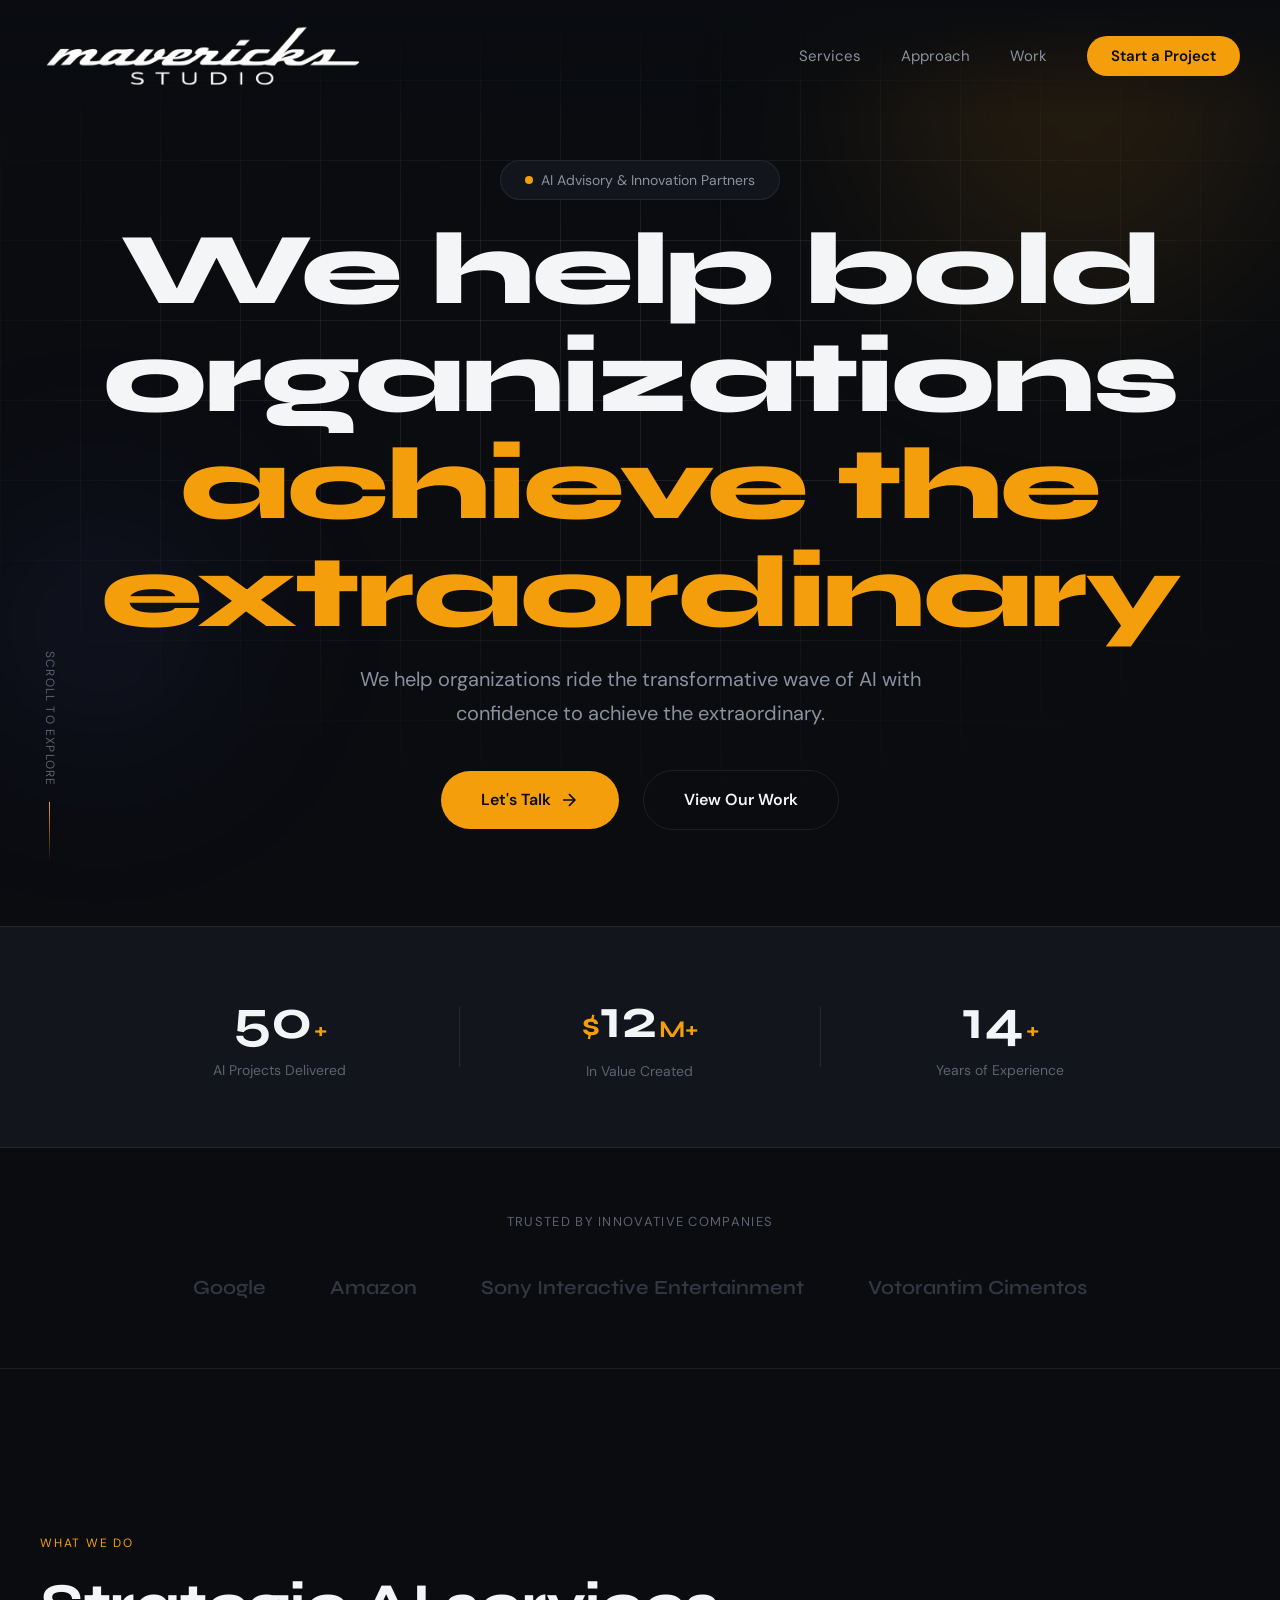
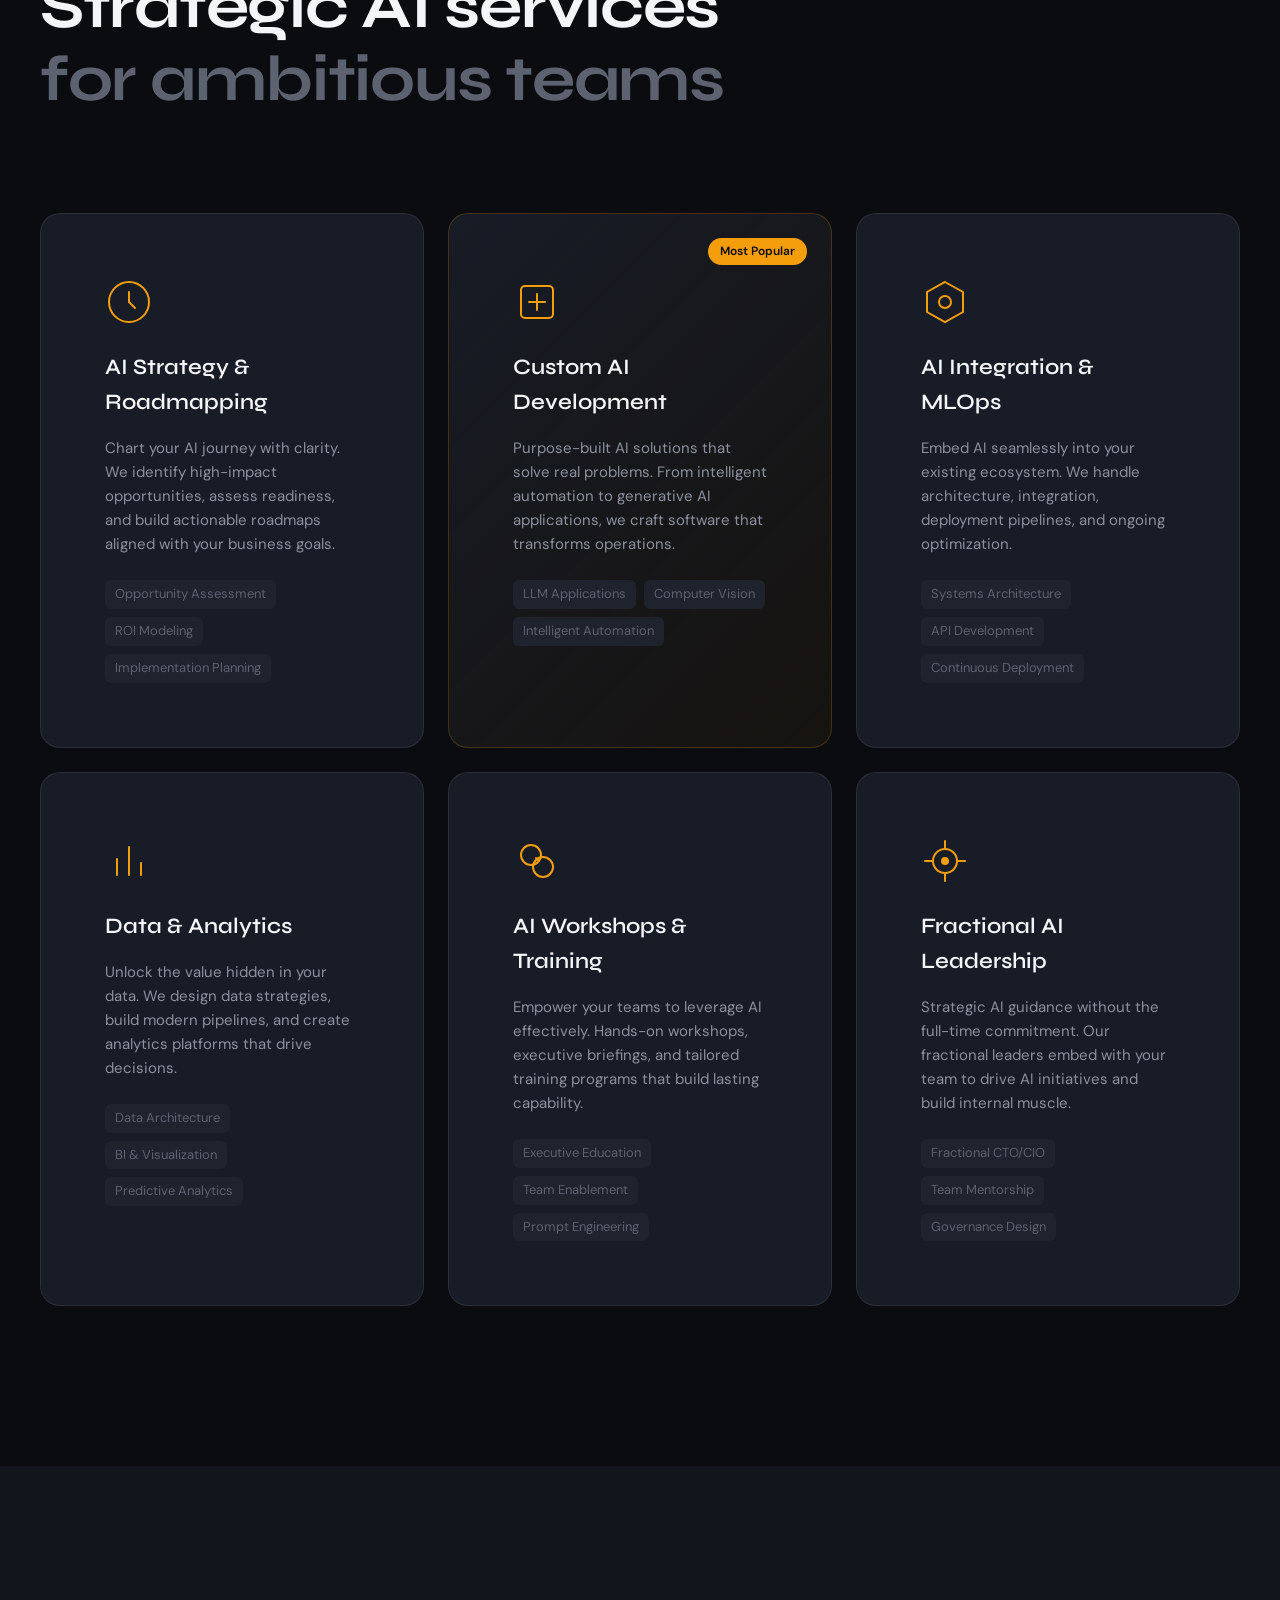
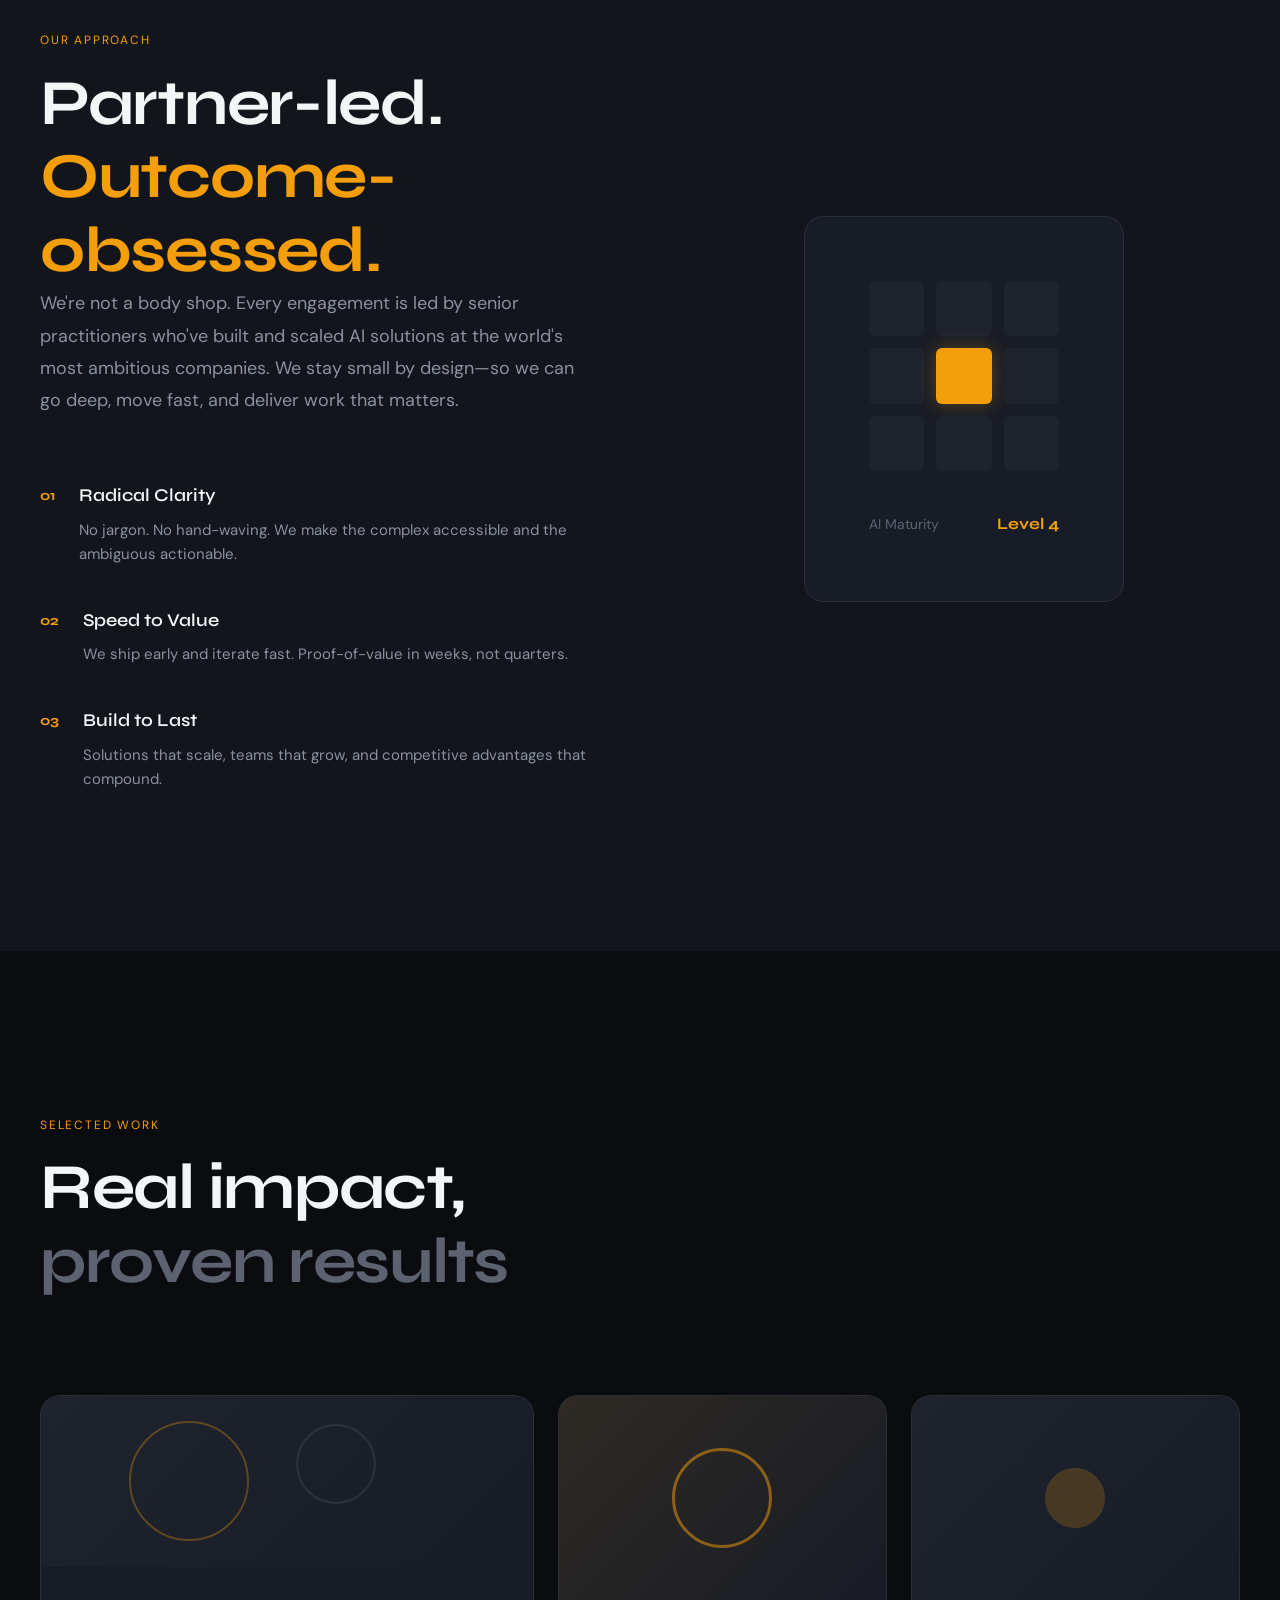
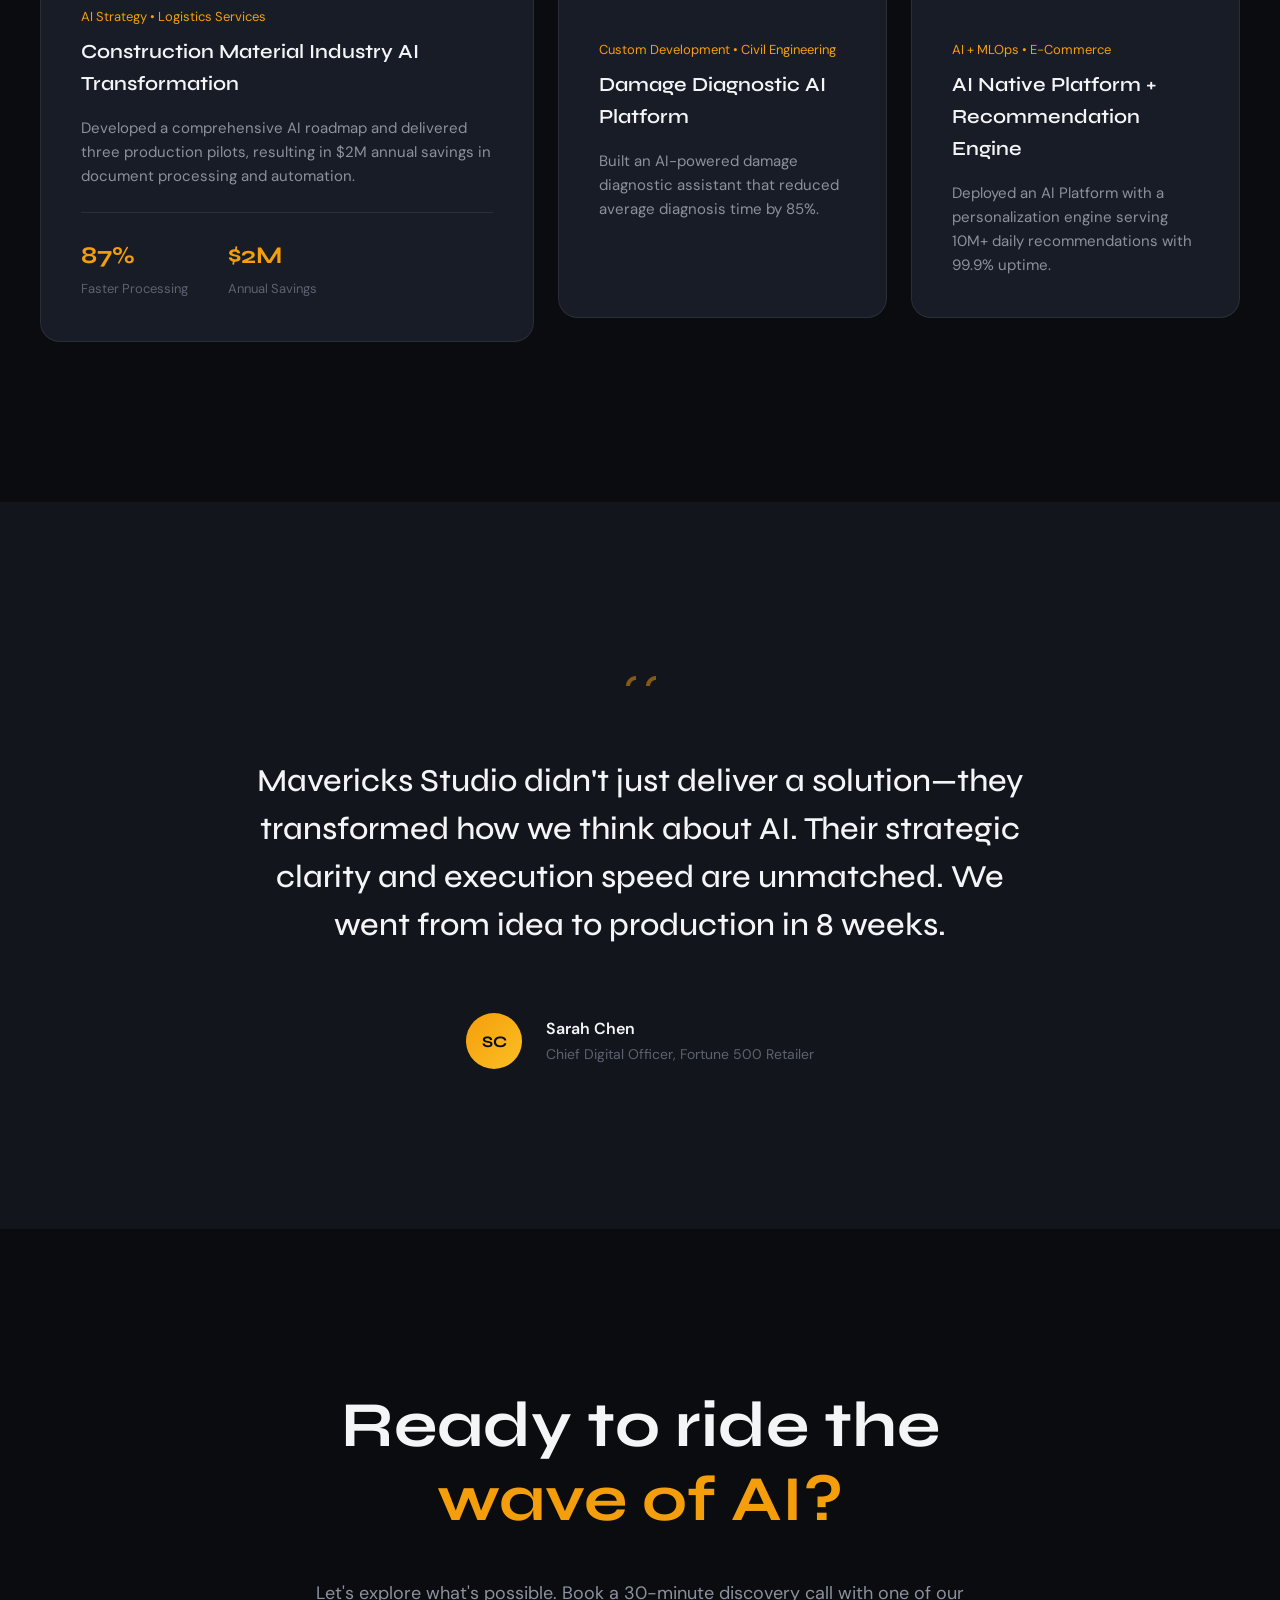
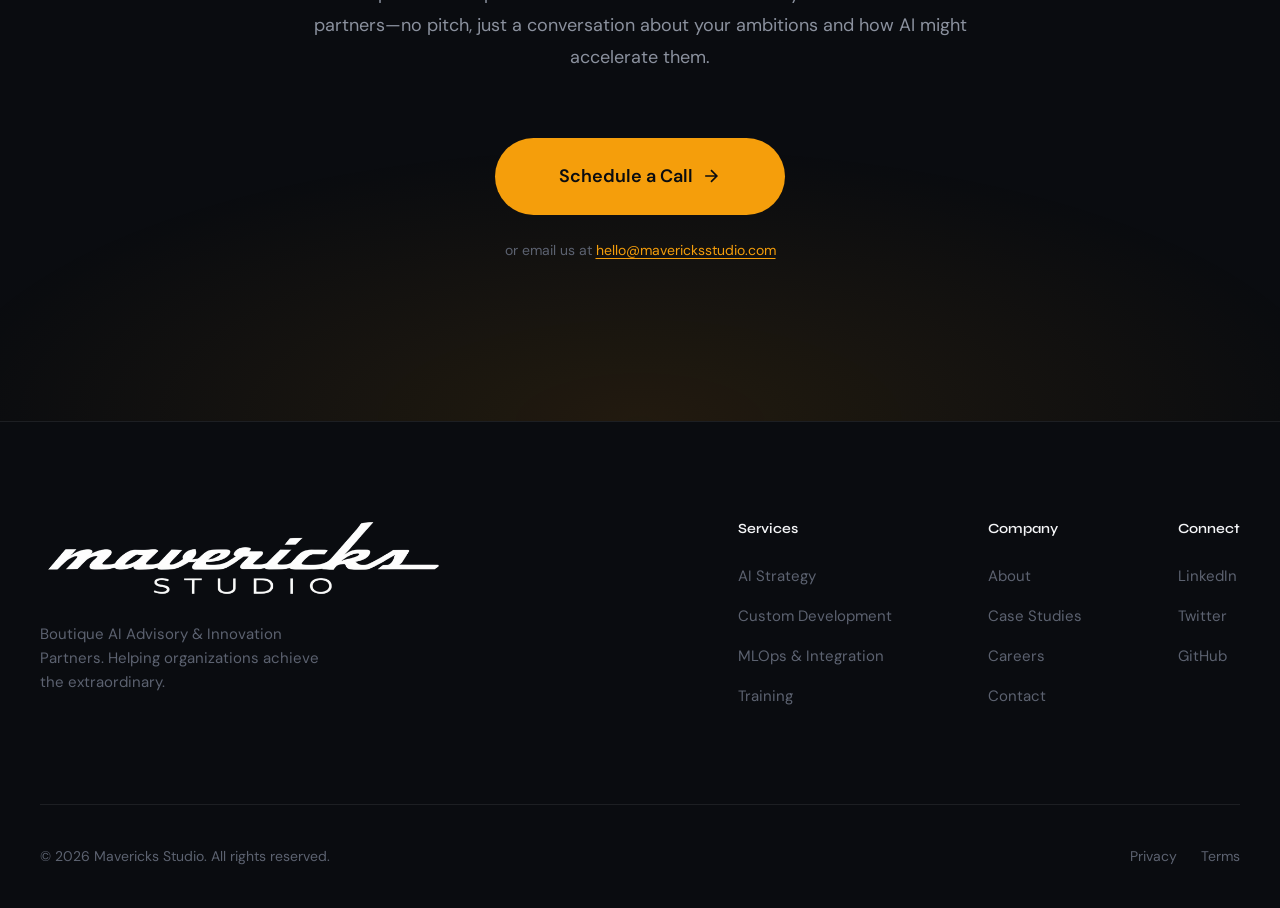
==== index.html @ 0a8742dc "Initial commit: Mavericks Studio landing page" ====
<!DOCTYPE html>
<html lang="en">
<head>
    <meta charset="UTF-8">
    <meta name="viewport" content="width=device-width, initial-scale=1.0">
    <title>Mavericks Studio | AI Advisory & Innovation Partners</title>
    <meta name="description" content="Boutique AI Advisory & Innovation Partners. We help organizations ride the transformative wave of AI with confidence to achieve the extraordinary.">
    <link rel="preconnect" href="https://fonts.googleapis.com">
    <link rel="preconnect" href="https://fonts.gstatic.com" crossorigin>
    <link href="https://fonts.googleapis.com/css2?family=Syne:wght@400;500;600;700;800&family=DM+Sans:ital,wght@0,400;0,500;0,600;1,400&display=swap" rel="stylesheet">
    <link rel="stylesheet" href="styles.css">
</head>
<body>
    <!-- Cursor follower -->
    <div class="cursor-glow" id="cursorGlow"></div>

    <!-- Navigation -->
    <nav class="nav">
        <div class="nav-container">
            <a href="#" class="logo">
                <img src="assets/logo.png" alt="Mavericks Studio" class="logo-img">
            </a>
            <div class="nav-links">
                <a href="#services">Services</a>
                <a href="#approach">Approach</a>
                <a href="#work">Work</a>
                <a href="#contact" class="nav-cta">Start a Project</a>
            </div>
            <button class="mobile-menu-btn" id="mobileMenuBtn" aria-label="Menu">
                <span></span>
                <span></span>
            </button>
        </div>
    </nav>

    <!-- Mobile Menu -->
    <div class="mobile-menu" id="mobileMenu">
        <div class="mobile-menu-links">
            <a href="#services">Services</a>
            <a href="#approach">Approach</a>
            <a href="#work">Work</a>
            <a href="#contact">Start a Project</a>
        </div>
    </div>

    <!-- Hero Section -->
    <section class="hero">
        <div class="hero-bg">
            <div class="grid-pattern"></div>
            <div class="gradient-orb orb-1"></div>
            <div class="gradient-orb orb-2"></div>
        </div>
        <div class="hero-content">
            <div class="hero-badge animate-in" style="--delay: 0">
                <span class="badge-dot"></span>
                AI Advisory & Innovation Partners
            </div>
            <h1 class="hero-title animate-in" style="--delay: 1">
                We help bold<br>
                organizations<br>
                <span class="title-accent">achieve the<br>extraordinary</span>
            </h1>
            <p class="hero-subtitle animate-in" style="--delay: 2">
                We help organizations ride the transformative wave of AI 
                with confidence to achieve the extraordinary.
            </p>
            <div class="hero-cta animate-in" style="--delay: 3">
                <a href="#contact" class="btn btn-primary">
                    <span>Let's Talk</span>
                    <svg width="20" height="20" viewBox="0 0 24 24" fill="none" stroke="currentColor" stroke-width="2">
                        <path d="M5 12h14M12 5l7 7-7 7"/>
                    </svg>
                </a>
                <a href="#work" class="btn btn-ghost">View Our Work</a>
            </div>
        </div>
        <div class="scroll-indicator animate-in" style="--delay: 4">
            <span>Scroll to explore</span>
            <div class="scroll-line"></div>
        </div>
    </section>

    <!-- Stats Bar -->
    <section class="stats-bar">
        <div class="stats-container">
            <div class="stat-item">
                <div class="stat-value">
                    <span class="stat-number" data-count="50">0</span><span class="stat-suffix">+</span>
                </div>
                <span class="stat-label">AI Projects Delivered</span>
            </div>
            <div class="stat-divider"></div>
            <div class="stat-item">
                <div class="stat-value">
                    <span class="stat-prefix">$</span><span class="stat-number" data-count="12">0</span><span class="stat-suffix">M+</span>
                </div>
                <span class="stat-label">In Value Created</span>
            </div>
            <div class="stat-divider"></div>
            <div class="stat-item">
                <div class="stat-value">
                    <span class="stat-number" data-count="14">0</span><span class="stat-suffix">+</span>
                </div>
                <span class="stat-label">Years of Experience</span>
            </div>
        </div>
    </section>

    <!-- Clients Bar -->
    <section class="clients-bar">
        <div class="clients-container">
            <span class="clients-label">Trusted by innovative companies</span>
            <div class="clients-logos">
                <div class="client-logo">Google</div>
                <div class="client-logo">Amazon</div>
                <div class="client-logo">Sony Interactive Entertainment</div>
                <div class="client-logo">Votorantim Cimentos</div>
            </div>
        </div>
    </section>

    <!-- Services Section -->
    <section class="services" id="services">
        <div class="section-container">
            <div class="section-header">
                <span class="section-tag">What We Do</span>
                <h2 class="section-title">
                    Strategic AI services<br>
                    <span class="text-muted">for ambitious teams</span>
                </h2>
            </div>
            <div class="services-grid">
                <article class="service-card">
                    <div class="service-icon">
                        <svg viewBox="0 0 48 48" fill="none">
                            <circle cx="24" cy="24" r="20" stroke="currentColor" stroke-width="2"/>
                            <path d="M24 14v10l6 6" stroke="currentColor" stroke-width="2" stroke-linecap="round"/>
                        </svg>
                    </div>
                    <h3>AI Strategy & Roadmapping</h3>
                    <p>Chart your AI journey with clarity. We identify high-impact opportunities, assess readiness, and build actionable roadmaps aligned with your business goals.</p>
                    <ul class="service-tags">
                        <li>Opportunity Assessment</li>
                        <li>ROI Modeling</li>
                        <li>Implementation Planning</li>
                    </ul>
                </article>
                <article class="service-card featured">
                    <div class="service-badge">Most Popular</div>
                    <div class="service-icon">
                        <svg viewBox="0 0 48 48" fill="none">
                            <rect x="8" y="8" width="32" height="32" rx="4" stroke="currentColor" stroke-width="2"/>
                            <path d="M16 24h16M24 16v16" stroke="currentColor" stroke-width="2" stroke-linecap="round"/>
                        </svg>
                    </div>
                    <h3>Custom AI Development</h3>
                    <p>Purpose-built AI solutions that solve real problems. From intelligent automation to generative AI applications, we craft software that transforms operations.</p>
                    <ul class="service-tags">
                        <li>LLM Applications</li>
                        <li>Computer Vision</li>
                        <li>Intelligent Automation</li>
                    </ul>
                </article>
                <article class="service-card">
                    <div class="service-icon">
                        <svg viewBox="0 0 48 48" fill="none">
                            <path d="M24 4l18 10v20L24 44 6 34V14L24 4z" stroke="currentColor" stroke-width="2"/>
                            <circle cx="24" cy="24" r="6" stroke="currentColor" stroke-width="2"/>
                        </svg>
                    </div>
                    <h3>AI Integration & MLOps</h3>
                    <p>Embed AI seamlessly into your existing ecosystem. We handle architecture, integration, deployment pipelines, and ongoing optimization.</p>
                    <ul class="service-tags">
                        <li>Systems Architecture</li>
                        <li>API Development</li>
                        <li>Continuous Deployment</li>
                    </ul>
                </article>
                <article class="service-card">
                    <div class="service-icon">
                        <svg viewBox="0 0 48 48" fill="none">
                            <path d="M12 38V22M24 38V10M36 38V26" stroke="currentColor" stroke-width="2" stroke-linecap="round"/>
                        </svg>
                    </div>
                    <h3>Data & Analytics</h3>
                    <p>Unlock the value hidden in your data. We design data strategies, build modern pipelines, and create analytics platforms that drive decisions.</p>
                    <ul class="service-tags">
                        <li>Data Architecture</li>
                        <li>BI & Visualization</li>
                        <li>Predictive Analytics</li>
                    </ul>
                </article>
                <article class="service-card">
                    <div class="service-icon">
                        <svg viewBox="0 0 48 48" fill="none">
                            <circle cx="18" cy="18" r="10" stroke="currentColor" stroke-width="2"/>
                            <circle cx="30" cy="30" r="10" stroke="currentColor" stroke-width="2"/>
                            <path d="M25 23l-2-2" stroke="currentColor" stroke-width="2" stroke-linecap="round"/>
                        </svg>
                    </div>
                    <h3>AI Workshops & Training</h3>
                    <p>Empower your teams to leverage AI effectively. Hands-on workshops, executive briefings, and tailored training programs that build lasting capability.</p>
                    <ul class="service-tags">
                        <li>Executive Education</li>
                        <li>Team Enablement</li>
                        <li>Prompt Engineering</li>
                    </ul>
                </article>
                <article class="service-card">
                    <div class="service-icon">
                        <svg viewBox="0 0 48 48" fill="none">
                            <path d="M24 4v8M24 36v8M44 24h-8M12 24H4" stroke="currentColor" stroke-width="2" stroke-linecap="round"/>
                            <circle cx="24" cy="24" r="12" stroke="currentColor" stroke-width="2"/>
                            <circle cx="24" cy="24" r="4" fill="currentColor"/>
                        </svg>
                    </div>
                    <h3>Fractional AI Leadership</h3>
                    <p>Strategic AI guidance without the full-time commitment. Our fractional leaders embed with your team to drive AI initiatives and build internal muscle.</p>
                    <ul class="service-tags">
                        <li>Fractional CTO/CIO</li>
                        <li>Team Mentorship</li>
                        <li>Governance Design</li>
                    </ul>
                </article>
            </div>
        </div>
    </section>

    <!-- Approach Section -->
    <section class="approach" id="approach">
        <div class="section-container">
            <div class="approach-grid">
                <div class="approach-content">
                    <span class="section-tag">Our Approach</span>
                    <h2 class="section-title">
                        Partner-led.<br>
                        <span class="text-accent">Outcome-obsessed.</span>
                    </h2>
                    <p class="approach-text">
                        We're not a body shop. Every engagement is led by senior practitioners who've 
                        built and scaled AI solutions at the world's most ambitious companies. We stay 
                        small by design—so we can go deep, move fast, and deliver work that matters.
                    </p>
                    <div class="approach-values">
                        <div class="value-item">
                            <div class="value-number">01</div>
                            <div class="value-content">
                                <h4>Radical Clarity</h4>
                                <p>No jargon. No hand-waving. We make the complex accessible and the ambiguous actionable.</p>
                            </div>
                        </div>
                        <div class="value-item">
                            <div class="value-number">02</div>
                            <div class="value-content">
                                <h4>Speed to Value</h4>
                                <p>We ship early and iterate fast. Proof-of-value in weeks, not quarters.</p>
                            </div>
                        </div>
                        <div class="value-item">
                            <div class="value-number">03</div>
                            <div class="value-content">
                                <h4>Build to Last</h4>
                                <p>Solutions that scale, teams that grow, and competitive advantages that compound.</p>
                            </div>
                        </div>
                    </div>
                </div>
                <div class="approach-visual">
                    <div class="visual-card">
                        <div class="visual-grid">
                            <div class="visual-block"></div>
                            <div class="visual-block"></div>
                            <div class="visual-block"></div>
                            <div class="visual-block"></div>
                            <div class="visual-block active"></div>
                            <div class="visual-block"></div>
                            <div class="visual-block"></div>
                            <div class="visual-block"></div>
                            <div class="visual-block"></div>
                        </div>
                        <div class="visual-overlay">
                            <span class="visual-label">AI Maturity</span>
                            <span class="visual-value">Level 4</span>
                        </div>
                    </div>
                </div>
            </div>
        </div>
    </section>

    <!-- Work Section -->
    <section class="work" id="work">
        <div class="section-container">
            <div class="section-header">
                <span class="section-tag">Selected Work</span>
                <h2 class="section-title">
                    Real impact,<br>
                    <span class="text-muted">proven results</span>
                </h2>
            </div>
            <div class="work-grid">
                <article class="work-card large">
                    <div class="work-image">
                        <div class="work-placeholder">
                            <div class="placeholder-shape shape-1"></div>
                            <div class="placeholder-shape shape-2"></div>
                        </div>
                    </div>
                    <div class="work-content">
                        <span class="work-category">AI Strategy • Logistics Services</span>
                        <h3>Construction Material Industry AI Transformation</h3>
                        <p>Developed a comprehensive AI roadmap and delivered three production pilots, resulting in $2M annual savings in document processing and automation.</p>
                        <div class="work-stats">
                            <div class="work-stat">
                                <span class="work-stat-value">87%</span>
                                <span class="work-stat-label">Faster Processing</span>
                            </div>
                            <div class="work-stat">
                                <span class="work-stat-value">$2M</span>
                                <span class="work-stat-label">Annual Savings</span>
                            </div>
                        </div>
                    </div>
                </article>
                <article class="work-card">
                    <div class="work-image">
                        <div class="work-placeholder alt">
                            <div class="placeholder-shape shape-3"></div>
                        </div>
                    </div>
                    <div class="work-content">
                        <span class="work-category">Custom Development • Civil Engineering</span>
                        <h3>Damage Diagnostic AI Platform</h3>
                        <p>Built an AI-powered damage diagnostic assistant that reduced average diagnosis time by 85%.</p>
                    </div>
                </article>
                <article class="work-card">
                    <div class="work-image">
                        <div class="work-placeholder">
                            <div class="placeholder-shape shape-4"></div>
                        </div>
                    </div>
                    <div class="work-content">
                        <span class="work-category">AI + MLOps • E-Commerce</span>
                        <h3>AI Native Platform + Recommendation Engine</h3>
                        <p>Deployed an AI Platform with a personalization engine serving 10M+ daily recommendations with 99.9% uptime.</p>
                    </div>
                </article>
            </div>
        </div>
    </section>

    <!-- Testimonial Section -->
    <section class="testimonial">
        <div class="section-container">
            <div class="testimonial-content">
                <svg class="quote-icon" viewBox="0 0 48 48" fill="currentColor">
                    <path d="M14 24h-4c0-5.5 4.5-10 10-10v4c-3.3 0-6 2.7-6 6zm20 0h-4c0-5.5 4.5-10 10-10v4c-3.3 0-6 2.7-6 6z"/>
                </svg>
                <blockquote>
                    Mavericks Studio didn't just deliver a solution—they transformed how we think about AI. 
                    Their strategic clarity and execution speed are unmatched. We went from idea to production 
                    in 8 weeks.
                </blockquote>
                <div class="testimonial-author">
                    <div class="author-avatar">SC</div>
                    <div class="author-info">
                        <span class="author-name">Sarah Chen</span>
                        <span class="author-role">Chief Digital Officer, Fortune 500 Retailer</span>
                    </div>
                </div>
            </div>
        </div>
    </section>

    <!-- CTA Section -->
    <section class="cta" id="contact">
        <div class="cta-bg">
            <div class="cta-gradient"></div>
        </div>
        <div class="section-container">
            <div class="cta-content">
                <h2 class="cta-title">
                    Ready to ride the<br>
                    <span class="text-accent">wave of AI?</span>
                </h2>
                <p class="cta-text">
                    Let's explore what's possible. Book a 30-minute discovery call with one of our partners—no pitch, just a conversation about your ambitions and how AI might accelerate them.
                </p>
                <div class="cta-actions">
                    <a href="mailto:hello@mavericksstudio.com" class="btn btn-primary btn-large">
                        <span>Schedule a Call</span>
                        <svg width="20" height="20" viewBox="0 0 24 24" fill="none" stroke="currentColor" stroke-width="2">
                            <path d="M5 12h14M12 5l7 7-7 7"/>
                        </svg>
                    </a>
                    <span class="cta-note">or email us at <a href="mailto:hello@mavericksstudio.com">hello@mavericksstudio.com</a></span>
                </div>
            </div>
        </div>
    </section>

    <!-- Footer -->
    <footer class="footer">
        <div class="section-container">
            <div class="footer-grid">
                <div class="footer-brand">
                    <a href="#" class="logo">
                        <img src="assets/logo.png" alt="Mavericks Studio" class="logo-img">
                    </a>
                    <p>Boutique AI Advisory & Innovation Partners. Helping organizations achieve the extraordinary.</p>
                </div>
                <div class="footer-links">
                    <div class="footer-col">
                        <h4>Services</h4>
                        <a href="#services">AI Strategy</a>
                        <a href="#services">Custom Development</a>
                        <a href="#services">MLOps & Integration</a>
                        <a href="#services">Training</a>
                    </div>
                    <div class="footer-col">
                        <h4>Company</h4>
                        <a href="about.html">About</a>
                        <a href="#work">Case Studies</a>
                        <a href="careers.html">Careers</a>
                        <a href="#contact">Contact</a>
                    </div>
                    <div class="footer-col">
                        <h4>Connect</h4>
                        <a href="#">LinkedIn</a>
                        <a href="#">Twitter</a>
                        <a href="#">GitHub</a>
                    </div>
                </div>
            </div>
            <div class="footer-bottom">
                <p>&copy; 2026 Mavericks Studio. All rights reserved.</p>
                <div class="footer-legal">
                    <a href="privacy.html">Privacy</a>
                    <a href="terms.html">Terms</a>
                </div>
            </div>
        </div>
    </footer>

    <script src="script.js"></script>
</body>
</html>
---- styles.css ----
/* =====================================================
   MAVERICKS STUDIO - LANDING PAGE STYLES
   A bold, premium design with deep contrast and warmth
   ===================================================== */

/* CSS Variables */
:root {
    /* Color Palette - Deep navy with warm amber accents */
    --color-bg: #0a0c10;
    --color-bg-elevated: #12151c;
    --color-bg-card: #181c26;
    --color-surface: #1e232e;
    
    --color-text: #f4f5f7;
    --color-text-secondary: #8b919e;
    --color-text-muted: #5c6270;
    
    --color-accent: #f59e0b;
    --color-accent-light: #fbbf24;
    --color-accent-glow: rgba(245, 158, 11, 0.3);
    
    --color-border: rgba(255, 255, 255, 0.08);
    --color-border-hover: rgba(255, 255, 255, 0.15);
    
    /* Typography */
    --font-display: 'Syne', sans-serif;
    --font-body: 'DM Sans', sans-serif;
    
    /* Spacing */
    --space-xs: 0.5rem;
    --space-sm: 1rem;
    --space-md: 1.5rem;
    --space-lg: 2.5rem;
    --space-xl: 4rem;
    --space-2xl: 6rem;
    --space-3xl: 10rem;
    
    /* Transitions */
    --transition-fast: 150ms ease;
    --transition-base: 250ms ease;
    --transition-slow: 400ms cubic-bezier(0.16, 1, 0.3, 1);
    
    /* Border Radius */
    --radius-sm: 6px;
    --radius-md: 12px;
    --radius-lg: 20px;
    --radius-full: 9999px;
}

/* Reset & Base */
*, *::before, *::after {
    margin: 0;
    padding: 0;
    box-sizing: border-box;
}

html {
    scroll-behavior: smooth;
    -webkit-font-smoothing: antialiased;
    -moz-osx-font-smoothing: grayscale;
}

body {
    font-family: var(--font-body);
    font-size: 16px;
    line-height: 1.6;
    color: var(--color-text);
    background: var(--color-bg);
    overflow-x: hidden;
}

a {
    color: inherit;
    text-decoration: none;
}

img {
    max-width: 100%;
    display: block;
}

button {
    font-family: inherit;
    cursor: pointer;
    border: none;
    background: none;
}

/* Cursor Glow Effect */
.cursor-glow {
    position: fixed;
    width: 400px;
    height: 400px;
    border-radius: 50%;
    background: radial-gradient(circle, var(--color-accent-glow) 0%, transparent 70%);
    pointer-events: none;
    z-index: 0;
    opacity: 0;
    transform: translate(-50%, -50%);
    transition: opacity 0.3s ease;
}

body:hover .cursor-glow {
    opacity: 0.4;
}

/* Navigation */
.nav {
    position: fixed;
    top: 0;
    left: 0;
    right: 0;
    z-index: 1000;
    padding: var(--space-md) var(--space-lg);
    background: linear-gradient(to bottom, var(--color-bg) 0%, transparent 100%);
}

.nav-container {
    max-width: 1400px;
    margin: 0 auto;
    display: flex;
    align-items: center;
    justify-content: space-between;
}

.logo {
    display: flex;
    align-items: center;
}

.logo-img {
    height: 64px;
    width: auto;
    transition: opacity var(--transition-fast);
}

.logo:hover .logo-img {
    opacity: 0.8;
}

.nav-links {
    display: flex;
    align-items: center;
    gap: var(--space-lg);
}

.nav-links a {
    font-size: 0.9375rem;
    color: var(--color-text-secondary);
    transition: color var(--transition-fast);
}

.nav-links a:hover {
    color: var(--color-text);
}

.nav-cta {
    padding: var(--space-xs) var(--space-md);
    background: var(--color-accent);
    color: var(--color-bg) !important;
    border-radius: var(--radius-full);
    font-weight: 600;
    transition: transform var(--transition-fast), box-shadow var(--transition-fast);
}

.nav-cta:hover {
    transform: translateY(-2px);
    box-shadow: 0 8px 30px var(--color-accent-glow);
}

.mobile-menu-btn {
    display: none;
    flex-direction: column;
    gap: 6px;
    padding: 8px;
}

.mobile-menu-btn span {
    display: block;
    width: 24px;
    height: 2px;
    background: var(--color-text);
    transition: var(--transition-fast);
}

.mobile-menu {
    display: none;
    position: fixed;
    top: 0;
    left: 0;
    right: 0;
    bottom: 0;
    background: var(--color-bg);
    z-index: 999;
    padding: 100px var(--space-lg);
    opacity: 0;
    visibility: hidden;
    transition: var(--transition-base);
}

.mobile-menu.active {
    opacity: 1;
    visibility: visible;
}

.mobile-menu-links {
    display: flex;
    flex-direction: column;
    gap: var(--space-lg);
}

.mobile-menu-links a {
    font-family: var(--font-display);
    font-size: 2rem;
    font-weight: 600;
}

/* Hero Section */
.hero {
    position: relative;
    min-height: 100vh;
    display: flex;
    align-items: center;
    padding: var(--space-3xl) var(--space-lg) var(--space-2xl);
    overflow: hidden;
}

.hero-bg {
    position: absolute;
    inset: 0;
    z-index: 0;
}

.grid-pattern {
    position: absolute;
    inset: 0;
    background-image: 
        linear-gradient(to right, var(--color-border) 1px, transparent 1px),
        linear-gradient(to bottom, var(--color-border) 1px, transparent 1px);
    background-size: 80px 80px;
    mask-image: radial-gradient(ellipse 80% 60% at 50% 40%, black 20%, transparent 80%);
}

.gradient-orb {
    position: absolute;
    border-radius: 50%;
    filter: blur(80px);
}

.orb-1 {
    width: 600px;
    height: 600px;
    top: -200px;
    right: -100px;
    background: radial-gradient(circle, rgba(245, 158, 11, 0.15) 0%, transparent 70%);
}

.orb-2 {
    width: 400px;
    height: 400px;
    bottom: 100px;
    left: -100px;
    background: radial-gradient(circle, rgba(99, 102, 241, 0.1) 0%, transparent 70%);
}

.hero-content {
    position: relative;
    z-index: 1;
    max-width: 1400px;
    margin: 0 auto;
    width: 100%;
    text-align: center;
}

.hero-badge {
    display: inline-flex;
    align-items: center;
    gap: var(--space-xs);
    padding: var(--space-xs) var(--space-md);
    background: var(--color-bg-elevated);
    border: 1px solid var(--color-border);
    border-radius: var(--radius-full);
    font-size: 0.875rem;
    color: var(--color-text-secondary);
    margin-bottom: var(--space-sm);
}

.hero-content .hero-cta {
    justify-content: center;
}

.badge-dot {
    width: 8px;
    height: 8px;
    background: var(--color-accent);
    border-radius: 50%;
    animation: pulse 2s infinite;
}

@keyframes pulse {
    0%, 100% { opacity: 1; }
    50% { opacity: 0.5; }
}

.hero-title {
    font-family: var(--font-display);
    font-size: clamp(3rem, 8vw, 6.5rem);
    font-weight: 800;
    line-height: 1.05;
    letter-spacing: -0.02em;
    margin-bottom: var(--space-sm);
}

.title-accent {
    color: var(--color-accent);
}

.hero-subtitle {
    max-width: 600px;
    margin-left: auto;
    margin-right: auto;
    font-size: 1.25rem;
    color: var(--color-text-secondary);
    margin-bottom: var(--space-lg);
    line-height: 1.7;
}

.hero-cta {
    display: flex;
    align-items: center;
    gap: var(--space-md);
    flex-wrap: wrap;
}

/* Buttons */
.btn {
    display: inline-flex;
    align-items: center;
    gap: var(--space-xs);
    padding: var(--space-sm) var(--space-lg);
    font-size: 1rem;
    font-weight: 600;
    border-radius: var(--radius-full);
    transition: all var(--transition-base);
}

.btn-primary {
    background: var(--color-accent);
    color: var(--color-bg);
}

.btn-primary:hover {
    transform: translateY(-2px);
    box-shadow: 0 12px 40px var(--color-accent-glow);
}

.btn-primary svg {
    transition: transform var(--transition-fast);
}

.btn-primary:hover svg {
    transform: translateX(4px);
}

.btn-ghost {
    background: transparent;
    border: 1px solid var(--color-border);
    color: var(--color-text);
}

.btn-ghost:hover {
    background: var(--color-bg-elevated);
    border-color: var(--color-border-hover);
}

.btn-large {
    padding: var(--space-md) var(--space-xl);
    font-size: 1.125rem;
}

/* Scroll Indicator */
.scroll-indicator {
    position: absolute;
    bottom: var(--space-xl);
    left: var(--space-lg);
    display: flex;
    flex-direction: column;
    align-items: center;
    gap: var(--space-sm);
}

.scroll-indicator span {
    font-size: 0.75rem;
    text-transform: uppercase;
    letter-spacing: 0.1em;
    color: var(--color-text-muted);
    writing-mode: vertical-rl;
}

.scroll-line {
    width: 1px;
    height: 60px;
    background: linear-gradient(to bottom, var(--color-accent), transparent);
    animation: scrollPulse 2s infinite;
}

@keyframes scrollPulse {
    0%, 100% { opacity: 1; transform: scaleY(1); }
    50% { opacity: 0.5; transform: scaleY(0.8); }
}

/* Animation Classes */
.animate-in {
    opacity: 0;
    transform: translateY(30px);
    animation: fadeInUp 0.8s cubic-bezier(0.16, 1, 0.3, 1) forwards;
    animation-delay: calc(var(--delay, 0) * 0.1s);
}

@keyframes fadeInUp {
    to {
        opacity: 1;
        transform: translateY(0);
    }
}

/* Stats Bar */
.stats-bar {
    background: var(--color-bg-elevated);
    border-top: 1px solid var(--color-border);
    border-bottom: 1px solid var(--color-border);
    padding: var(--space-xl) var(--space-lg);
}

.stats-container {
    max-width: 1000px;
    margin: 0 auto;
    display: flex;
    align-items: center;
    justify-content: space-between;
    flex-wrap: wrap;
    gap: var(--space-lg);
}

.stat-item {
    display: flex;
    flex-direction: column;
    align-items: center;
    text-align: center;
    flex: 1;
    min-width: 150px;
}

.stat-value {
    display: flex;
    align-items: baseline;
    justify-content: center;
}

.stat-prefix {
    font-family: var(--font-display);
    font-size: 2rem;
    font-weight: 700;
    color: var(--color-accent);
}

.stat-number {
    font-family: var(--font-display);
    font-size: 3.5rem;
    font-weight: 700;
    color: var(--color-text);
    line-height: 1;
}

.stat-suffix {
    font-family: var(--font-display);
    font-size: 1.5rem;
    font-weight: 700;
    color: var(--color-accent);
    margin-left: 2px;
}

.stat-label {
    font-size: 0.875rem;
    color: var(--color-text-muted);
    margin-top: var(--space-xs);
}

.stat-divider {
    width: 1px;
    height: 60px;
    background: var(--color-border);
}

/* Clients Bar */
.clients-bar {
    background: var(--color-bg);
    padding: var(--space-xl) var(--space-lg);
    border-bottom: 1px solid var(--color-border);
}

.clients-container {
    max-width: 1200px;
    margin: 0 auto;
    text-align: center;
}

.clients-label {
    display: block;
    font-size: 0.8125rem;
    text-transform: uppercase;
    letter-spacing: 0.1em;
    color: var(--color-text-muted);
    margin-bottom: var(--space-lg);
}

.clients-logos {
    display: flex;
    align-items: center;
    justify-content: center;
    flex-wrap: wrap;
    gap: var(--space-xl);
}

.client-logo {
    font-family: var(--font-display);
    font-size: 1.25rem;
    font-weight: 600;
    color: var(--color-text-muted);
    opacity: 0.5;
    transition: opacity var(--transition-fast);
}

.client-logo:hover {
    opacity: 0.8;
}

/* Section Styles */
.section-container {
    max-width: 1400px;
    margin: 0 auto;
    padding: 0 var(--space-lg);
}

.section-header {
    margin-bottom: var(--space-2xl);
}

.section-tag {
    display: inline-block;
    font-size: 0.75rem;
    text-transform: uppercase;
    letter-spacing: 0.15em;
    color: var(--color-accent);
    margin-bottom: var(--space-sm);
}

.section-title {
    font-family: var(--font-display);
    font-size: clamp(2.5rem, 5vw, 4rem);
    font-weight: 700;
    line-height: 1.15;
    letter-spacing: -0.02em;
}

.text-muted {
    color: var(--color-text-muted);
}

.text-accent {
    color: var(--color-accent);
}

.text-highlight {
    position: relative;
    color: var(--color-text);
    font-weight: 600;
    padding: 0 4px;
}

.text-highlight::before {
    content: '';
    position: absolute;
    left: 0;
    bottom: 2px;
    width: 100%;
    height: 40%;
    background: linear-gradient(90deg, var(--color-accent), var(--color-accent-light));
    opacity: 0.3;
    z-index: -1;
    border-radius: 2px;
}

/* Services Section */
.services {
    padding: var(--space-3xl) 0;
}

.services-grid {
    display: grid;
    grid-template-columns: repeat(3, 1fr);
    gap: var(--space-md);
}

.service-card {
    position: relative;
    padding: var(--space-xl);
    background: var(--color-bg-card);
    border: 1px solid var(--color-border);
    border-radius: var(--radius-lg);
    transition: all var(--transition-slow);
}

.service-card:hover {
    transform: translateY(-4px);
    border-color: var(--color-border-hover);
    box-shadow: 0 20px 60px rgba(0, 0, 0, 0.3);
}

.service-card.featured {
    background: linear-gradient(135deg, var(--color-bg-card) 0%, rgba(245, 158, 11, 0.05) 100%);
    border-color: rgba(245, 158, 11, 0.2);
}

.service-badge {
    position: absolute;
    top: var(--space-md);
    right: var(--space-md);
    padding: 4px 12px;
    background: var(--color-accent);
    color: var(--color-bg);
    font-size: 0.75rem;
    font-weight: 600;
    border-radius: var(--radius-full);
}

.service-icon {
    width: 48px;
    height: 48px;
    margin-bottom: var(--space-md);
    color: var(--color-accent);
}

.service-icon svg {
    width: 100%;
    height: 100%;
}

.service-card h3 {
    font-family: var(--font-display);
    font-size: 1.375rem;
    font-weight: 600;
    margin-bottom: var(--space-sm);
}

.service-card p {
    color: var(--color-text-secondary);
    font-size: 0.9375rem;
    margin-bottom: var(--space-md);
}

.service-tags {
    display: flex;
    flex-wrap: wrap;
    gap: var(--space-xs);
    list-style: none;
}

.service-tags li {
    padding: 4px 10px;
    background: var(--color-surface);
    border-radius: var(--radius-sm);
    font-size: 0.8125rem;
    color: var(--color-text-muted);
}

/* Approach Section */
.approach {
    padding: var(--space-3xl) 0;
    background: var(--color-bg-elevated);
}

.approach-grid {
    display: grid;
    grid-template-columns: 1fr 1fr;
    gap: var(--space-2xl);
    align-items: center;
}

.approach-text {
    font-size: 1.125rem;
    color: var(--color-text-secondary);
    margin-bottom: var(--space-xl);
    line-height: 1.8;
}

.approach-values {
    display: flex;
    flex-direction: column;
    gap: var(--space-lg);
}

.value-item {
    display: flex;
    gap: var(--space-md);
}

.value-number {
    font-family: var(--font-display);
    font-size: 0.875rem;
    font-weight: 700;
    color: var(--color-accent);
    padding-top: 4px;
}

.value-content h4 {
    font-family: var(--font-display);
    font-size: 1.125rem;
    font-weight: 600;
    margin-bottom: var(--space-xs);
}

.value-content p {
    color: var(--color-text-secondary);
    font-size: 0.9375rem;
}

.approach-visual {
    display: flex;
    justify-content: center;
}

.visual-card {
    position: relative;
    width: 320px;
    padding: var(--space-xl);
    background: var(--color-bg-card);
    border: 1px solid var(--color-border);
    border-radius: var(--radius-lg);
}

.visual-grid {
    display: grid;
    grid-template-columns: repeat(3, 1fr);
    gap: 12px;
    margin-bottom: var(--space-lg);
}

.visual-block {
    aspect-ratio: 1;
    background: var(--color-surface);
    border-radius: var(--radius-sm);
    transition: all var(--transition-slow);
}

.visual-block.active {
    background: var(--color-accent);
    box-shadow: 0 0 20px var(--color-accent-glow);
}

.visual-card:hover .visual-block:nth-child(2),
.visual-card:hover .visual-block:nth-child(4),
.visual-card:hover .visual-block:nth-child(6),
.visual-card:hover .visual-block:nth-child(8) {
    background: rgba(245, 158, 11, 0.3);
}

.visual-overlay {
    display: flex;
    justify-content: space-between;
    align-items: center;
}

.visual-label {
    font-size: 0.875rem;
    color: var(--color-text-muted);
}

.visual-value {
    font-family: var(--font-display);
    font-weight: 700;
    color: var(--color-accent);
}

/* Work Section */
.work {
    padding: var(--space-3xl) 0;
}

.work-grid {
    display: grid;
    grid-template-columns: 1.5fr 1fr 1fr;
    gap: var(--space-md);
}

.work-card {
    position: relative;
    background: var(--color-bg-card);
    border: 1px solid var(--color-border);
    border-radius: var(--radius-lg);
    overflow: hidden;
    transition: all var(--transition-slow);
}

.work-card:hover {
    transform: translateY(-4px);
    border-color: var(--color-border-hover);
}

.work-card.large {
    grid-row: span 2;
    display: flex;
    flex-direction: column;
}

.work-image {
    position: relative;
    aspect-ratio: 16/10;
    overflow: hidden;
}

.work-card.large .work-image {
    flex: 1;
    aspect-ratio: unset;
}

.work-placeholder {
    position: absolute;
    inset: 0;
    background: linear-gradient(135deg, var(--color-surface) 0%, var(--color-bg-card) 100%);
    display: flex;
    align-items: center;
    justify-content: center;
}

.work-placeholder.alt {
    background: linear-gradient(135deg, rgba(245, 158, 11, 0.1) 0%, var(--color-bg-card) 100%);
}

.placeholder-shape {
    position: absolute;
    border-radius: 50%;
    border: 2px solid var(--color-border);
}

.shape-1 {
    width: 120px;
    height: 120px;
    top: 50%;
    left: 30%;
    transform: translate(-50%, -50%);
    border-color: var(--color-accent);
    opacity: 0.3;
}

.shape-2 {
    width: 80px;
    height: 80px;
    top: 40%;
    left: 60%;
    transform: translate(-50%, -50%);
}

.shape-3 {
    width: 100px;
    height: 100px;
    top: 50%;
    left: 50%;
    transform: translate(-50%, -50%);
    border-width: 3px;
    border-color: var(--color-accent);
    opacity: 0.5;
}

.shape-4 {
    width: 60px;
    height: 60px;
    top: 50%;
    left: 50%;
    transform: translate(-50%, -50%);
    background: var(--color-accent);
    opacity: 0.2;
}

.work-content {
    padding: var(--space-lg);
}

.work-category {
    display: block;
    font-size: 0.8125rem;
    color: var(--color-accent);
    margin-bottom: var(--space-xs);
}

.work-content h3 {
    font-family: var(--font-display);
    font-size: 1.25rem;
    font-weight: 600;
    margin-bottom: var(--space-sm);
}

.work-content p {
    color: var(--color-text-secondary);
    font-size: 0.9375rem;
}

.work-stats {
    display: flex;
    gap: var(--space-lg);
    margin-top: var(--space-md);
    padding-top: var(--space-md);
    border-top: 1px solid var(--color-border);
}

.work-stat-value {
    display: block;
    font-family: var(--font-display);
    font-size: 1.5rem;
    font-weight: 700;
    color: var(--color-accent);
}

.work-stat-label {
    font-size: 0.8125rem;
    color: var(--color-text-muted);
}

/* Testimonial Section */
.testimonial {
    padding: var(--space-3xl) 0;
    background: var(--color-bg-elevated);
}

.testimonial-content {
    max-width: 800px;
    margin: 0 auto;
    text-align: center;
}

.quote-icon {
    width: 48px;
    height: 48px;
    color: var(--color-accent);
    opacity: 0.5;
    margin-bottom: var(--space-lg);
}

blockquote {
    font-family: var(--font-display);
    font-size: clamp(1.5rem, 3vw, 2rem);
    font-weight: 500;
    line-height: 1.5;
    margin-bottom: var(--space-xl);
}

.testimonial-author {
    display: flex;
    align-items: center;
    justify-content: center;
    gap: var(--space-md);
}

.author-avatar {
    width: 56px;
    height: 56px;
    background: linear-gradient(135deg, var(--color-accent) 0%, var(--color-accent-light) 100%);
    border-radius: 50%;
    display: flex;
    align-items: center;
    justify-content: center;
    font-family: var(--font-display);
    font-weight: 700;
    color: var(--color-bg);
}

.author-info {
    text-align: left;
}

.author-name {
    display: block;
    font-weight: 600;
}

.author-role {
    font-size: 0.875rem;
    color: var(--color-text-muted);
}

/* CTA Section */
.cta {
    position: relative;
    padding: var(--space-3xl) 0;
    overflow: hidden;
}

.cta-bg {
    position: absolute;
    inset: 0;
    z-index: 0;
}

.cta-gradient {
    position: absolute;
    inset: 0;
    background: radial-gradient(ellipse 80% 50% at 50% 100%, rgba(245, 158, 11, 0.1) 0%, transparent 70%);
}

.cta-content {
    position: relative;
    z-index: 1;
    max-width: 700px;
    margin: 0 auto;
    text-align: center;
}

.cta-title {
    font-family: var(--font-display);
    font-size: clamp(2.5rem, 5vw, 4rem);
    font-weight: 700;
    line-height: 1.15;
    margin-bottom: var(--space-lg);
}

.cta-text {
    font-size: 1.125rem;
    color: var(--color-text-secondary);
    margin-bottom: var(--space-xl);
    line-height: 1.8;
}

.cta-actions {
    display: flex;
    flex-direction: column;
    align-items: center;
    gap: var(--space-md);
}

.cta-note {
    font-size: 0.875rem;
    color: var(--color-text-muted);
}

.cta-note a {
    color: var(--color-accent);
    text-decoration: underline;
    text-underline-offset: 3px;
}

.cta-note a:hover {
    color: var(--color-accent-light);
}

/* Footer */
.footer {
    padding: var(--space-2xl) 0 var(--space-lg);
    border-top: 1px solid var(--color-border);
}

.footer-grid {
    display: grid;
    grid-template-columns: 1.5fr 2fr;
    gap: var(--space-2xl);
    margin-bottom: var(--space-2xl);
}

.footer-brand .logo-img {
    height: 80px;
}

.footer-brand p {
    color: var(--color-text-muted);
    margin-top: var(--space-md);
    max-width: 280px;
    font-size: 0.9375rem;
}

.footer-links {
    display: flex;
    justify-content: flex-end;
    gap: var(--space-2xl);
}

.footer-col {
    display: flex;
    flex-direction: column;
    gap: var(--space-sm);
}

.footer-col h4 {
    font-family: var(--font-display);
    font-size: 0.875rem;
    font-weight: 600;
    margin-bottom: var(--space-xs);
}

.footer-col a {
    font-size: 0.9375rem;
    color: var(--color-text-muted);
    transition: color var(--transition-fast);
}

.footer-col a:hover {
    color: var(--color-text);
}

.footer-bottom {
    display: flex;
    justify-content: space-between;
    align-items: center;
    padding-top: var(--space-lg);
    border-top: 1px solid var(--color-border);
}

.footer-bottom p {
    font-size: 0.875rem;
    color: var(--color-text-muted);
}

.footer-legal {
    display: flex;
    gap: var(--space-md);
}

.footer-legal a {
    font-size: 0.875rem;
    color: var(--color-text-muted);
    transition: color var(--transition-fast);
}

.footer-legal a:hover {
    color: var(--color-text);
}

/* Page Header (Child Pages) */
.page-header {
    padding: calc(var(--space-3xl) + 60px) var(--space-lg) var(--space-2xl);
    text-align: center;
}

.page-title {
    font-family: var(--font-display);
    font-size: clamp(2.5rem, 6vw, 4.5rem);
    font-weight: 800;
    line-height: 1.1;
    margin-bottom: var(--space-md);
}

.page-subtitle {
    font-size: 1.125rem;
    color: var(--color-text-secondary);
    max-width: 600px;
    margin: 0 auto;
}

/* Page Content */
.page-content {
    padding: var(--space-2xl) 0;
}

.content-grid {
    display: grid;
    grid-template-columns: 1fr 350px;
    gap: var(--space-2xl);
    align-items: start;
}

.content-main h2 {
    font-family: var(--font-display);
    font-size: 1.75rem;
    font-weight: 700;
    margin-top: var(--space-xl);
    margin-bottom: var(--space-md);
}

.content-main h2:first-child {
    margin-top: 0;
}

.content-main p {
    color: var(--color-text-secondary);
    line-height: 1.8;
    margin-bottom: var(--space-md);
}

.content-main ul {
    margin-bottom: var(--space-md);
    padding-left: var(--space-lg);
}

.content-main li {
    color: var(--color-text-secondary);
    line-height: 1.8;
    margin-bottom: var(--space-sm);
}

.about-list {
    list-style: none;
    padding-left: 0;
}

.about-list li {
    padding-left: var(--space-lg);
    position: relative;
    margin-bottom: var(--space-md);
}

.about-list li::before {
    content: '';
    position: absolute;
    left: 0;
    top: 10px;
    width: 8px;
    height: 8px;
    background: var(--color-accent);
    border-radius: 50%;
}

/* Sidebar */
.sidebar-card {
    background: var(--color-bg-card);
    border: 1px solid var(--color-border);
    border-radius: var(--radius-lg);
    padding: var(--space-lg);
    margin-bottom: var(--space-md);
}

.sidebar-card h3 {
    font-family: var(--font-display);
    font-size: 1.125rem;
    font-weight: 600;
    margin-bottom: var(--space-md);
}

.sidebar-card p {
    color: var(--color-text-secondary);
    font-size: 0.9375rem;
}

.fact-item {
    display: flex;
    flex-direction: column;
    padding: var(--space-sm) 0;
    border-bottom: 1px solid var(--color-border);
}

.fact-item:last-child {
    border-bottom: none;
}

.fact-value {
    font-family: var(--font-display);
    font-size: 1.5rem;
    font-weight: 700;
    color: var(--color-accent);
}

.fact-label {
    font-size: 0.875rem;
    color: var(--color-text-muted);
}

/* Benefits Grid (Careers) */
.content-full {
    max-width: 1000px;
    margin: 0 auto;
}

.content-full h2 {
    font-family: var(--font-display);
    font-size: 2rem;
    font-weight: 700;
    margin-bottom: var(--space-xl);
    text-align: center;
}

.benefits-grid {
    display: grid;
    grid-template-columns: repeat(2, 1fr);
    gap: var(--space-md);
}

.benefit-card {
    background: var(--color-bg-card);
    border: 1px solid var(--color-border);
    border-radius: var(--radius-lg);
    padding: var(--space-lg);
    transition: all var(--transition-slow);
}

.benefit-card:hover {
    border-color: var(--color-border-hover);
    transform: translateY(-4px);
}

.benefit-icon {
    width: 48px;
    height: 48px;
    color: var(--color-accent);
    margin-bottom: var(--space-md);
}

.benefit-icon svg {
    width: 100%;
    height: 100%;
}

.benefit-card h3 {
    font-family: var(--font-display);
    font-size: 1.25rem;
    font-weight: 600;
    margin-bottom: var(--space-sm);
}

.benefit-card p {
    color: var(--color-text-secondary);
    font-size: 0.9375rem;
}

/* Positions Section */
.positions-section {
    padding: var(--space-2xl) 0;
    background: var(--color-bg-elevated);
}

.positions-section h2 {
    font-family: var(--font-display);
    font-size: 2rem;
    font-weight: 700;
    margin-bottom: var(--space-xl);
}

.positions-list {
    display: flex;
    flex-direction: column;
    gap: var(--space-md);
    margin-bottom: var(--space-2xl);
}

.position-card {
    display: flex;
    justify-content: space-between;
    align-items: center;
    background: var(--color-bg-card);
    border: 1px solid var(--color-border);
    border-radius: var(--radius-lg);
    padding: var(--space-lg);
    transition: all var(--transition-base);
}

.position-card:hover {
    border-color: var(--color-border-hover);
}

.position-info h3 {
    font-family: var(--font-display);
    font-size: 1.25rem;
    font-weight: 600;
    margin-bottom: var(--space-xs);
}

.position-meta {
    display: flex;
    gap: var(--space-md);
    margin-bottom: var(--space-sm);
}

.position-meta span {
    font-size: 0.8125rem;
    color: var(--color-accent);
}

.position-info p {
    color: var(--color-text-secondary);
    font-size: 0.9375rem;
    max-width: 600px;
}

.open-application {
    text-align: center;
    padding: var(--space-xl);
    background: var(--color-bg-card);
    border: 1px solid var(--color-border);
    border-radius: var(--radius-lg);
}

.open-application h3 {
    font-family: var(--font-display);
    font-size: 1.5rem;
    font-weight: 600;
    margin-bottom: var(--space-sm);
}

.open-application p {
    color: var(--color-text-secondary);
    margin-bottom: var(--space-lg);
    max-width: 500px;
    margin-left: auto;
    margin-right: auto;
}

/* Legal Content */
.legal-content {
    padding: var(--space-xl) 0 var(--space-3xl);
}

.legal-text {
    max-width: 800px;
    margin: 0 auto;
}

.legal-text h2 {
    font-family: var(--font-display);
    font-size: 1.5rem;
    font-weight: 700;
    margin-top: var(--space-xl);
    margin-bottom: var(--space-md);
    color: var(--color-text);
}

.legal-text h3 {
    font-family: var(--font-display);
    font-size: 1.125rem;
    font-weight: 600;
    margin-top: var(--space-md);
    margin-bottom: var(--space-sm);
}

.legal-text p {
    color: var(--color-text-secondary);
    line-height: 1.8;
    margin-bottom: var(--space-md);
}

.legal-text ul {
    margin-bottom: var(--space-md);
    padding-left: var(--space-lg);
}

.legal-text li {
    color: var(--color-text-secondary);
    line-height: 1.8;
    margin-bottom: var(--space-xs);
}

.legal-text a {
    color: var(--color-accent);
}

.legal-text a:hover {
    text-decoration: underline;
}

/* Responsive Styles */
@media (max-width: 1200px) {
    .services-grid {
        grid-template-columns: repeat(2, 1fr);
    }
    
    .work-grid {
        grid-template-columns: 1fr 1fr;
    }
    
    .work-card.large {
        grid-column: span 2;
        grid-row: span 1;
    }
}

@media (max-width: 900px) {
    .nav-links {
        display: none;
    }
    
    .mobile-menu-btn {
        display: flex;
    }
    
    .mobile-menu {
        display: block;
    }
    
    .approach-grid {
        grid-template-columns: 1fr;
        gap: var(--space-xl);
    }
    
    .approach-visual {
        order: -1;
    }
    
    .footer-grid {
        grid-template-columns: 1fr;
        gap: var(--space-xl);
    }
    
    .footer-links {
        justify-content: flex-start;
        flex-wrap: wrap;
        gap: var(--space-xl);
    }
    
    .content-grid {
        grid-template-columns: 1fr;
    }
    
    .content-sidebar {
        order: -1;
    }
    
    .benefits-grid {
        grid-template-columns: 1fr;
    }
    
    .position-card {
        flex-direction: column;
        align-items: flex-start;
        gap: var(--space-md);
    }
}

@media (max-width: 768px) {
    :root {
        --space-lg: 1.5rem;
        --space-xl: 2.5rem;
        --space-2xl: 3.5rem;
        --space-3xl: 5rem;
    }
    
    .nav {
        padding: var(--space-sm) var(--space-md);
    }
    
    .logo-img {
        height: 48px;
    }
    
    .hero {
        padding: calc(var(--space-3xl) + 2rem) var(--space-md) var(--space-xl);
        min-height: auto;
    }
    
    .hero-badge {
        font-size: 0.75rem;
        padding: 6px 12px;
    }
    
    .hero-title {
        font-size: clamp(2.25rem, 10vw, 3.5rem);
        margin-bottom: var(--space-sm);
    }
    
    .hero-subtitle {
        font-size: 1rem;
        padding: 0 var(--space-sm);
    }
    
    .services-grid,
    .work-grid {
        grid-template-columns: 1fr;
        gap: var(--space-md);
    }
    
    .work-card.large {
        grid-column: span 1;
    }
    
    .stats-container {
        flex-direction: column;
        text-align: center;
        gap: var(--space-md);
    }
    
    .stat-item {
        min-width: auto;
        width: 100%;
        padding: var(--space-sm) 0;
    }
    
    .stat-number {
        font-size: 2.5rem;
    }
    
    .stat-prefix {
        font-size: 1.5rem;
    }
    
    .stat-suffix {
        font-size: 1.25rem;
    }
    
    .stat-divider {
        width: 60px;
        height: 1px;
    }
    
    .clients-logos {
        gap: var(--space-lg);
    }
    
    .client-logo {
        font-size: 1rem;
    }
    
    .hero-cta {
        flex-direction: column;
        align-items: center;
        width: 100%;
    }
    
    .hero-cta .btn {
        width: 100%;
        justify-content: center;
    }
    
    .section-container {
        padding: 0 var(--space-md);
    }
    
    .section-title {
        font-size: clamp(1.75rem, 7vw, 2.5rem);
    }
    
    .service-card {
        padding: var(--space-lg);
    }
    
    .approach-text {
        font-size: 1rem;
    }
    
    .cta-title {
        font-size: clamp(2rem, 8vw, 3rem);
    }
    
    .footer-brand .logo-img {
        height: 56px;
    }
    
    .scroll-indicator {
        display: none;
    }
    
    .footer-bottom {
        flex-direction: column;
        gap: var(--space-sm);
        text-align: center;
    }
}

@media (max-width: 480px) {
    :root {
        --space-md: 1rem;
        --space-lg: 1.25rem;
        --space-xl: 2rem;
        --space-2xl: 3rem;
        --space-3xl: 4rem;
    }
    
    .logo-img {
        height: 40px;
    }
    
    .hero {
        padding-top: 100px;
    }
    
    .hero-badge {
        font-size: 0.6875rem;
    }
    
    .hero-title {
        font-size: 2rem;
        line-height: 1.1;
    }
    
    .title-accent {
        display: block;
    }
    
    .hero-subtitle {
        font-size: 0.9375rem;
        line-height: 1.6;
    }
    
    .btn {
        padding: var(--space-sm) var(--space-md);
        font-size: 0.9375rem;
    }
    
    .btn-large {
        padding: var(--space-sm) var(--space-lg);
        font-size: 1rem;
    }
    
    .stats-bar {
        padding: var(--space-lg) var(--space-md);
    }
    
    .stat-number {
        font-size: 2rem;
    }
    
    .stat-prefix {
        font-size: 1.25rem;
    }
    
    .stat-suffix {
        font-size: 1rem;
    }
    
    .stat-label {
        font-size: 0.75rem;
    }
    
    .clients-bar {
        padding: var(--space-lg) var(--space-md);
    }
    
    .clients-logos {
        gap: var(--space-md);
    }
    
    .client-logo {
        font-size: 0.875rem;
    }
    
    .section-header {
        margin-bottom: var(--space-xl);
    }
    
    .section-title {
        font-size: 1.75rem;
    }
    
    .service-card {
        padding: var(--space-md);
    }
    
    .service-card h3 {
        font-size: 1.125rem;
    }
    
    .service-card p {
        font-size: 0.875rem;
    }
    
    .service-tags li {
        font-size: 0.75rem;
    }
    
    .value-item {
        flex-direction: column;
        gap: var(--space-sm);
    }
    
    .value-number {
        font-size: 0.75rem;
    }
    
    .work-content {
        padding: var(--space-md);
    }
    
    .work-content h3 {
        font-size: 1.125rem;
    }
    
    .work-stats {
        flex-direction: column;
        gap: var(--space-sm);
    }
    
    blockquote {
        font-size: 1.125rem;
        padding: 0 var(--space-sm);
    }
    
    .testimonial-author {
        flex-direction: column;
        text-align: center;
    }
    
    .author-info {
        text-align: center;
    }
    
    .cta-title {
        font-size: 1.75rem;
    }
    
    .cta-text {
        font-size: 1rem;
    }
    
    .footer-brand .logo-img {
        height: 48px;
    }
    
    .footer-col h4 {
        font-size: 0.8125rem;
    }
    
    .footer-col a {
        font-size: 0.875rem;
    }
    
    .footer-bottom {
        flex-direction: column;
        gap: var(--space-sm);
        text-align: center;
    }
    
    .mobile-menu-links a {
        font-size: 1.5rem;
    }
}

/* Extra small devices (iPhone SE, Galaxy S8) */
@media (max-width: 375px) {
    .hero-title {
        font-size: 1.75rem;
    }
    
    .hero-badge {
        font-size: 0.625rem;
        padding: 5px 10px;
    }
    
    .section-title {
        font-size: 1.5rem;
    }
    
    .stat-number {
        font-size: 1.75rem;
    }
}
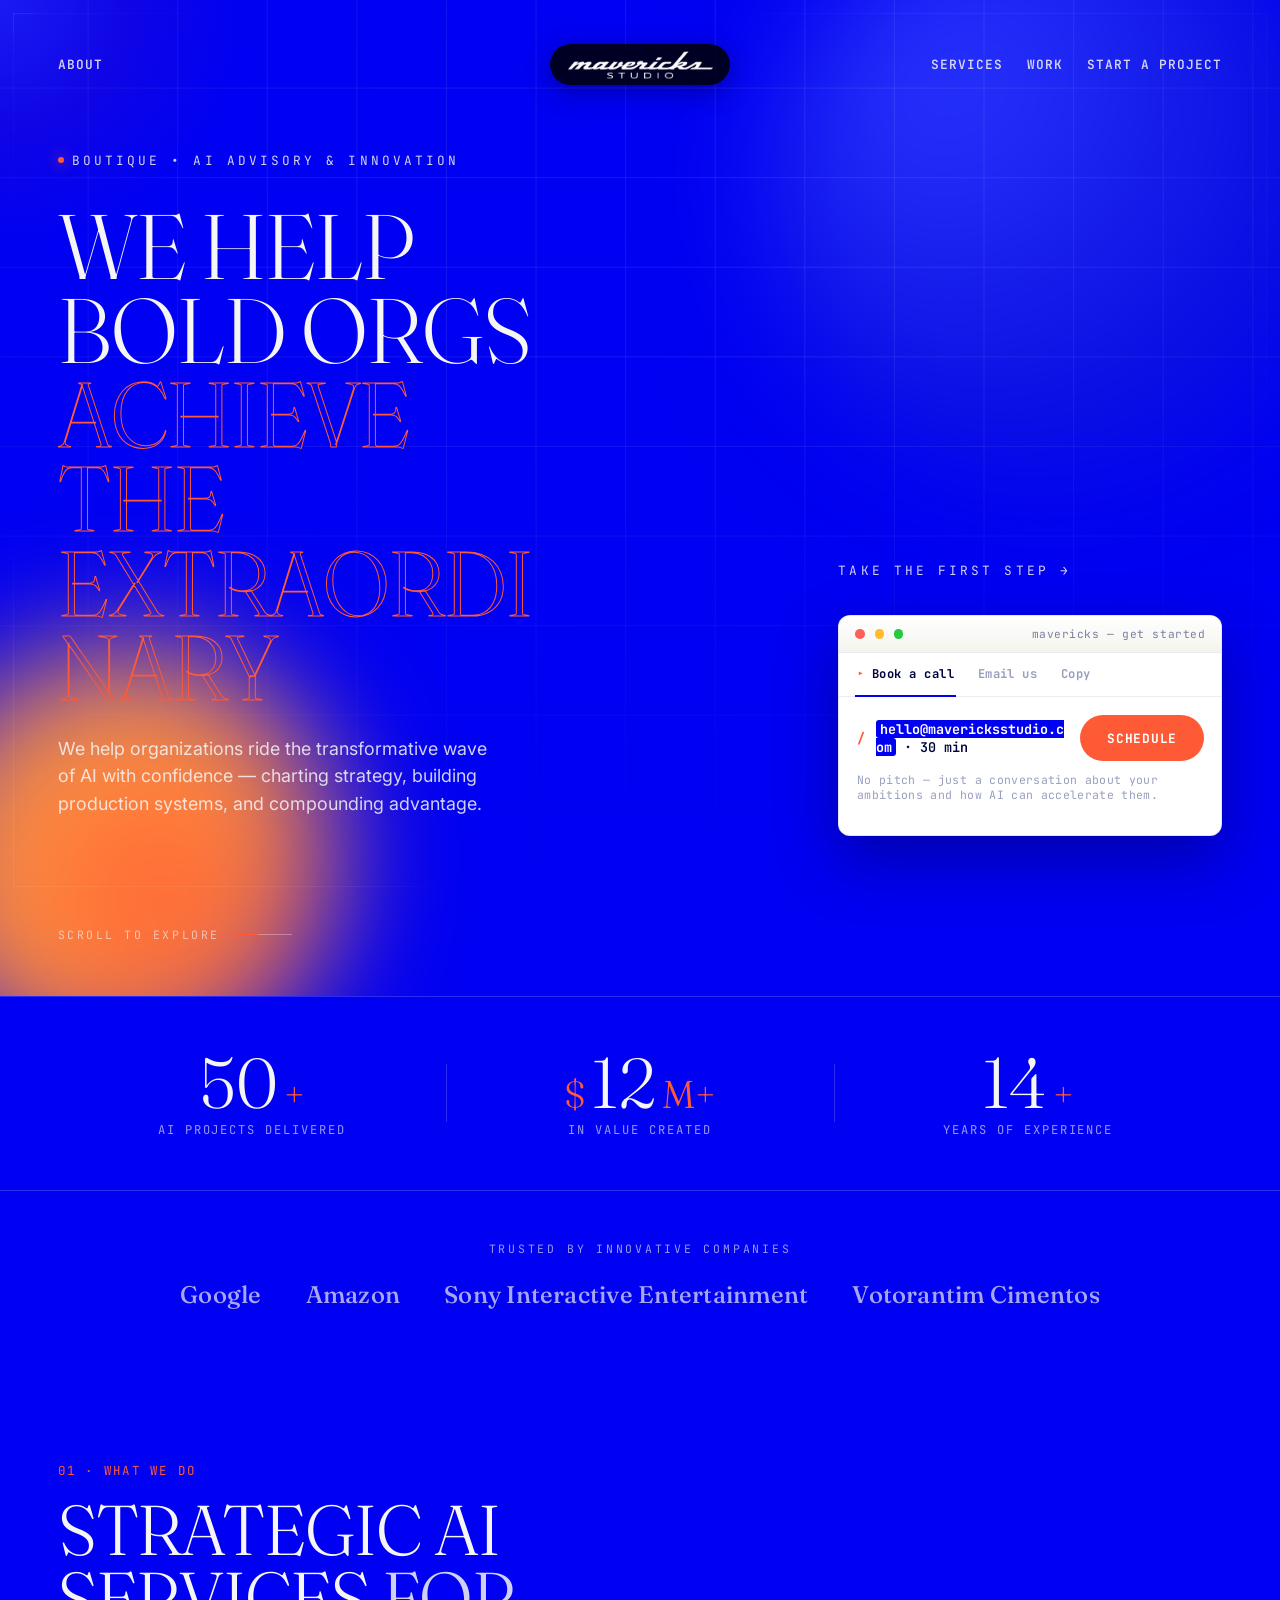
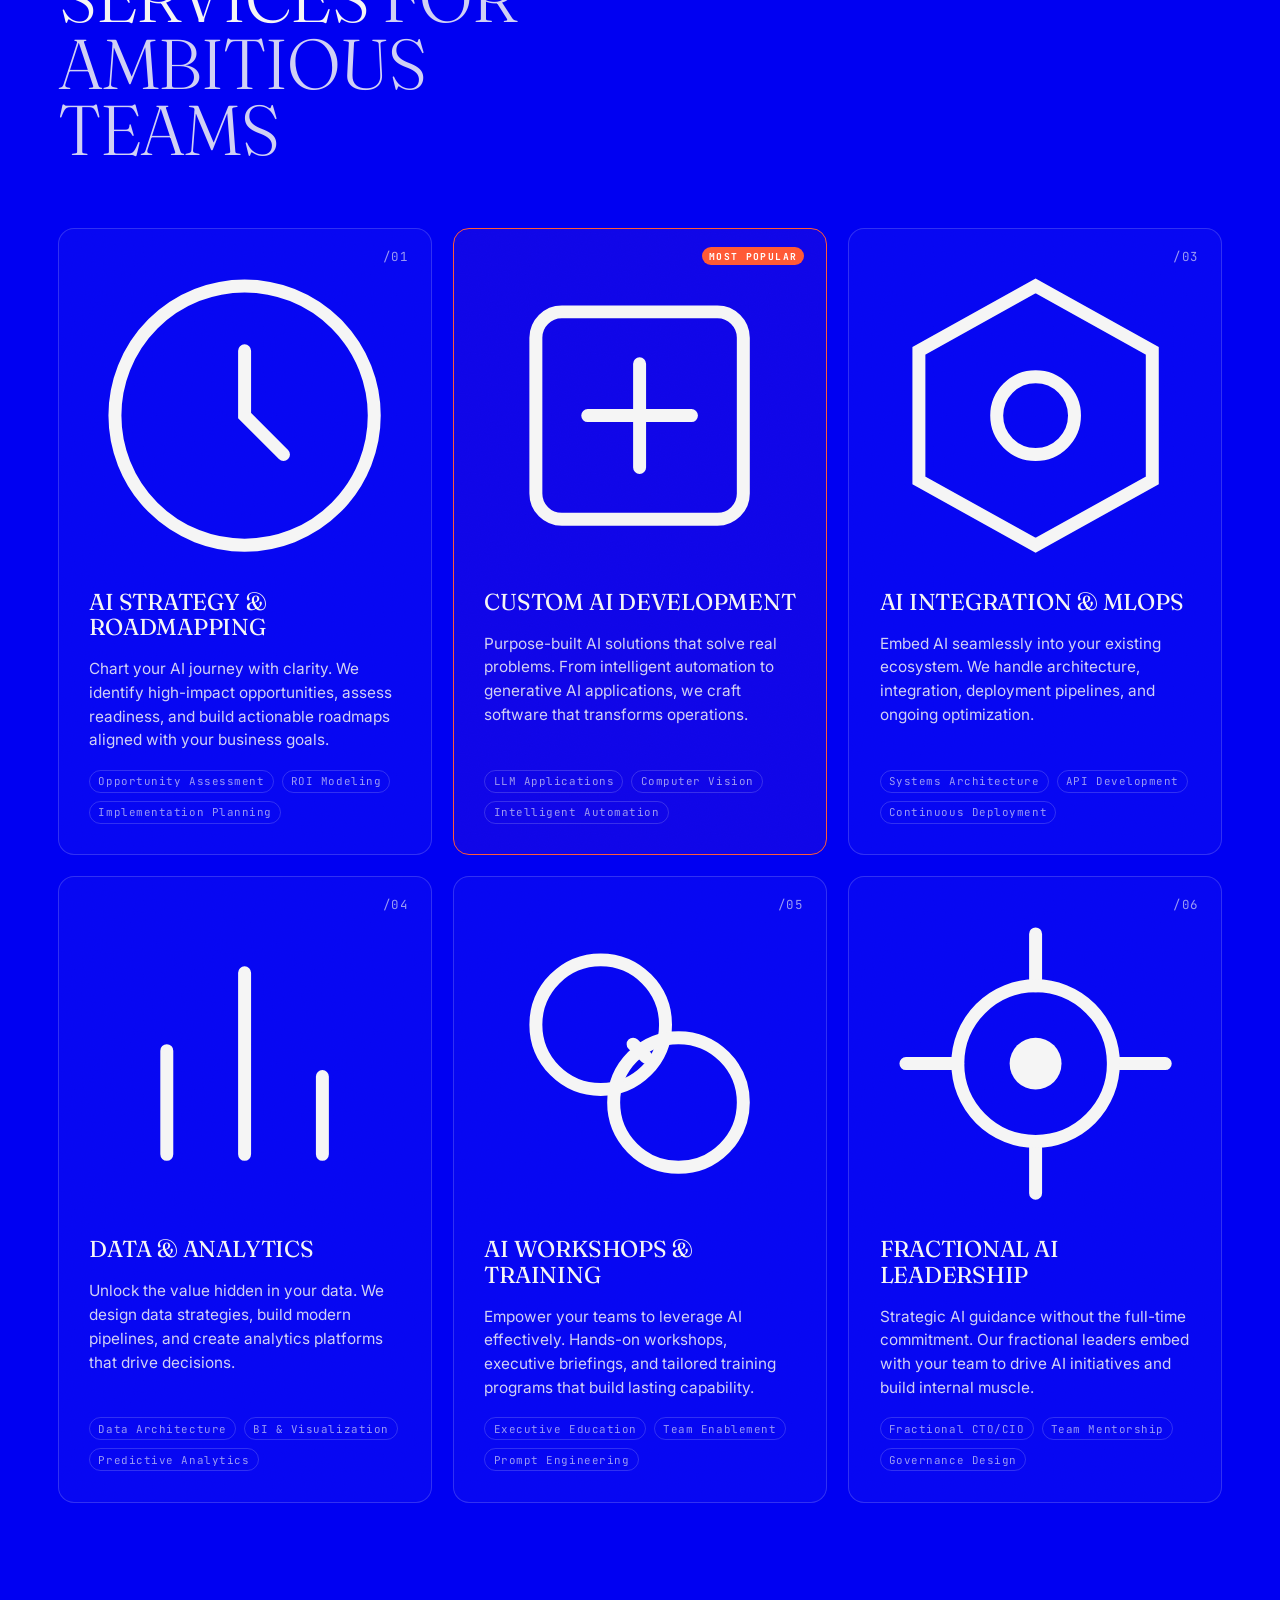
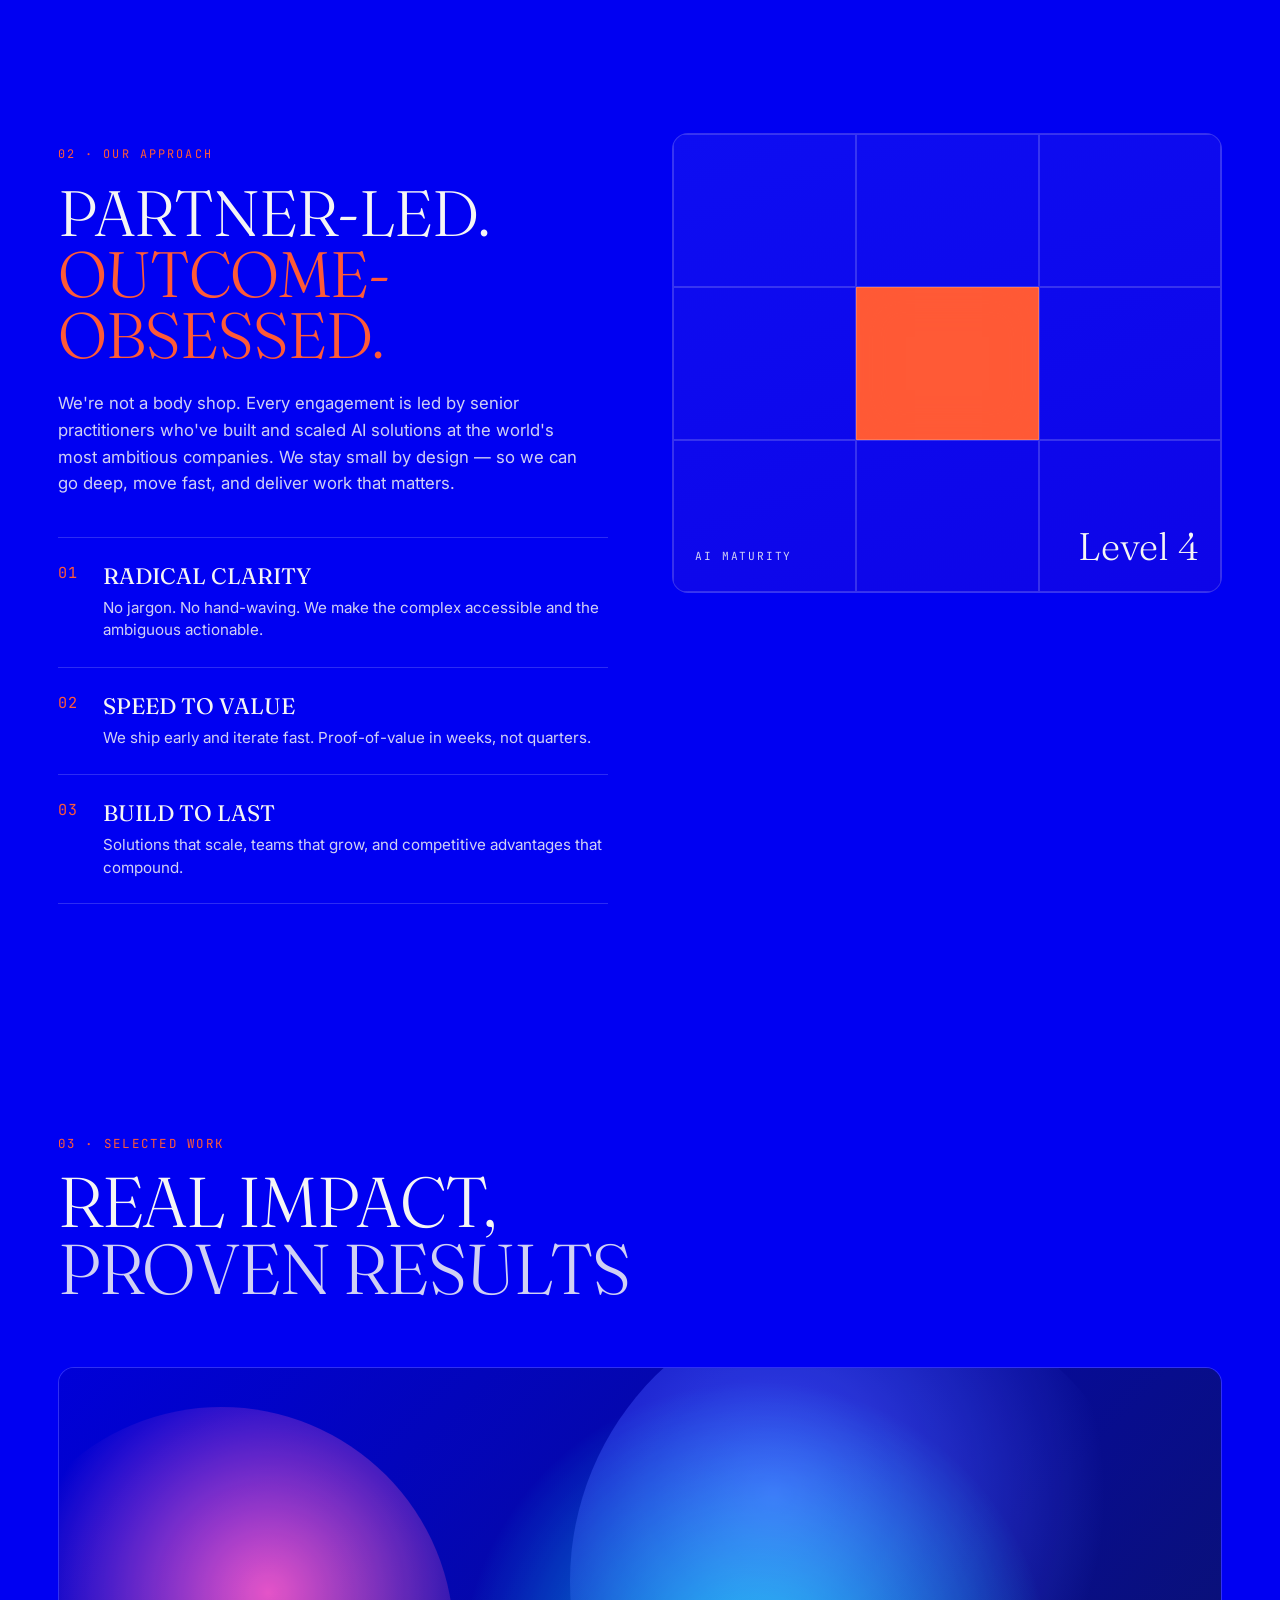
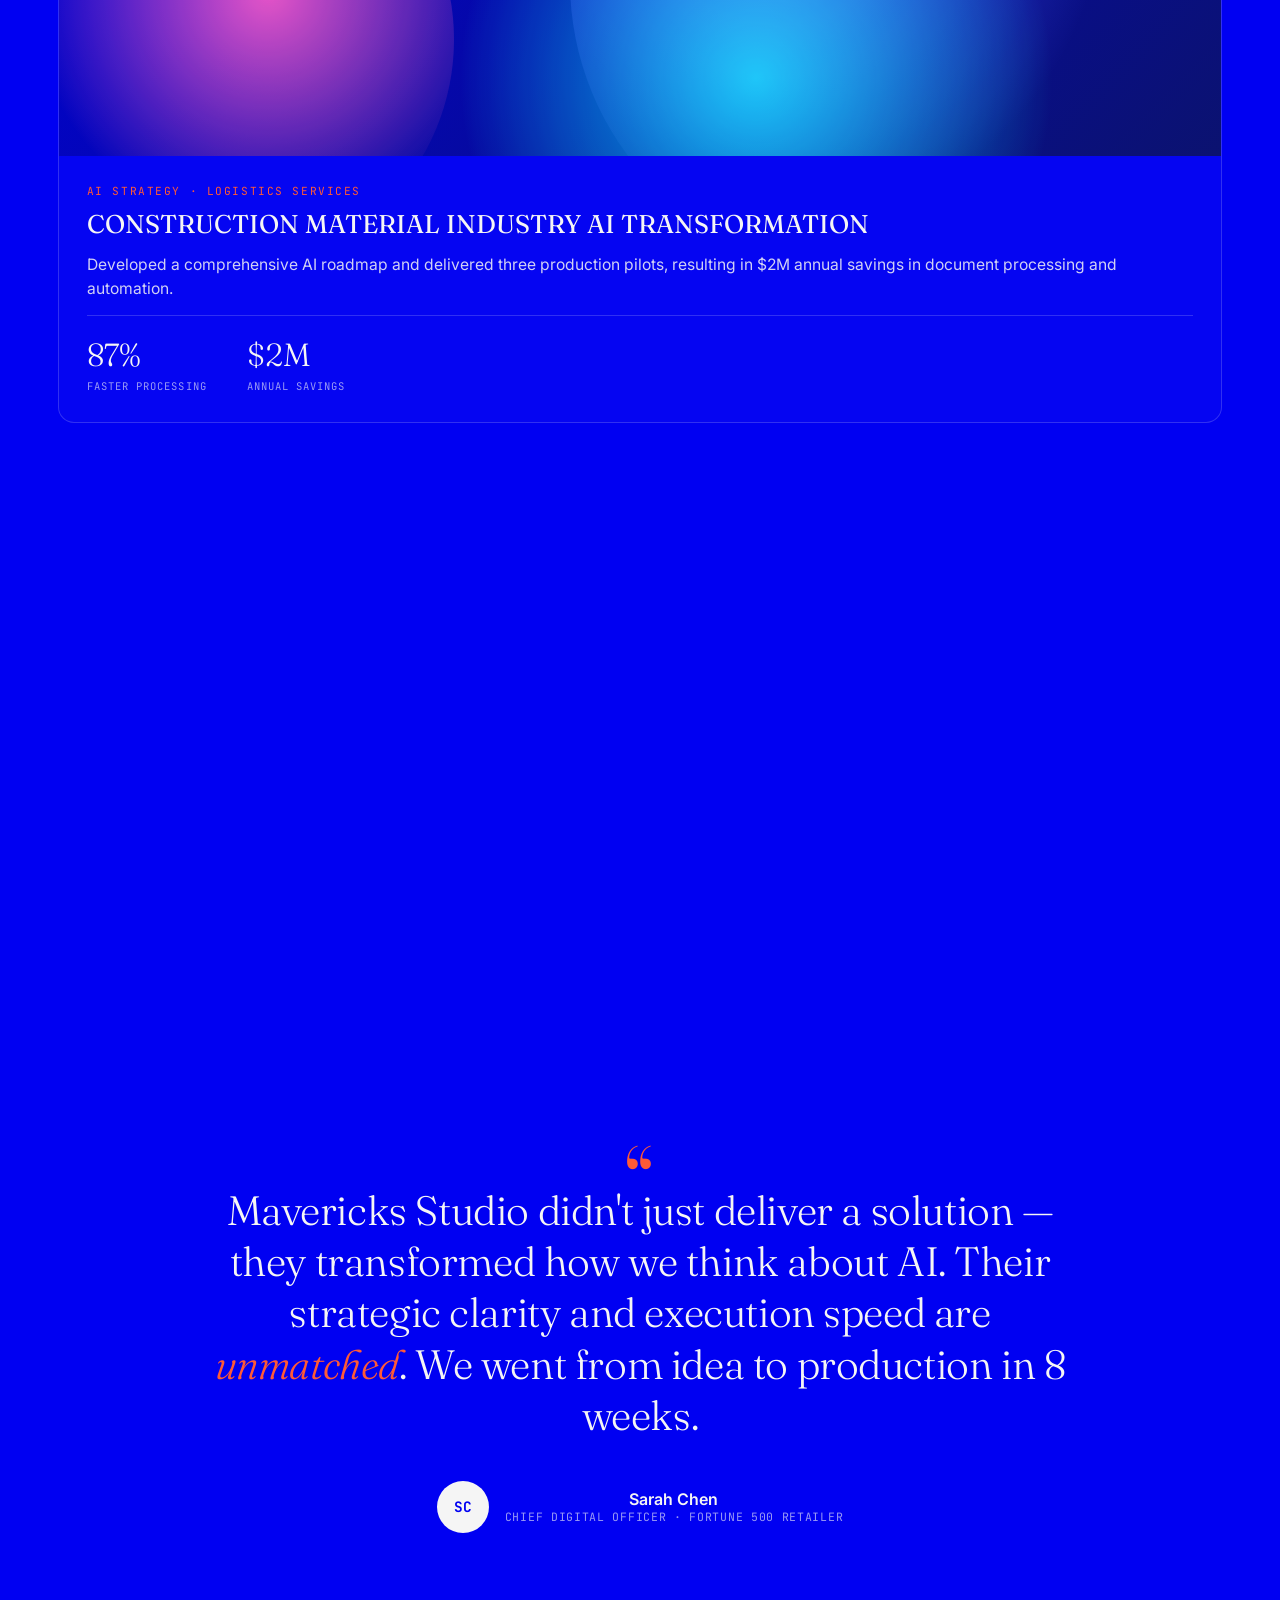
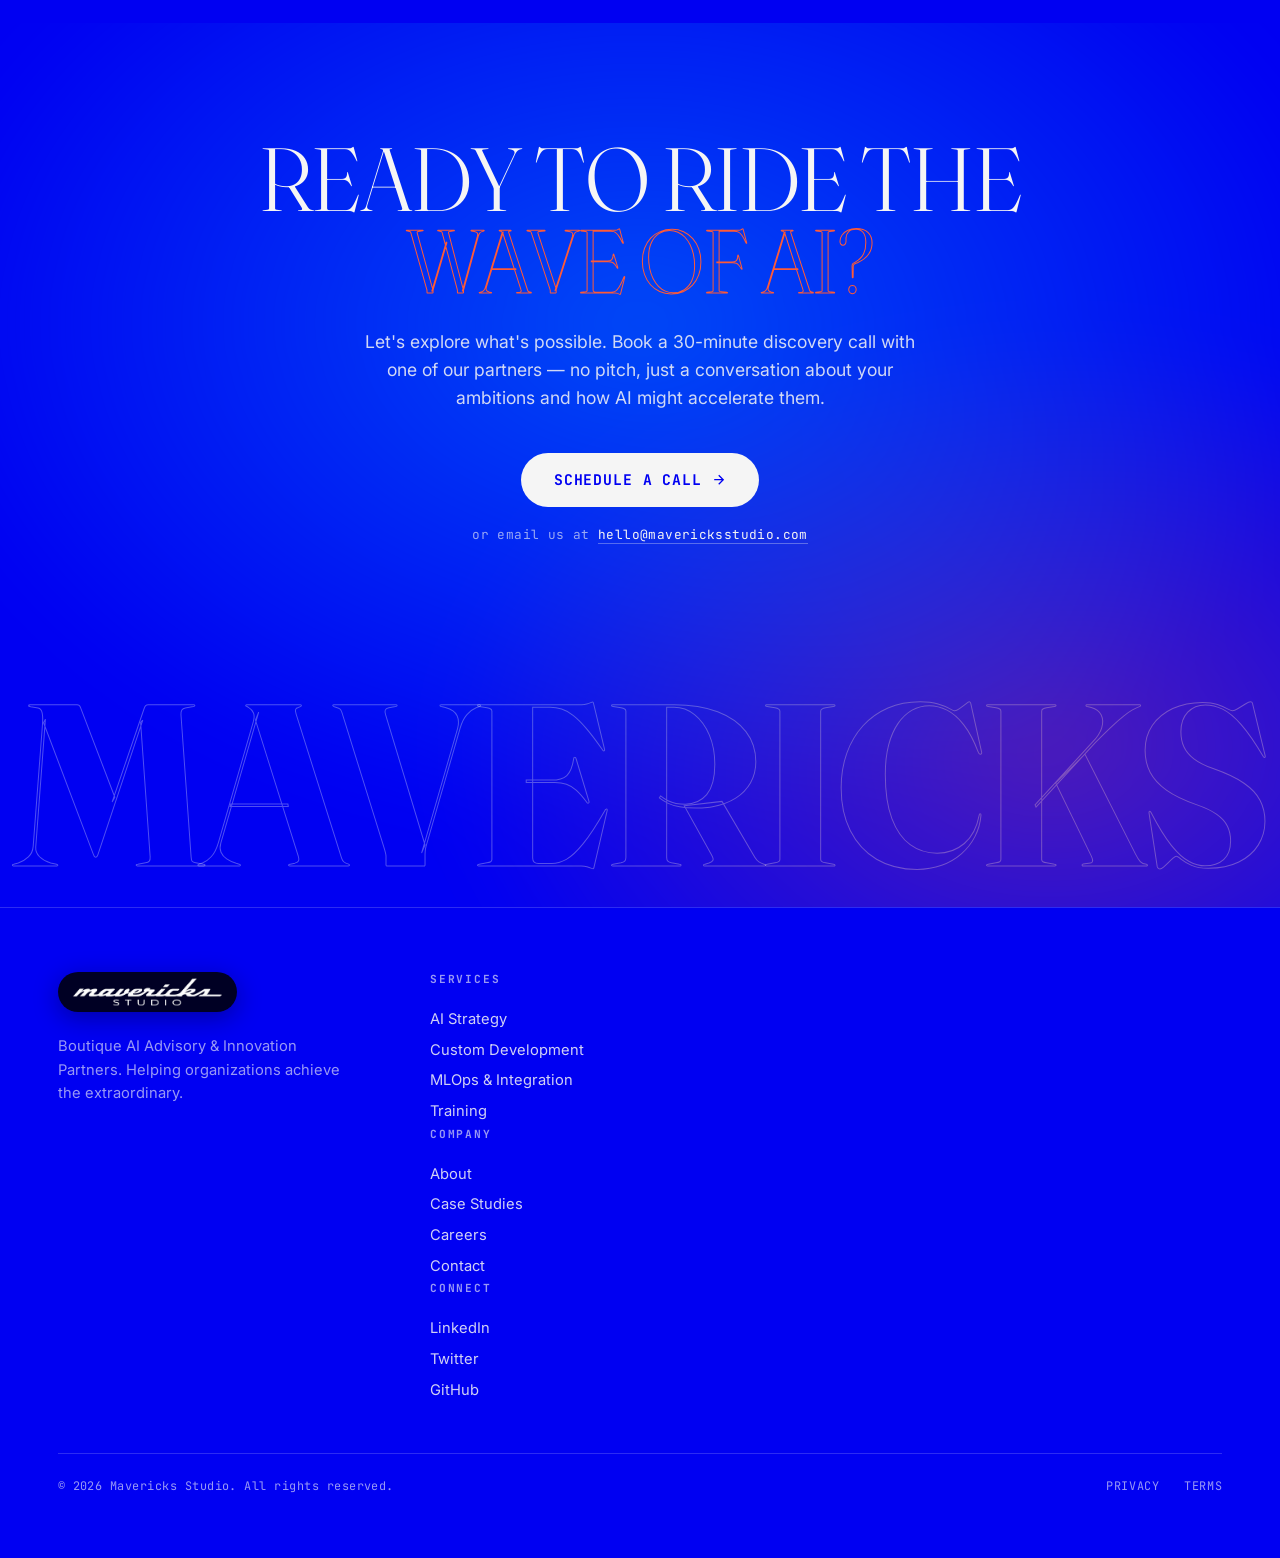
==== commit c628c2dd: "Redesign site with Hermes-inspired UI" ====
--- a/index.html
+++ b/index.html
@@ -1,421 +1,385 @@
 <!DOCTYPE html>
 <html lang="en">
 <head>
-    <meta charset="UTF-8">
-    <meta name="viewport" content="width=device-width, initial-scale=1.0">
-    <title>Mavericks Studio | AI Advisory & Innovation Partners</title>
-    <meta name="description" content="Boutique AI Advisory & Innovation Partners. We help organizations ride the transformative wave of AI with confidence to achieve the extraordinary.">
-    <link rel="preconnect" href="https://fonts.googleapis.com">
-    <link rel="preconnect" href="https://fonts.gstatic.com" crossorigin>
-    <link href="https://fonts.googleapis.com/css2?family=Syne:wght@400;500;600;700;800&family=DM+Sans:ital,wght@0,400;0,500;0,600;1,400&display=swap" rel="stylesheet">
-    <link rel="stylesheet" href="styles.css">
+   <meta charset="UTF-8">
+   <meta name="viewport" content="width=device-width, initial-scale=1.0, viewport-fit=cover">
+   <title>Mavericks Studio — AI Advisory &amp; Innovation Partners</title>
+   <meta name="description" content="Boutique AI Advisory & Innovation Partners. We help organizations ride the transformative wave of AI with confidence to achieve the extraordinary.">
+   <meta name="theme-color" content="#0000f2">
+   <link rel="preconnect" href="https://fonts.googleapis.com">
+   <link rel="preconnect" href="https://fonts.gstatic.com" crossorigin>
+   <link href="https://fonts.googleapis.com/css2?family=Fraunces:ital,opsz,wght@0,9..144,300;0,9..144,400;0,9..144,500;0,9..144,700;1,9..144,400&family=JetBrains+Mono:wght@400;500;700&family=Inter:wght@400;500;600&display=swap" rel="stylesheet">
+   <link rel="stylesheet" href="styles.css">
 </head>
 <body>
-    <!-- Cursor follower -->
-    <div class="cursor-glow" id="cursorGlow"></div>
-
-    <!-- Navigation -->
-    <nav class="nav">
-        <div class="nav-container">
-            <a href="#" class="logo">
-                <img src="assets/logo.png" alt="Mavericks Studio" class="logo-img">
-            </a>
-            <div class="nav-links">
-                <a href="#services">Services</a>
-                <a href="#approach">Approach</a>
-                <a href="#work">Work</a>
-                <a href="#contact" class="nav-cta">Start a Project</a>
-            </div>
-            <button class="mobile-menu-btn" id="mobileMenuBtn" aria-label="Menu">
-                <span></span>
-                <span></span>
-            </button>
-        </div>
-    </nav>
-
-    <!-- Mobile Menu -->
-    <div class="mobile-menu" id="mobileMenu">
-        <div class="mobile-menu-links">
-            <a href="#services">Services</a>
-            <a href="#approach">Approach</a>
-            <a href="#work">Work</a>
-            <a href="#contact">Start a Project</a>
-        </div>
-    </div>
-
-    <!-- Hero Section -->
-    <section class="hero">
+   <!-- Cursor follower + hairline frame -->
+   <div class="cursor-glow" id="cursorGlow"></div>
+   <div class="frame" aria-hidden="true"></div>
+
+   <!-- Navigation -->
+   <nav class="nav" id="nav">
+        <div class="nav-left">
+            <a href="about.html" class="navlink">About</a>
+        </div>
+        <a href="index.html" class="logo nav-center">
+            <img src="assets/logo.png" alt="Mavericks Studio" class="logo-img">
+        </a>
+        <div class="nav-right">
+            <a href="#services" class="navlink">Services</a>
+            <a href="#work" class="navlink">Work</a>
+            <a href="#contact" class="navlink nav-cta">Start a Project</a>
+        </div>
+        <button class="menu-btn" id="mobileMenuBtn" aria-label="Menu" aria-expanded="false">
+            <span></span><span></span>
+        </button>
+   </nav>
+
+   <!-- Mobile Menu -->
+   <div class="mobile-menu" id="mobileMenu">
+        <a href="#services">Services</a>
+        <a href="#approach">Approach</a>
+        <a href="#work">Work</a>
+        <a href="about.html">About</a>
+        <a href="#contact">Start a Project</a>
+   </div>
+
+   <!-- HERO -->
+   <section class="hero">
         <div class="hero-bg">
             <div class="grid-pattern"></div>
-            <div class="gradient-orb orb-1"></div>
-            <div class="gradient-orb orb-2"></div>
-        </div>
-        <div class="hero-content">
-            <div class="hero-badge animate-in" style="--delay: 0">
-                <span class="badge-dot"></span>
-                AI Advisory & Innovation Partners
-            </div>
-            <h1 class="hero-title animate-in" style="--delay: 1">
-                We help bold<br>
-                organizations<br>
-                <span class="title-accent">achieve the<br>extraordinary</span>
-            </h1>
-            <p class="hero-subtitle animate-in" style="--delay: 2">
-                We help organizations ride the transformative wave of AI 
-                with confidence to achieve the extraordinary.
-            </p>
-            <div class="hero-cta animate-in" style="--delay: 3">
-                <a href="#contact" class="btn btn-primary">
-                    <span>Let's Talk</span>
-                    <svg width="20" height="20" viewBox="0 0 24 24" fill="none" stroke="currentColor" stroke-width="2">
-                        <path d="M5 12h14M12 5l7 7-7 7"/>
-                    </svg>
-                </a>
-                <a href="#work" class="btn btn-ghost">View Our Work</a>
-            </div>
-        </div>
-        <div class="scroll-indicator animate-in" style="--delay: 4">
-            <span>Scroll to explore</span>
-            <div class="scroll-line"></div>
+            <div class="orb orb-1"></div>
+            <div class="orb orb-2"></div>
+        </div>
+
+        <div class="section-container hero-inner">
+            <div class="hero-left">
+                <p class="eyebrow" data-reveal><span class="dot"></span>Boutique • AI Advisory &amp; Innovation</p>
+                <h1 class="display" data-reveal>
+                    <span class="line">We help</span>
+                    <span class="line">bold orgs</span>
+                    <span class="line accent">Achieve the</span>
+                    <span class="line accent">extraordinary</span>
+                </h1>
+                <p class="lead hero-sub" data-reveal>
+                    We help organizations ride the transformative wave of AI with confidence —
+                    charting strategy, building production systems, and compounding advantage.
+                </p>
+            </div>
+
+            <!-- Terminal-style action block (Hermes motif) -->
+            <div class="hero-right" data-reveal>
+                <p class="eyebrow">Take the first step →</p>
+                <div class="terminal" data-terminal>
+                    <div class="terminal-bar">
+                        <span class="tl r"></span><span class="tl y"></span><span class="tl g"></span>
+                        <span class="tl-name">mavericks — get started</span>
+                    </div>
+                    <div class="terminal-tabs" role="tablist">
+                        <button class="terminal-tab" data-tab="call" aria-selected="true" role="tab">Book a call</button>
+                        <button class="terminal-tab" data-tab="email" aria-selected="false" role="tab">Email us</button>
+                        <button class="terminal-tab" data-tab="copy" aria-selected="false" role="tab">Copy</button>
+                    </div>
+                    <div class="terminal-body">
+                        <!-- Book a call -->
+                        <div data-terminal-panel="call" data-reveal>
+                            <div class="terminal-line">
+                                <span class="prompt">/</span>
+                                <span class="cmd"><b>hello@mavericksstudio.com</b> · 30 min</span>
+                                <a class="btn btn-accent" href="mailto:hello@mavericksstudio.com">Schedule</a>
+                            </div>
+                            <p class="terminal-hint">No pitch — just a conversation about your ambitions and how AI can accelerate them.</p>
+                        </div>
+                        <!-- Email -->
+                        <div data-terminal-panel="email" hidden>
+                            <div class="terminal-line">
+                                <span class="prompt">$</span>
+                                <span class="cmd">mail —to <b>hello@mavericksstudio.com</b></span>
+                                <button class="terminal-copy" data-copy="hello@mavericksstudio.com" aria-label="Copy email address">
+                                    <svg viewBox="0 0 24 24" fill="none" stroke="currentColor" stroke-width="1.75"><rect x="8" y="8" width="13" height="13" rx="2"/><path d="M5 15H4a2 2 0 0 1-2-2V4a2 2 0 0 1 2-2h9a2 2 0 0 1 2 2v1"/></svg>
+                                </button>
+                            </div>
+                            <p class="terminal-hint">Tap the icon to copy <span class="copy-label">hello@mavericksstudio.com</span></p>
+                        </div>
+                        <!-- Copy -->
+                        <div data-terminal-panel="copy" hidden>
+                            <div class="terminal-line">
+                                <span class="prompt">$</span>
+                                <span class="cmd">curl —L <b>getmavericks.ai</b> · start</span>
+                                <button class="terminal-copy" data-copy="curl -L getmavericks.ai/start | bash" aria-label="Copy command">
+                                    <svg viewBox="0 0 24 24" fill="none" stroke="currentColor" stroke-width="1.75"><rect x="8" y="8" width="13" height="13" rx="2"/><path d="M5 15H4a2 2 0 0 1-2-2V4a2 2 0 0 1 2-2h9a2 2 0 0 1 2 2v1"/></svg>
+                                </button>
+                            </div>
+                            <p class="terminal-hint">Copy <span class="copy-label">the discovery-curl</span> to spin up a call.</p>
+                        </div>
+                    </div>
+                </div>
+            </div>
+
+            <div class="scroll-cue" data-reveal>
+                <span>Scroll to explore</span>
+                <span class="rail"></span>
+            </div>
+        </div>
+   </section>
+
+   <!-- STATS -->
+   <section class="stats">
+        <div class="section-container stats-row">
+            <div class="stat" data-reveal>
+                <div class="stat-value"><span class="num" data-count="50">0</span><span class="suf">+</span></div>
+                <span class="stat-label">AI Projects Delivered</span>
+            </div>
+            <div class="stat" data-reveal>
+                <div class="stat-value"><span class="pre">$</span><span class="num" data-count="12">0</span><span class="suf">M+</span></div>
+                <span class="stat-label">In Value Created</span>
+            </div>
+            <div class="stat" data-reveal>
+                <div class="stat-value"><span class="num" data-count="14">0</span><span class="suf">+</span></div>
+                <span class="stat-label">Years of Experience</span>
+            </div>
         </div>
     </section>
 
-    <!-- Stats Bar -->
-    <section class="stats-bar">
-        <div class="stats-container">
-            <div class="stat-item">
-                <div class="stat-value">
-                    <span class="stat-number" data-count="50">0</span><span class="stat-suffix">+</span>
-                </div>
-                <span class="stat-label">AI Projects Delivered</span>
-            </div>
-            <div class="stat-divider"></div>
-            <div class="stat-item">
-                <div class="stat-value">
-                    <span class="stat-prefix">$</span><span class="stat-number" data-count="12">0</span><span class="stat-suffix">M+</span>
-                </div>
-                <span class="stat-label">In Value Created</span>
-            </div>
-            <div class="stat-divider"></div>
-            <div class="stat-item">
-                <div class="stat-value">
-                    <span class="stat-number" data-count="14">0</span><span class="stat-suffix">+</span>
-                </div>
-                <span class="stat-label">Years of Experience</span>
-            </div>
-        </div>
-    </section>
-
-    <!-- Clients Bar -->
-    <section class="clients-bar">
-        <div class="clients-container">
-            <span class="clients-label">Trusted by innovative companies</span>
-            <div class="clients-logos">
-                <div class="client-logo">Google</div>
-                <div class="client-logo">Amazon</div>
-                <div class="client-logo">Sony Interactive Entertainment</div>
-                <div class="client-logo">Votorantim Cimentos</div>
-            </div>
-        </div>
-    </section>
-
-    <!-- Services Section -->
-    <section class="services" id="services">
-        <div class="section-container">
-            <div class="section-header">
-                <span class="section-tag">What We Do</span>
-                <h2 class="section-title">
-                    Strategic AI services<br>
-                    <span class="text-muted">for ambitious teams</span>
-                </h2>
-            </div>
+   <!-- CLIENTS -->
+   <section class="clients">
+        <div class="section-container">
+            <p class="clients-label" data-reveal>Trusted by innovative companies</p>
+            <div class="clients-row" data-reveal>
+                <span class="client-logo">Google</span>
+                <span class="client-logo">Amazon</span>
+                <span class="client-logo">Sony Interactive Entertainment</span>
+                <span class="client-logo">Votorantim Cimentos</span>
+            </div>
+        </div>
+   </section>
+
+   <!-- SERVICES -->
+   <section class="section services" id="services">
+        <div class="section-container">
+            <header class="section-head" data-reveal>
+                <span class="count">01 · What We Do</span>
+                <h2>Strategic AI services<span class="muted"> for ambitious teams</span></h2>
+            </header>
+
             <div class="services-grid">
-                <article class="service-card">
-                    <div class="service-icon">
-                        <svg viewBox="0 0 48 48" fill="none">
-                            <circle cx="24" cy="24" r="20" stroke="currentColor" stroke-width="2"/>
-                            <path d="M24 14v10l6 6" stroke="currentColor" stroke-width="2" stroke-linecap="round"/>
-                        </svg>
-                    </div>
-                    <h3>AI Strategy & Roadmapping</h3>
+                <article class="service" data-reveal>
+                    <span class="no">/01</span>
+                    <div class="service-icon">
+                        <svg viewBox="0 0 48 48" fill="none"><circle cx="24" cy="24" r="20" stroke="currentColor" stroke-width="2"/><path d="M24 14v10l6 6" stroke="currentColor" stroke-width="2" stroke-linecap="round"/></svg>
+                    </div>
+                    <h3>AI Strategy &amp; Roadmapping</h3>
                     <p>Chart your AI journey with clarity. We identify high-impact opportunities, assess readiness, and build actionable roadmaps aligned with your business goals.</p>
-                    <ul class="service-tags">
-                        <li>Opportunity Assessment</li>
-                        <li>ROI Modeling</li>
-                        <li>Implementation Planning</li>
-                    </ul>
-                </article>
-                <article class="service-card featured">
-                    <div class="service-badge">Most Popular</div>
-                    <div class="service-icon">
-                        <svg viewBox="0 0 48 48" fill="none">
-                            <rect x="8" y="8" width="32" height="32" rx="4" stroke="currentColor" stroke-width="2"/>
-                            <path d="M16 24h16M24 16v16" stroke="currentColor" stroke-width="2" stroke-linecap="round"/>
-                        </svg>
+                    <ul class="tags"><li>Opportunity Assessment</li><li>ROI Modeling</li><li>Implementation Planning</li></ul>
+                </article>
+
+                <article class="service featured" data-reveal>
+                    <span class="badge">Most Popular</span>
+                    <div class="service-icon">
+                        <svg viewBox="0 0 48 48" fill="none"><rect x="8" y="8" width="32" height="32" rx="4" stroke="currentColor" stroke-width="2"/><path d="M16 24h16M24 16v16" stroke="currentColor" stroke-width="2" stroke-linecap="round"/></svg>
                     </div>
                     <h3>Custom AI Development</h3>
                     <p>Purpose-built AI solutions that solve real problems. From intelligent automation to generative AI applications, we craft software that transforms operations.</p>
-                    <ul class="service-tags">
-                        <li>LLM Applications</li>
-                        <li>Computer Vision</li>
-                        <li>Intelligent Automation</li>
-                    </ul>
-                </article>
-                <article class="service-card">
-                    <div class="service-icon">
-                        <svg viewBox="0 0 48 48" fill="none">
-                            <path d="M24 4l18 10v20L24 44 6 34V14L24 4z" stroke="currentColor" stroke-width="2"/>
-                            <circle cx="24" cy="24" r="6" stroke="currentColor" stroke-width="2"/>
-                        </svg>
-                    </div>
-                    <h3>AI Integration & MLOps</h3>
+                    <ul class="tags"><li>LLM Applications</li><li>Computer Vision</li><li>Intelligent Automation</li></ul>
+                </article>
+
+                <article class="service" data-reveal>
+                    <span class="no">/03</span>
+                    <div class="service-icon">
+                        <svg viewBox="0 0 48 48" fill="none"><path d="M24 4l18 10v20L24 44 6 34V14L24 4z" stroke="currentColor" stroke-width="2"/><circle cx="24" cy="24" r="6" stroke="currentColor" stroke-width="2"/></svg>
+                    </div>
+                    <h3>AI Integration &amp; MLOps</h3>
                     <p>Embed AI seamlessly into your existing ecosystem. We handle architecture, integration, deployment pipelines, and ongoing optimization.</p>
-                    <ul class="service-tags">
-                        <li>Systems Architecture</li>
-                        <li>API Development</li>
-                        <li>Continuous Deployment</li>
-                    </ul>
-                </article>
-                <article class="service-card">
-                    <div class="service-icon">
-                        <svg viewBox="0 0 48 48" fill="none">
-                            <path d="M12 38V22M24 38V10M36 38V26" stroke="currentColor" stroke-width="2" stroke-linecap="round"/>
-                        </svg>
-                    </div>
-                    <h3>Data & Analytics</h3>
+                    <ul class="tags"><li>Systems Architecture</li><li>API Development</li><li>Continuous Deployment</li></ul>
+                </article>
+
+                <article class="service" data-reveal>
+                    <span class="no">/04</span>
+                    <div class="service-icon">
+                        <svg viewBox="0 0 48 48" fill="none"><path d="M12 38V22M24 38V10M36 38V26" stroke="currentColor" stroke-width="2" stroke-linecap="round"/></svg>
+                    </div>
+                    <h3>Data &amp; Analytics</h3>
                     <p>Unlock the value hidden in your data. We design data strategies, build modern pipelines, and create analytics platforms that drive decisions.</p>
-                    <ul class="service-tags">
-                        <li>Data Architecture</li>
-                        <li>BI & Visualization</li>
-                        <li>Predictive Analytics</li>
-                    </ul>
-                </article>
-                <article class="service-card">
-                    <div class="service-icon">
-                        <svg viewBox="0 0 48 48" fill="none">
-                            <circle cx="18" cy="18" r="10" stroke="currentColor" stroke-width="2"/>
-                            <circle cx="30" cy="30" r="10" stroke="currentColor" stroke-width="2"/>
-                            <path d="M25 23l-2-2" stroke="currentColor" stroke-width="2" stroke-linecap="round"/>
-                        </svg>
-                    </div>
-                    <h3>AI Workshops & Training</h3>
+                    <ul class="tags"><li>Data Architecture</li><li>BI &amp; Visualization</li><li>Predictive Analytics</li></ul>
+                </article>
+
+                <article class="service" data-reveal>
+                    <span class="no">/05</span>
+                    <div class="service-icon">
+                        <svg viewBox="0 0 48 48" fill="none"><circle cx="18" cy="18" r="10" stroke="currentColor" stroke-width="2"/><circle cx="30" cy="30" r="10" stroke="currentColor" stroke-width="2"/><path d="M25 23l-2-2" stroke="currentColor" stroke-width="2" stroke-linecap="round"/></svg>
+                    </div>
+                    <h3>AI Workshops &amp; Training</h3>
                     <p>Empower your teams to leverage AI effectively. Hands-on workshops, executive briefings, and tailored training programs that build lasting capability.</p>
-                    <ul class="service-tags">
-                        <li>Executive Education</li>
-                        <li>Team Enablement</li>
-                        <li>Prompt Engineering</li>
-                    </ul>
-                </article>
-                <article class="service-card">
-                    <div class="service-icon">
-                        <svg viewBox="0 0 48 48" fill="none">
-                            <path d="M24 4v8M24 36v8M44 24h-8M12 24H4" stroke="currentColor" stroke-width="2" stroke-linecap="round"/>
-                            <circle cx="24" cy="24" r="12" stroke="currentColor" stroke-width="2"/>
-                            <circle cx="24" cy="24" r="4" fill="currentColor"/>
-                        </svg>
+                    <ul class="tags"><li>Executive Education</li><li>Team Enablement</li><li>Prompt Engineering</li></ul>
+                </article>
+
+                <article class="service" data-reveal>
+                    <span class="no">/06</span>
+                    <div class="service-icon">
+                        <svg viewBox="0 0 48 48" fill="none"><path d="M24 4v8M24 36v8M44 24h-8M12 24H4" stroke="currentColor" stroke-width="2" stroke-linecap="round"/><circle cx="24" cy="24" r="12" stroke="currentColor" stroke-width="2"/><circle cx="24" cy="24" r="4" fill="currentColor"/></svg>
                     </div>
                     <h3>Fractional AI Leadership</h3>
                     <p>Strategic AI guidance without the full-time commitment. Our fractional leaders embed with your team to drive AI initiatives and build internal muscle.</p>
-                    <ul class="service-tags">
-                        <li>Fractional CTO/CIO</li>
-                        <li>Team Mentorship</li>
-                        <li>Governance Design</li>
-                    </ul>
-                </article>
-            </div>
-        </div>
-    </section>
-
-    <!-- Approach Section -->
-    <section class="approach" id="approach">
-        <div class="section-container">
-            <div class="approach-grid">
-                <div class="approach-content">
-                    <span class="section-tag">Our Approach</span>
-                    <h2 class="section-title">
-                        Partner-led.<br>
-                        <span class="text-accent">Outcome-obsessed.</span>
-                    </h2>
-                    <p class="approach-text">
-                        We're not a body shop. Every engagement is led by senior practitioners who've 
-                        built and scaled AI solutions at the world's most ambitious companies. We stay 
-                        small by design—so we can go deep, move fast, and deliver work that matters.
-                    </p>
-                    <div class="approach-values">
-                        <div class="value-item">
-                            <div class="value-number">01</div>
-                            <div class="value-content">
-                                <h4>Radical Clarity</h4>
-                                <p>No jargon. No hand-waving. We make the complex accessible and the ambiguous actionable.</p>
-                            </div>
-                        </div>
-                        <div class="value-item">
-                            <div class="value-number">02</div>
-                            <div class="value-content">
-                                <h4>Speed to Value</h4>
-                                <p>We ship early and iterate fast. Proof-of-value in weeks, not quarters.</p>
-                            </div>
-                        </div>
-                        <div class="value-item">
-                            <div class="value-number">03</div>
-                            <div class="value-content">
-                                <h4>Build to Last</h4>
-                                <p>Solutions that scale, teams that grow, and competitive advantages that compound.</p>
-                            </div>
-                        </div>
-                    </div>
-                </div>
-                <div class="approach-visual">
-                    <div class="visual-card">
-                        <div class="visual-grid">
-                            <div class="visual-block"></div>
-                            <div class="visual-block"></div>
-                            <div class="visual-block"></div>
-                            <div class="visual-block"></div>
-                            <div class="visual-block active"></div>
-                            <div class="visual-block"></div>
-                            <div class="visual-block"></div>
-                            <div class="visual-block"></div>
-                            <div class="visual-block"></div>
-                        </div>
-                        <div class="visual-overlay">
-                            <span class="visual-label">AI Maturity</span>
-                            <span class="visual-value">Level 4</span>
-                        </div>
-                    </div>
-                </div>
-            </div>
-        </div>
-    </section>
-
-    <!-- Work Section -->
-    <section class="work" id="work">
-        <div class="section-container">
-            <div class="section-header">
-                <span class="section-tag">Selected Work</span>
-                <h2 class="section-title">
-                    Real impact,<br>
-                    <span class="text-muted">proven results</span>
-                </h2>
-            </div>
+                    <ul class="tags"><li>Fractional CTO/CIO</li><li>Team Mentorship</li><li>Governance Design</li></ul>
+                </article>
+            </div>
+        </div>
+   </section>
+
+   <!-- APPROACH -->
+   <section class="section approach" id="approach">
+        <div class="section-container approach-grid">
+            <div class="approach-text" data-reveal>
+                <p class="kicker">02 · Our Approach</p>
+                <h2>Partner-led.<br><span class="accent">Outcome-obsessed.</span></h2>
+                <p>We're not a body shop. Every engagement is led by senior practitioners who've built and scaled AI solutions at the world's most ambitious companies. We stay small by design — so we can go deep, move fast, and deliver work that matters.</p>
+
+                <div class="values">
+                    <div class="value">
+                        <div class="v-no">01</div>
+                        <div>
+                            <h4>Radical Clarity</h4>
+                            <p>No jargon. No hand-waving. We make the complex accessible and the ambiguous actionable.</p>
+                        </div>
+                    </div>
+                    <div class="value">
+                        <div class="v-no">02</div>
+                        <div>
+                            <h4>Speed to Value</h4>
+                            <p>We ship early and iterate fast. Proof-of-value in weeks, not quarters.</p>
+                        </div>
+                    </div>
+                    <div class="value">
+                        <div class="v-no">03</div>
+                        <div>
+                            <h4>Build to Last</h4>
+                            <p>Solutions that scale, teams that grow, and competitive advantages that compound.</p>
+                        </div>
+                    </div>
+                </div>
+            </div>
+
+            <div class="approach-visual" data-reveal>
+                <div class="visual-grid">
+                    <div class="visual-block"></div><div class="visual-block"></div><div class="visual-block"></div>
+                    <div class="visual-block"></div><div class="visual-block active"></div><div class="visual-block"></div>
+                    <div class="visual-block"></div><div class="visual-block"></div><div class="visual-block"></div>
+                </div>
+                <div class="visual-overlay">
+                    <span class="visual-label">AI Maturity</span>
+                    <span class="visual-val">Level 4</span>
+                </div>
+            </div>
+        </div>
+   </section>
+
+   <!-- WORK -->
+   <section class="section work" id="work">
+        <div class="section-container">
+            <header class="section-head" data-reveal>
+                <span class="count">03 · Selected Work</span>
+                <h2>Real impact,<br><span class="muted">proven results</span></h2>
+            </header>
+
             <div class="work-grid">
-                <article class="work-card large">
-                    <div class="work-image">
-                        <div class="work-placeholder">
-                            <div class="placeholder-shape shape-1"></div>
-                            <div class="placeholder-shape shape-2"></div>
-                        </div>
-                    </div>
-                    <div class="work-content">
-                        <span class="work-category">AI Strategy • Logistics Services</span>
+                <article class="work-card large" data-reveal>
+                    <div class="work-media">
+                        <span class="wave w1"></span><span class="wave w2"></span><span class="wave w3"></span>
+                    </div>
+                    <div class="work-body">
+                        <span class="work-cat">AI Strategy · Logistics Services</span>
                         <h3>Construction Material Industry AI Transformation</h3>
                         <p>Developed a comprehensive AI roadmap and delivered three production pilots, resulting in $2M annual savings in document processing and automation.</p>
                         <div class="work-stats">
-                            <div class="work-stat">
-                                <span class="work-stat-value">87%</span>
-                                <span class="work-stat-label">Faster Processing</span>
-                            </div>
-                            <div class="work-stat">
-                                <span class="work-stat-value">$2M</span>
-                                <span class="work-stat-label">Annual Savings</span>
-                            </div>
-                        </div>
-                    </div>
-                </article>
-                <article class="work-card">
-                    <div class="work-image">
-                        <div class="work-placeholder alt">
-                            <div class="placeholder-shape shape-3"></div>
-                        </div>
-                    </div>
-                    <div class="work-content">
-                        <span class="work-category">Custom Development • Civil Engineering</span>
+                            <div class="work-stat"><span class="v">87%</span><span class="l">Faster Processing</span></div>
+                            <div class="work-stat"><span class="v">$2M</span><span class="l">Annual Savings</span></div>
+                        </div>
+                    </div>
+                </article>
+
+                <article class="work-card" data-reveal>
+                    <div class="work-media">
+                        <span class="wave w2"></span><span class="wave w1"></span>
+                    </div>
+                    <div class="work-body">
+                        <span class="work-cat">Custom Development · Civil Engineering</span>
                         <h3>Damage Diagnostic AI Platform</h3>
                         <p>Built an AI-powered damage diagnostic assistant that reduced average diagnosis time by 85%.</p>
                     </div>
                 </article>
-                <article class="work-card">
-                    <div class="work-image">
-                        <div class="work-placeholder">
-                            <div class="placeholder-shape shape-4"></div>
-                        </div>
-                    </div>
-                    <div class="work-content">
-                        <span class="work-category">AI + MLOps • E-Commerce</span>
+
+                <article class="work-card" data-reveal>
+                    <div class="work-media">
+                        <span class="wave w3"></span><span class="wave w2"></span>
+                    </div>
+                    <div class="work-body">
+                        <span class="work-cat">AI + MLOps · E-Commerce</span>
                         <h3>AI Native Platform + Recommendation Engine</h3>
                         <p>Deployed an AI Platform with a personalization engine serving 10M+ daily recommendations with 99.9% uptime.</p>
                     </div>
                 </article>
             </div>
         </div>
-    </section>
-
-    <!-- Testimonial Section -->
-    <section class="testimonial">
-        <div class="section-container">
-            <div class="testimonial-content">
-                <svg class="quote-icon" viewBox="0 0 48 48" fill="currentColor">
-                    <path d="M14 24h-4c0-5.5 4.5-10 10-10v4c-3.3 0-6 2.7-6 6zm20 0h-4c0-5.5 4.5-10 10-10v4c-3.3 0-6 2.7-6 6z"/>
-                </svg>
+   </section>
+
+   <!-- TESTIMONIAL -->
+   <section class="section testimonial">
+        <div class="section-container">
+            <div class="testimonial-inner" data-reveal>
+                <div class="quote-mark" aria-hidden="true">“</div>
                 <blockquote>
-                    Mavericks Studio didn't just deliver a solution—they transformed how we think about AI. 
-                    Their strategic clarity and execution speed are unmatched. We went from idea to production 
-                    in 8 weeks.
+                    Mavericks Studio didn't just deliver a solution — they transformed how we think about AI.
+                    Their strategic clarity and execution speed are <span class="accent">unmatched</span>. We went
+                    from idea to production in 8 weeks.
                 </blockquote>
-                <div class="testimonial-author">
-                    <div class="author-avatar">SC</div>
-                    <div class="author-info">
-                        <span class="author-name">Sarah Chen</span>
-                        <span class="author-role">Chief Digital Officer, Fortune 500 Retailer</span>
-                    </div>
-                </div>
-            </div>
-        </div>
-    </section>
-
-    <!-- CTA Section -->
-    <section class="cta" id="contact">
-        <div class="cta-bg">
-            <div class="cta-gradient"></div>
-        </div>
-        <div class="section-container">
-            <div class="cta-content">
-                <h2 class="cta-title">
-                    Ready to ride the<br>
-                    <span class="text-accent">wave of AI?</span>
-                </h2>
-                <p class="cta-text">
-                    Let's explore what's possible. Book a 30-minute discovery call with one of our partners—no pitch, just a conversation about your ambitions and how AI might accelerate them.
+                <div class="t-author">
+                    <div class="t-avatar">SC</div>
+                    <div class="t-info">
+                        <div class="n">Sarah Chen</div>
+                        <div class="r">Chief Digital Officer · Fortune 500 Retailer</div>
+                    </div>
+                </div>
+            </div>
+        </div>
+   </section>
+
+   <!-- CTA -->
+   <section class="cta" id="contact">
+        <div class="cta-bg"></div>
+        <div class="section-container">
+            <div class="cta-inner" data-reveal>
+                <h2>Ready to ride the<br><span class="accent">wave of AI?</span></h2>
+                <p>
+                    Let's explore what's possible. Book a 30-minute discovery call with one of our partners —
+                    no pitch, just a conversation about your ambitions and how AI might accelerate them.
                 </p>
                 <div class="cta-actions">
-                    <a href="mailto:hello@mavericksstudio.com" class="btn btn-primary btn-large">
+                    <a href="mailto:hello@mavericksstudio.com" class="btn btn-primary btn-lg">
                         <span>Schedule a Call</span>
-                        <svg width="20" height="20" viewBox="0 0 24 24" fill="none" stroke="currentColor" stroke-width="2">
-                            <path d="M5 12h14M12 5l7 7-7 7"/>
-                        </svg>
+                        <svg width="18" height="18" viewBox="0 0 24 24" fill="none" stroke="currentColor" stroke-width="2"><path d="M5 12h14M12 5l7 7-7 7"/></svg>
                     </a>
                     <span class="cta-note">or email us at <a href="mailto:hello@mavericksstudio.com">hello@mavericksstudio.com</a></span>
                 </div>
             </div>
         </div>
-    </section>
-
-    <!-- Footer -->
-    <footer class="footer">
+        <div class="ghost" aria-hidden="true">Mavericks</div>
+   </section>
+
+   <!-- FOOTER -->
+   <footer class="footer">
         <div class="section-container">
             <div class="footer-grid">
                 <div class="footer-brand">
-                    <a href="#" class="logo">
+                    <a href="index.html" class="logo">
                         <img src="assets/logo.png" alt="Mavericks Studio" class="logo-img">
                     </a>
-                    <p>Boutique AI Advisory & Innovation Partners. Helping organizations achieve the extraordinary.</p>
+                    <p>Boutique AI Advisory &amp; Innovation Partners. Helping organizations achieve the extraordinary.</p>
                 </div>
                 <div class="footer-links">
                     <div class="footer-col">
                         <h4>Services</h4>
                         <a href="#services">AI Strategy</a>
                         <a href="#services">Custom Development</a>
-                        <a href="#services">MLOps & Integration</a>
+                        <a href="#services">MLOps &amp; Integration</a>
                         <a href="#services">Training</a>
                     </div>
                     <div class="footer-col">
@@ -434,15 +398,15 @@
                 </div>
             </div>
             <div class="footer-bottom">
-                <p>&copy; 2026 Mavericks Studio. All rights reserved.</p>
+                <p>© 2026 Mavericks Studio. All rights reserved.</p>
                 <div class="footer-legal">
                     <a href="privacy.html">Privacy</a>
                     <a href="terms.html">Terms</a>
                 </div>
             </div>
         </div>
-    </footer>
-
-    <script src="script.js"></script>
+   </footer>
+
+   <script src="script.js"></script>
 </body>
 </html>
--- a/styles.css
+++ b/styles.css
@@ -1,1838 +1,837 @@
-/* =====================================================
-   MAVERICKS STUDIO - LANDING PAGE STYLES
-   A bold, premium design with deep contrast and warmth
-   ===================================================== */
-
-/* CSS Variables */
-:root {
-    /* Color Palette - Deep navy with warm amber accents */
-    --color-bg: #0a0c10;
-    --color-bg-elevated: #12151c;
-    --color-bg-card: #181c26;
-    --color-surface: #1e232e;
-    
-    --color-text: #f4f5f7;
-    --color-text-secondary: #8b919e;
-    --color-text-muted: #5c6270;
-    
-    --color-accent: #f59e0b;
-    --color-accent-light: #fbbf24;
-    --color-accent-glow: rgba(245, 158, 11, 0.3);
-    
-    --color-border: rgba(255, 255, 255, 0.08);
-    --color-border-hover: rgba(255, 255, 255, 0.15);
-    
-    /* Typography */
-    --font-display: 'Syne', sans-serif;
-    --font-body: 'DM Sans', sans-serif;
-    
-    /* Spacing */
-    --space-xs: 0.5rem;
-    --space-sm: 1rem;
-    --space-md: 1.5rem;
-    --space-lg: 2.5rem;
-    --space-xl: 4rem;
-    --space-2xl: 6rem;
-    --space-3xl: 10rem;
-    
-    /* Transitions */
-    --transition-fast: 150ms ease;
-    --transition-base: 250ms ease;
-    --transition-slow: 400ms cubic-bezier(0.16, 1, 0.3, 1);
-    
-    /* Border Radius */
-    --radius-sm: 6px;
-    --radius-md: 12px;
-    --radius-lg: 20px;
-    --radius-full: 9999px;
-}
-
-/* Reset & Base */
-*, *::before, *::after {
-    margin: 0;
-    padding: 0;
-    box-sizing: border-box;
-}
-
-html {
-    scroll-behavior: smooth;
-    -webkit-font-smoothing: antialiased;
-    -moz-osx-font-smoothing: grayscale;
-}
-
-body {
-    font-family: var(--font-body);
-    font-size: 16px;
-    line-height: 1.6;
-    color: var(--color-text);
-    background: var(--color-bg);
-    overflow-x: hidden;
-}
-
-a {
-    color: inherit;
-    text-decoration: none;
-}
-
-img {
-    max-width: 100%;
-    display: block;
-}
-
-button {
-    font-family: inherit;
-    cursor: pointer;
-    border: none;
-    background: none;
-}
-
-/* Cursor Glow Effect */
-.cursor-glow {
-    position: fixed;
-    width: 400px;
-    height: 400px;
-    border-radius: 50%;
-    background: radial-gradient(circle, var(--color-accent-glow) 0%, transparent 70%);
-    pointer-events: none;
-    z-index: 0;
-    opacity: 0;
-    transform: translate(-50%, -50%);
-    transition: opacity 0.3s ease;
-}
-
-body:hover .cursor-glow {
-    opacity: 0.4;
-}
-
-/* Navigation */
-.nav {
-    position: fixed;
-    top: 0;
-    left: 0;
-    right: 0;
-    z-index: 1000;
-    padding: var(--space-md) var(--space-lg);
-    background: linear-gradient(to bottom, var(--color-bg) 0%, transparent 100%);
-}
-
-.nav-container {
-    max-width: 1400px;
-    margin: 0 auto;
-    display: flex;
-    align-items: center;
-    justify-content: space-between;
-}
-
-.logo {
-    display: flex;
-    align-items: center;
-}
-
-.logo-img {
-    height: 64px;
-    width: auto;
-    transition: opacity var(--transition-fast);
-}
-
-.logo:hover .logo-img {
-    opacity: 0.8;
-}
-
-.nav-links {
-    display: flex;
-    align-items: center;
-    gap: var(--space-lg);
-}
-
-.nav-links a {
-    font-size: 0.9375rem;
-    color: var(--color-text-secondary);
-    transition: color var(--transition-fast);
-}
-
-.nav-links a:hover {
-    color: var(--color-text);
-}
-
-.nav-cta {
-    padding: var(--space-xs) var(--space-md);
-    background: var(--color-accent);
-    color: var(--color-bg) !important;
-    border-radius: var(--radius-full);
-    font-weight: 600;
-    transition: transform var(--transition-fast), box-shadow var(--transition-fast);
-}
-
-.nav-cta:hover {
-    transform: translateY(-2px);
-    box-shadow: 0 8px 30px var(--color-accent-glow);
-}
-
-.mobile-menu-btn {
-    display: none;
-    flex-direction: column;
-    gap: 6px;
-    padding: 8px;
-}
-
-.mobile-menu-btn span {
-    display: block;
-    width: 24px;
-    height: 2px;
-    background: var(--color-text);
-    transition: var(--transition-fast);
-}
-
-.mobile-menu {
-    display: none;
-    position: fixed;
-    top: 0;
-    left: 0;
-    right: 0;
-    bottom: 0;
-    background: var(--color-bg);
-    z-index: 999;
-    padding: 100px var(--space-lg);
-    opacity: 0;
-    visibility: hidden;
-    transition: var(--transition-base);
-}
-
-.mobile-menu.active {
-    opacity: 1;
-    visibility: visible;
-}
-
-.mobile-menu-links {
-    display: flex;
-    flex-direction: column;
-    gap: var(--space-lg);
-}
-
-.mobile-menu-links a {
-    font-family: var(--font-display);
-    font-size: 2rem;
-    font-weight: 600;
-}
-
-/* Hero Section */
-.hero {
-    position: relative;
-    min-height: 100vh;
-    display: flex;
-    align-items: center;
-    padding: var(--space-3xl) var(--space-lg) var(--space-2xl);
-    overflow: hidden;
-}
-
-.hero-bg {
-    position: absolute;
-    inset: 0;
-    z-index: 0;
-}
-
-.grid-pattern {
-    position: absolute;
-    inset: 0;
-    background-image: 
-        linear-gradient(to right, var(--color-border) 1px, transparent 1px),
-        linear-gradient(to bottom, var(--color-border) 1px, transparent 1px);
-    background-size: 80px 80px;
-    mask-image: radial-gradient(ellipse 80% 60% at 50% 40%, black 20%, transparent 80%);
-}
-
-.gradient-orb {
-    position: absolute;
-    border-radius: 50%;
-    filter: blur(80px);
-}
-
-.orb-1 {
-    width: 600px;
-    height: 600px;
-    top: -200px;
-    right: -100px;
-    background: radial-gradient(circle, rgba(245, 158, 11, 0.15) 0%, transparent 70%);
-}
-
-.orb-2 {
-    width: 400px;
-    height: 400px;
-    bottom: 100px;
-    left: -100px;
-    background: radial-gradient(circle, rgba(99, 102, 241, 0.1) 0%, transparent 70%);
-}
-
-.hero-content {
-    position: relative;
-    z-index: 1;
-    max-width: 1400px;
-    margin: 0 auto;
-    width: 100%;
-    text-align: center;
-}
-
-.hero-badge {
-    display: inline-flex;
-    align-items: center;
-    gap: var(--space-xs);
-    padding: var(--space-xs) var(--space-md);
-    background: var(--color-bg-elevated);
-    border: 1px solid var(--color-border);
-    border-radius: var(--radius-full);
-    font-size: 0.875rem;
-    color: var(--color-text-secondary);
-    margin-bottom: var(--space-sm);
-}
-
-.hero-content .hero-cta {
-    justify-content: center;
-}
-
-.badge-dot {
-    width: 8px;
-    height: 8px;
-    background: var(--color-accent);
-    border-radius: 50%;
-    animation: pulse 2s infinite;
-}
-
-@keyframes pulse {
-    0%, 100% { opacity: 1; }
-    50% { opacity: 0.5; }
-}
-
-.hero-title {
-    font-family: var(--font-display);
-    font-size: clamp(3rem, 8vw, 6.5rem);
-    font-weight: 800;
-    line-height: 1.05;
-    letter-spacing: -0.02em;
-    margin-bottom: var(--space-sm);
-}
-
-.title-accent {
-    color: var(--color-accent);
-}
-
-.hero-subtitle {
-    max-width: 600px;
-    margin-left: auto;
-    margin-right: auto;
-    font-size: 1.25rem;
-    color: var(--color-text-secondary);
-    margin-bottom: var(--space-lg);
-    line-height: 1.7;
-}
-
-.hero-cta {
-    display: flex;
-    align-items: center;
-    gap: var(--space-md);
-    flex-wrap: wrap;
-}
-
-/* Buttons */
-.btn {
-    display: inline-flex;
-    align-items: center;
-    gap: var(--space-xs);
-    padding: var(--space-sm) var(--space-lg);
-    font-size: 1rem;
-    font-weight: 600;
-    border-radius: var(--radius-full);
-    transition: all var(--transition-base);
-}
-
-.btn-primary {
-    background: var(--color-accent);
-    color: var(--color-bg);
-}
-
-.btn-primary:hover {
-    transform: translateY(-2px);
-    box-shadow: 0 12px 40px var(--color-accent-glow);
-}
-
-.btn-primary svg {
-    transition: transform var(--transition-fast);
-}
-
-.btn-primary:hover svg {
-    transform: translateX(4px);
-}
-
-.btn-ghost {
-    background: transparent;
-    border: 1px solid var(--color-border);
-    color: var(--color-text);
-}
-
-.btn-ghost:hover {
-    background: var(--color-bg-elevated);
-    border-color: var(--color-border-hover);
-}
-
-.btn-large {
-    padding: var(--space-md) var(--space-xl);
-    font-size: 1.125rem;
-}
-
-/* Scroll Indicator */
-.scroll-indicator {
-    position: absolute;
-    bottom: var(--space-xl);
-    left: var(--space-lg);
-    display: flex;
-    flex-direction: column;
-    align-items: center;
-    gap: var(--space-sm);
-}
-
-.scroll-indicator span {
-    font-size: 0.75rem;
-    text-transform: uppercase;
-    letter-spacing: 0.1em;
-    color: var(--color-text-muted);
-    writing-mode: vertical-rl;
-}
-
-.scroll-line {
-    width: 1px;
-    height: 60px;
-    background: linear-gradient(to bottom, var(--color-accent), transparent);
-    animation: scrollPulse 2s infinite;
-}
-
-@keyframes scrollPulse {
-    0%, 100% { opacity: 1; transform: scaleY(1); }
-    50% { opacity: 0.5; transform: scaleY(0.8); }
-}
-
-/* Animation Classes */
-.animate-in {
-    opacity: 0;
-    transform: translateY(30px);
-    animation: fadeInUp 0.8s cubic-bezier(0.16, 1, 0.3, 1) forwards;
-    animation-delay: calc(var(--delay, 0) * 0.1s);
-}
-
-@keyframes fadeInUp {
-    to {
-        opacity: 1;
-        transform: translateY(0);
-    }
-}
-
-/* Stats Bar */
-.stats-bar {
-    background: var(--color-bg-elevated);
-    border-top: 1px solid var(--color-border);
-    border-bottom: 1px solid var(--color-border);
-    padding: var(--space-xl) var(--space-lg);
-}
-
-.stats-container {
-    max-width: 1000px;
-    margin: 0 auto;
-    display: flex;
-    align-items: center;
-    justify-content: space-between;
-    flex-wrap: wrap;
-    gap: var(--space-lg);
-}
-
-.stat-item {
-    display: flex;
-    flex-direction: column;
-    align-items: center;
-    text-align: center;
-    flex: 1;
-    min-width: 150px;
-}
-
-.stat-value {
-    display: flex;
-    align-items: baseline;
-    justify-content: center;
-}
-
-.stat-prefix {
-    font-family: var(--font-display);
-    font-size: 2rem;
-    font-weight: 700;
-    color: var(--color-accent);
-}
-
-.stat-number {
-    font-family: var(--font-display);
-    font-size: 3.5rem;
-    font-weight: 700;
-    color: var(--color-text);
-    line-height: 1;
-}
-
-.stat-suffix {
-    font-family: var(--font-display);
-    font-size: 1.5rem;
-    font-weight: 700;
-    color: var(--color-accent);
-    margin-left: 2px;
-}
-
-.stat-label {
-    font-size: 0.875rem;
-    color: var(--color-text-muted);
-    margin-top: var(--space-xs);
-}
-
-.stat-divider {
-    width: 1px;
-    height: 60px;
-    background: var(--color-border);
-}
-
-/* Clients Bar */
-.clients-bar {
-    background: var(--color-bg);
-    padding: var(--space-xl) var(--space-lg);
-    border-bottom: 1px solid var(--color-border);
-}
-
-.clients-container {
-    max-width: 1200px;
-    margin: 0 auto;
-    text-align: center;
-}
-
-.clients-label {
-    display: block;
-    font-size: 0.8125rem;
-    text-transform: uppercase;
-    letter-spacing: 0.1em;
-    color: var(--color-text-muted);
-    margin-bottom: var(--space-lg);
-}
-
-.clients-logos {
-    display: flex;
-    align-items: center;
-    justify-content: center;
-    flex-wrap: wrap;
-    gap: var(--space-xl);
-}
-
-.client-logo {
-    font-family: var(--font-display);
-    font-size: 1.25rem;
-    font-weight: 600;
-    color: var(--color-text-muted);
-    opacity: 0.5;
-    transition: opacity var(--transition-fast);
-}
-
-.client-logo:hover {
-    opacity: 0.8;
-}
-
-/* Section Styles */
-.section-container {
-    max-width: 1400px;
-    margin: 0 auto;
-    padding: 0 var(--space-lg);
-}
-
-.section-header {
-    margin-bottom: var(--space-2xl);
-}
-
-.section-tag {
-    display: inline-block;
-    font-size: 0.75rem;
-    text-transform: uppercase;
-    letter-spacing: 0.15em;
-    color: var(--color-accent);
-    margin-bottom: var(--space-sm);
-}
-
-.section-title {
-    font-family: var(--font-display);
-    font-size: clamp(2.5rem, 5vw, 4rem);
-    font-weight: 700;
-    line-height: 1.15;
-    letter-spacing: -0.02em;
-}
-
-.text-muted {
-    color: var(--color-text-muted);
-}
-
-.text-accent {
-    color: var(--color-accent);
-}
-
-.text-highlight {
-    position: relative;
-    color: var(--color-text);
-    font-weight: 600;
-    padding: 0 4px;
-}
-
-.text-highlight::before {
-    content: '';
-    position: absolute;
-    left: 0;
-    bottom: 2px;
-    width: 100%;
-    height: 40%;
-    background: linear-gradient(90deg, var(--color-accent), var(--color-accent-light));
-    opacity: 0.3;
-    z-index: -1;
-    border-radius: 2px;
-}
-
-/* Services Section */
-.services {
-    padding: var(--space-3xl) 0;
-}
-
-.services-grid {
-    display: grid;
-    grid-template-columns: repeat(3, 1fr);
-    gap: var(--space-md);
-}
-
-.service-card {
-    position: relative;
-    padding: var(--space-xl);
-    background: var(--color-bg-card);
-    border: 1px solid var(--color-border);
-    border-radius: var(--radius-lg);
-    transition: all var(--transition-slow);
-}
-
-.service-card:hover {
-    transform: translateY(-4px);
-    border-color: var(--color-border-hover);
-    box-shadow: 0 20px 60px rgba(0, 0, 0, 0.3);
-}
-
-.service-card.featured {
-    background: linear-gradient(135deg, var(--color-bg-card) 0%, rgba(245, 158, 11, 0.05) 100%);
-    border-color: rgba(245, 158, 11, 0.2);
-}
-
-.service-badge {
-    position: absolute;
-    top: var(--space-md);
-    right: var(--space-md);
-    padding: 4px 12px;
-    background: var(--color-accent);
-    color: var(--color-bg);
-    font-size: 0.75rem;
-    font-weight: 600;
-    border-radius: var(--radius-full);
-}
-
-.service-icon {
-    width: 48px;
-    height: 48px;
-    margin-bottom: var(--space-md);
-    color: var(--color-accent);
-}
-
-.service-icon svg {
-    width: 100%;
-    height: 100%;
-}
-
-.service-card h3 {
-    font-family: var(--font-display);
-    font-size: 1.375rem;
-    font-weight: 600;
-    margin-bottom: var(--space-sm);
-}
-
-.service-card p {
-    color: var(--color-text-secondary);
-    font-size: 0.9375rem;
-    margin-bottom: var(--space-md);
-}
-
-.service-tags {
-    display: flex;
-    flex-wrap: wrap;
-    gap: var(--space-xs);
-    list-style: none;
-}
-
-.service-tags li {
-    padding: 4px 10px;
-    background: var(--color-surface);
-    border-radius: var(--radius-sm);
-    font-size: 0.8125rem;
-    color: var(--color-text-muted);
-}
-
-/* Approach Section */
-.approach {
-    padding: var(--space-3xl) 0;
-    background: var(--color-bg-elevated);
-}
-
-.approach-grid {
-    display: grid;
-    grid-template-columns: 1fr 1fr;
-    gap: var(--space-2xl);
-    align-items: center;
-}
-
-.approach-text {
-    font-size: 1.125rem;
-    color: var(--color-text-secondary);
-    margin-bottom: var(--space-xl);
-    line-height: 1.8;
-}
-
-.approach-values {
-    display: flex;
-    flex-direction: column;
-    gap: var(--space-lg);
-}
-
-.value-item {
-    display: flex;
-    gap: var(--space-md);
-}
-
-.value-number {
-    font-family: var(--font-display);
-    font-size: 0.875rem;
-    font-weight: 700;
-    color: var(--color-accent);
-    padding-top: 4px;
-}
-
-.value-content h4 {
-    font-family: var(--font-display);
-    font-size: 1.125rem;
-    font-weight: 600;
-    margin-bottom: var(--space-xs);
-}
-
-.value-content p {
-    color: var(--color-text-secondary);
-    font-size: 0.9375rem;
-}
-
-.approach-visual {
-    display: flex;
-    justify-content: center;
-}
-
-.visual-card {
-    position: relative;
-    width: 320px;
-    padding: var(--space-xl);
-    background: var(--color-bg-card);
-    border: 1px solid var(--color-border);
-    border-radius: var(--radius-lg);
-}
-
-.visual-grid {
-    display: grid;
-    grid-template-columns: repeat(3, 1fr);
-    gap: 12px;
-    margin-bottom: var(--space-lg);
-}
-
-.visual-block {
-    aspect-ratio: 1;
-    background: var(--color-surface);
-    border-radius: var(--radius-sm);
-    transition: all var(--transition-slow);
-}
-
-.visual-block.active {
-    background: var(--color-accent);
-    box-shadow: 0 0 20px var(--color-accent-glow);
-}
-
-.visual-card:hover .visual-block:nth-child(2),
-.visual-card:hover .visual-block:nth-child(4),
-.visual-card:hover .visual-block:nth-child(6),
-.visual-card:hover .visual-block:nth-child(8) {
-    background: rgba(245, 158, 11, 0.3);
-}
-
-.visual-overlay {
-    display: flex;
-    justify-content: space-between;
-    align-items: center;
-}
-
-.visual-label {
-    font-size: 0.875rem;
-    color: var(--color-text-muted);
-}
-
-.visual-value {
-    font-family: var(--font-display);
-    font-weight: 700;
-    color: var(--color-accent);
-}
-
-/* Work Section */
-.work {
-    padding: var(--space-3xl) 0;
-}
-
-.work-grid {
-    display: grid;
-    grid-template-columns: 1.5fr 1fr 1fr;
-    gap: var(--space-md);
-}
-
-.work-card {
-    position: relative;
-    background: var(--color-bg-card);
-    border: 1px solid var(--color-border);
-    border-radius: var(--radius-lg);
-    overflow: hidden;
-    transition: all var(--transition-slow);
-}
-
-.work-card:hover {
-    transform: translateY(-4px);
-    border-color: var(--color-border-hover);
-}
-
-.work-card.large {
-    grid-row: span 2;
-    display: flex;
-    flex-direction: column;
-}
-
-.work-image {
-    position: relative;
-    aspect-ratio: 16/10;
-    overflow: hidden;
-}
-
-.work-card.large .work-image {
-    flex: 1;
-    aspect-ratio: unset;
-}
-
-.work-placeholder {
-    position: absolute;
-    inset: 0;
-    background: linear-gradient(135deg, var(--color-surface) 0%, var(--color-bg-card) 100%);
-    display: flex;
-    align-items: center;
-    justify-content: center;
-}
-
-.work-placeholder.alt {
-    background: linear-gradient(135deg, rgba(245, 158, 11, 0.1) 0%, var(--color-bg-card) 100%);
-}
-
-.placeholder-shape {
-    position: absolute;
-    border-radius: 50%;
-    border: 2px solid var(--color-border);
-}
-
-.shape-1 {
-    width: 120px;
-    height: 120px;
-    top: 50%;
-    left: 30%;
-    transform: translate(-50%, -50%);
-    border-color: var(--color-accent);
-    opacity: 0.3;
-}
-
-.shape-2 {
-    width: 80px;
-    height: 80px;
-    top: 40%;
-    left: 60%;
-    transform: translate(-50%, -50%);
-}
-
-.shape-3 {
-    width: 100px;
-    height: 100px;
-    top: 50%;
-    left: 50%;
-    transform: translate(-50%, -50%);
-    border-width: 3px;
-    border-color: var(--color-accent);
-    opacity: 0.5;
-}
-
-.shape-4 {
-    width: 60px;
-    height: 60px;
-    top: 50%;
-    left: 50%;
-    transform: translate(-50%, -50%);
-    background: var(--color-accent);
-    opacity: 0.2;
-}
-
-.work-content {
-    padding: var(--space-lg);
-}
-
-.work-category {
-    display: block;
-    font-size: 0.8125rem;
-    color: var(--color-accent);
-    margin-bottom: var(--space-xs);
-}
-
-.work-content h3 {
-    font-family: var(--font-display);
-    font-size: 1.25rem;
-    font-weight: 600;
-    margin-bottom: var(--space-sm);
-}
-
-.work-content p {
-    color: var(--color-text-secondary);
-    font-size: 0.9375rem;
-}
-
-.work-stats {
-    display: flex;
-    gap: var(--space-lg);
-    margin-top: var(--space-md);
-    padding-top: var(--space-md);
-    border-top: 1px solid var(--color-border);
-}
-
-.work-stat-value {
-    display: block;
-    font-family: var(--font-display);
-    font-size: 1.5rem;
-    font-weight: 700;
-    color: var(--color-accent);
-}
-
-.work-stat-label {
-    font-size: 0.8125rem;
-    color: var(--color-text-muted);
-}
-
-/* Testimonial Section */
-.testimonial {
-    padding: var(--space-3xl) 0;
-    background: var(--color-bg-elevated);
-}
-
-.testimonial-content {
-    max-width: 800px;
-    margin: 0 auto;
-    text-align: center;
-}
-
-.quote-icon {
-    width: 48px;
-    height: 48px;
-    color: var(--color-accent);
-    opacity: 0.5;
-    margin-bottom: var(--space-lg);
-}
-
-blockquote {
-    font-family: var(--font-display);
-    font-size: clamp(1.5rem, 3vw, 2rem);
-    font-weight: 500;
-    line-height: 1.5;
-    margin-bottom: var(--space-xl);
-}
-
-.testimonial-author {
-    display: flex;
-    align-items: center;
-    justify-content: center;
-    gap: var(--space-md);
-}
-
-.author-avatar {
-    width: 56px;
-    height: 56px;
-    background: linear-gradient(135deg, var(--color-accent) 0%, var(--color-accent-light) 100%);
-    border-radius: 50%;
-    display: flex;
-    align-items: center;
-    justify-content: center;
-    font-family: var(--font-display);
-    font-weight: 700;
-    color: var(--color-bg);
-}
-
-.author-info {
-    text-align: left;
-}
-
-.author-name {
-    display: block;
-    font-weight: 600;
-}
-
-.author-role {
-    font-size: 0.875rem;
-    color: var(--color-text-muted);
-}
-
-/* CTA Section */
-.cta {
-    position: relative;
-    padding: var(--space-3xl) 0;
-    overflow: hidden;
-}
-
-.cta-bg {
-    position: absolute;
-    inset: 0;
-    z-index: 0;
-}
-
-.cta-gradient {
-    position: absolute;
-    inset: 0;
-    background: radial-gradient(ellipse 80% 50% at 50% 100%, rgba(245, 158, 11, 0.1) 0%, transparent 70%);
-}
-
-.cta-content {
-    position: relative;
-    z-index: 1;
-    max-width: 700px;
-    margin: 0 auto;
-    text-align: center;
-}
-
-.cta-title {
-    font-family: var(--font-display);
-    font-size: clamp(2.5rem, 5vw, 4rem);
-    font-weight: 700;
-    line-height: 1.15;
-    margin-bottom: var(--space-lg);
-}
-
-.cta-text {
-    font-size: 1.125rem;
-    color: var(--color-text-secondary);
-    margin-bottom: var(--space-xl);
-    line-height: 1.8;
-}
-
-.cta-actions {
-    display: flex;
-    flex-direction: column;
-    align-items: center;
-    gap: var(--space-md);
-}
-
-.cta-note {
-    font-size: 0.875rem;
-    color: var(--color-text-muted);
-}
-
-.cta-note a {
-    color: var(--color-accent);
-    text-decoration: underline;
-    text-underline-offset: 3px;
-}
-
-.cta-note a:hover {
-    color: var(--color-accent-light);
-}
-
-/* Footer */
-.footer {
-    padding: var(--space-2xl) 0 var(--space-lg);
-    border-top: 1px solid var(--color-border);
-}
-
-.footer-grid {
-    display: grid;
-    grid-template-columns: 1.5fr 2fr;
-    gap: var(--space-2xl);
-    margin-bottom: var(--space-2xl);
-}
-
-.footer-brand .logo-img {
-    height: 80px;
-}
-
-.footer-brand p {
-    color: var(--color-text-muted);
-    margin-top: var(--space-md);
-    max-width: 280px;
-    font-size: 0.9375rem;
-}
-
-.footer-links {
-    display: flex;
-    justify-content: flex-end;
-    gap: var(--space-2xl);
-}
-
-.footer-col {
-    display: flex;
-    flex-direction: column;
-    gap: var(--space-sm);
-}
-
-.footer-col h4 {
-    font-family: var(--font-display);
-    font-size: 0.875rem;
-    font-weight: 600;
-    margin-bottom: var(--space-xs);
-}
-
-.footer-col a {
-    font-size: 0.9375rem;
-    color: var(--color-text-muted);
-    transition: color var(--transition-fast);
-}
-
-.footer-col a:hover {
-    color: var(--color-text);
-}
-
-.footer-bottom {
-    display: flex;
-    justify-content: space-between;
-    align-items: center;
-    padding-top: var(--space-lg);
-    border-top: 1px solid var(--color-border);
-}
-
-.footer-bottom p {
-    font-size: 0.875rem;
-    color: var(--color-text-muted);
-}
-
-.footer-legal {
-    display: flex;
-    gap: var(--space-md);
-}
-
-.footer-legal a {
-    font-size: 0.875rem;
-    color: var(--color-text-muted);
-    transition: color var(--transition-fast);
-}
-
-.footer-legal a:hover {
-    color: var(--color-text);
-}
-
-/* Page Header (Child Pages) */
-.page-header {
-    padding: calc(var(--space-3xl) + 60px) var(--space-lg) var(--space-2xl);
-    text-align: center;
-}
-
-.page-title {
-    font-family: var(--font-display);
-    font-size: clamp(2.5rem, 6vw, 4.5rem);
-    font-weight: 800;
-    line-height: 1.1;
-    margin-bottom: var(--space-md);
-}
-
-.page-subtitle {
-    font-size: 1.125rem;
-    color: var(--color-text-secondary);
-    max-width: 600px;
-    margin: 0 auto;
-}
-
-/* Page Content */
-.page-content {
-    padding: var(--space-2xl) 0;
-}
-
-.content-grid {
-    display: grid;
-    grid-template-columns: 1fr 350px;
-    gap: var(--space-2xl);
-    align-items: start;
-}
-
-.content-main h2 {
-    font-family: var(--font-display);
-    font-size: 1.75rem;
-    font-weight: 700;
-    margin-top: var(--space-xl);
-    margin-bottom: var(--space-md);
-}
-
-.content-main h2:first-child {
-    margin-top: 0;
-}
-
-.content-main p {
-    color: var(--color-text-secondary);
-    line-height: 1.8;
-    margin-bottom: var(--space-md);
-}
-
-.content-main ul {
-    margin-bottom: var(--space-md);
-    padding-left: var(--space-lg);
-}
-
-.content-main li {
-    color: var(--color-text-secondary);
-    line-height: 1.8;
-    margin-bottom: var(--space-sm);
-}
-
-.about-list {
-    list-style: none;
-    padding-left: 0;
-}
-
-.about-list li {
-    padding-left: var(--space-lg);
-    position: relative;
-    margin-bottom: var(--space-md);
-}
-
-.about-list li::before {
-    content: '';
-    position: absolute;
-    left: 0;
-    top: 10px;
-    width: 8px;
-    height: 8px;
-    background: var(--color-accent);
-    border-radius: 50%;
-}
-
-/* Sidebar */
-.sidebar-card {
-    background: var(--color-bg-card);
-    border: 1px solid var(--color-border);
-    border-radius: var(--radius-lg);
-    padding: var(--space-lg);
-    margin-bottom: var(--space-md);
-}
-
-.sidebar-card h3 {
-    font-family: var(--font-display);
-    font-size: 1.125rem;
-    font-weight: 600;
-    margin-bottom: var(--space-md);
-}
-
-.sidebar-card p {
-    color: var(--color-text-secondary);
-    font-size: 0.9375rem;
-}
-
-.fact-item {
-    display: flex;
-    flex-direction: column;
-    padding: var(--space-sm) 0;
-    border-bottom: 1px solid var(--color-border);
-}
-
-.fact-item:last-child {
-    border-bottom: none;
-}
-
-.fact-value {
-    font-family: var(--font-display);
-    font-size: 1.5rem;
-    font-weight: 700;
-    color: var(--color-accent);
-}
-
-.fact-label {
-    font-size: 0.875rem;
-    color: var(--color-text-muted);
-}
-
-/* Benefits Grid (Careers) */
-.content-full {
-    max-width: 1000px;
-    margin: 0 auto;
-}
-
-.content-full h2 {
-    font-family: var(--font-display);
-    font-size: 2rem;
-    font-weight: 700;
-    margin-bottom: var(--space-xl);
-    text-align: center;
-}
-
-.benefits-grid {
-    display: grid;
-    grid-template-columns: repeat(2, 1fr);
-    gap: var(--space-md);
-}
-
-.benefit-card {
-    background: var(--color-bg-card);
-    border: 1px solid var(--color-border);
-    border-radius: var(--radius-lg);
-    padding: var(--space-lg);
-    transition: all var(--transition-slow);
-}
-
-.benefit-card:hover {
-    border-color: var(--color-border-hover);
-    transform: translateY(-4px);
-}
-
-.benefit-icon {
-    width: 48px;
-    height: 48px;
-    color: var(--color-accent);
-    margin-bottom: var(--space-md);
-}
-
-.benefit-icon svg {
-    width: 100%;
-    height: 100%;
-}
-
-.benefit-card h3 {
-    font-family: var(--font-display);
-    font-size: 1.25rem;
-    font-weight: 600;
-    margin-bottom: var(--space-sm);
-}
-
-.benefit-card p {
-    color: var(--color-text-secondary);
-    font-size: 0.9375rem;
-}
-
-/* Positions Section */
-.positions-section {
-    padding: var(--space-2xl) 0;
-    background: var(--color-bg-elevated);
-}
-
-.positions-section h2 {
-    font-family: var(--font-display);
-    font-size: 2rem;
-    font-weight: 700;
-    margin-bottom: var(--space-xl);
-}
-
-.positions-list {
-    display: flex;
-    flex-direction: column;
-    gap: var(--space-md);
-    margin-bottom: var(--space-2xl);
-}
-
-.position-card {
-    display: flex;
-    justify-content: space-between;
-    align-items: center;
-    background: var(--color-bg-card);
-    border: 1px solid var(--color-border);
-    border-radius: var(--radius-lg);
-    padding: var(--space-lg);
-    transition: all var(--transition-base);
-}
-
-.position-card:hover {
-    border-color: var(--color-border-hover);
-}
-
-.position-info h3 {
-    font-family: var(--font-display);
-    font-size: 1.25rem;
-    font-weight: 600;
-    margin-bottom: var(--space-xs);
-}
-
-.position-meta {
-    display: flex;
-    gap: var(--space-md);
-    margin-bottom: var(--space-sm);
-}
-
-.position-meta span {
-    font-size: 0.8125rem;
-    color: var(--color-accent);
-}
-
-.position-info p {
-    color: var(--color-text-secondary);
-    font-size: 0.9375rem;
-    max-width: 600px;
-}
-
-.open-application {
-    text-align: center;
-    padding: var(--space-xl);
-    background: var(--color-bg-card);
-    border: 1px solid var(--color-border);
-    border-radius: var(--radius-lg);
-}
-
-.open-application h3 {
-    font-family: var(--font-display);
-    font-size: 1.5rem;
-    font-weight: 600;
-    margin-bottom: var(--space-sm);
-}
-
-.open-application p {
-    color: var(--color-text-secondary);
-    margin-bottom: var(--space-lg);
-    max-width: 500px;
-    margin-left: auto;
-    margin-right: auto;
-}
-
-/* Legal Content */
-.legal-content {
-    padding: var(--space-xl) 0 var(--space-3xl);
-}
-
-.legal-text {
-    max-width: 800px;
-    margin: 0 auto;
-}
-
-.legal-text h2 {
-    font-family: var(--font-display);
-    font-size: 1.5rem;
-    font-weight: 700;
-    margin-top: var(--space-xl);
-    margin-bottom: var(--space-md);
-    color: var(--color-text);
-}
-
-.legal-text h3 {
-    font-family: var(--font-display);
-    font-size: 1.125rem;
-    font-weight: 600;
-    margin-top: var(--space-md);
-    margin-bottom: var(--space-sm);
-}
-
-.legal-text p {
-    color: var(--color-text-secondary);
-    line-height: 1.8;
-    margin-bottom: var(--space-md);
-}
-
-.legal-text ul {
-    margin-bottom: var(--space-md);
-    padding-left: var(--space-lg);
-}
-
-.legal-text li {
-    color: var(--color-text-secondary);
-    line-height: 1.8;
-    margin-bottom: var(--space-xs);
-}
-
-.legal-text a {
-    color: var(--color-accent);
-}
-
-.legal-text a:hover {
-    text-decoration: underline;
-}
-
-/* Responsive Styles */
-@media (max-width: 1200px) {
-    .services-grid {
-        grid-template-columns: repeat(2, 1fr);
-    }
-    
-    .work-grid {
-        grid-template-columns: 1fr 1fr;
-    }
-    
-    .work-card.large {
-        grid-column: span 2;
-        grid-row: span 1;
-    }
-}
-
-@media (max-width: 900px) {
-    .nav-links {
-        display: none;
-    }
-    
-    .mobile-menu-btn {
-        display: flex;
-    }
-    
-    .mobile-menu {
-        display: block;
-    }
-    
-    .approach-grid {
-        grid-template-columns: 1fr;
-        gap: var(--space-xl);
-    }
-    
-    .approach-visual {
-        order: -1;
-    }
-    
-    .footer-grid {
-        grid-template-columns: 1fr;
-        gap: var(--space-xl);
-    }
-    
-    .footer-links {
-        justify-content: flex-start;
-        flex-wrap: wrap;
-        gap: var(--space-xl);
-    }
-    
-    .content-grid {
-        grid-template-columns: 1fr;
-    }
-    
-    .content-sidebar {
-        order: -1;
-    }
-    
-    .benefits-grid {
-        grid-template-columns: 1fr;
-    }
-    
-    .position-card {
-        flex-direction: column;
-        align-items: flex-start;
-        gap: var(--space-md);
-    }
-}
-
-@media (max-width: 768px) {
-    :root {
-        --space-lg: 1.5rem;
-        --space-xl: 2.5rem;
-        --space-2xl: 3.5rem;
-        --space-3xl: 5rem;
-    }
-    
-    .nav {
-        padding: var(--space-sm) var(--space-md);
-    }
-    
-    .logo-img {
-        height: 48px;
-    }
-    
-    .hero {
-        padding: calc(var(--space-3xl) + 2rem) var(--space-md) var(--space-xl);
-        min-height: auto;
-    }
-    
-    .hero-badge {
-        font-size: 0.75rem;
-        padding: 6px 12px;
-    }
-    
-    .hero-title {
-        font-size: clamp(2.25rem, 10vw, 3.5rem);
-        margin-bottom: var(--space-sm);
-    }
-    
-    .hero-subtitle {
-        font-size: 1rem;
-        padding: 0 var(--space-sm);
-    }
-    
-    .services-grid,
-    .work-grid {
-        grid-template-columns: 1fr;
-        gap: var(--space-md);
-    }
-    
-    .work-card.large {
-        grid-column: span 1;
-    }
-    
-    .stats-container {
-        flex-direction: column;
-        text-align: center;
-        gap: var(--space-md);
-    }
-    
-    .stat-item {
-        min-width: auto;
-        width: 100%;
-        padding: var(--space-sm) 0;
-    }
-    
-    .stat-number {
-        font-size: 2.5rem;
-    }
-    
-    .stat-prefix {
-        font-size: 1.5rem;
-    }
-    
-    .stat-suffix {
-        font-size: 1.25rem;
-    }
-    
-    .stat-divider {
-        width: 60px;
-        height: 1px;
-    }
-    
-    .clients-logos {
-        gap: var(--space-lg);
-    }
-    
-    .client-logo {
-        font-size: 1rem;
-    }
-    
-    .hero-cta {
-        flex-direction: column;
-        align-items: center;
-        width: 100%;
-    }
-    
-    .hero-cta .btn {
-        width: 100%;
-        justify-content: center;
-    }
-    
-    .section-container {
-        padding: 0 var(--space-md);
-    }
-    
-    .section-title {
-        font-size: clamp(1.75rem, 7vw, 2.5rem);
-    }
-    
-    .service-card {
-        padding: var(--space-lg);
-    }
-    
-    .approach-text {
-        font-size: 1rem;
-    }
-    
-    .cta-title {
-        font-size: clamp(2rem, 8vw, 3rem);
-    }
-    
-    .footer-brand .logo-img {
-        height: 56px;
-    }
-    
-    .scroll-indicator {
-        display: none;
-    }
-    
-    .footer-bottom {
-        flex-direction: column;
-        gap: var(--space-sm);
-        text-align: center;
-    }
-}
-
-@media (max-width: 480px) {
-    :root {
-        --space-md: 1rem;
-        --space-lg: 1.25rem;
-        --space-xl: 2rem;
-        --space-2xl: 3rem;
-        --space-3xl: 4rem;
-    }
-    
-    .logo-img {
-        height: 40px;
-    }
-    
-    .hero {
-        padding-top: 100px;
-    }
-    
-    .hero-badge {
-        font-size: 0.6875rem;
-    }
-    
-    .hero-title {
-        font-size: 2rem;
-        line-height: 1.1;
-    }
-    
-    .title-accent {
-        display: block;
-    }
-    
-    .hero-subtitle {
-        font-size: 0.9375rem;
-        line-height: 1.6;
-    }
-    
-    .btn {
-        padding: var(--space-sm) var(--space-md);
-        font-size: 0.9375rem;
-    }
-    
-    .btn-large {
-        padding: var(--space-sm) var(--space-lg);
-        font-size: 1rem;
-    }
-    
-    .stats-bar {
-        padding: var(--space-lg) var(--space-md);
-    }
-    
-    .stat-number {
-        font-size: 2rem;
-    }
-    
-    .stat-prefix {
-        font-size: 1.25rem;
-    }
-    
-    .stat-suffix {
-        font-size: 1rem;
-    }
-    
-    .stat-label {
-        font-size: 0.75rem;
-    }
-    
-    .clients-bar {
-        padding: var(--space-lg) var(--space-md);
-    }
-    
-    .clients-logos {
-        gap: var(--space-md);
-    }
-    
-    .client-logo {
-        font-size: 0.875rem;
-    }
-    
-    .section-header {
-        margin-bottom: var(--space-xl);
-    }
-    
-    .section-title {
-        font-size: 1.75rem;
-    }
-    
-    .service-card {
-        padding: var(--space-md);
-    }
-    
-    .service-card h3 {
-        font-size: 1.125rem;
-    }
-    
-    .service-card p {
-        font-size: 0.875rem;
-    }
-    
-    .service-tags li {
-        font-size: 0.75rem;
-    }
-    
-    .value-item {
-        flex-direction: column;
-        gap: var(--space-sm);
-    }
-    
-    .value-number {
-        font-size: 0.75rem;
-    }
-    
-    .work-content {
-        padding: var(--space-md);
-    }
-    
-    .work-content h3 {
-        font-size: 1.125rem;
-    }
-    
-    .work-stats {
-        flex-direction: column;
-        gap: var(--space-sm);
-    }
-    
-    blockquote {
-        font-size: 1.125rem;
-        padding: 0 var(--space-sm);
-    }
-    
-    .testimonial-author {
-        flex-direction: column;
-        text-align: center;
-    }
-    
-    .author-info {
-        text-align: center;
-    }
-    
-    .cta-title {
-        font-size: 1.75rem;
-    }
-    
-    .cta-text {
-        font-size: 1rem;
-    }
-    
-    .footer-brand .logo-img {
-        height: 48px;
-    }
-    
-    .footer-col h4 {
-        font-size: 0.8125rem;
-    }
-    
-    .footer-col a {
-        font-size: 0.875rem;
-    }
-    
-    .footer-bottom {
-        flex-direction: column;
-        gap: var(--space-sm);
-        text-align: center;
-    }
-    
-    .mobile-menu-links a {
-        font-size: 1.5rem;
-    }
-}
-
-/* Extra small devices (iPhone SE, Galaxy S8) */
-@media (max-width: 375px) {
-    .hero-title {
-        font-size: 1.75rem;
-    }
-    
-    .hero-badge {
-        font-size: 0.625rem;
-        padding: 5px 10px;
-    }
-    
-    .section-title {
-        font-size: 1.5rem;
-    }
-    
-    .stat-number {
-        font-size: 1.75rem;
-    }
-}
+/* ==========================================================================
+   MAVERICKS STUDIO — "Hermitage" edition
+   Design inspired by hermes-agent.nousresearch.com
+   Electric-blue field, light serif display, tracked mono labels, a tabbed
+   terminal-style action block, numbered feature sections, ghost outline
+   wordmarks and hairline frame borders — re-skin of the same content.
+   ========================================================================== */
+
+/* ---- Tokens ------------------------------------------------------------- */
+:root{
+  --bg: #0000f2;          /* maverick electric blue   */
+  --bg-deep: #0000d8;    /* slightly darker blue       */
+  --fg: #f5f5f5;         /* off-white foreground       */
+  --paper: #fbfbf7;      /* inverted panel           */
+  --ink: #00063d;        /* near-black ink on paper   */
+  --ink-soft: #2a2f66;
+  --accent: #ff5a36;     /* maverick "wave" accent    */
+  --muted: rgba(245,245,245,.62);
+  --muted-strong: rgba(245,245,245,.85);
+  --line: rgba(245,245,245,.18);
+  --line-strong: rgba(245,245,245,.32);
+
+  --font-display: "Fraunces", "Times New Roman", Georgia, serif;
+  --font-mono: "JetBrains Mono", ui-monospace, "SF Mono", monospace;
+  --font-body: "Inter", system-ui, -apple-system, sans-serif;
+
+  --gutter: clamp(1.25rem, 4.5vw, 6rem);
+  --frame: clamp(6px, 1vw, 16px); /* hairline frame inset */
+
+  --shell-max: 1600px;
+}
+
+/* ---- Reset -------------------------------------------------------------- */
+*,*::before,*::after{ box-sizing:border-box; }
+html{ -webkit-text-size-adjust:100%; }
+body{ margin:0; }
+img,svg,video{ display:block; max-width:100%; }
+a{ color:inherit; text-decoration:none; }
+button{ font:inherit; color:inherit; }
+ul{ margin:0; padding:0; list-style:none; }
+
+/* ---- Base --------------------------------------------------------------- */
+html{ background:var(--bg); }
+body{
+  background:var(--bg);
+  color:var(--fg);
+  font-family:var(--font-body);
+  font-synthesis:none;
+  -webkit-font-smoothing:antialiased;
+  text-rendering:optimizeLegibility;
+  overflow-x:hidden;
+  /* cursor glow + noise are layered on top of shell */
+}
+::selection{ background:var(--fg); color:var(--bg); }
+
+.shell{
+  min-height:100dvh;
+  width:100%;
+  position:relative;
+  isolation:isolate;
+}
+.shell::after{ /* subtle film grain over the whole page */
+  content:"";
+  position:fixed;
+  inset:0;
+  z-index:60;
+  pointer-events:none;
+  opacity:.05;
+  mix-blend-mode:overlay;
+  background-image:url("data:image/svg+xml,%3Csvg xmlns='http://www.w3.org/2000/svg' width='140' height='140'%3E%3Cfilter id='n'%3E%3CfeTurbulence type='fractalNoise' baseFrequency='0.85' numOctaves='2' stitchTiles='stitch'/%3E%3C/filter%3E%3Crect width='100%25' height='100%25' filter='url(%23n)'/%3E%3C/svg%3E");
+}
+
+/* Cursor glow (kept from original, subtle) */
+.cursor-glow{
+  position:fixed;
+  top:0; left:0;
+  width:520px; height:520px;
+  margin:-260px 0 0 -260px;
+  border-radius:50%;
+  background:radial-gradient(circle, rgba(255,255,255,.10) 0%, rgba(255,90,54,.06) 35%, transparent 68%);
+  pointer-events:none;
+  z-index:1;
+  transition:opacity .4s ease;
+}
+
+/* ---- Container ---------------------------------------------------------- */
+.section-container{
+  width:100%;
+  max-width:var(--shell-max);
+  margin-inline:auto;
+  padding-inline:var(--gutter);
+}
+.section{
+  padding-block:clamp(4.5rem, 9vw, 9rem);
+  position:relative;
+}
+
+/* ---- Typography helpers ------------------------------------------------- */
+.eyebrow{
+  font-family:var(--font-mono);
+  font-size:clamp(.66rem, 1.1vw, .8rem);
+  letter-spacing:.24em;
+  text-transform:uppercase;
+  color:var(--muted-strong);
+  display:inline-flex;
+  align-items:center;
+  gap:.6em;
+}
+.eyebrow .dot{
+  width:.5em; height:.5em; border-radius:50%;
+  background:var(--accent);
+  box-shadow:0 0 14px var(--accent);
+}
+.display{
+  font-family:var(--font-display);
+  font-weight:300;
+  line-height:.92;
+  letter-spacing:-.01em;
+  text-transform:uppercase;
+}
+.lead{
+  font-family:var(--font-body);
+  font-weight:400;
+  color:var(--muted-strong);
+  font-size:clamp(1rem, 1.4vw, 1.18rem);
+  line-height:1.55;
+  max-width:46ch;
+}
+.accent{ color:var(--accent); }
+.muted{ color:var(--muted); }
+.mono{ font-family:var(--font-mono); }
+
+/* ---- Hairline viewport frame ------------------------------------------- */
+.frame{
+  position:fixed;
+  inset:var(--frame);
+  border:1px solid var(--line);
+  z-index:55;
+  pointer-events:none;
+  mix-blend-mode:soft-light;
+}
+.frame::before,.frame::after{
+  content:"";
+  position:absolute;
+  width:1.3rem; height:1.3rem;
+  border:1px solid var(--line-strong);
+}
+.frame::before{ top:-1px; left:-1px; border-right:0; border-bottom:0; }
+.frame::after{ bottom:-1px; right:-1px; border-left:0; border-top:0; }
+
+/* ---- Navigation --------------------------------------------------------- */
+.nav{
+  position:absolute;
+  top:calc(var(--frame) + var(--gutter) * .55);
+  left:0; right:0;
+  z-index:40;
+  padding-inline:var(--gutter);
+  display:grid;
+  grid-template-columns:1fr auto 1fr;
+  align-items:center;
+  gap:1rem;
+  transition:transform .35s cubic-bezier(.4,0,.2,1), background .35s, backdrop-filter .35s;
+}
+.nav.scrolled{
+  position:fixed;
+  top:0; left:0; right:0;
+  background:rgba(0,0,242,.82);
+  backdrop-filter:blur(18px) saturate(1.4);
+  border-bottom:1px solid var(--line);
+  z-index:50;
+}
+.nav-left{ display:flex; gap:1.5rem; justify-self:start; }
+.nav-center{ justify-self:center; }
+.nav-right{ display:flex; gap:1.5rem; align-items:center; justify-self:end; }
+
+.nav a.navlink{
+  font-family:var(--font-mono);
+  font-size:clamp(.72rem,1vw,.9rem);
+  font-weight:600;
+  letter-spacing:.08em;
+  text-transform:uppercase;
+  padding:.45rem 0;
+  position:relative;
+  opacity:.85;
+  transition:opacity .2s;
+}
+.nav a.navlink::after{
+  content:"";
+  position:absolute; left:0; right:0; bottom:-.05rem;
+  height:1px; background:currentColor;
+  transform:scaleX(0); transform-origin:left;
+  transition:transform .25s ease;
+}
+.nav a.navlink:hover{ opacity:1; }
+.nav a.navlink:hover::after{ transform:scaleX(1); }
+
+.logo{ display:inline-flex; align-items:center; }
+.logo img{
+  height:clamp(30px,3.2vw,46px);
+  width:auto;
+  border-radius:999px;
+  background:rgba(0,0,0,.85);
+  padding:.35em .9em;
+  box-shadow:0 6px 24px rgba(0,0,30,.35);
+}
+
+/* pill cta */
+.btn{
+  --pad-x:1.6rem; --pad-y:.85rem;
+  display:inline-flex; align-items:center; gap:.6em;
+  padding:var(--pad-y) var(--pad-x);
+  font-family:var(--font-mono);
+  font-size:clamp(.74rem,1vw,.86rem);
+  font-weight:700;
+  letter-spacing:.06em;
+  text-transform:uppercase;
+  border-radius:999px;
+  border:1px solid transparent;
+  transition:transform .2s ease, background .2s, color .2s, border-color .2s;
+  white-space:nowrap;
+}
+.btn svg{ width:1.05em; height:1.05em; }
+.btn-primary{ background:var(--fg); color:var(--bg); }
+.btn-primary:hover{ transform:translateY(-2px); box-shadow:0 10px 30px rgba(255,90,54,.28); }
+.btn-primary:active{ transform:translateY(0); }
+.btn-ghost{ border-color:var(--line-strong); color:var(--fg); }
+.btn-ghost:hover{ background:rgba(255,255,255,.08); border-color:var(--fg); }
+.btn-accent{ background:var(--accent); color:#fff; }
+.btn-accent:hover{ transform:translateY(-2px); box-shadow:0 10px 30px rgba(255,90,54,.45); }
+.btn-lg{ --pad-x:2rem; --pad-y:1.05rem; font-size:.92rem; }
+
+/* mobile menu */
+.menu-btn{
+  display:none;
+  width:46px; height:46px;
+  border:1px solid var(--line-strong);
+  border-radius:12px;
+  background:transparent;
+  position:relative;
+  cursor:pointer;
+}
+.menu-btn span{
+  position:absolute; left:12px; right:12px;
+  height:1.5px; background:var(--fg);
+  transition:transform .25s, opacity .2s;
+}
+.menu-btn span:nth-child(1){ top:18px; }
+.menu-btn span:nth-child(2){ bottom:18px; }
+.menu-btn.active span:nth-child(1){ transform:translateY(5px) rotate(45deg); }
+.menu-btn.active span:nth-child(2){ transform:translateY(-5px) rotate(-45deg); }
+
+.mobile-menu{
+  position:fixed; inset:0;
+  background:var(--bg-deep);
+  z-index:45;
+  display:none;
+  flex-direction:column;
+  justify-content:center;
+  padding:2rem var(--gutter);
+  gap:.25rem;
+}
+.mobile-menu.active{ display:flex; }
+.mobile-menu a{
+  font-family:var(--font-display);
+  font-weight:300;
+  font-size:2.2rem;
+  text-transform:uppercase;
+  letter-spacing:-.01em;
+  padding:.5rem 0;
+  border-bottom:1px solid var(--line);
+}
+
+/* ---- Hero --------------------------------------------------------------- */
+.hero{
+  position:relative;
+  min-height:100dvh;
+  padding-top:calc(var(--frame) + clamp(6rem, 14vh, 11rem));
+  padding-bottom:clamp(2.5rem, 6vh, 5rem);
+  overflow:hidden;
+  display:flex;
+  flex-direction:column;
+  justify-content:space-between;
+}
+.hero-bg{ position:absolute; inset:0; z-index:0; overflow:hidden; }
+.grid-pattern{
+  position:absolute; inset:-2px;
+  background-image:
+    linear-gradient(var(--line) 1px, transparent 1px),
+    linear-gradient(90deg, var(--line) 1px, transparent 1px);
+  background-size:clamp(60px,7vw,120px) clamp(60px,7vw,120px);
+  mask-image:radial-gradient(120% 90% at 50% 20%, #000 20%, transparent 78%);
+  opacity:.5;
+}
+.orb{
+  position:absolute; border-radius:50%;
+  filter:blur(60px); mix-blend-mode:screen;
+  animation:drift 14s ease-in-out infinite alternate;
+}
+.orb-1{ width:46vw; height:46vw; top:-8vw; right:-6vw;
+  background:radial-gradient(circle at 30% 30%, #2a35ff, #0a10e0 60%, transparent); }
+.orb-2{ width:34vw; height:34vw; bottom:-6vw; left:-8vw; animation-delay:-6s;
+  background:radial-gradient(circle at 60% 60%, #ff5a36, #ff9a3e 55%, transparent); }
+@keyframes drift{ to{ transform:translate3d(0,3vw,0) scale(1.06); } }
+
+.hero-inner{
+  position:relative; z-index:3;
+  display:grid;
+  grid-template-columns:minmax(0,1fr) auto;
+  gap:clamp(2rem,4vw,4rem);
+  align-items:end;
+}
+.hero-left{ max-width:min(58ch, 100%); }
+.hero h1{
+  margin:1.4rem 0 0;
+  font-size:clamp(3rem, 7.15vw, 6.45rem);
+  max-width:9.5ch;
+  overflow-wrap:anywhere;
+}
+.hero h1 .line{ display:block; }
+.hero h1 .line.accent{ color:transparent; -webkit-text-stroke:1px var(--accent); text-stroke:1px var(--accent); }
+.hero-sub{ margin-top:1.6rem; max-width:40ch; }
+
+.hero-right{
+  width:clamp(280px, 30vw, 430px);
+  display:flex; flex-direction:column; gap:1.4rem;
+}
+.scroll-cue{
+  grid-column:1/-1;
+  display:flex; align-items:center; gap:1rem;
+  color:var(--muted);
+  font-family:var(--font-mono);
+  font-size:.72rem; letter-spacing:.22em; text-transform:uppercase;
+  margin-top:2.5rem;
+}
+.scroll-cue .rail{ width:3.5rem; height:1px; background:var(--line-strong); position:relative; overflow:hidden; }
+.scroll-cue .rail::after{ content:""; position:absolute; inset:0; width:40%; background:var(--accent);
+  animation:rail 2.2s ease-in-out infinite; }
+@keyframes rail{ 0%{ transform:translateX(-100%);} 100%{ transform:translateX(300%);} }
+
+/* ---- Terminal-style action block --------------------------------------- */
+.terminal{
+  background:#fff;
+  color:var(--ink);
+  border-radius:12px;
+  border:1px solid rgba(0,6,61,.10);
+  box-shadow:0 24px 60px rgba(0,0,40,.35);
+  overflow:hidden;
+  font-family:var(--font-mono);
+}
+.terminal-bar{
+  display:flex; align-items:center; gap:.6rem;
+  padding:.7rem 1rem;
+  border-bottom:1px solid rgba(0,6,61,.08);
+  background:linear-gradient(180deg,#fff, #f4f4ee);
+}
+.terminal-bar .tl{ width:.6rem; height:.6rem; border-radius:50%; }
+.terminal-bar .tl.r{ background:#ff5f57; } .terminal-bar .tl.y{ background:#febc2e; } .terminal-bar .tl.g{ background:#28c840; }
+.terminal-bar .tl-name{ margin-left:auto; font-size:.7rem; color:#7a7f9e; letter-spacing:.05em; }
+.terminal-tabs{
+  display:flex; gap:1.25rem;
+  border-bottom:1px solid rgba(0,6,61,.08);
+  padding-inline:1rem;
+}
+.terminal-tab{
+  background:none; border:0; cursor:pointer;
+  font-family:var(--font-mono);
+  font-size:.76rem; font-weight:700; letter-spacing:.04em;
+  color:#9a9fbd;
+  padding:.8rem .1rem;
+  border-bottom:2px solid transparent;
+  margin-bottom:-1px;
+  transition:color .2s, border-color .2s;
+}
+.terminal-tab[aria-selected="true"]{ color:var(--ink); border-color:var(--bg); }
+.terminal-tab[aria-selected="true"]::before{ content:"▸ "; color:var(--accent); }
+.terminal-body{ padding:1.15rem 1.1rem 1.35rem; min-height:5.2rem; display:flex; flex-direction:column; justify-content:center; }
+.terminal-line{
+  display:flex; align-items:center; gap:.7rem;
+  font-size:clamp(.82rem,1.05vw,.96rem);
+}
+.terminal-line .prompt{ color:var(--accent); font-weight:700; user-select:none; }
+.terminal-line .cmd{ flex:1; min-width:0; word-break:break-word; color:var(--ink); font-weight:600; }
+.terminal-line .cmd b{ color:#fff; background:var(--bg); padding:0 .3em; border-radius:3px; }
+.terminal-copy{
+  border:0; background:none; cursor:pointer;
+  width:2rem; height:2rem; display:grid; place-items:center;
+  border-radius:6px; color:#7a7f9e; transition:background .2s, color .2s, transform .1s;
+}
+.terminal-copy:hover{ background:rgba(0,6,61,.06); color:var(--ink); }
+.terminal-copy:active{ transform:scale(.92); }
+.terminal-copy svg{ width:15px; height:15px; }
+.terminal-hint{ font-size:.72rem; color:#9a9fbd; margin-top:.65rem; letter-spacing:.03em; }
+
+/* ---- Stats bar ---------------------------------------------------------- */
+.stats{
+  border-top:1px solid var(--line);
+  border-bottom:1px solid var(--line);
+}
+.stats-row{
+  display:grid;
+  grid-template-columns:repeat(3,1fr);
+  padding-block:clamp(2rem,4vw,3.5rem);
+  position:relative;
+}
+.stat{ padding-inline:1.5rem; text-align:center; position:relative; }
+.stat + .stat::before{
+  content:""; position:absolute; left:0; top:18%; bottom:18%; width:1px; background:var(--line);
+}
+.stat-value{
+  font-family:var(--font-display);
+  font-weight:300;
+  font-size:clamp(2.4rem,5.5vw,4.6rem);
+  line-height:1;
+  display:flex; align-items:baseline; justify-content:center; gap:.08em;
+}
+.stat-value .num{ font-variant-numeric:tabular-nums; }
+.stat-value .pre,.stat-value .suf{ color:var(--accent); font-size:.55em; }
+.stat-label{
+  margin-top:.9rem;
+  font-family:var(--font-mono);
+  font-size:clamp(.66rem,.95vw,.8rem);
+  letter-spacing:.16em; text-transform:uppercase; color:var(--muted);
+}
+
+/* ---- Clients ----------------------------------------------------------- */
+.clients{ padding-block:clamp(1.75rem,3vw,2.75rem); }
+.clients-label{
+  text-align:center;
+  font-family:var(--font-mono);
+  font-size:clamp(.64rem,.9vw,.75rem);
+  letter-spacing:.24em; text-transform:uppercase; color:var(--muted);
+  margin-bottom:1.5rem;
+}
+.clients-row{
+  display:flex; flex-wrap:wrap; justify-content:center; align-items:center;
+  gap:1rem 2.75rem;
+}
+.client-logo{
+  font-family:var(--font-display);
+  font-weight:500;
+  font-size:clamp(1rem,2vw,1.5rem);
+  letter-spacing:.01em;
+  color:var(--muted-strong);
+  opacity:.8;
+  transition:opacity .2s, color .2s;
+}
+.client-logo:hover{ opacity:1; color:var(--fg); }
+
+/* ---- Section headers ---------------------------------------------------- */
+.section-head{
+  display:flex; flex-direction:column; gap:1.1rem;
+  max-width:60ch; margin-bottom:clamp(2.5rem,5vw,4.5rem);
+}
+.section-head .count{
+  font-family:var(--font-mono);
+  font-size:.78rem; letter-spacing:.18em; text-transform:uppercase;
+  color:var(--accent);
+}
+.section-head h2{
+  font-family:var(--font-display);
+  font-weight:300;
+  font-size:clamp(2rem,5.5vw,4.4rem);
+  line-height:.95; letter-spacing:-.015em;
+  text-transform:uppercase; margin:0;
+}
+.section-head h2 .muted{ color:var(--muted-strong); }
+.section-head p{ margin:0; }
+
+/* ---- Services grid ------------------------------------------------------ */
+.services-grid{
+  display:grid;
+  grid-template-columns:repeat(3,1fr);
+  gap:clamp(1rem,1.6vw,1.75rem);
+}
+.service{
+  position:relative;
+  padding:clamp(1.6rem,2.4vw,2.4rem);
+  border:1px solid var(--line);
+  border-radius:16px;
+  background:rgba(255,255,255,.025);
+  overflow:hidden;
+  transition:transform .35s cubic-bezier(.4,0,.2,1), border-color .35s, background .35s;
+  display:flex; flex-direction:column; gap:1.1rem;
+}
+.service::before{ /* noise */
+  content:""; position:absolute; inset:0; opacity:.5; mix-blend-mode:overlay; z-index:0;
+  background-image:url("data:image/svg+xml,%3Csvg xmlns='http://www.w3.org/2000/svg' width='120' height='120'%3E%3Cfilter id='n'%3E%3CfeTurbulence type='fractalNoise' baseFrequency='0.9' numOctaves='2'/%3E%3C/filter%3E%3Crect width='100%25' height='100%25' filter='url(%23n)' opacity='0.5'/%3E%3C/svg%3E");
+}
+.service > *{ position:relative; z-index:1; }
+.service:hover{ transform:translateY(-6px); border-color:var(--line-strong); background:rgba(255,255,255,.05); }
+.service.featured{ border-color:var(--accent); background:rgba(255,90,54,.06); }
+.service .no{
+  font-family:var(--font-mono); font-size:.78rem; letter-spacing:.14em;
+  color:var(--muted); position:absolute; top:1.2rem; right:1.4rem;
+}
+.service .badge{
+  position:absolute; top:1.1rem; right:1.4rem;
+  font-family:var(--font-mono); font-size:.6rem; letter-spacing:.14em; text-transform:uppercase;
+  background:var(--accent); color:#fff; padding:.28em .7em; border-radius:999px; font-weight:700;
+}
+.service-ico{
+  width:54px; height:54px; color:var(--fg);
+  border:1px solid var(--line-strong); border-radius:14px;
+  display:grid; place-items:center;
+  background:rgba(255,255,255,.03);
+}
+.service.featured .service-ico{ color:var(--accent); border-color:var(--accent); }
+.service-ico svg{ width:26px; height:26px; }
+.service h3{
+  font-family:var(--font-display); font-weight:400;
+  font-size:clamp(1.25rem,1.8vw,1.6rem); line-height:1.1; margin:0;
+  text-transform:uppercase; letter-spacing:-.01em;
+}
+.service p{ margin:0; color:var(--muted-strong); font-size:.96rem; line-height:1.55; }
+.service .tags{
+  display:flex; flex-wrap:wrap; gap:.5rem; margin-top:auto;
+}
+.service .tags li{
+  font-family:var(--font-mono); font-size:.68rem; letter-spacing:.05em;
+  color:var(--muted); border:1px solid var(--line); border-radius:999px;
+  padding:.32em .75em;
+}
+
+/* ---- Approach ---------------------------------------------------------- */
+.approach{ position:relative; }
+.approach-grid{
+  display:grid; grid-template-columns:1fr 1fr; gap:clamp(2.5rem,5vw,6rem);
+  align-items:start;
+}
+.approach-text .kicker{
+  font-family:var(--font-mono); font-size:.74rem; letter-spacing:.18em;
+  text-transform:uppercase; color:var(--accent); margin-bottom:1.2rem;
+}
+.approach-text h2{
+  font-family:var(--font-display); font-weight:300;
+  font-size:clamp(2.2rem,5vw,4rem); line-height:.95; letter-spacing:-.015em;
+  text-transform:uppercase; margin:0 0 1.5rem;
+}
+.approach-text > p{ color:var(--muted-strong); font-size:1.05rem; line-height:1.6; max-width:48ch; }
+
+.values{ display:flex; flex-direction:column; gap:1px; margin-top:2.5rem; }
+.value{
+  display:grid; grid-template-columns:auto 1fr; gap:1.5rem;
+  padding:1.5rem 0; border-top:1px solid var(--line);
+  transition:padding-left .3s;
+}
+.value:hover{ padding-left:.6rem; }
+.value:last-child{ border-bottom:1px solid var(--line); }
+.value .v-no{ font-family:var(--font-mono); color:var(--accent); font-size:.95rem; letter-spacing:.1em; }
+.value h4{ font-family:var(--font-display); font-weight:400; font-size:1.4rem; margin:0 0 .4rem; text-transform:uppercase; }
+.value p{ margin:0; color:var(--muted-strong); font-size:.95rem; line-height:1.5; }
+
+/* approach visual */
+.approach-visual{ position:relative; min-height:460px; border:1px solid var(--line); border-radius:16px;
+  background:linear-gradient(160deg, rgba(255,255,255,.05), rgba(255,90,54,.05)); overflow:hidden; }
+.visual-grid{
+  position:absolute; inset:0;
+  display:grid; grid-template-columns:repeat(3,1fr); grid-template-rows:repeat(3,1fr);
+  gap:0;
+}
+.visual-block{ border:1px solid var(--line); position:relative; }
+.visual-block.active{ background:var(--accent); box-shadow:0 0 40px rgba(255,90,54,.5) inset; }
+.visual-overlay{
+  position:absolute; bottom:1.4rem; left:1.4rem; right:1.4rem;
+  display:flex; justify-content:space-between; align-items:baseline;
+  font-family:var(--font-mono);
+}
+.visual-label{ font-size:.7rem; letter-spacing:.16em; text-transform:uppercase; color:var(--muted-strong); }
+.visual-val{ font-family:var(--font-display); font-size:2.4rem; font-weight:300; }
+
+/* ---- Work / case studies ---------------------------------------------- */
+.work-grid{
+  display:grid; grid-template-columns:repeat(2,1fr); gap:clamp(1rem,1.6vw,1.75rem);
+}
+.work-card{
+  position:relative; border:1px solid var(--line); border-radius:16px; overflow:hidden;
+  display:flex; flex-direction:column; transition:transform .35s, border-color .35s;
+  background:rgba(255,255,255,.02);
+}
+.work-card:hover{ transform:translateY(-6px); border-color:var(--line-strong); }
+.work-card.large{ grid-column:1/-1; }
+.work-media{
+  position:relative; aspect-ratio:16/8; overflow:hidden;
+  background:linear-gradient(135deg, var(--bg-deep), #0b1270);
+}
+.work-card.large .work-media{ aspect-ratio:21/7; }
+.wave{
+  position:absolute; border-radius:50%; filter:blur(0px); mix-blend-mode:screen; opacity:.9;
+}
+.wave.w1{ width:50%; aspect-ratio:1; right:6%; top:-20%; background:radial-gradient(circle at 35% 35%,#3d4cff, transparent 62%); }
+.wave.w2{ width:40%; aspect-ratio:1; left:-6%; bottom:-30%; background:radial-gradient(circle at 60% 40%,#ff5a36, transparent 60%); }
+.wave.w3{ width:60%; aspect-ratio:1; left:30%; top:-10%; background:radial-gradient(circle at 50% 50%,#00d0ff, transparent 60%); }
+.work-body{ padding:clamp(1.4rem,2.2vw,2.2rem); display:flex; flex-direction:column; gap:.85rem; flex:1; }
+.work-cat{
+  font-family:var(--font-mono); font-size:.7rem; letter-spacing:.14em; text-transform:uppercase; color:var(--accent);
+}
+.work-body h3{ font-family:var(--font-display); font-weight:400; font-size:clamp(1.3rem,2vw,1.85rem); line-height:1.08; margin:0; text-transform:uppercase; }
+.work-body p{ margin:0; color:var(--muted-strong); line-height:1.55; font-size:.98rem; }
+.work-stats{ display:flex; gap:2.5rem; margin-top:auto; padding-top:1.2rem; border-top:1px solid var(--line); }
+.work-stat .v{ font-family:var(--font-display); font-weight:300; font-size:2rem; display:block; }
+.work-stat .l{ font-family:var(--font-mono); font-size:.66rem; letter-spacing:.1em; text-transform:uppercase; color:var(--muted); }
+
+/* ---- Testimonial ------------------------------------------------------- */
+.testimonial{ padding-block:clamp(4rem,7vw,7rem); }
+.testimonial-inner{ max-width:900px; margin-inline:auto; text-align:center; }
+.quote-mark{
+  font-family:var(--font-display); font-size:6rem; line-height:1; color:var(--accent);
+  height:3rem; overflow:hidden;
+}
+.testimonial blockquote{
+  margin:0; font-family:var(--font-display); font-weight:300;
+  font-size:clamp(1.4rem,3.2vw,2.6rem); line-height:1.25; letter-spacing:-.01em;
+}
+.testimonial blockquote .accent{ font-style:italic; }
+.t-author{ display:flex; align-items:center; justify-content:center; gap:1rem; margin-top:2.5rem; }
+.t-avatar{
+  width:52px; height:52px; border-radius:50%;
+  display:grid; place-items:center;
+  font-family:var(--font-mono); font-weight:700; font-size:.9rem;
+  background:var(--fg); color:var(--bg);
+}
+.t-info .n{ font-weight:600; font-size:1rem; }
+.t-info .r{ font-family:var(--font-mono); font-size:.72rem; letter-spacing:.06em; color:var(--muted); text-transform:uppercase; }
+
+/* ---- CTA ================================================== */
+.cta{ position:relative; overflow:hidden; }
+.cta-bg{ position:absolute; inset:0; z-index:0; }
+.cta-bg::before{
+  content:""; position:absolute; inset:-30%;
+  background:radial-gradient(60% 60% at 50% 40%, rgba(0,208,255,.35), transparent 60%),
+             radial-gradient(50% 50% at 70% 70%, rgba(255,90,54,.30), transparent 60%);
+  filter:blur(30px);
+  animation:drift 16s ease-in-out infinite alternate;
+}
+.cta-inner{ position:relative; z-index:2; text-align:center; padding-block:clamp(4.5rem,9vw,8rem); }
+.cta h2{
+  font-family:var(--font-display); font-weight:300;
+  font-size:clamp(2.6rem,7vw,6rem); line-height:.92; letter-spacing:-.02em;
+  text-transform:uppercase; margin:0;
+}
+.cta h2 .accent{ color:transparent; -webkit-text-stroke:1px var(--accent); text-stroke:1px var(--accent); }
+.cta p{ max-width:52ch; margin:1.6rem auto 2.5rem; color:var(--muted-strong); font-size:1.1rem; line-height:1.6; }
+.cta-actions{ display:flex; flex-direction:column; align-items:center; gap:1.2rem; }
+.cta-note{ font-family:var(--font-mono); font-size:.8rem; color:var(--muted); letter-spacing:.03em; }
+.cta-note a{ border-bottom:1px solid var(--line-strong); color:var(--fg); }
+
+/* ---- Ghost wordmark ---------------------------------------------------- */
+.ghost{
+  font-family:var(--font-display); font-weight:700;
+  font-size:clamp(4rem, 18vw, 15rem); line-height:.8;
+  text-transform:uppercase; letter-spacing:-.03em;
+  color:transparent; -webkit-text-stroke:1px var(--line-strong); text-stroke:1px var(--line-strong);
+  text-align:center; user-select:none; pointer-events:none;
+  padding-block:clamp(1rem,3vw,2rem);
+}
+
+/* ---- Footer =================================================== */
+.footer{
+  position:relative; overflow:hidden;
+  border-top:1px solid var(--line);
+  padding-block:clamp(3rem,5vw,4.5rem);
+}
+.footer-grid{
+  display:grid; grid-template-columns:1.4fr repeat(3,1fr); gap:2.5rem;
+  position:relative; z-index:2;
+}
+.footer-brand img{ height:40px; width:auto; border-radius:999px; background:rgba(0,0,0,.85); padding:.3em .8em; }
+.footer-brand p{ margin-top:1.2rem; color:var(--muted); font-size:.92rem; line-height:1.6; max-width:34ch; }
+.footer-col h4{
+  font-family:var(--font-mono); font-size:.7rem; letter-spacing:.16em; text-transform:uppercase;
+  color:var(--muted); margin:0 0 1.1rem;
+}
+.footer-col a{
+  display:block; padding:.4rem 0; color:var(--muted-strong); font-size:.92rem;
+  transition:color .2s, padding-left .2s;
+}
+.footer-col a:hover{ color:var(--fg); padding-left:.4rem; }
+.footer-bottom{
+  display:flex; justify-content:space-between; align-items:center;
+  margin-top:3rem; padding-top:1.5rem; border-top:1px solid var(--line);
+  position:relative; z-index:2;
+}
+.footer-bottom p{ margin:0; font-family:var(--font-mono); font-size:.74rem; color:var(--muted); letter-spacing:.04em; }
+.footer-legal{ display:flex; gap:1.5rem; }
+.footer-legal a{ font-family:var(--font-mono); font-size:.74rem; color:var(--muted); letter-spacing:.06em; text-transform:uppercase; }
+.footer-legal a:hover{ color:var(--fg); }
+
+/* ---- Reveal (JS adds .visible) ---------------------------------------- */
+[data-reveal]{
+  opacity:0; transform:translateY(34px);
+  transition:opacity .8s cubic-bezier(.2,.7,.2,1), transform .8s cubic-bezier(.2,.7,.2,1);
+}
+[data-reveal].visible{ opacity:1; transform:none; }
+
+/* ---- Sub-pages (about / careers / legal) ------------------------------- */
+.page-hero{
+  padding-top:calc(var(--frame) + clamp(7rem,16vh,13rem));
+  padding-bottom:clamp(2rem,5vw,4rem);
+  position:relative; overflow:hidden;
+}
+.page-hero .display{ font-size:clamp(2.6rem,7.5vw,6.5rem); }
+.page-hero .eyebrow{ margin-bottom:1.4rem; }
+.page-hero .lead{ margin-top:1.6rem; }
+
+.sub-nav-spacer{ height:8rem; }
+
+.content{ padding-block:clamp(3rem,6vw,5.5rem); position:relative; }
+.content-grid{ display:grid; grid-template-columns:1fr 360px; gap:clamp(2rem,4vw,4rem); align-items:start; }
+.prose{ max-width:none; }
+.prose h2{
+  font-family:var(--font-display); font-weight:400; font-size:1.75rem; text-transform:uppercase;
+  letter-spacing:-.01em; margin:2.5rem 0 1rem; line-height:1.1;
+}
+.prose h2:first-child{ margin-top:0; }
+.prose p{ margin:0 0 1.1rem; color:var(--muted-strong); line-height:1.7; font-size:1.02rem; }
+.prose .hl{ color:var(--fg); }
+.prose ul.about-list{ display:flex; flex-direction:column; gap:.9rem; }
+.prose ul.about-list li{
+  position:relative; padding-left:1.75rem; color:var(--muted-strong); line-height:1.55;
+}
+.prose ul.about-list li::before{
+  content:"▸"; position:absolute; left:0; top:.15em; color:var(--accent); font-family:var(--font-mono);
+}
+.prose ul.about-list li strong{ color:var(--fg); }
+
+.sidebar{ display:flex; flex-direction:column; gap:1.25rem; position:sticky; top:6rem; }
+.card{
+  border:1px solid var(--line); border-radius:16px; padding:1.6rem;
+  background:rgba(255,255,255,.03);
+}
+.card h3{ font-family:var(--font-mono); font-size:.74rem; letter-spacing:.14em; text-transform:uppercase; color:var(--accent); margin:0 0 1.2rem; }
+.fact{ display:flex; justify-content:space-between; align-items:baseline; padding:.7rem 0; border-top:1px solid var(--line); }
+.fact:first-of-type{ border-top:0; }
+.fact .fv{ font-family:var(--font-display); font-size:1.9rem; font-weight:300; }
+.fact .fl{ font-family:var(--font-mono); font-size:.68rem; letter-spacing:.08em; text-transform:uppercase; color:var(--muted); }
+.card p{ margin:0; color:var(--muted-strong); line-height:1.6; font-size:.92rem; }
+
+/* careers */
+.full{ padding-block:clamp(3rem,6vw,5rem); position:relative; }
+.benefits{ display:grid; grid-template-columns:repeat(4,1fr); gap:clamp(1rem,1.6vw,1.75rem); margin-top:2.5rem; }
+.benefit{
+  border:1px solid var(--line); border-radius:16px; padding:1.6rem;
+  background:rgba(255,255,255,.03); transition:transform .3s, border-color .3s;
+}
+.benefit:hover{ transform:translateY(-5px); border-color:var(--line-strong); }
+.benefit .ic{ width:48px; height:48px; color:var(--accent); margin-bottom:1.2rem; }
+.benefit .ic svg{ width:48px; height:48px; }
+.benefit h3{ font-family:var(--font-display); font-weight:400; font-size:1.35rem; text-transform:uppercase; margin:0 0 .6rem; }
+.benefit p{ margin:0; color:var(--muted-strong); font-size:.92rem; line-height:1.55; }
+
+.positions{ border-top:1px solid var(--line); }
+.position{
+  display:grid; grid-template-columns:1fr auto; gap:2rem; align-items:center;
+  padding:1.8rem 0; border-bottom:1px solid var(--line);
+  transition:padding-left .3s;
+}
+.position:hover{ padding-left:.6rem; }
+.position h3{ font-family:var(--font-display); font-weight:400; font-size:clamp(1.3rem,2.4vw,2rem); text-transform:uppercase; margin:0 0 .6rem; }
+.position-meta{ display:flex; gap:1.2rem; margin-bottom:.7rem; }
+.position-meta span{
+  font-family:var(--font-mono); font-size:.68rem; letter-spacing:.1em; text-transform:uppercase;
+  color:var(--muted); border:1px solid var(--line); border-radius:999px; padding:.3em .8em;
+}
+.position p{ margin:0; color:var(--muted-strong); max-width:60ch; line-height:1.55; font-size:.95rem; }
+.position .btn{ align-self:center; }
+
+.apply{
+  margin-top:2.5rem; border:1px solid var(--line-strong); border-radius:16px;
+  padding:clamp(1.6rem,3vw,2.5rem); display:flex; flex-wrap:wrap; gap:1.5rem;
+  justify-content:space-between; align-items:center; background:rgba(255,255,255,.03);
+}
+.apply h3{ font-family:var(--font-display); font-weight:400; font-size:1.5rem; text-transform:uppercase; margin:0 0 .5rem; }
+.apply p{ margin:0; color:var(--muted-strong); max-width:46ch; line-height:1.55; }
+
+/* legal */
+.legal{ max-width:800px; }
+.legal h2{
+  font-family:var(--font-display); font-weight:400; font-size:1.5rem; text-transform:uppercase;
+  letter-spacing:-.01em; margin:2.5rem 0 1rem; color:var(--fg);
+  padding-top:1rem; border-top:1px solid var(--line);
+}
+.legal h2:first-child{ border-top:0; padding-top:0; margin-top:0; }
+.legal h3{ font-family:var(--font-mono); font-size:.86rem; letter-spacing:.1em; text-transform:uppercase; color:var(--accent); margin:1.6rem 0 .8rem; }
+.legal p{ margin:0 0 1.1rem; color:var(--muted-strong); line-height:1.7; font-size:1rem; }
+.legal ul{ display:flex; flex-direction:column; gap:.6rem; margin:.8rem 0 1.3rem; padding-left:1.2rem; }
+.legal ul li{ position:relative; padding-left:1.2rem; color:var(--muted-strong); line-height:1.6; }
+.legal ul li::before{ content:"—"; position:absolute; left:0; color:var(--accent); }
+.legal a{ color:var(--fg); border-bottom:1px solid var(--line-strong); }
+
+/* ---- Responsive --------------------------------------------------------- */
+@media (max-width:1024px){
+  .nav-left,.nav-right{ display:none; }
+  .nav{ grid-template-columns:1fr auto; }
+  .nav .nav-center{ justify-self:start; }
+  .menu-btn{ display:grid; place-items:center; justify-self:end; }
+  .hero-inner{ grid-template-columns:1fr; }
+  .hero-right{ width:100%; max-width:460px; }
+  .services-grid{ grid-template-columns:repeat(2,1fr); }
+  .approach-grid{ grid-template-columns:1fr; }
+  .content-grid{ grid-template-columns:1fr; }
+  .sidebar{ position:static; }
+  .benefits{ grid-template-columns:repeat(2,1fr); }
+  .footer-grid{ grid-template-columns:1fr 1fr; }
+  .work-grid{ grid-template-columns:1fr; }
+}
+@media (max-width:640px){
+  .nav{ display:flex; justify-content:space-between; align-items:center; }
+  .nav .nav-center{ justify-self:auto; }
+  .menu-btn{ display:grid; place-items:center; flex:0 0 auto; }
+  .hero{ min-height:auto; padding-bottom:3.5rem; overflow:hidden; }
+  .hero-inner{ min-width:0; }
+  .hero h1{ font-size:clamp(2.45rem,8vw,3.05rem); max-width:100%; letter-spacing:-.025em; }
+  .hero-left,.hero-right{ min-width:0; width:100%; max-width:100%; }
+  .terminal{ width:100%; max-width:100%; min-width:0; }
+  .terminal-bar{ min-width:0; }
+  .terminal-bar .tl-name{ min-width:0; overflow:hidden; text-overflow:ellipsis; white-space:nowrap; }
+  .terminal-tabs{ gap:.8rem; padding-inline:.8rem; overflow:hidden; }
+  .terminal-tab{ font-size:.67rem; padding-block:.7rem; white-space:nowrap; }
+  .terminal-body{ padding:.95rem .9rem 1.1rem; min-width:0; }
+  .terminal-line{ width:100%; min-width:0; gap:.5rem; flex-wrap:wrap; align-items:center; }
+  .terminal-line .cmd{ min-width:0; flex:1 1 100%; font-size:.78rem; overflow-wrap:anywhere; }
+  .terminal-line .btn{ --pad-x:.85rem; --pad-y:.7rem; font-size:.68rem; margin-left:0; }
+  .terminal-hint{ font-size:.66rem; line-height:1.45; overflow-wrap:anywhere; }
+  .stats-row{ grid-template-columns:1fr; }
+  .stat + .stat::before{ left:18%; right:18%; top:0; bottom:auto; width:auto; height:1px; }
+  .services-grid{ grid-template-columns:1fr; }
+  .benefits{ grid-template-columns:1fr; }
+  .footer-grid{ grid-template-columns:1fr; }
+  .position{ grid-template-columns:1fr; }
+  .footer-bottom{ flex-direction:column; gap:1rem; }
+  .frame{ inset:4px; }
+}
+
+@media (prefers-reduced-motion:reduce){
+  *{ animation:none !important; scroll-behavior:auto; }
+  [data-reveal]{ opacity:1; transform:none; }
+}
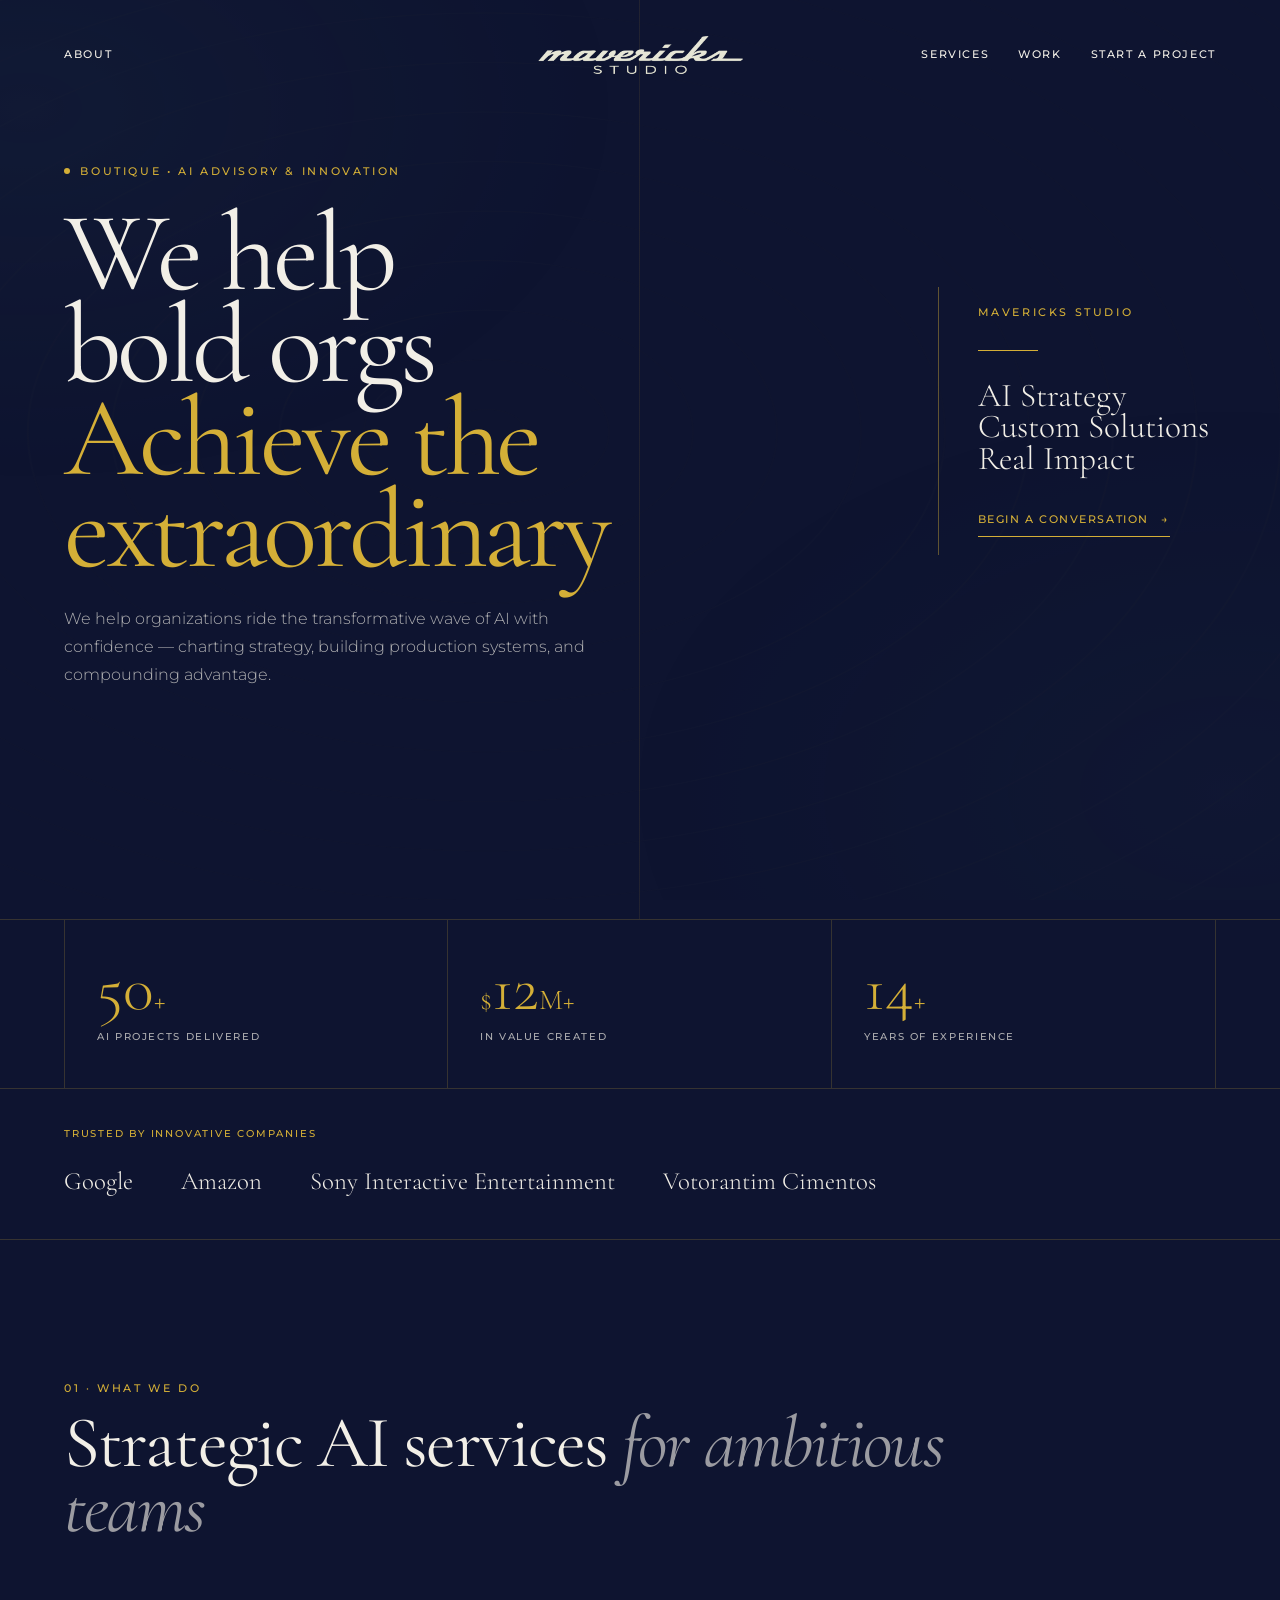
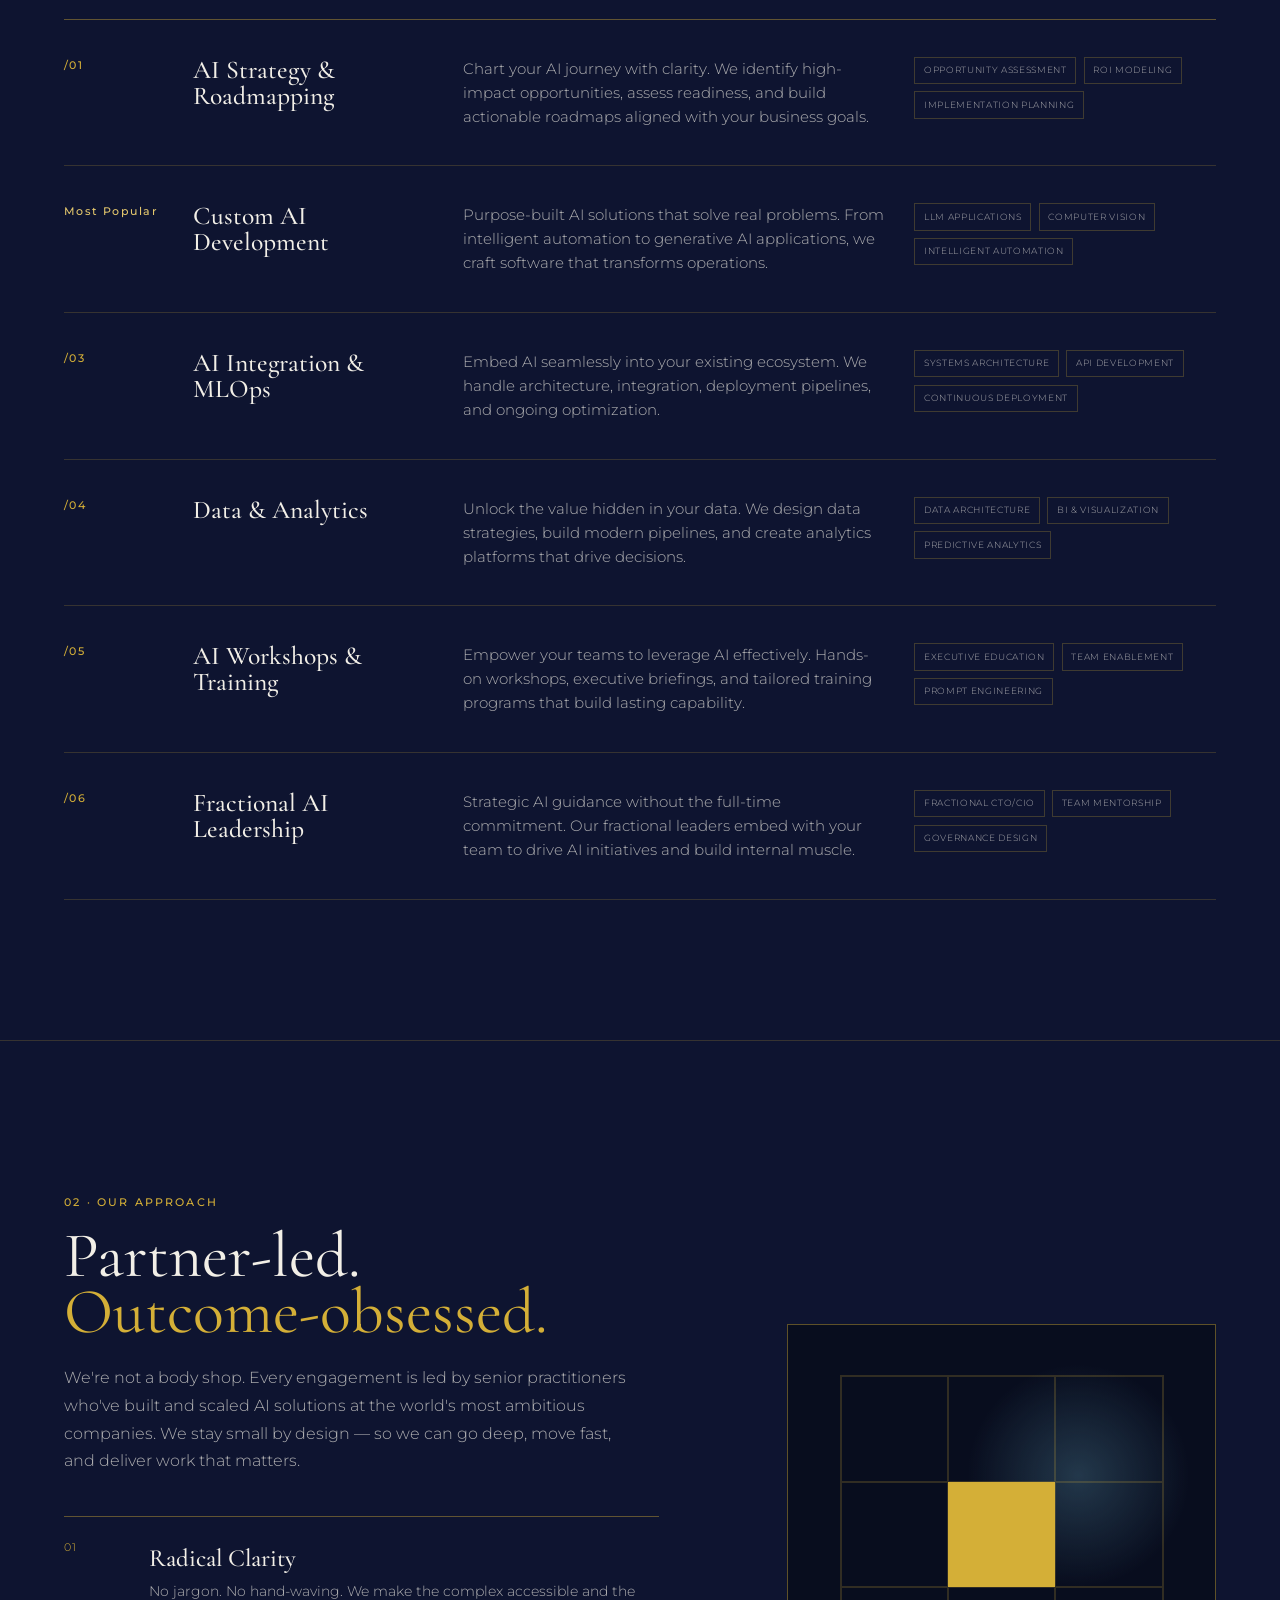
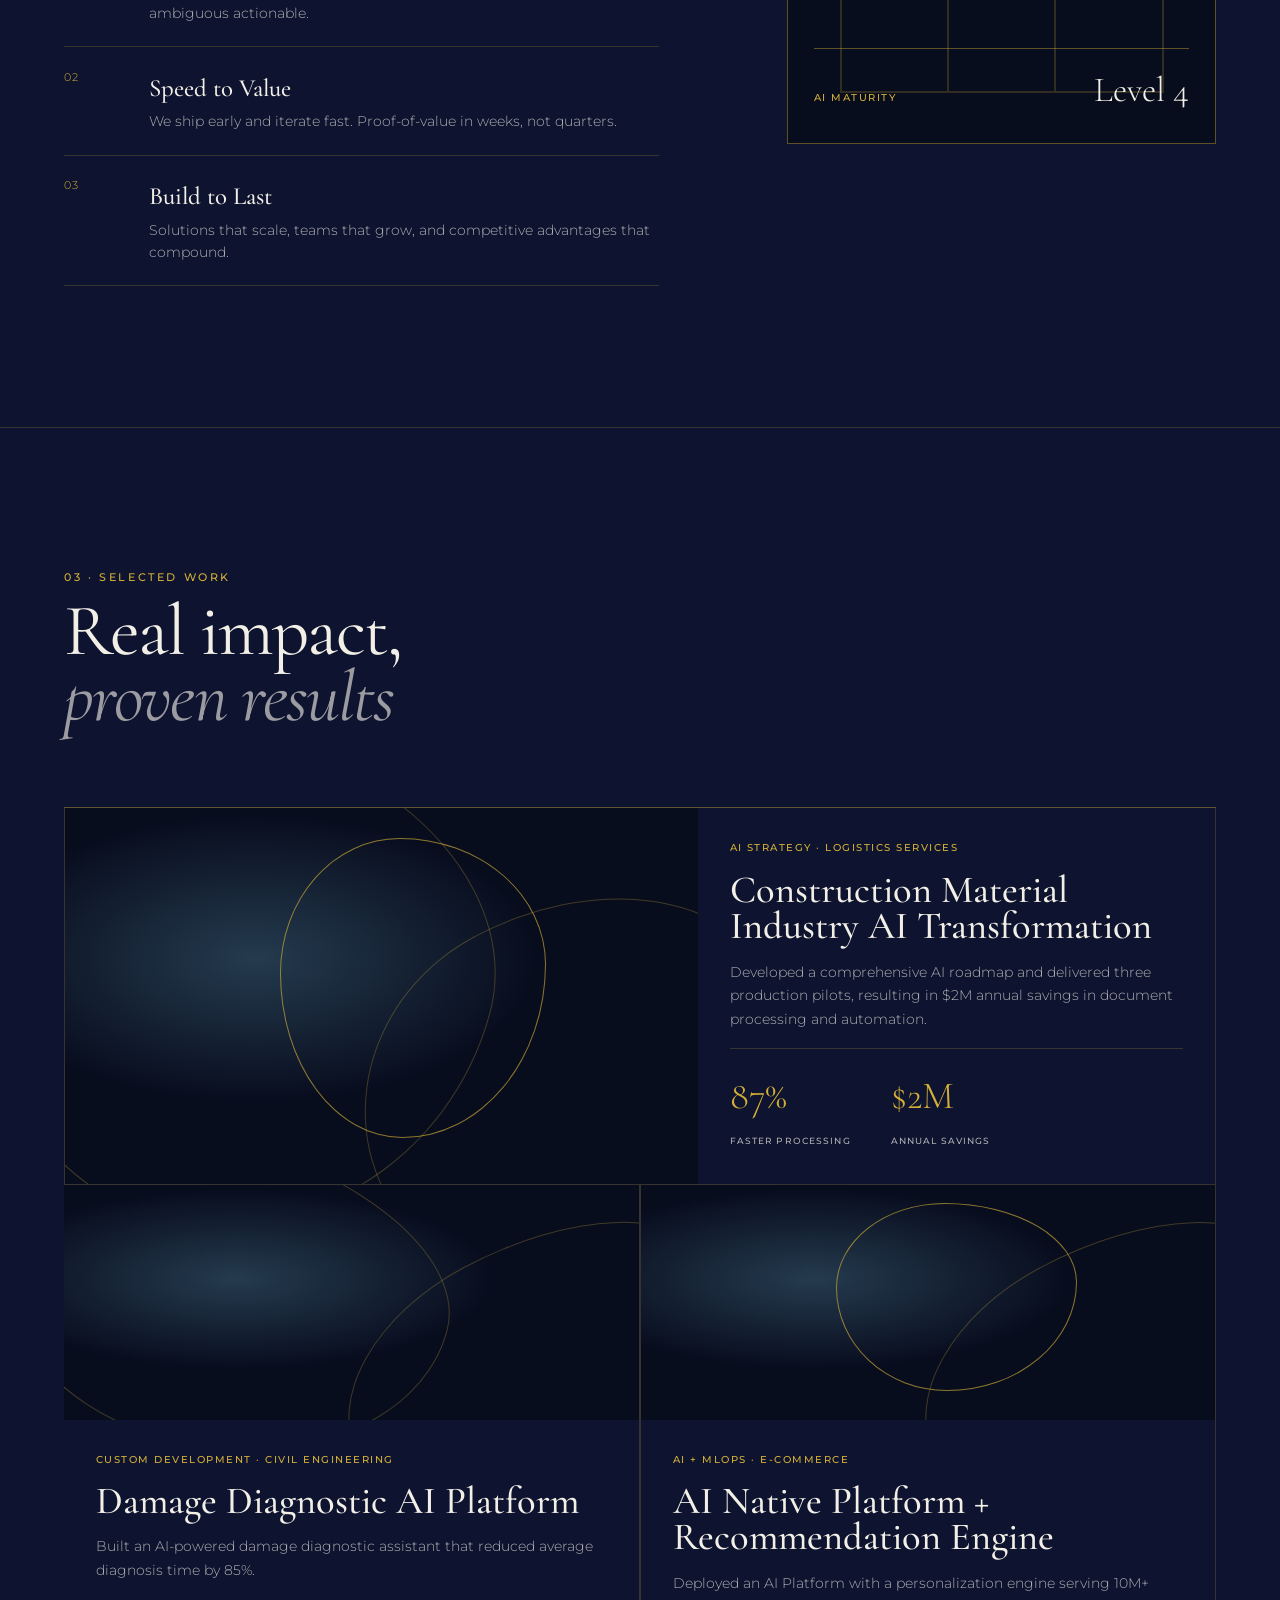
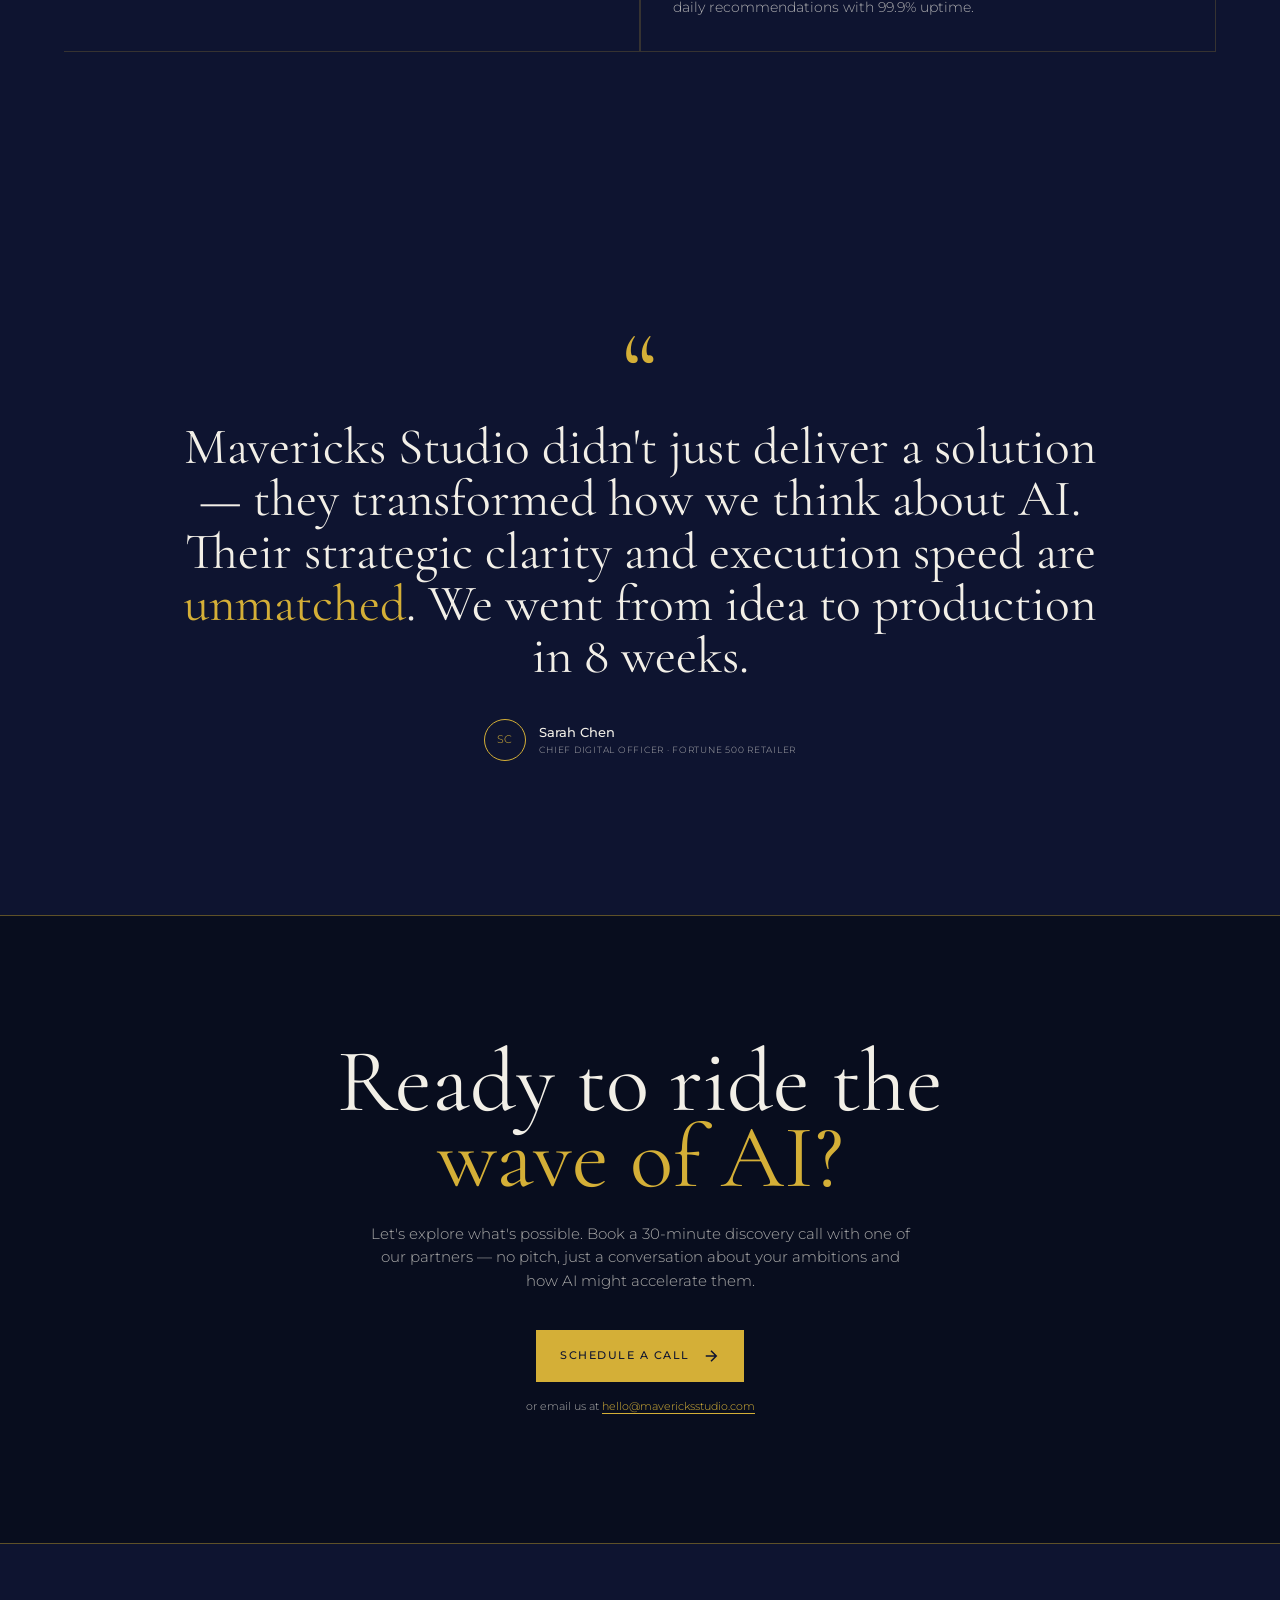
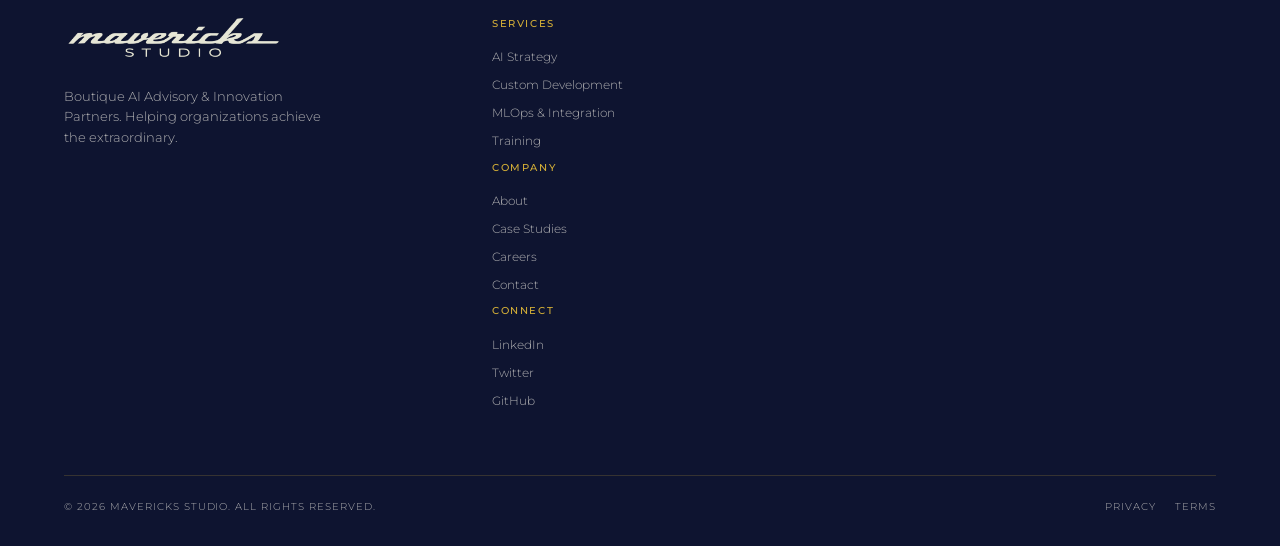
==== commit c31c6e43: "Align site with Mavericks brand guidelines" ====
--- a/index.html
+++ b/index.html
@@ -5,10 +5,7 @@
    <meta name="viewport" content="width=device-width, initial-scale=1.0, viewport-fit=cover">
    <title>Mavericks Studio — AI Advisory &amp; Innovation Partners</title>
    <meta name="description" content="Boutique AI Advisory & Innovation Partners. We help organizations ride the transformative wave of AI with confidence to achieve the extraordinary.">
-   <meta name="theme-color" content="#0000f2">
-   <link rel="preconnect" href="https://fonts.googleapis.com">
-   <link rel="preconnect" href="https://fonts.gstatic.com" crossorigin>
-   <link href="https://fonts.googleapis.com/css2?family=Fraunces:ital,opsz,wght@0,9..144,300;0,9..144,400;0,9..144,500;0,9..144,700;1,9..144,400&family=JetBrains+Mono:wght@400;500;700&family=Inter:wght@400;500;600&display=swap" rel="stylesheet">
+   <meta name="theme-color" content="#0e1430">
    <link rel="stylesheet" href="styles.css">
 </head>
 <body>
@@ -66,54 +63,12 @@
                 </p>
             </div>
 
-            <!-- Terminal-style action block (Hermes motif) -->
-            <div class="hero-right" data-reveal>
-                <p class="eyebrow">Take the first step →</p>
-                <div class="terminal" data-terminal>
-                    <div class="terminal-bar">
-                        <span class="tl r"></span><span class="tl y"></span><span class="tl g"></span>
-                        <span class="tl-name">mavericks — get started</span>
-                    </div>
-                    <div class="terminal-tabs" role="tablist">
-                        <button class="terminal-tab" data-tab="call" aria-selected="true" role="tab">Book a call</button>
-                        <button class="terminal-tab" data-tab="email" aria-selected="false" role="tab">Email us</button>
-                        <button class="terminal-tab" data-tab="copy" aria-selected="false" role="tab">Copy</button>
-                    </div>
-                    <div class="terminal-body">
-                        <!-- Book a call -->
-                        <div data-terminal-panel="call" data-reveal>
-                            <div class="terminal-line">
-                                <span class="prompt">/</span>
-                                <span class="cmd"><b>hello@mavericksstudio.com</b> · 30 min</span>
-                                <a class="btn btn-accent" href="mailto:hello@mavericksstudio.com">Schedule</a>
-                            </div>
-                            <p class="terminal-hint">No pitch — just a conversation about your ambitions and how AI can accelerate them.</p>
-                        </div>
-                        <!-- Email -->
-                        <div data-terminal-panel="email" hidden>
-                            <div class="terminal-line">
-                                <span class="prompt">$</span>
-                                <span class="cmd">mail —to <b>hello@mavericksstudio.com</b></span>
-                                <button class="terminal-copy" data-copy="hello@mavericksstudio.com" aria-label="Copy email address">
-                                    <svg viewBox="0 0 24 24" fill="none" stroke="currentColor" stroke-width="1.75"><rect x="8" y="8" width="13" height="13" rx="2"/><path d="M5 15H4a2 2 0 0 1-2-2V4a2 2 0 0 1 2-2h9a2 2 0 0 1 2 2v1"/></svg>
-                                </button>
-                            </div>
-                            <p class="terminal-hint">Tap the icon to copy <span class="copy-label">hello@mavericksstudio.com</span></p>
-                        </div>
-                        <!-- Copy -->
-                        <div data-terminal-panel="copy" hidden>
-                            <div class="terminal-line">
-                                <span class="prompt">$</span>
-                                <span class="cmd">curl —L <b>getmavericks.ai</b> · start</span>
-                                <button class="terminal-copy" data-copy="curl -L getmavericks.ai/start | bash" aria-label="Copy command">
-                                    <svg viewBox="0 0 24 24" fill="none" stroke="currentColor" stroke-width="1.75"><rect x="8" y="8" width="13" height="13" rx="2"/><path d="M5 15H4a2 2 0 0 1-2-2V4a2 2 0 0 1 2-2h9a2 2 0 0 1 2 2v1"/></svg>
-                                </button>
-                            </div>
-                            <p class="terminal-hint">Copy <span class="copy-label">the discovery-curl</span> to spin up a call.</p>
-                        </div>
-                    </div>
-                </div>
-            </div>
+            <aside class="hero-right" data-reveal>
+                <p class="hero-side-label">Mavericks Studio</p>
+                <div class="hero-side-rule"></div>
+                <p class="hero-side-copy">AI Strategy<br>Custom Solutions<br>Real Impact</p>
+                <a href="#contact" class="text-link">Begin a conversation <span aria-hidden="true">→</span></a>
+            </aside>
 
             <div class="scroll-cue" data-reveal>
                 <span>Scroll to explore</span>
--- a/styles.css
+++ b/styles.css
@@ -1,837 +1,81 @@
 /* ==========================================================================
-   MAVERICKS STUDIO — "Hermitage" edition
-   Design inspired by hermes-agent.nousresearch.com
-   Electric-blue field, light serif display, tracked mono labels, a tabbed
-   terminal-style action block, numbered feature sections, ghost outline
-   wordmarks and hairline frame borders — re-skin of the same content.
+   MAVERICKS STUDIO
+   Brand system applied from Mavericks Studio guidelines
+   Gold #D4AF37 · Ivory #F2EFE7 · Midnight #0E1430 · Slate #2E4A5E · Black #0A0A0A
+   Display: Cormorant Garamond · Interface/body: Montserrat
    ========================================================================== */
+@import url('https://fonts.googleapis.com/css2?family=Cormorant+Garamond:ital,wght@0,400;0,500;0,600;1,400;1,500&family=Montserrat:wght@300;400;500;600&display=swap');
 
-/* ---- Tokens ------------------------------------------------------------- */
 :root{
-  --bg: #0000f2;          /* maverick electric blue   */
-  --bg-deep: #0000d8;    /* slightly darker blue       */
-  --fg: #f5f5f5;         /* off-white foreground       */
-  --paper: #fbfbf7;      /* inverted panel           */
-  --ink: #00063d;        /* near-black ink on paper   */
-  --ink-soft: #2a2f66;
-  --accent: #ff5a36;     /* maverick "wave" accent    */
-  --muted: rgba(245,245,245,.62);
-  --muted-strong: rgba(245,245,245,.85);
-  --line: rgba(245,245,245,.18);
-  --line-strong: rgba(245,245,245,.32);
-
-  --font-display: "Fraunces", "Times New Roman", Georgia, serif;
-  --font-mono: "JetBrains Mono", ui-monospace, "SF Mono", monospace;
-  --font-body: "Inter", system-ui, -apple-system, sans-serif;
-
-  --gutter: clamp(1.25rem, 4.5vw, 6rem);
-  --frame: clamp(6px, 1vw, 16px); /* hairline frame inset */
-
-  --shell-max: 1600px;
+  --midnight:#0e1430;
+  --midnight-deep:#080d1e;
+  --slate:#2e4a5e;
+  --gold:#d4af37;
+  --gold-soft:#e2c66c;
+  --ivory:#f2efe7;
+  --black:#0a0a0a;
+  --ink:#11182e;
+  --ink-muted:#5e6370;
+  --paper-line:rgba(14,20,48,.16);
+  --line:rgba(212,175,55,.42);
+  --line-soft:rgba(212,175,55,.20);
+  --text-muted:rgba(242,239,231,.70);
+  --font-display:'Cormorant Garamond', Georgia, serif;
+  --font-sans:'Montserrat', Arial, sans-serif;
+  --gutter:clamp(1.25rem,5vw,6.5rem);
+  --content:1400px;
 }
 
-/* ---- Reset -------------------------------------------------------------- */
-*,*::before,*::after{ box-sizing:border-box; }
-html{ -webkit-text-size-adjust:100%; }
-body{ margin:0; }
-img,svg,video{ display:block; max-width:100%; }
-a{ color:inherit; text-decoration:none; }
-button{ font:inherit; color:inherit; }
-ul{ margin:0; padding:0; list-style:none; }
+*{box-sizing:border-box} html{background:var(--midnight)} body{margin:0;min-width:0;background:var(--midnight);color:var(--ivory);font-family:var(--font-sans);font-weight:300;line-height:1.55;overflow-x:hidden;-webkit-font-smoothing:antialiased} img,svg{display:block;max-width:100%} a{color:inherit;text-decoration:none} button{font:inherit} ul{list-style:none;margin:0;padding:0} ::selection{color:var(--midnight);background:var(--gold)}
 
-/* ---- Base --------------------------------------------------------------- */
-html{ background:var(--bg); }
-body{
-  background:var(--bg);
-  color:var(--fg);
-  font-family:var(--font-body);
-  font-synthesis:none;
-  -webkit-font-smoothing:antialiased;
-  text-rendering:optimizeLegibility;
-  overflow-x:hidden;
-  /* cursor glow + noise are layered on top of shell */
-}
-::selection{ background:var(--fg); color:var(--bg); }
+/* Deep, restrained mineral texture; it is deliberately not a blue gradient. */
+body::before{content:"";position:fixed;inset:0;z-index:0;pointer-events:none;opacity:.28;background:radial-gradient(ellipse at 2% 12%,rgba(46,74,94,.40),transparent 34%),radial-gradient(ellipse at 96% 88%,rgba(46,74,94,.24),transparent 36%),repeating-radial-gradient(ellipse at 38% 48%,transparent 0 37px,rgba(212,175,55,.045) 38px 39px,transparent 40px 84px)}
+body>*{position:relative;z-index:1}.cursor-glow,.frame{display:none}.section-container{width:min(100%,var(--content));margin-inline:auto;padding-inline:var(--gutter)}
 
-.shell{
-  min-height:100dvh;
-  width:100%;
-  position:relative;
-  isolation:isolate;
-}
-.shell::after{ /* subtle film grain over the whole page */
-  content:"";
-  position:fixed;
-  inset:0;
-  z-index:60;
-  pointer-events:none;
-  opacity:.05;
-  mix-blend-mode:overlay;
-  background-image:url("data:image/svg+xml,%3Csvg xmlns='http://www.w3.org/2000/svg' width='140' height='140'%3E%3Cfilter id='n'%3E%3CfeTurbulence type='fractalNoise' baseFrequency='0.85' numOctaves='2' stitchTiles='stitch'/%3E%3C/filter%3E%3Crect width='100%25' height='100%25' filter='url(%23n)'/%3E%3C/svg%3E");
-}
+/* Type */
+.display{font-family:var(--font-display);font-weight:400;line-height:.82;letter-spacing:-.036em;text-transform:none}.eyebrow,.count,.hero-side-label{font-family:var(--font-sans);font-size:.68rem;font-weight:500;letter-spacing:.24em;text-transform:uppercase;color:var(--gold)}.eyebrow{display:flex;align-items:center;gap:.65rem}.eyebrow .dot{height:6px;width:6px;border-radius:50%;background:var(--gold)}.lead{max-width:52ch;font-size:1rem;line-height:1.75;color:var(--text-muted)}.accent{color:var(--gold)}.muted{color:rgba(242,239,231,.62)}
 
-/* Cursor glow (kept from original, subtle) */
-.cursor-glow{
-  position:fixed;
-  top:0; left:0;
-  width:520px; height:520px;
-  margin:-260px 0 0 -260px;
-  border-radius:50%;
-  background:radial-gradient(circle, rgba(255,255,255,.10) 0%, rgba(255,90,54,.06) 35%, transparent 68%);
-  pointer-events:none;
-  z-index:1;
-  transition:opacity .4s ease;
-}
+/* Navigation */
+.nav{position:absolute;inset:0 0 auto;z-index:20;width:min(100%,var(--content));margin:auto;padding:2.1rem var(--gutter);display:grid;grid-template-columns:1fr auto 1fr;align-items:center}.nav.scrolled{position:fixed;width:100%;background:rgba(8,13,30,.95);border-bottom:1px solid var(--line-soft);backdrop-filter:blur(12px)}.nav-left,.nav-right{display:flex;align-items:center;gap:1.8rem}.nav-left{justify-self:start}.nav-right{justify-self:end}.nav a.navlink{font-family:var(--font-sans);font-size:.68rem;font-weight:500;letter-spacing:.15em;text-transform:uppercase;color:var(--ivory);transition:color .2s}.nav a.navlink:hover{color:var(--gold)}.logo{display:inline-flex;justify-self:center}.logo img{height:42px;width:auto;filter:sepia(1) saturate(.95) hue-rotate(358deg) brightness(.86) contrast(1.12)}.menu-btn{display:none;background:transparent;border:1px solid var(--line);height:44px;width:44px;padding:0;position:relative}.menu-btn span{position:absolute;left:11px;right:11px;height:1px;background:var(--gold);transition:transform .2s}.menu-btn span:first-child{top:17px}.menu-btn span:last-child{bottom:17px}.menu-btn.active span:first-child{transform:translateY(4px) rotate(45deg)}.menu-btn.active span:last-child{transform:translateY(-4px) rotate(-45deg)}.mobile-menu{display:none}
 
-/* ---- Container ---------------------------------------------------------- */
-.section-container{
-  width:100%;
-  max-width:var(--shell-max);
-  margin-inline:auto;
-  padding-inline:var(--gutter);
-}
-.section{
-  padding-block:clamp(4.5rem, 9vw, 9rem);
-  position:relative;
-}
+/* Buttons, text actions */
+.btn{display:inline-flex;align-items:center;gap:.75rem;padding:.8rem 1.15rem;border:1px solid var(--gold);font-family:var(--font-sans);font-size:.68rem;font-weight:500;letter-spacing:.14em;text-transform:uppercase;transition:background .2s,color .2s,transform .2s}.btn:hover{transform:translateY(-2px)}.btn-primary{background:var(--gold);color:var(--midnight)}.btn-primary:hover{background:var(--ivory);border-color:var(--ivory)}.btn-ghost{color:var(--gold);background:transparent}.btn-ghost:hover{background:var(--gold);color:var(--midnight)}.btn-accent{background:var(--gold);color:var(--midnight)}.btn-lg{padding:1rem 1.45rem}.text-link{display:inline-flex;align-items:center;gap:.75rem;border-bottom:1px solid var(--gold);padding-bottom:.45rem;font-family:var(--font-sans);font-size:.7rem;font-weight:500;letter-spacing:.14em;text-transform:uppercase;color:var(--gold);transition:gap .2s}.text-link:hover{gap:1.2rem}
 
-/* ---- Typography helpers ------------------------------------------------- */
-.eyebrow{
-  font-family:var(--font-mono);
-  font-size:clamp(.66rem, 1.1vw, .8rem);
-  letter-spacing:.24em;
-  text-transform:uppercase;
-  color:var(--muted-strong);
-  display:inline-flex;
-  align-items:center;
-  gap:.6em;
-}
-.eyebrow .dot{
-  width:.5em; height:.5em; border-radius:50%;
-  background:var(--accent);
-  box-shadow:0 0 14px var(--accent);
-}
-.display{
-  font-family:var(--font-display);
-  font-weight:300;
-  line-height:.92;
-  letter-spacing:-.01em;
-  text-transform:uppercase;
-}
-.lead{
-  font-family:var(--font-body);
-  font-weight:400;
-  color:var(--muted-strong);
-  font-size:clamp(1rem, 1.4vw, 1.18rem);
-  line-height:1.55;
-  max-width:46ch;
-}
-.accent{ color:var(--accent); }
-.muted{ color:var(--muted); }
-.mono{ font-family:var(--font-mono); }
+/* Hero */
+.hero{min-height:100dvh;padding:9.5rem 0 3rem;position:relative;display:flex;align-items:center;overflow:hidden;border-bottom:1px solid var(--line-soft)}.hero-bg{position:absolute;inset:0;pointer-events:none;opacity:.5}.grid-pattern{position:absolute;inset:0;background:linear-gradient(90deg,transparent calc(50% - .5px),var(--line-soft) calc(50% - .5px),var(--line-soft) calc(50% + .5px),transparent calc(50% + .5px))}.orb{display:none}.hero-inner{display:grid;grid-template-columns:minmax(0,1fr) minmax(220px,.36fr);gap:clamp(2.5rem,8vw,11rem);align-items:end}.hero-left{min-width:0}.hero h1{max-width:9.8ch;margin:1.7rem 0 1.8rem;font-size:clamp(4rem,8.8vw,9.1rem)}.hero h1 .line{display:block}.hero h1 .accent{color:var(--gold)}.hero-sub{margin:0}.hero-right{align-self:center;border-left:1px solid var(--line);padding:1.1rem 0 1.1rem clamp(1.4rem,3vw,3rem)}.hero-side-label{margin:0 0 1.8rem}.hero-side-rule{height:1px;width:60px;background:var(--gold);margin-bottom:1.8rem}.hero-side-copy{margin:0 0 2rem;font-family:var(--font-display);font-size:clamp(1.7rem,2.6vw,2.65rem);line-height:.95;color:var(--ivory)}.scroll-cue{grid-column:1/-1;margin-top:4rem;display:flex;align-items:center;gap:.85rem;font-family:var(--font-sans);font-size:.62rem;font-weight:500;letter-spacing:.22em;text-transform:uppercase;color:var(--gold)}.scroll-cue .rail{height:1px;width:52px;background:var(--gold)}
 
-/* ---- Hairline viewport frame ------------------------------------------- */
-.frame{
-  position:fixed;
-  inset:var(--frame);
-  border:1px solid var(--line);
-  z-index:55;
-  pointer-events:none;
-  mix-blend-mode:soft-light;
-}
-.frame::before,.frame::after{
-  content:"";
-  position:absolute;
-  width:1.3rem; height:1.3rem;
-  border:1px solid var(--line-strong);
-}
-.frame::before{ top:-1px; left:-1px; border-right:0; border-bottom:0; }
-.frame::after{ bottom:-1px; right:-1px; border-left:0; border-top:0; }
+/* Sections */
+.section,.content,.full{padding-block:clamp(5.5rem,11vw,10rem)}.section-head{max-width:58rem;margin-bottom:clamp(3rem,6vw,5.5rem)}.section-head h2{margin:.85rem 0 0;font-family:var(--font-display);font-size:clamp(3rem,5.7vw,5.8rem);font-weight:400;line-height:.9;letter-spacing:-.026em}.section-head p{margin:1rem 0 0}.section-head .count{display:block}.section-head h2 .muted{font-style:italic}
 
-/* ---- Navigation --------------------------------------------------------- */
-.nav{
-  position:absolute;
-  top:calc(var(--frame) + var(--gutter) * .55);
-  left:0; right:0;
-  z-index:40;
-  padding-inline:var(--gutter);
-  display:grid;
-  grid-template-columns:1fr auto 1fr;
-  align-items:center;
-  gap:1rem;
-  transition:transform .35s cubic-bezier(.4,0,.2,1), background .35s, backdrop-filter .35s;
-}
-.nav.scrolled{
-  position:fixed;
-  top:0; left:0; right:0;
-  background:rgba(0,0,242,.82);
-  backdrop-filter:blur(18px) saturate(1.4);
-  border-bottom:1px solid var(--line);
-  z-index:50;
-}
-.nav-left{ display:flex; gap:1.5rem; justify-self:start; }
-.nav-center{ justify-self:center; }
-.nav-right{ display:flex; gap:1.5rem; align-items:center; justify-self:end; }
+/* Evidence band */
+.stats{border-bottom:1px solid var(--line-soft)}.stats-row{display:grid;grid-template-columns:repeat(3,1fr)}.stat{padding:2.7rem 2rem;border-right:1px solid var(--line-soft)}.stat:first-child{border-left:1px solid var(--line-soft)}.stat-value{font-family:var(--font-display);font-size:clamp(3.4rem,5vw,5.6rem);line-height:.8;color:var(--gold)}.stat-value .pre,.stat-value .suf{font-size:.45em}.stat-label{display:block;margin-top:.9rem;font-size:.64rem;font-weight:500;letter-spacing:.16em;text-transform:uppercase;color:var(--text-muted)}.clients{padding:2.35rem 0;border-bottom:1px solid var(--line-soft)}.clients-label{margin:0 0 1.3rem;font-size:.62rem;font-weight:500;letter-spacing:.18em;text-transform:uppercase;color:var(--gold)}.clients-row{display:flex;flex-wrap:wrap;gap:1rem 3rem;align-items:center}.client-logo{font-family:var(--font-display);font-size:1.55rem;color:var(--ivory)}
 
-.nav a.navlink{
-  font-family:var(--font-mono);
-  font-size:clamp(.72rem,1vw,.9rem);
-  font-weight:600;
-  letter-spacing:.08em;
-  text-transform:uppercase;
-  padding:.45rem 0;
-  position:relative;
-  opacity:.85;
-  transition:opacity .2s;
-}
-.nav a.navlink::after{
-  content:"";
-  position:absolute; left:0; right:0; bottom:-.05rem;
-  height:1px; background:currentColor;
-  transform:scaleX(0); transform-origin:left;
-  transition:transform .25s ease;
-}
-.nav a.navlink:hover{ opacity:1; }
-.nav a.navlink:hover::after{ transform:scaleX(1); }
+/* Services: a considered indexed list, not a tile grid */
+.services-grid{border-top:1px solid var(--line)}.service{position:relative;display:grid;grid-template-columns:100px minmax(220px,.8fr) minmax(320px,1.4fr) minmax(240px,1fr);align-items:start;gap:1.8rem;padding:2.3rem 0;border-bottom:1px solid var(--line-soft);background:transparent;transition:padding .3s}.service:hover{padding-left:.8rem}.service .no,.service .badge{font-family:var(--font-sans);font-size:.68rem;font-weight:500;letter-spacing:.13em;color:var(--gold)}.service .badge{color:var(--gold-soft)}.service-icon{display:none}.service h3{margin:0;font-family:var(--font-display);font-weight:500;font-size:clamp(1.45rem,2vw,2rem);line-height:1.02}.service p{margin:0;color:var(--text-muted);font-size:.91rem;line-height:1.65}.service .tags{display:flex;flex-wrap:wrap;gap:.45rem}.service .tags li{font-size:.59rem;letter-spacing:.07em;text-transform:uppercase;color:rgba(242,239,231,.68);padding:.34rem .55rem;border:1px solid rgba(212,175,55,.25)}
 
-.logo{ display:inline-flex; align-items:center; }
-.logo img{
-  height:clamp(30px,3.2vw,46px);
-  width:auto;
-  border-radius:999px;
-  background:rgba(0,0,0,.85);
-  padding:.35em .9em;
-  box-shadow:0 6px 24px rgba(0,0,30,.35);
-}
+/* Approach */
+.approach{border-top:1px solid var(--line-soft)}.approach-grid{display:grid;grid-template-columns:1fr .72fr;gap:clamp(3rem,10vw,12rem);align-items:center}.approach-text .kicker{font-size:.68rem;font-weight:500;letter-spacing:.2em;text-transform:uppercase;color:var(--gold)}.approach-text h2{margin:1rem 0 1.5rem;font-family:var(--font-display);font-size:clamp(3.2rem,5vw,5rem);font-weight:400;line-height:.88}.approach-text>p{max-width:52ch;color:var(--text-muted);line-height:1.72}.values{margin-top:2.6rem;border-top:1px solid var(--line)}.value{display:grid;grid-template-columns:64px 1fr;gap:1.3rem;padding:1.35rem 0;border-bottom:1px solid var(--line-soft)}.value .v-no{font-family:var(--font-sans);font-size:.7rem;letter-spacing:.1em;color:var(--gold)}.value h4{margin:0 0 .25rem;font-family:var(--font-display);font-weight:500;font-size:1.55rem}.value p{margin:0;color:var(--text-muted);font-size:.88rem}.approach-visual{min-height:420px;position:relative;border:1px solid var(--line);background:radial-gradient(circle at 68% 36%,rgba(46,74,94,.70),transparent 28%),var(--midnight-deep);overflow:hidden}.visual-grid{position:absolute;inset:12%;display:grid;grid-template-columns:repeat(3,1fr);grid-template-rows:repeat(3,1fr);border:1px solid var(--line-soft)}.visual-block{border:1px solid var(--line-soft)}.visual-block.active{background:var(--gold)}.visual-overlay{position:absolute;inset:auto 1.6rem 1.6rem;display:flex;justify-content:space-between;align-items:baseline;border-top:1px solid var(--line);padding-top:.85rem}.visual-label{font-size:.62rem;font-weight:500;letter-spacing:.15em;text-transform:uppercase;color:var(--gold)}.visual-val{font-family:var(--font-display);font-size:2.2rem}
 
-/* pill cta */
-.btn{
-  --pad-x:1.6rem; --pad-y:.85rem;
-  display:inline-flex; align-items:center; gap:.6em;
-  padding:var(--pad-y) var(--pad-x);
-  font-family:var(--font-mono);
-  font-size:clamp(.74rem,1vw,.86rem);
-  font-weight:700;
-  letter-spacing:.06em;
-  text-transform:uppercase;
-  border-radius:999px;
-  border:1px solid transparent;
-  transition:transform .2s ease, background .2s, color .2s, border-color .2s;
-  white-space:nowrap;
-}
-.btn svg{ width:1.05em; height:1.05em; }
-.btn-primary{ background:var(--fg); color:var(--bg); }
-.btn-primary:hover{ transform:translateY(-2px); box-shadow:0 10px 30px rgba(255,90,54,.28); }
-.btn-primary:active{ transform:translateY(0); }
-.btn-ghost{ border-color:var(--line-strong); color:var(--fg); }
-.btn-ghost:hover{ background:rgba(255,255,255,.08); border-color:var(--fg); }
-.btn-accent{ background:var(--accent); color:#fff; }
-.btn-accent:hover{ transform:translateY(-2px); box-shadow:0 10px 30px rgba(255,90,54,.45); }
-.btn-lg{ --pad-x:2rem; --pad-y:1.05rem; font-size:.92rem; }
+/* Work */
+.work{border-top:1px solid var(--line-soft)}.work-grid{display:grid;grid-template-columns:repeat(2,1fr);gap:0;border-top:1px solid var(--line)}.work-card{border-right:1px solid var(--line-soft);border-bottom:1px solid var(--line-soft);background:transparent}.work-card:nth-child(odd){border-left:1px solid var(--line-soft)}.work-card.large{grid-column:1/-1;display:grid;grid-template-columns:1.1fr .9fr}.work-media{min-height:235px;position:relative;background:radial-gradient(ellipse at 30% 40%,rgba(46,74,94,.75),transparent 45%),var(--midnight-deep);overflow:hidden}.work-card.large .work-media{min-height:340px}.wave{position:absolute;border:1px solid var(--line);border-radius:45% 55% 54% 46% / 45% 42% 58% 55%;opacity:.65}.wave.w1{width:80%;height:130%;top:-18%;left:-13%;transform:rotate(15deg)}.wave.w2{width:70%;height:110%;bottom:-35%;right:-18%;transform:rotate(-28deg)}.wave.w3{width:42%;height:80%;top:8%;right:24%;border-color:var(--gold)}.work-body{padding:2rem;display:flex;flex-direction:column;gap:1rem}.work-cat{font-size:.62rem;font-weight:500;letter-spacing:.15em;text-transform:uppercase;color:var(--gold)}.work-body h3{margin:0;font-family:var(--font-display);font-size:clamp(1.75rem,3vw,3rem);font-weight:500;line-height:.95}.work-body p{margin:0;color:var(--text-muted);font-size:.9rem;line-height:1.65}.work-stats{display:flex;gap:2.5rem;margin-top:auto;padding-top:1.15rem;border-top:1px solid var(--line-soft)}.work-stat .v{display:block;font-family:var(--font-display);font-size:2.4rem;color:var(--gold)}.work-stat .l{font-size:.59rem;font-weight:500;letter-spacing:.12em;text-transform:uppercase;color:var(--text-muted)}
 
-/* mobile menu */
-.menu-btn{
-  display:none;
-  width:46px; height:46px;
-  border:1px solid var(--line-strong);
-  border-radius:12px;
-  background:transparent;
-  position:relative;
-  cursor:pointer;
-}
-.menu-btn span{
-  position:absolute; left:12px; right:12px;
-  height:1.5px; background:var(--fg);
-  transition:transform .25s, opacity .2s;
-}
-.menu-btn span:nth-child(1){ top:18px; }
-.menu-btn span:nth-child(2){ bottom:18px; }
-.menu-btn.active span:nth-child(1){ transform:translateY(5px) rotate(45deg); }
-.menu-btn.active span:nth-child(2){ transform:translateY(-5px) rotate(-45deg); }
+/* Quote and contact */
+.testimonial{padding-block:clamp(6rem,12vw,12rem);text-align:center}.testimonial-inner{max-width:920px;margin:auto}.quote-mark{font-family:var(--font-display);font-size:7rem;line-height:.45;color:var(--gold)}.testimonial blockquote{margin:1.5rem 0 0;font-family:var(--font-display);font-size:clamp(2rem,4vw,4.1rem);font-weight:400;line-height:1.02}.t-author{display:flex;justify-content:center;align-items:center;gap:.85rem;margin-top:2.3rem}.t-avatar{display:grid;place-items:center;width:42px;height:42px;border:1px solid var(--gold);border-radius:50%;font-size:.7rem;letter-spacing:.06em;color:var(--gold)}.t-info{text-align:left}.t-info .n{font-size:.8rem;font-weight:500}.t-info .r{font-size:.58rem;letter-spacing:.08em;text-transform:uppercase;color:var(--text-muted)}.cta{border-top:1px solid var(--line);border-bottom:1px solid var(--line);background:var(--midnight-deep)}.cta-bg{display:none}.cta-inner{padding:clamp(5rem,10vw,9rem) 0;text-align:center}.cta h2{margin:0;font-family:var(--font-display);font-size:clamp(3.5rem,7vw,7rem);font-weight:400;line-height:.85}.cta h2 .accent{color:var(--gold)}.cta p{max-width:55ch;margin:1.6rem auto 2.3rem;color:var(--text-muted);font-size:.96rem}.cta-actions{display:flex;flex-direction:column;align-items:center;gap:1rem}.cta-note{font-size:.68rem;color:var(--text-muted)}.cta-note a{color:var(--gold);border-bottom:1px solid var(--gold)}.ghost{display:none}
 
-.mobile-menu{
-  position:fixed; inset:0;
-  background:var(--bg-deep);
-  z-index:45;
-  display:none;
-  flex-direction:column;
-  justify-content:center;
-  padding:2rem var(--gutter);
-  gap:.25rem;
-}
-.mobile-menu.active{ display:flex; }
-.mobile-menu a{
-  font-family:var(--font-display);
-  font-weight:300;
-  font-size:2.2rem;
-  text-transform:uppercase;
-  letter-spacing:-.01em;
-  padding:.5rem 0;
-  border-bottom:1px solid var(--line);
-}
+/* Footer */
+.footer{padding:4.5rem 0 2rem}.footer-grid{display:grid;grid-template-columns:1.8fr repeat(3,1fr);gap:2rem}.footer-brand img{height:43px;filter:sepia(1) saturate(.95) hue-rotate(358deg) brightness(.86) contrast(1.12)}.footer-brand p{max-width:31ch;margin:1.2rem 0 0;color:var(--text-muted);font-size:.83rem}.footer-col h4{margin:0 0 1rem;font-size:.62rem;font-weight:500;letter-spacing:.16em;text-transform:uppercase;color:var(--gold)}.footer-col a{display:block;margin:.55rem 0;font-size:.78rem;color:var(--text-muted)}.footer-col a:hover{color:var(--gold)}.footer-bottom{display:flex;justify-content:space-between;margin-top:3.5rem;padding-top:1.4rem;border-top:1px solid var(--line-soft)}.footer-bottom p,.footer-legal a{margin:0;font-size:.61rem;letter-spacing:.1em;text-transform:uppercase;color:var(--text-muted)}.footer-legal{display:flex;gap:1.2rem}.footer-legal a:hover{color:var(--gold)}
 
-/* ---- Hero --------------------------------------------------------------- */
-.hero{
-  position:relative;
-  min-height:100dvh;
-  padding-top:calc(var(--frame) + clamp(6rem, 14vh, 11rem));
-  padding-bottom:clamp(2.5rem, 6vh, 5rem);
-  overflow:hidden;
-  display:flex;
-  flex-direction:column;
-  justify-content:space-between;
-}
-.hero-bg{ position:absolute; inset:0; z-index:0; overflow:hidden; }
-.grid-pattern{
-  position:absolute; inset:-2px;
-  background-image:
-    linear-gradient(var(--line) 1px, transparent 1px),
-    linear-gradient(90deg, var(--line) 1px, transparent 1px);
-  background-size:clamp(60px,7vw,120px) clamp(60px,7vw,120px);
-  mask-image:radial-gradient(120% 90% at 50% 20%, #000 20%, transparent 78%);
-  opacity:.5;
-}
-.orb{
-  position:absolute; border-radius:50%;
-  filter:blur(60px); mix-blend-mode:screen;
-  animation:drift 14s ease-in-out infinite alternate;
-}
-.orb-1{ width:46vw; height:46vw; top:-8vw; right:-6vw;
-  background:radial-gradient(circle at 30% 30%, #2a35ff, #0a10e0 60%, transparent); }
-.orb-2{ width:34vw; height:34vw; bottom:-6vw; left:-8vw; animation-delay:-6s;
-  background:radial-gradient(circle at 60% 60%, #ff5a36, #ff9a3e 55%, transparent); }
-@keyframes drift{ to{ transform:translate3d(0,3vw,0) scale(1.06); } }
+/* Inner pages */
+.page-hero{padding:12rem 0 5rem;min-height:56vh;display:flex;align-items:end;border-bottom:1px solid var(--line-soft);position:relative;overflow:hidden}.page-hero .hero-bg{position:absolute;inset:0;opacity:.38}.page-hero .display{margin:1rem 0 0;font-size:clamp(4rem,7.5vw,8rem);line-height:.86}.page-hero .lead{margin:1.2rem 0 0}.content-grid{display:grid;grid-template-columns:minmax(0,1fr) 300px;gap:clamp(3rem,9vw,10rem)}.prose h2,.legal h2{margin:3rem 0 1rem;font-family:var(--font-display);font-size:2.7rem;font-weight:500;line-height:.95}.prose h2:first-child,.legal h2:first-child{margin-top:0}.prose p,.legal p{max-width:67ch;margin:0 0 1rem;color:var(--text-muted);font-size:.95rem;line-height:1.78}.prose .hl{color:var(--gold)}.about-list{border-top:1px solid var(--line);margin-top:1.5rem}.about-list li{padding:1rem 0;border-bottom:1px solid var(--line-soft);color:var(--text-muted);font-size:.9rem}.about-list li::before{content:'—';padding-right:.7rem;color:var(--gold)}.about-list strong{color:var(--ivory)}.sidebar{align-self:start;border-top:1px solid var(--line)}.card{padding:1.4rem 0;border-bottom:1px solid var(--line-soft)}.card h3{margin:0 0 1rem;font-size:.65rem;font-weight:500;letter-spacing:.15em;text-transform:uppercase;color:var(--gold)}.card p{margin:0;color:var(--text-muted);font-size:.84rem}.fact{display:flex;justify-content:space-between;gap:1rem;padding:.55rem 0}.fact .fv{font-family:var(--font-display);font-size:2rem;color:var(--gold)}.fact .fl{align-self:center;font-size:.59rem;letter-spacing:.08em;text-transform:uppercase;color:var(--text-muted)}
 
-.hero-inner{
-  position:relative; z-index:3;
-  display:grid;
-  grid-template-columns:minmax(0,1fr) auto;
-  gap:clamp(2rem,4vw,4rem);
-  align-items:end;
-}
-.hero-left{ max-width:min(58ch, 100%); }
-.hero h1{
-  margin:1.4rem 0 0;
-  font-size:clamp(3rem, 7.15vw, 6.45rem);
-  max-width:9.5ch;
-  overflow-wrap:anywhere;
-}
-.hero h1 .line{ display:block; }
-.hero h1 .line.accent{ color:transparent; -webkit-text-stroke:1px var(--accent); text-stroke:1px var(--accent); }
-.hero-sub{ margin-top:1.6rem; max-width:40ch; }
+/* Careers */
+.benefits{display:grid;grid-template-columns:repeat(4,1fr);border-top:1px solid var(--line)}.benefit{padding:1.7rem;border-right:1px solid var(--line-soft);border-bottom:1px solid var(--line-soft)}.benefit:first-child{border-left:1px solid var(--line-soft)}.benefit .ic{height:46px;width:46px;color:var(--gold)}.benefit h3{margin:1.6rem 0 .6rem;font-family:var(--font-display);font-size:1.7rem;font-weight:500;line-height:1}.benefit p{margin:0;color:var(--text-muted);font-size:.84rem}.positions{border-top:1px solid var(--line)}.position{display:grid;grid-template-columns:1fr auto;gap:2rem;align-items:center;padding:1.8rem 0;border-bottom:1px solid var(--line-soft)}.position h3{margin:0 0 .6rem;font-family:var(--font-display);font-size:2.1rem;font-weight:500;line-height:1}.position-meta{display:flex;gap:.55rem;margin-bottom:.8rem}.position-meta span{padding:.25rem .45rem;border:1px solid var(--line-soft);color:var(--gold);font-size:.57rem;letter-spacing:.09em;text-transform:uppercase}.position p{margin:0;max-width:58ch;color:var(--text-muted);font-size:.86rem}.apply{display:flex;justify-content:space-between;align-items:center;gap:2rem;margin-top:3rem;padding-top:2rem;border-top:1px solid var(--line)}.apply h3{margin:0 0 .45rem;font-family:var(--font-display);font-size:2.2rem;font-weight:500}.apply p{max-width:54ch;margin:0;color:var(--text-muted);font-size:.86rem}
 
-.hero-right{
-  width:clamp(280px, 30vw, 430px);
-  display:flex; flex-direction:column; gap:1.4rem;
-}
-.scroll-cue{
-  grid-column:1/-1;
-  display:flex; align-items:center; gap:1rem;
-  color:var(--muted);
-  font-family:var(--font-mono);
-  font-size:.72rem; letter-spacing:.22em; text-transform:uppercase;
-  margin-top:2.5rem;
-}
-.scroll-cue .rail{ width:3.5rem; height:1px; background:var(--line-strong); position:relative; overflow:hidden; }
-.scroll-cue .rail::after{ content:""; position:absolute; inset:0; width:40%; background:var(--accent);
-  animation:rail 2.2s ease-in-out infinite; }
-@keyframes rail{ 0%{ transform:translateX(-100%);} 100%{ transform:translateX(300%);} }
+/* Legal */
+.legal{max-width:780px}.legal h2{padding-top:2rem;border-top:1px solid var(--line-soft);font-size:2.25rem}.legal h3{margin:1.7rem 0 .7rem;font-size:.68rem;font-weight:500;letter-spacing:.14em;text-transform:uppercase;color:var(--gold)}.legal ul{margin:0 0 1.4rem}.legal li{padding:.35rem 0;color:var(--text-muted);font-size:.9rem}.legal li::before{content:'—';padding-right:.65rem;color:var(--gold)}.legal a{color:var(--gold);border-bottom:1px solid var(--gold)}
 
-/* ---- Terminal-style action block --------------------------------------- */
-.terminal{
-  background:#fff;
-  color:var(--ink);
-  border-radius:12px;
-  border:1px solid rgba(0,6,61,.10);
-  box-shadow:0 24px 60px rgba(0,0,40,.35);
-  overflow:hidden;
-  font-family:var(--font-mono);
-}
-.terminal-bar{
-  display:flex; align-items:center; gap:.6rem;
-  padding:.7rem 1rem;
-  border-bottom:1px solid rgba(0,6,61,.08);
-  background:linear-gradient(180deg,#fff, #f4f4ee);
-}
-.terminal-bar .tl{ width:.6rem; height:.6rem; border-radius:50%; }
-.terminal-bar .tl.r{ background:#ff5f57; } .terminal-bar .tl.y{ background:#febc2e; } .terminal-bar .tl.g{ background:#28c840; }
-.terminal-bar .tl-name{ margin-left:auto; font-size:.7rem; color:#7a7f9e; letter-spacing:.05em; }
-.terminal-tabs{
-  display:flex; gap:1.25rem;
-  border-bottom:1px solid rgba(0,6,61,.08);
-  padding-inline:1rem;
-}
-.terminal-tab{
-  background:none; border:0; cursor:pointer;
-  font-family:var(--font-mono);
-  font-size:.76rem; font-weight:700; letter-spacing:.04em;
-  color:#9a9fbd;
-  padding:.8rem .1rem;
-  border-bottom:2px solid transparent;
-  margin-bottom:-1px;
-  transition:color .2s, border-color .2s;
-}
-.terminal-tab[aria-selected="true"]{ color:var(--ink); border-color:var(--bg); }
-.terminal-tab[aria-selected="true"]::before{ content:"▸ "; color:var(--accent); }
-.terminal-body{ padding:1.15rem 1.1rem 1.35rem; min-height:5.2rem; display:flex; flex-direction:column; justify-content:center; }
-.terminal-line{
-  display:flex; align-items:center; gap:.7rem;
-  font-size:clamp(.82rem,1.05vw,.96rem);
-}
-.terminal-line .prompt{ color:var(--accent); font-weight:700; user-select:none; }
-.terminal-line .cmd{ flex:1; min-width:0; word-break:break-word; color:var(--ink); font-weight:600; }
-.terminal-line .cmd b{ color:#fff; background:var(--bg); padding:0 .3em; border-radius:3px; }
-.terminal-copy{
-  border:0; background:none; cursor:pointer;
-  width:2rem; height:2rem; display:grid; place-items:center;
-  border-radius:6px; color:#7a7f9e; transition:background .2s, color .2s, transform .1s;
-}
-.terminal-copy:hover{ background:rgba(0,6,61,.06); color:var(--ink); }
-.terminal-copy:active{ transform:scale(.92); }
-.terminal-copy svg{ width:15px; height:15px; }
-.terminal-hint{ font-size:.72rem; color:#9a9fbd; margin-top:.65rem; letter-spacing:.03em; }
+[data-reveal]{opacity:0;transform:translateY(18px);transition:opacity .65s ease,transform .65s ease}[data-reveal].visible{opacity:1;transform:none}
 
-/* ---- Stats bar ---------------------------------------------------------- */
-.stats{
-  border-top:1px solid var(--line);
-  border-bottom:1px solid var(--line);
-}
-.stats-row{
-  display:grid;
-  grid-template-columns:repeat(3,1fr);
-  padding-block:clamp(2rem,4vw,3.5rem);
-  position:relative;
-}
-.stat{ padding-inline:1.5rem; text-align:center; position:relative; }
-.stat + .stat::before{
-  content:""; position:absolute; left:0; top:18%; bottom:18%; width:1px; background:var(--line);
-}
-.stat-value{
-  font-family:var(--font-display);
-  font-weight:300;
-  font-size:clamp(2.4rem,5.5vw,4.6rem);
-  line-height:1;
-  display:flex; align-items:baseline; justify-content:center; gap:.08em;
-}
-.stat-value .num{ font-variant-numeric:tabular-nums; }
-.stat-value .pre,.stat-value .suf{ color:var(--accent); font-size:.55em; }
-.stat-label{
-  margin-top:.9rem;
-  font-family:var(--font-mono);
-  font-size:clamp(.66rem,.95vw,.8rem);
-  letter-spacing:.16em; text-transform:uppercase; color:var(--muted);
-}
-
-/* ---- Clients ----------------------------------------------------------- */
-.clients{ padding-block:clamp(1.75rem,3vw,2.75rem); }
-.clients-label{
-  text-align:center;
-  font-family:var(--font-mono);
-  font-size:clamp(.64rem,.9vw,.75rem);
-  letter-spacing:.24em; text-transform:uppercase; color:var(--muted);
-  margin-bottom:1.5rem;
-}
-.clients-row{
-  display:flex; flex-wrap:wrap; justify-content:center; align-items:center;
-  gap:1rem 2.75rem;
-}
-.client-logo{
-  font-family:var(--font-display);
-  font-weight:500;
-  font-size:clamp(1rem,2vw,1.5rem);
-  letter-spacing:.01em;
-  color:var(--muted-strong);
-  opacity:.8;
-  transition:opacity .2s, color .2s;
-}
-.client-logo:hover{ opacity:1; color:var(--fg); }
-
-/* ---- Section headers ---------------------------------------------------- */
-.section-head{
-  display:flex; flex-direction:column; gap:1.1rem;
-  max-width:60ch; margin-bottom:clamp(2.5rem,5vw,4.5rem);
-}
-.section-head .count{
-  font-family:var(--font-mono);
-  font-size:.78rem; letter-spacing:.18em; text-transform:uppercase;
-  color:var(--accent);
-}
-.section-head h2{
-  font-family:var(--font-display);
-  font-weight:300;
-  font-size:clamp(2rem,5.5vw,4.4rem);
-  line-height:.95; letter-spacing:-.015em;
-  text-transform:uppercase; margin:0;
-}
-.section-head h2 .muted{ color:var(--muted-strong); }
-.section-head p{ margin:0; }
-
-/* ---- Services grid ------------------------------------------------------ */
-.services-grid{
-  display:grid;
-  grid-template-columns:repeat(3,1fr);
-  gap:clamp(1rem,1.6vw,1.75rem);
-}
-.service{
-  position:relative;
-  padding:clamp(1.6rem,2.4vw,2.4rem);
-  border:1px solid var(--line);
-  border-radius:16px;
-  background:rgba(255,255,255,.025);
-  overflow:hidden;
-  transition:transform .35s cubic-bezier(.4,0,.2,1), border-color .35s, background .35s;
-  display:flex; flex-direction:column; gap:1.1rem;
-}
-.service::before{ /* noise */
-  content:""; position:absolute; inset:0; opacity:.5; mix-blend-mode:overlay; z-index:0;
-  background-image:url("data:image/svg+xml,%3Csvg xmlns='http://www.w3.org/2000/svg' width='120' height='120'%3E%3Cfilter id='n'%3E%3CfeTurbulence type='fractalNoise' baseFrequency='0.9' numOctaves='2'/%3E%3C/filter%3E%3Crect width='100%25' height='100%25' filter='url(%23n)' opacity='0.5'/%3E%3C/svg%3E");
-}
-.service > *{ position:relative; z-index:1; }
-.service:hover{ transform:translateY(-6px); border-color:var(--line-strong); background:rgba(255,255,255,.05); }
-.service.featured{ border-color:var(--accent); background:rgba(255,90,54,.06); }
-.service .no{
-  font-family:var(--font-mono); font-size:.78rem; letter-spacing:.14em;
-  color:var(--muted); position:absolute; top:1.2rem; right:1.4rem;
-}
-.service .badge{
-  position:absolute; top:1.1rem; right:1.4rem;
-  font-family:var(--font-mono); font-size:.6rem; letter-spacing:.14em; text-transform:uppercase;
-  background:var(--accent); color:#fff; padding:.28em .7em; border-radius:999px; font-weight:700;
-}
-.service-ico{
-  width:54px; height:54px; color:var(--fg);
-  border:1px solid var(--line-strong); border-radius:14px;
-  display:grid; place-items:center;
-  background:rgba(255,255,255,.03);
-}
-.service.featured .service-ico{ color:var(--accent); border-color:var(--accent); }
-.service-ico svg{ width:26px; height:26px; }
-.service h3{
-  font-family:var(--font-display); font-weight:400;
-  font-size:clamp(1.25rem,1.8vw,1.6rem); line-height:1.1; margin:0;
-  text-transform:uppercase; letter-spacing:-.01em;
-}
-.service p{ margin:0; color:var(--muted-strong); font-size:.96rem; line-height:1.55; }
-.service .tags{
-  display:flex; flex-wrap:wrap; gap:.5rem; margin-top:auto;
-}
-.service .tags li{
-  font-family:var(--font-mono); font-size:.68rem; letter-spacing:.05em;
-  color:var(--muted); border:1px solid var(--line); border-radius:999px;
-  padding:.32em .75em;
-}
-
-/* ---- Approach ---------------------------------------------------------- */
-.approach{ position:relative; }
-.approach-grid{
-  display:grid; grid-template-columns:1fr 1fr; gap:clamp(2.5rem,5vw,6rem);
-  align-items:start;
-}
-.approach-text .kicker{
-  font-family:var(--font-mono); font-size:.74rem; letter-spacing:.18em;
-  text-transform:uppercase; color:var(--accent); margin-bottom:1.2rem;
-}
-.approach-text h2{
-  font-family:var(--font-display); font-weight:300;
-  font-size:clamp(2.2rem,5vw,4rem); line-height:.95; letter-spacing:-.015em;
-  text-transform:uppercase; margin:0 0 1.5rem;
-}
-.approach-text > p{ color:var(--muted-strong); font-size:1.05rem; line-height:1.6; max-width:48ch; }
-
-.values{ display:flex; flex-direction:column; gap:1px; margin-top:2.5rem; }
-.value{
-  display:grid; grid-template-columns:auto 1fr; gap:1.5rem;
-  padding:1.5rem 0; border-top:1px solid var(--line);
-  transition:padding-left .3s;
-}
-.value:hover{ padding-left:.6rem; }
-.value:last-child{ border-bottom:1px solid var(--line); }
-.value .v-no{ font-family:var(--font-mono); color:var(--accent); font-size:.95rem; letter-spacing:.1em; }
-.value h4{ font-family:var(--font-display); font-weight:400; font-size:1.4rem; margin:0 0 .4rem; text-transform:uppercase; }
-.value p{ margin:0; color:var(--muted-strong); font-size:.95rem; line-height:1.5; }
-
-/* approach visual */
-.approach-visual{ position:relative; min-height:460px; border:1px solid var(--line); border-radius:16px;
-  background:linear-gradient(160deg, rgba(255,255,255,.05), rgba(255,90,54,.05)); overflow:hidden; }
-.visual-grid{
-  position:absolute; inset:0;
-  display:grid; grid-template-columns:repeat(3,1fr); grid-template-rows:repeat(3,1fr);
-  gap:0;
-}
-.visual-block{ border:1px solid var(--line); position:relative; }
-.visual-block.active{ background:var(--accent); box-shadow:0 0 40px rgba(255,90,54,.5) inset; }
-.visual-overlay{
-  position:absolute; bottom:1.4rem; left:1.4rem; right:1.4rem;
-  display:flex; justify-content:space-between; align-items:baseline;
-  font-family:var(--font-mono);
-}
-.visual-label{ font-size:.7rem; letter-spacing:.16em; text-transform:uppercase; color:var(--muted-strong); }
-.visual-val{ font-family:var(--font-display); font-size:2.4rem; font-weight:300; }
-
-/* ---- Work / case studies ---------------------------------------------- */
-.work-grid{
-  display:grid; grid-template-columns:repeat(2,1fr); gap:clamp(1rem,1.6vw,1.75rem);
-}
-.work-card{
-  position:relative; border:1px solid var(--line); border-radius:16px; overflow:hidden;
-  display:flex; flex-direction:column; transition:transform .35s, border-color .35s;
-  background:rgba(255,255,255,.02);
-}
-.work-card:hover{ transform:translateY(-6px); border-color:var(--line-strong); }
-.work-card.large{ grid-column:1/-1; }
-.work-media{
-  position:relative; aspect-ratio:16/8; overflow:hidden;
-  background:linear-gradient(135deg, var(--bg-deep), #0b1270);
-}
-.work-card.large .work-media{ aspect-ratio:21/7; }
-.wave{
-  position:absolute; border-radius:50%; filter:blur(0px); mix-blend-mode:screen; opacity:.9;
-}
-.wave.w1{ width:50%; aspect-ratio:1; right:6%; top:-20%; background:radial-gradient(circle at 35% 35%,#3d4cff, transparent 62%); }
-.wave.w2{ width:40%; aspect-ratio:1; left:-6%; bottom:-30%; background:radial-gradient(circle at 60% 40%,#ff5a36, transparent 60%); }
-.wave.w3{ width:60%; aspect-ratio:1; left:30%; top:-10%; background:radial-gradient(circle at 50% 50%,#00d0ff, transparent 60%); }
-.work-body{ padding:clamp(1.4rem,2.2vw,2.2rem); display:flex; flex-direction:column; gap:.85rem; flex:1; }
-.work-cat{
-  font-family:var(--font-mono); font-size:.7rem; letter-spacing:.14em; text-transform:uppercase; color:var(--accent);
-}
-.work-body h3{ font-family:var(--font-display); font-weight:400; font-size:clamp(1.3rem,2vw,1.85rem); line-height:1.08; margin:0; text-transform:uppercase; }
-.work-body p{ margin:0; color:var(--muted-strong); line-height:1.55; font-size:.98rem; }
-.work-stats{ display:flex; gap:2.5rem; margin-top:auto; padding-top:1.2rem; border-top:1px solid var(--line); }
-.work-stat .v{ font-family:var(--font-display); font-weight:300; font-size:2rem; display:block; }
-.work-stat .l{ font-family:var(--font-mono); font-size:.66rem; letter-spacing:.1em; text-transform:uppercase; color:var(--muted); }
-
-/* ---- Testimonial ------------------------------------------------------- */
-.testimonial{ padding-block:clamp(4rem,7vw,7rem); }
-.testimonial-inner{ max-width:900px; margin-inline:auto; text-align:center; }
-.quote-mark{
-  font-family:var(--font-display); font-size:6rem; line-height:1; color:var(--accent);
-  height:3rem; overflow:hidden;
-}
-.testimonial blockquote{
-  margin:0; font-family:var(--font-display); font-weight:300;
-  font-size:clamp(1.4rem,3.2vw,2.6rem); line-height:1.25; letter-spacing:-.01em;
-}
-.testimonial blockquote .accent{ font-style:italic; }
-.t-author{ display:flex; align-items:center; justify-content:center; gap:1rem; margin-top:2.5rem; }
-.t-avatar{
-  width:52px; height:52px; border-radius:50%;
-  display:grid; place-items:center;
-  font-family:var(--font-mono); font-weight:700; font-size:.9rem;
-  background:var(--fg); color:var(--bg);
-}
-.t-info .n{ font-weight:600; font-size:1rem; }
-.t-info .r{ font-family:var(--font-mono); font-size:.72rem; letter-spacing:.06em; color:var(--muted); text-transform:uppercase; }
-
-/* ---- CTA ================================================== */
-.cta{ position:relative; overflow:hidden; }
-.cta-bg{ position:absolute; inset:0; z-index:0; }
-.cta-bg::before{
-  content:""; position:absolute; inset:-30%;
-  background:radial-gradient(60% 60% at 50% 40%, rgba(0,208,255,.35), transparent 60%),
-             radial-gradient(50% 50% at 70% 70%, rgba(255,90,54,.30), transparent 60%);
-  filter:blur(30px);
-  animation:drift 16s ease-in-out infinite alternate;
-}
-.cta-inner{ position:relative; z-index:2; text-align:center; padding-block:clamp(4.5rem,9vw,8rem); }
-.cta h2{
-  font-family:var(--font-display); font-weight:300;
-  font-size:clamp(2.6rem,7vw,6rem); line-height:.92; letter-spacing:-.02em;
-  text-transform:uppercase; margin:0;
-}
-.cta h2 .accent{ color:transparent; -webkit-text-stroke:1px var(--accent); text-stroke:1px var(--accent); }
-.cta p{ max-width:52ch; margin:1.6rem auto 2.5rem; color:var(--muted-strong); font-size:1.1rem; line-height:1.6; }
-.cta-actions{ display:flex; flex-direction:column; align-items:center; gap:1.2rem; }
-.cta-note{ font-family:var(--font-mono); font-size:.8rem; color:var(--muted); letter-spacing:.03em; }
-.cta-note a{ border-bottom:1px solid var(--line-strong); color:var(--fg); }
-
-/* ---- Ghost wordmark ---------------------------------------------------- */
-.ghost{
-  font-family:var(--font-display); font-weight:700;
-  font-size:clamp(4rem, 18vw, 15rem); line-height:.8;
-  text-transform:uppercase; letter-spacing:-.03em;
-  color:transparent; -webkit-text-stroke:1px var(--line-strong); text-stroke:1px var(--line-strong);
-  text-align:center; user-select:none; pointer-events:none;
-  padding-block:clamp(1rem,3vw,2rem);
-}
-
-/* ---- Footer =================================================== */
-.footer{
-  position:relative; overflow:hidden;
-  border-top:1px solid var(--line);
-  padding-block:clamp(3rem,5vw,4.5rem);
-}
-.footer-grid{
-  display:grid; grid-template-columns:1.4fr repeat(3,1fr); gap:2.5rem;
-  position:relative; z-index:2;
-}
-.footer-brand img{ height:40px; width:auto; border-radius:999px; background:rgba(0,0,0,.85); padding:.3em .8em; }
-.footer-brand p{ margin-top:1.2rem; color:var(--muted); font-size:.92rem; line-height:1.6; max-width:34ch; }
-.footer-col h4{
-  font-family:var(--font-mono); font-size:.7rem; letter-spacing:.16em; text-transform:uppercase;
-  color:var(--muted); margin:0 0 1.1rem;
-}
-.footer-col a{
-  display:block; padding:.4rem 0; color:var(--muted-strong); font-size:.92rem;
-  transition:color .2s, padding-left .2s;
-}
-.footer-col a:hover{ color:var(--fg); padding-left:.4rem; }
-.footer-bottom{
-  display:flex; justify-content:space-between; align-items:center;
-  margin-top:3rem; padding-top:1.5rem; border-top:1px solid var(--line);
-  position:relative; z-index:2;
-}
-.footer-bottom p{ margin:0; font-family:var(--font-mono); font-size:.74rem; color:var(--muted); letter-spacing:.04em; }
-.footer-legal{ display:flex; gap:1.5rem; }
-.footer-legal a{ font-family:var(--font-mono); font-size:.74rem; color:var(--muted); letter-spacing:.06em; text-transform:uppercase; }
-.footer-legal a:hover{ color:var(--fg); }
-
-/* ---- Reveal (JS adds .visible) ---------------------------------------- */
-[data-reveal]{
-  opacity:0; transform:translateY(34px);
-  transition:opacity .8s cubic-bezier(.2,.7,.2,1), transform .8s cubic-bezier(.2,.7,.2,1);
-}
-[data-reveal].visible{ opacity:1; transform:none; }
-
-/* ---- Sub-pages (about / careers / legal) ------------------------------- */
-.page-hero{
-  padding-top:calc(var(--frame) + clamp(7rem,16vh,13rem));
-  padding-bottom:clamp(2rem,5vw,4rem);
-  position:relative; overflow:hidden;
-}
-.page-hero .display{ font-size:clamp(2.6rem,7.5vw,6.5rem); }
-.page-hero .eyebrow{ margin-bottom:1.4rem; }
-.page-hero .lead{ margin-top:1.6rem; }
-
-.sub-nav-spacer{ height:8rem; }
-
-.content{ padding-block:clamp(3rem,6vw,5.5rem); position:relative; }
-.content-grid{ display:grid; grid-template-columns:1fr 360px; gap:clamp(2rem,4vw,4rem); align-items:start; }
-.prose{ max-width:none; }
-.prose h2{
-  font-family:var(--font-display); font-weight:400; font-size:1.75rem; text-transform:uppercase;
-  letter-spacing:-.01em; margin:2.5rem 0 1rem; line-height:1.1;
-}
-.prose h2:first-child{ margin-top:0; }
-.prose p{ margin:0 0 1.1rem; color:var(--muted-strong); line-height:1.7; font-size:1.02rem; }
-.prose .hl{ color:var(--fg); }
-.prose ul.about-list{ display:flex; flex-direction:column; gap:.9rem; }
-.prose ul.about-list li{
-  position:relative; padding-left:1.75rem; color:var(--muted-strong); line-height:1.55;
-}
-.prose ul.about-list li::before{
-  content:"▸"; position:absolute; left:0; top:.15em; color:var(--accent); font-family:var(--font-mono);
-}
-.prose ul.about-list li strong{ color:var(--fg); }
-
-.sidebar{ display:flex; flex-direction:column; gap:1.25rem; position:sticky; top:6rem; }
-.card{
-  border:1px solid var(--line); border-radius:16px; padding:1.6rem;
-  background:rgba(255,255,255,.03);
-}
-.card h3{ font-family:var(--font-mono); font-size:.74rem; letter-spacing:.14em; text-transform:uppercase; color:var(--accent); margin:0 0 1.2rem; }
-.fact{ display:flex; justify-content:space-between; align-items:baseline; padding:.7rem 0; border-top:1px solid var(--line); }
-.fact:first-of-type{ border-top:0; }
-.fact .fv{ font-family:var(--font-display); font-size:1.9rem; font-weight:300; }
-.fact .fl{ font-family:var(--font-mono); font-size:.68rem; letter-spacing:.08em; text-transform:uppercase; color:var(--muted); }
-.card p{ margin:0; color:var(--muted-strong); line-height:1.6; font-size:.92rem; }
-
-/* careers */
-.full{ padding-block:clamp(3rem,6vw,5rem); position:relative; }
-.benefits{ display:grid; grid-template-columns:repeat(4,1fr); gap:clamp(1rem,1.6vw,1.75rem); margin-top:2.5rem; }
-.benefit{
-  border:1px solid var(--line); border-radius:16px; padding:1.6rem;
-  background:rgba(255,255,255,.03); transition:transform .3s, border-color .3s;
-}
-.benefit:hover{ transform:translateY(-5px); border-color:var(--line-strong); }
-.benefit .ic{ width:48px; height:48px; color:var(--accent); margin-bottom:1.2rem; }
-.benefit .ic svg{ width:48px; height:48px; }
-.benefit h3{ font-family:var(--font-display); font-weight:400; font-size:1.35rem; text-transform:uppercase; margin:0 0 .6rem; }
-.benefit p{ margin:0; color:var(--muted-strong); font-size:.92rem; line-height:1.55; }
-
-.positions{ border-top:1px solid var(--line); }
-.position{
-  display:grid; grid-template-columns:1fr auto; gap:2rem; align-items:center;
-  padding:1.8rem 0; border-bottom:1px solid var(--line);
-  transition:padding-left .3s;
-}
-.position:hover{ padding-left:.6rem; }
-.position h3{ font-family:var(--font-display); font-weight:400; font-size:clamp(1.3rem,2.4vw,2rem); text-transform:uppercase; margin:0 0 .6rem; }
-.position-meta{ display:flex; gap:1.2rem; margin-bottom:.7rem; }
-.position-meta span{
-  font-family:var(--font-mono); font-size:.68rem; letter-spacing:.1em; text-transform:uppercase;
-  color:var(--muted); border:1px solid var(--line); border-radius:999px; padding:.3em .8em;
-}
-.position p{ margin:0; color:var(--muted-strong); max-width:60ch; line-height:1.55; font-size:.95rem; }
-.position .btn{ align-self:center; }
-
-.apply{
-  margin-top:2.5rem; border:1px solid var(--line-strong); border-radius:16px;
-  padding:clamp(1.6rem,3vw,2.5rem); display:flex; flex-wrap:wrap; gap:1.5rem;
-  justify-content:space-between; align-items:center; background:rgba(255,255,255,.03);
-}
-.apply h3{ font-family:var(--font-display); font-weight:400; font-size:1.5rem; text-transform:uppercase; margin:0 0 .5rem; }
-.apply p{ margin:0; color:var(--muted-strong); max-width:46ch; line-height:1.55; }
-
-/* legal */
-.legal{ max-width:800px; }
-.legal h2{
-  font-family:var(--font-display); font-weight:400; font-size:1.5rem; text-transform:uppercase;
-  letter-spacing:-.01em; margin:2.5rem 0 1rem; color:var(--fg);
-  padding-top:1rem; border-top:1px solid var(--line);
-}
-.legal h2:first-child{ border-top:0; padding-top:0; margin-top:0; }
-.legal h3{ font-family:var(--font-mono); font-size:.86rem; letter-spacing:.1em; text-transform:uppercase; color:var(--accent); margin:1.6rem 0 .8rem; }
-.legal p{ margin:0 0 1.1rem; color:var(--muted-strong); line-height:1.7; font-size:1rem; }
-.legal ul{ display:flex; flex-direction:column; gap:.6rem; margin:.8rem 0 1.3rem; padding-left:1.2rem; }
-.legal ul li{ position:relative; padding-left:1.2rem; color:var(--muted-strong); line-height:1.6; }
-.legal ul li::before{ content:"—"; position:absolute; left:0; color:var(--accent); }
-.legal a{ color:var(--fg); border-bottom:1px solid var(--line-strong); }
-
-/* ---- Responsive --------------------------------------------------------- */
-@media (max-width:1024px){
-  .nav-left,.nav-right{ display:none; }
-  .nav{ grid-template-columns:1fr auto; }
-  .nav .nav-center{ justify-self:start; }
-  .menu-btn{ display:grid; place-items:center; justify-self:end; }
-  .hero-inner{ grid-template-columns:1fr; }
-  .hero-right{ width:100%; max-width:460px; }
-  .services-grid{ grid-template-columns:repeat(2,1fr); }
-  .approach-grid{ grid-template-columns:1fr; }
-  .content-grid{ grid-template-columns:1fr; }
-  .sidebar{ position:static; }
-  .benefits{ grid-template-columns:repeat(2,1fr); }
-  .footer-grid{ grid-template-columns:1fr 1fr; }
-  .work-grid{ grid-template-columns:1fr; }
-}
-@media (max-width:640px){
-  .nav{ display:flex; justify-content:space-between; align-items:center; }
-  .nav .nav-center{ justify-self:auto; }
-  .menu-btn{ display:grid; place-items:center; flex:0 0 auto; }
-  .hero{ min-height:auto; padding-bottom:3.5rem; overflow:hidden; }
-  .hero-inner{ min-width:0; }
-  .hero h1{ font-size:clamp(2.45rem,8vw,3.05rem); max-width:100%; letter-spacing:-.025em; }
-  .hero-left,.hero-right{ min-width:0; width:100%; max-width:100%; }
-  .terminal{ width:100%; max-width:100%; min-width:0; }
-  .terminal-bar{ min-width:0; }
-  .terminal-bar .tl-name{ min-width:0; overflow:hidden; text-overflow:ellipsis; white-space:nowrap; }
-  .terminal-tabs{ gap:.8rem; padding-inline:.8rem; overflow:hidden; }
-  .terminal-tab{ font-size:.67rem; padding-block:.7rem; white-space:nowrap; }
-  .terminal-body{ padding:.95rem .9rem 1.1rem; min-width:0; }
-  .terminal-line{ width:100%; min-width:0; gap:.5rem; flex-wrap:wrap; align-items:center; }
-  .terminal-line .cmd{ min-width:0; flex:1 1 100%; font-size:.78rem; overflow-wrap:anywhere; }
-  .terminal-line .btn{ --pad-x:.85rem; --pad-y:.7rem; font-size:.68rem; margin-left:0; }
-  .terminal-hint{ font-size:.66rem; line-height:1.45; overflow-wrap:anywhere; }
-  .stats-row{ grid-template-columns:1fr; }
-  .stat + .stat::before{ left:18%; right:18%; top:0; bottom:auto; width:auto; height:1px; }
-  .services-grid{ grid-template-columns:1fr; }
-  .benefits{ grid-template-columns:1fr; }
-  .footer-grid{ grid-template-columns:1fr; }
-  .position{ grid-template-columns:1fr; }
-  .footer-bottom{ flex-direction:column; gap:1rem; }
-  .frame{ inset:4px; }
-}
-
-@media (prefers-reduced-motion:reduce){
-  *{ animation:none !important; scroll-behavior:auto; }
-  [data-reveal]{ opacity:1; transform:none; }
-}
+@media(max-width:980px){.nav-left,.nav-right{display:none}.nav{display:flex;justify-content:space-between}.logo{justify-self:auto}.menu-btn{display:block}.mobile-menu{position:fixed;inset:0;z-index:15;padding:7rem var(--gutter) 2rem;background:var(--midnight-deep);flex-direction:column;justify-content:center;gap:1rem}.mobile-menu.active{display:flex}.mobile-menu a{padding:.7rem 0;border-bottom:1px solid var(--line-soft);font-family:var(--font-display);font-size:2.5rem;line-height:1;color:var(--ivory)}.hero{padding-top:8rem}.hero-inner{grid-template-columns:1fr}.hero-right{max-width:360px}.services-grid{border-top:1px solid var(--line)}.service{grid-template-columns:70px minmax(180px,.75fr) minmax(250px,1.25fr)}.service .tags{grid-column:2/-1}.approach-grid,.content-grid{grid-template-columns:1fr}.approach-visual{max-width:600px}.work-card.large{grid-template-columns:1fr}.footer-grid{grid-template-columns:1.5fr 1fr 1fr}.footer-links{display:contents}.benefits{grid-template-columns:repeat(2,1fr)}}
+@media(max-width:640px){.nav{width:100%;padding-top:1.35rem;padding-bottom:1.35rem}.logo img{height:34px}.menu-btn{display:grid!important;place-items:center;flex:none;position:relative;z-index:30}.hero{min-height:0;padding:8rem 0 3rem}.hero h1{font-size:clamp(2.9rem,12vw,3.35rem);max-width:100%;margin:1.2rem 0 1.4rem;letter-spacing:-.055em;overflow-wrap:normal}.hero-sub{max-width:33ch;font-size:.88rem}.hero-right{padding:1rem 0 0 1.15rem;margin-top:.5rem}.hero-side-copy{font-size:2rem}.scroll-cue{margin-top:2.5rem}.stats-row{grid-template-columns:1fr}.stat,.stat:first-child{border-left:1px solid var(--line-soft);border-bottom:1px solid var(--line-soft);padding:1.7rem}.clients-row{display:grid;grid-template-columns:1fr 1fr;gap:1rem}.client-logo{font-size:1.25rem}.section,.content,.full{padding-block:4.4rem}.section-head{margin-bottom:2.7rem}.section-head h2{font-size:3.25rem}.service{display:grid;grid-template-columns:48px 1fr;gap:.8rem;padding:1.5rem 0}.service .no,.service .badge{grid-column:1}.service h3{grid-column:2;grid-row:1;font-size:1.65rem}.service p,.service .tags{grid-column:2}.service .tags li{font-size:.54rem}.approach-text h2{font-size:3.3rem}.approach-visual{min-height:330px}.work-grid{grid-template-columns:1fr}.work-card,.work-card:nth-child(odd){border-left:1px solid var(--line-soft)}.work-body{padding:1.45rem}.work-card.large .work-media{min-height:250px}.testimonial{padding-block:5rem}.testimonial blockquote{font-size:2.25rem}.cta-inner{padding:5rem 0}.cta h2{font-size:3.75rem}.footer-grid{grid-template-columns:1fr;gap:2.3rem}.footer-links{display:grid;grid-template-columns:repeat(3,1fr);gap:1rem}.footer-bottom{flex-direction:column;align-items:flex-start;gap:.8rem}.page-hero{min-height:0;padding:8rem 0 4rem}.page-hero .display{font-size:4.1rem}.benefits{grid-template-columns:1fr}.benefit,.benefit:first-child{border-left:1px solid var(--line-soft)}.position{grid-template-columns:1fr;gap:1.1rem}.position h3{font-size:2rem}.apply{display:block}.apply .btn{margin-top:1.5rem}.legal h2,.prose h2{font-size:2.2rem}}
+@media(prefers-reduced-motion:reduce){*,*::before,*::after{scroll-behavior:auto!important;animation:none!important;transition:none!important}[data-reveal]{opacity:1;transform:none}}
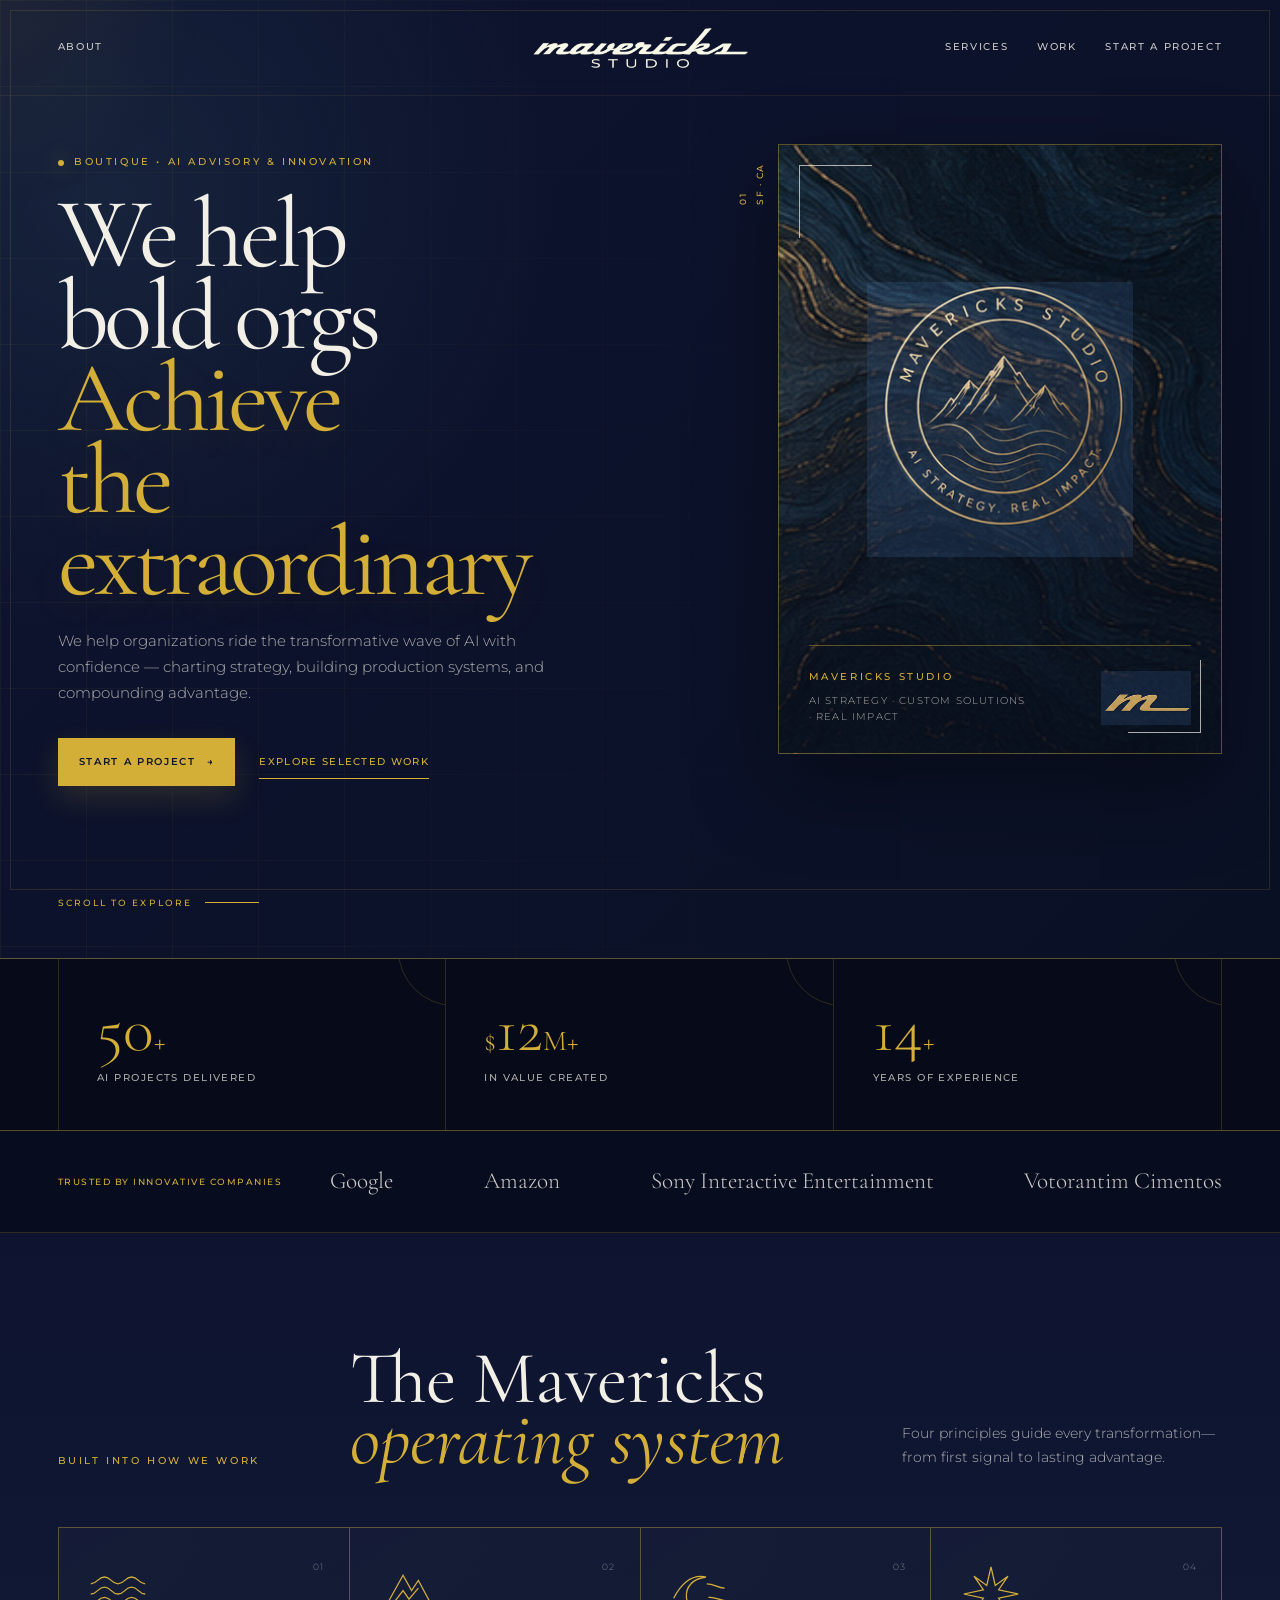
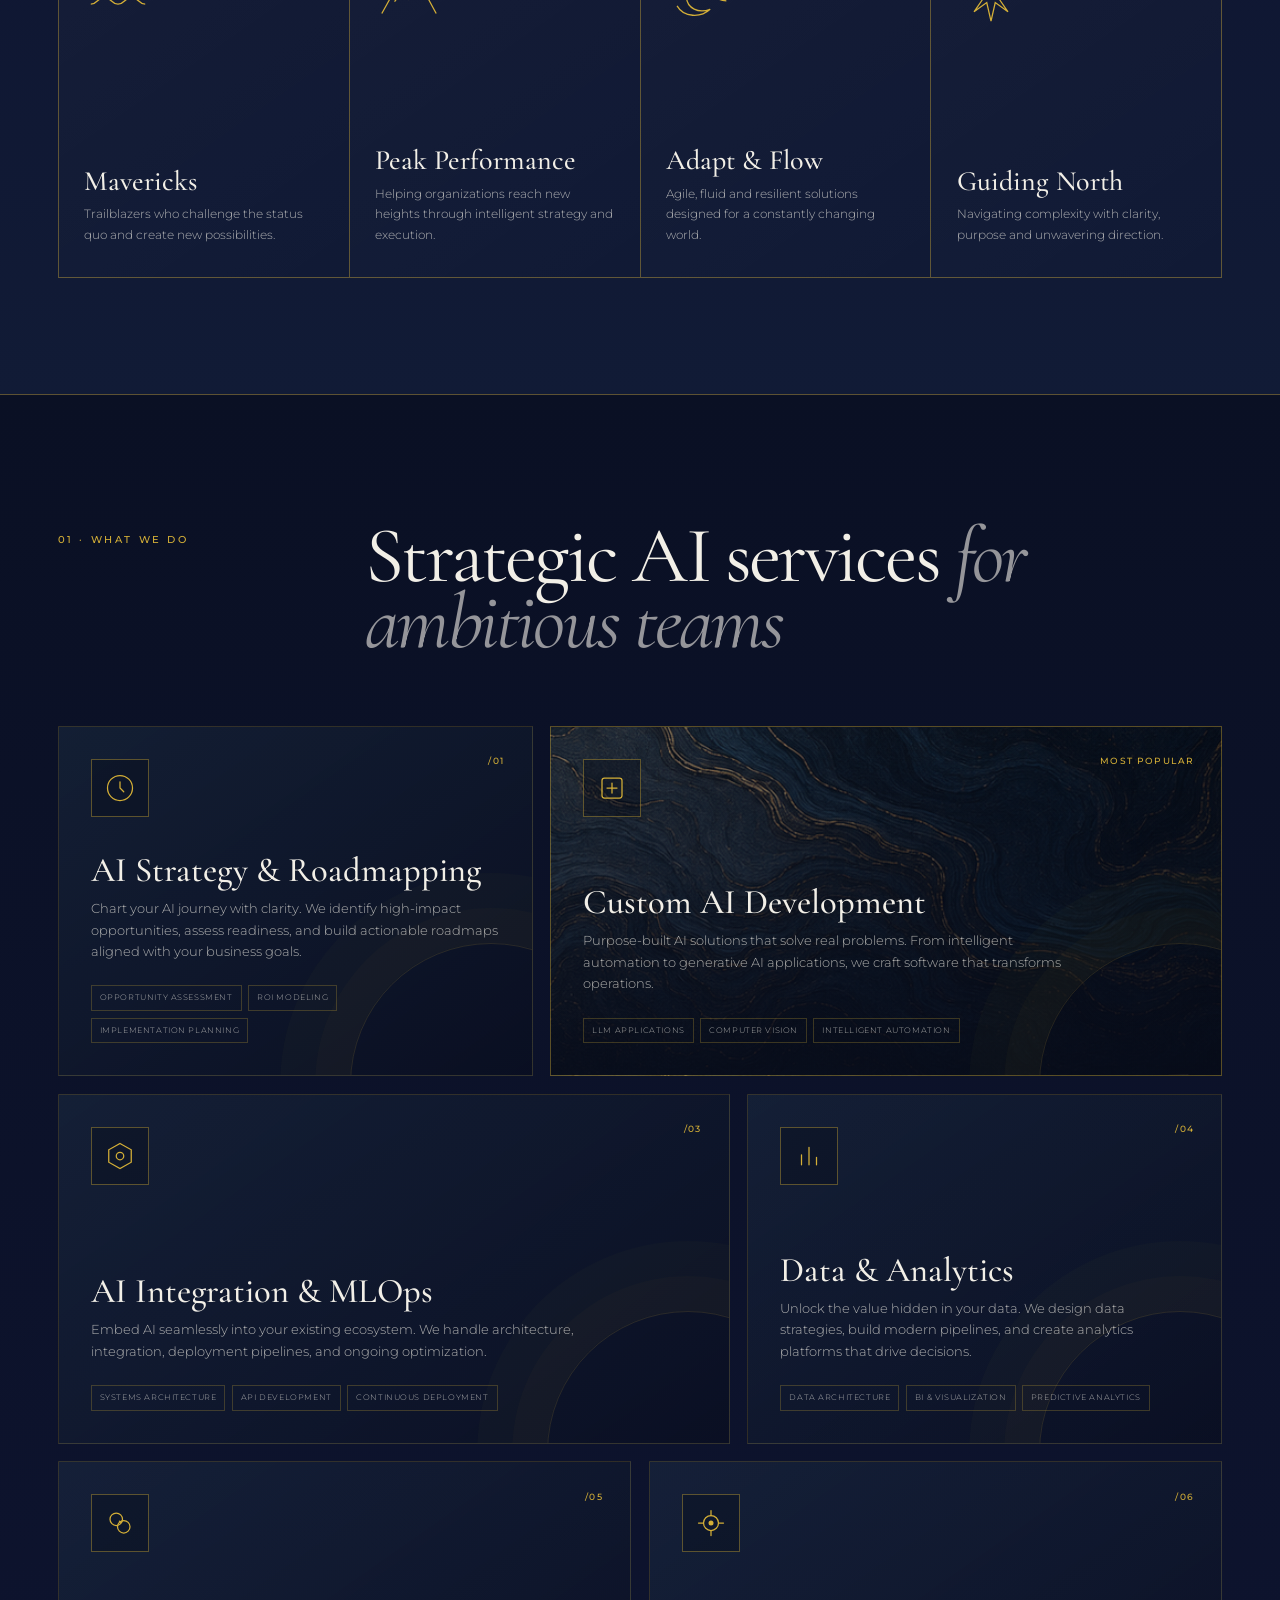
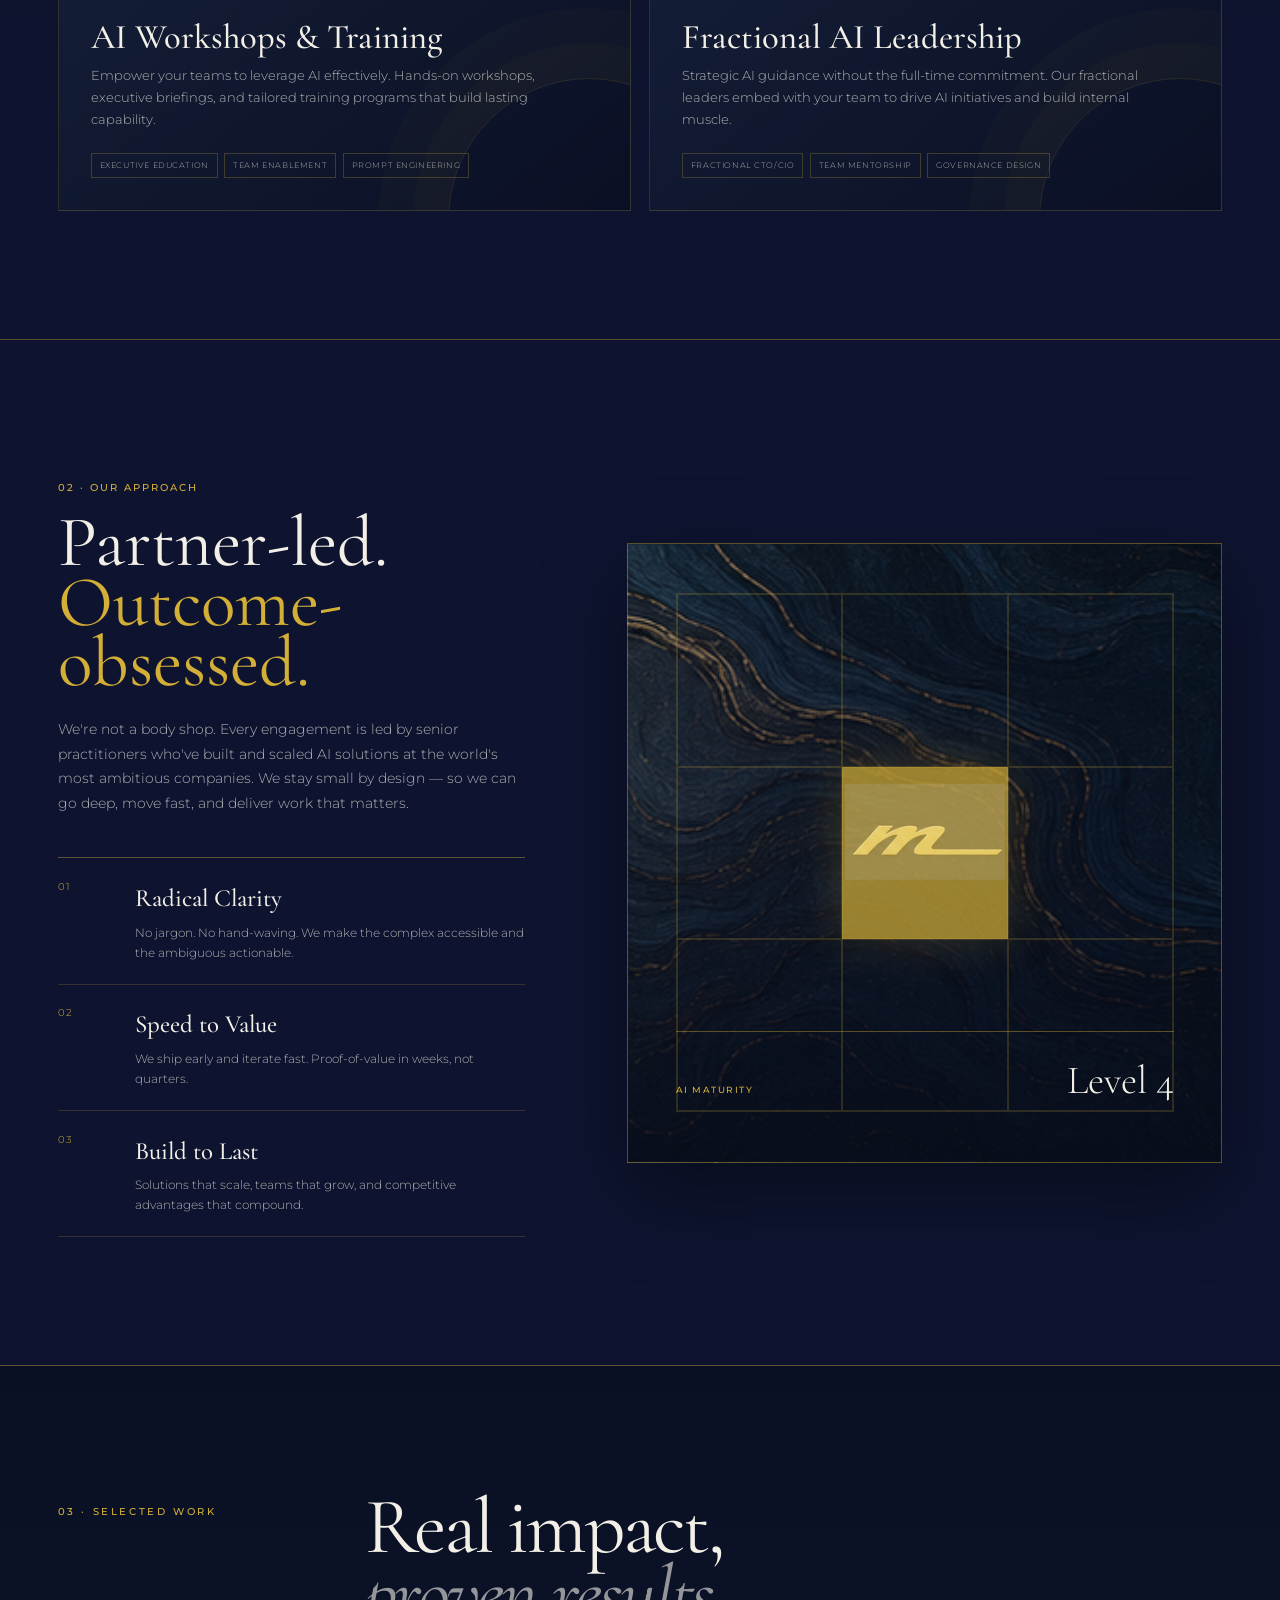
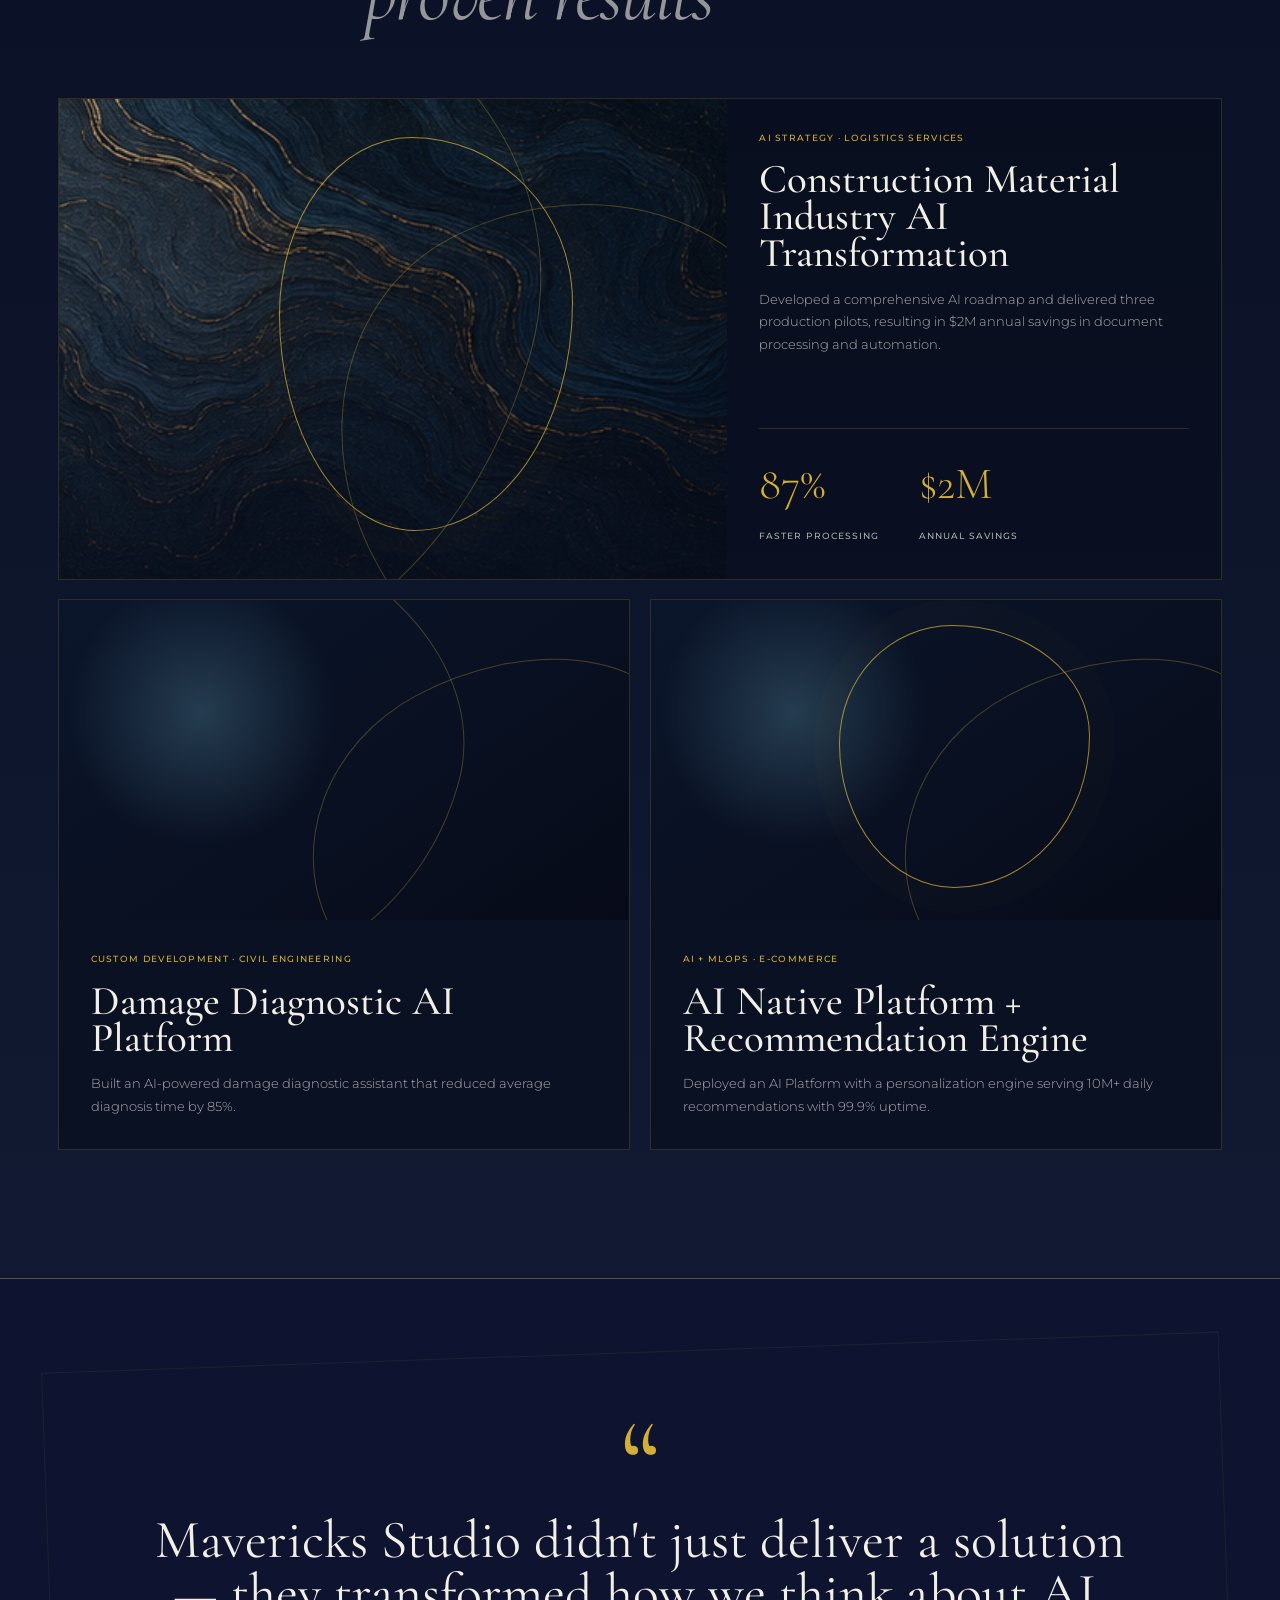
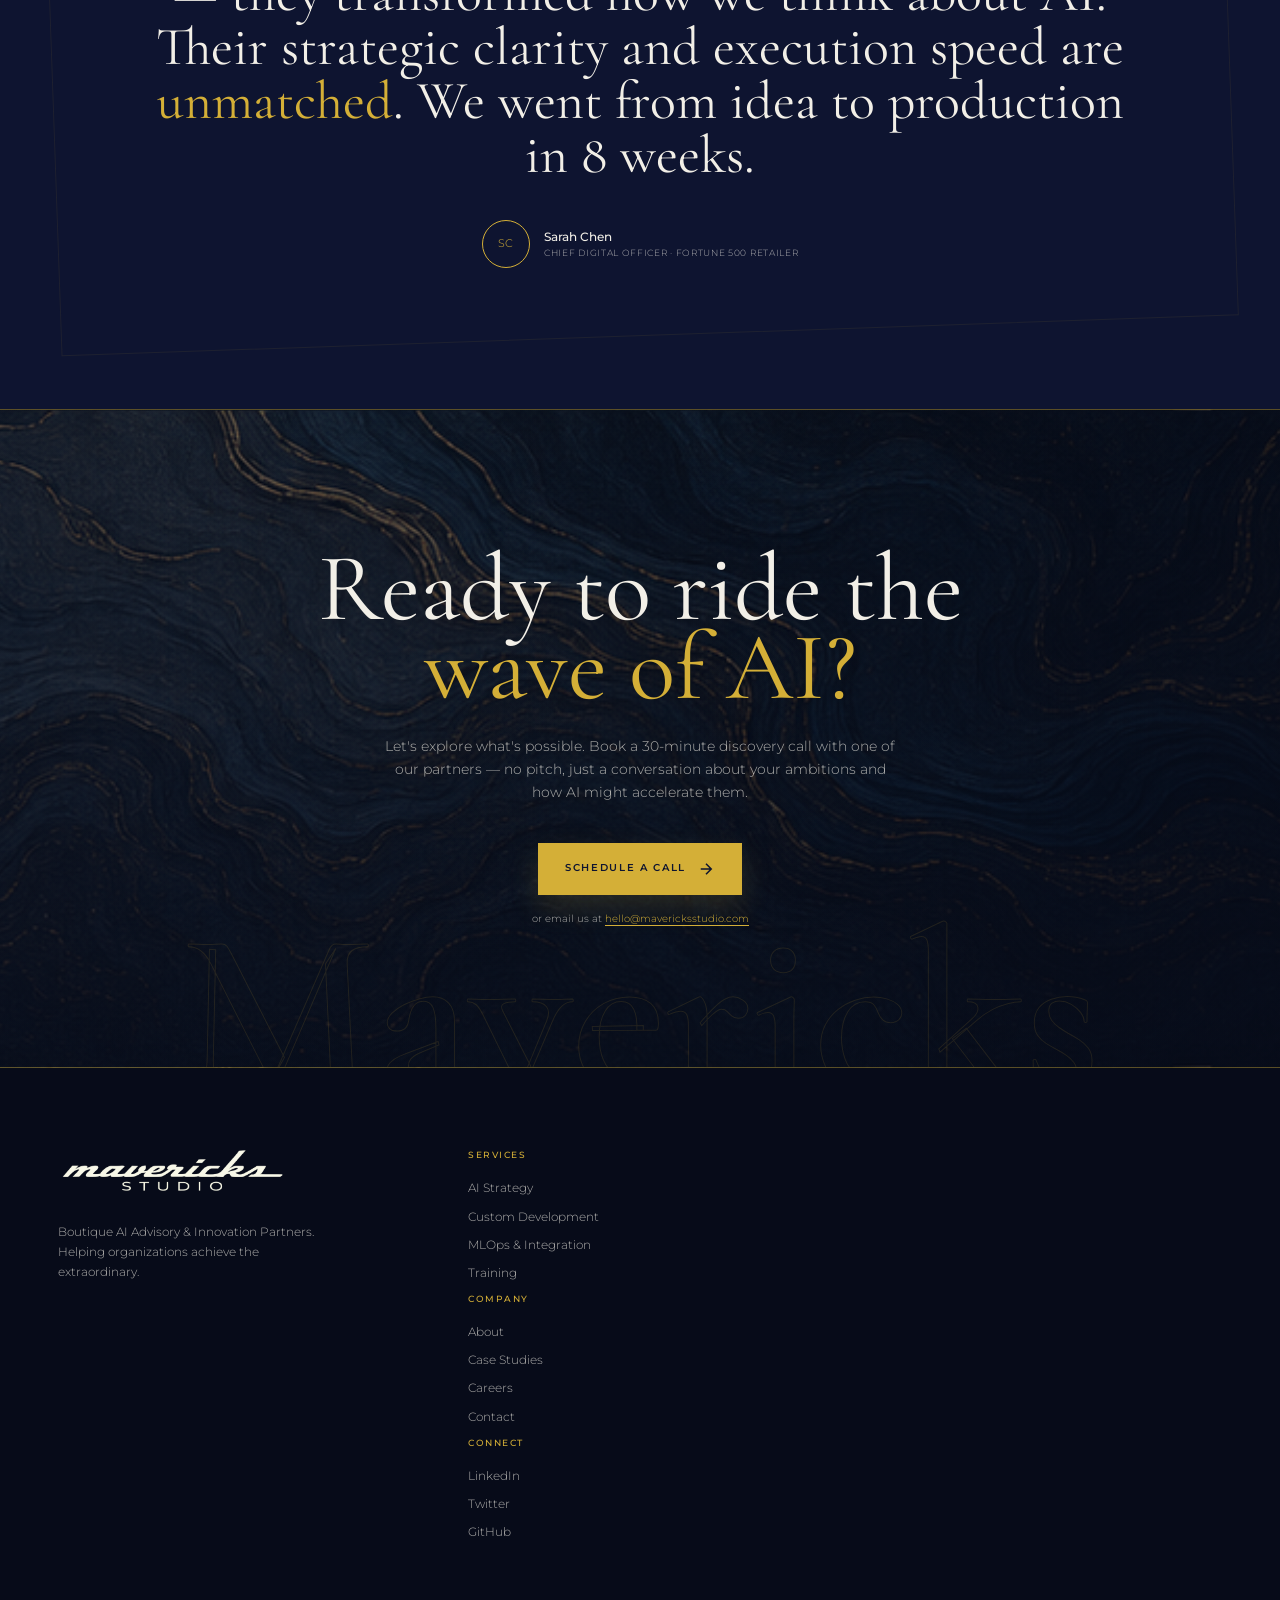
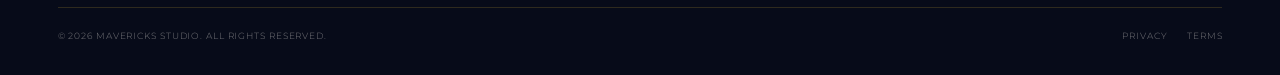
==== commit 4bf2ec96: "Build richer brand-led Mavericks experience" ====
--- a/index.html
+++ b/index.html
@@ -61,13 +61,24 @@
                     We help organizations ride the transformative wave of AI with confidence —
                     charting strategy, building production systems, and compounding advantage.
                 </p>
-            </div>
-
-            <aside class="hero-right" data-reveal>
-                <p class="hero-side-label">Mavericks Studio</p>
-                <div class="hero-side-rule"></div>
-                <p class="hero-side-copy">AI Strategy<br>Custom Solutions<br>Real Impact</p>
-                <a href="#contact" class="text-link">Begin a conversation <span aria-hidden="true">→</span></a>
+                <div class="hero-actions" data-reveal>
+                    <a href="#contact" class="btn btn-primary">Start a project <span aria-hidden="true">→</span></a>
+                    <a href="#work" class="text-link">Explore selected work</a>
+                </div>
+            </div>
+
+            <aside class="hero-visual" data-reveal aria-label="Mavericks Studio brand mark">
+                <div class="hero-art-card">
+                    <img class="hero-seal" src="assets/brand-seal.png" alt="Mavericks Studio — AI Strategy, Real Impact">
+                    <div class="hero-art-footer">
+                        <div>
+                            <span class="hero-side-label">Mavericks Studio</span>
+                            <p>AI Strategy · Custom Solutions · Real Impact</p>
+                        </div>
+                        <img src="assets/brand-monogram.png" alt="" aria-hidden="true" class="hero-monogram">
+                    </div>
+                </div>
+                <div class="hero-art-index" aria-hidden="true"><span>01</span><span>SF · CA</span></div>
             </aside>
 
             <div class="scroll-cue" data-reveal>
@@ -104,6 +115,43 @@
                 <span class="client-logo">Amazon</span>
                 <span class="client-logo">Sony Interactive Entertainment</span>
                 <span class="client-logo">Votorantim Cimentos</span>
+            </div>
+        </div>
+   </section>
+
+   <!-- BRAND PRINCIPLES -->
+   <section class="brand-principles" aria-labelledby="brand-principles-title">
+        <div class="section-container">
+            <header class="brand-principles-head" data-reveal>
+                <span class="count">Built into how we work</span>
+                <h2 id="brand-principles-title">The Mavericks<br><em>operating system</em></h2>
+                <p>Four principles guide every transformation—from first signal to lasting advantage.</p>
+            </header>
+            <div class="principles-grid">
+                <article class="principle" data-reveal>
+                    <svg viewBox="0 0 80 80" aria-hidden="true"><path d="M8 28c8 0 8-8 16-8s8 8 16 8 8-8 16-8 8 8 16 8M8 40c8 0 8-8 16-8s8 8 16 8 8-8 16-8 8 8 16 8M8 52c8 0 8-8 16-8s8 8 16 8 8-8 16-8 8 8 16 8"/></svg>
+                    <span class="principle-no">01</span>
+                    <h3>Mavericks</h3>
+                    <p>Trailblazers who challenge the status quo and create new possibilities.</p>
+                </article>
+                <article class="principle" data-reveal>
+                    <svg viewBox="0 0 80 80" aria-hidden="true"><path d="M8 63 33 18l10 18 8-12 21 39M23 49l10-13 7 10 11-13"/></svg>
+                    <span class="principle-no">02</span>
+                    <h3>Peak Performance</h3>
+                    <p>Helping organizations reach new heights through intelligent strategy and execution.</p>
+                </article>
+                <article class="principle" data-reveal>
+                    <svg viewBox="0 0 80 80" aria-hidden="true"><path d="M9 45c11-21 24-28 38-25-16 2-24 12-23 24 1 13 14 19 28 14-11 10-31 10-39-4M48 28c9 0 12 5 21 5M50 44c9-1 12 4 21 4"/></svg>
+                    <span class="principle-no">03</span>
+                    <h3>Adapt &amp; Flow</h3>
+                    <p>Agile, fluid and resilient solutions designed for a constantly changing world.</p>
+                </article>
+                <article class="principle" data-reveal>
+                    <svg viewBox="0 0 80 80" aria-hidden="true"><path d="m40 8 5 22 15-11-11 16 23 5-23 5 11 16-15-11-5 22-5-22-15 11 11-16-23-5 23-5-11-16 15 11Z"/></svg>
+                    <span class="principle-no">04</span>
+                    <h3>Guiding North</h3>
+                    <p>Navigating complexity with clarity, purpose and unwavering direction.</p>
+                </article>
             </div>
         </div>
    </section>
@@ -214,6 +262,7 @@
             </div>
 
             <div class="approach-visual" data-reveal>
+                <img src="assets/brand-monogram.png" alt="" aria-hidden="true" class="approach-monogram">
                 <div class="visual-grid">
                     <div class="visual-block"></div><div class="visual-block"></div><div class="visual-block"></div>
                     <div class="visual-block"></div><div class="visual-block active"></div><div class="visual-block"></div>
--- a/styles.css
+++ b/styles.css
@@ -1,81 +1,184 @@
 /* ==========================================================================
-   MAVERICKS STUDIO
-   Brand system applied from Mavericks Studio guidelines
-   Gold #D4AF37 · Ivory #F2EFE7 · Midnight #0E1430 · Slate #2E4A5E · Black #0A0A0A
-   Display: Cormorant Garamond · Interface/body: Montserrat
+   MAVERICKS STUDIO — editorial luxury system
+   Brand palette: Gold #D4AF37 · Ivory #F2EFE7 · Navy #0E1430
+   Type: Cormorant Garamond + Montserrat
    ========================================================================== */
 @import url('https://fonts.googleapis.com/css2?family=Cormorant+Garamond:ital,wght@0,400;0,500;0,600;1,400;1,500&family=Montserrat:wght@300;400;500;600&display=swap');
 
 :root{
-  --midnight:#0e1430;
-  --midnight-deep:#080d1e;
+  --navy:#0e1430;
+  --navy-2:#0a1024;
+  --navy-3:#070b19;
   --slate:#2e4a5e;
   --gold:#d4af37;
-  --gold-soft:#e2c66c;
+  --gold-hi:#ebcc69;
   --ivory:#f2efe7;
   --black:#0a0a0a;
-  --ink:#11182e;
-  --ink-muted:#5e6370;
-  --paper-line:rgba(14,20,48,.16);
-  --line:rgba(212,175,55,.42);
-  --line-soft:rgba(212,175,55,.20);
-  --text-muted:rgba(242,239,231,.70);
-  --font-display:'Cormorant Garamond', Georgia, serif;
-  --font-sans:'Montserrat', Arial, sans-serif;
-  --gutter:clamp(1.25rem,5vw,6.5rem);
-  --content:1400px;
+  --muted:rgba(242,239,231,.70);
+  --faint:rgba(242,239,231,.48);
+  --line:rgba(212,175,55,.40);
+  --line-soft:rgba(212,175,55,.19);
+  --font-display:'Cormorant Garamond',Georgia,serif;
+  --font-body:'Montserrat',Arial,sans-serif;
+  --gutter:clamp(1.25rem,4.5vw,5.5rem);
+  --content:1500px;
+  --shadow:0 30px 80px rgba(0,0,0,.38);
 }
 
-*{box-sizing:border-box} html{background:var(--midnight)} body{margin:0;min-width:0;background:var(--midnight);color:var(--ivory);font-family:var(--font-sans);font-weight:300;line-height:1.55;overflow-x:hidden;-webkit-font-smoothing:antialiased} img,svg{display:block;max-width:100%} a{color:inherit;text-decoration:none} button{font:inherit} ul{list-style:none;margin:0;padding:0} ::selection{color:var(--midnight);background:var(--gold)}
+*{box-sizing:border-box}
+html{background:var(--navy);scroll-behavior:smooth}
+body{margin:0;min-width:0;overflow-x:hidden;background:var(--navy);color:var(--ivory);font-family:var(--font-body);font-weight:300;line-height:1.6;-webkit-font-smoothing:antialiased}
+img,svg{display:block;max-width:100%}
+a{color:inherit;text-decoration:none}
+button{font:inherit;color:inherit}
+ul{margin:0;padding:0;list-style:none}
+::selection{background:var(--gold);color:var(--navy)}
 
-/* Deep, restrained mineral texture; it is deliberately not a blue gradient. */
-body::before{content:"";position:fixed;inset:0;z-index:0;pointer-events:none;opacity:.28;background:radial-gradient(ellipse at 2% 12%,rgba(46,74,94,.40),transparent 34%),radial-gradient(ellipse at 96% 88%,rgba(46,74,94,.24),transparent 36%),repeating-radial-gradient(ellipse at 38% 48%,transparent 0 37px,rgba(212,175,55,.045) 38px 39px,transparent 40px 84px)}
-body>*{position:relative;z-index:1}.cursor-glow,.frame{display:none}.section-container{width:min(100%,var(--content));margin-inline:auto;padding-inline:var(--gutter)}
+body::before{content:"";position:fixed;inset:0;z-index:0;pointer-events:none;opacity:.11;background-image:url("data:image/svg+xml,%3Csvg xmlns='http://www.w3.org/2000/svg' width='140' height='140'%3E%3Cfilter id='n'%3E%3CfeTurbulence type='fractalNoise' baseFrequency='.72' numOctaves='3' stitchTiles='stitch'/%3E%3C/filter%3E%3Crect width='100%25' height='100%25' filter='url(%23n)' opacity='.55'/%3E%3C/svg%3E")}
+body>*{position:relative;z-index:1}
+.cursor-glow{position:fixed;z-index:2;width:430px;height:430px;margin:-215px 0 0 -215px;border-radius:50%;pointer-events:none;background:radial-gradient(circle,rgba(212,175,55,.06),transparent 68%)}
+.frame{position:fixed;inset:10px;z-index:60;pointer-events:none;border:1px solid rgba(212,175,55,.15)}
+.section-container{width:min(100%,var(--content));margin-inline:auto;padding-inline:var(--gutter)}
 
 /* Type */
-.display{font-family:var(--font-display);font-weight:400;line-height:.82;letter-spacing:-.036em;text-transform:none}.eyebrow,.count,.hero-side-label{font-family:var(--font-sans);font-size:.68rem;font-weight:500;letter-spacing:.24em;text-transform:uppercase;color:var(--gold)}.eyebrow{display:flex;align-items:center;gap:.65rem}.eyebrow .dot{height:6px;width:6px;border-radius:50%;background:var(--gold)}.lead{max-width:52ch;font-size:1rem;line-height:1.75;color:var(--text-muted)}.accent{color:var(--gold)}.muted{color:rgba(242,239,231,.62)}
+.display{font-family:var(--font-display);font-weight:400;letter-spacing:-.045em;line-height:.82}
+.eyebrow,.count,.hero-side-label{font-size:.65rem;font-weight:500;letter-spacing:.25em;text-transform:uppercase;color:var(--gold)}
+.eyebrow{display:flex;align-items:center;gap:.65rem}
+.eyebrow .dot{width:6px;height:6px;border-radius:50%;background:var(--gold);box-shadow:0 0 20px rgba(212,175,55,.65)}
+.lead{max-width:53ch;color:var(--muted);font-size:clamp(.92rem,1.1vw,1.06rem);line-height:1.75}
+.accent{color:var(--gold)}
+.muted{color:rgba(242,239,231,.60)}
 
 /* Navigation */
-.nav{position:absolute;inset:0 0 auto;z-index:20;width:min(100%,var(--content));margin:auto;padding:2.1rem var(--gutter);display:grid;grid-template-columns:1fr auto 1fr;align-items:center}.nav.scrolled{position:fixed;width:100%;background:rgba(8,13,30,.95);border-bottom:1px solid var(--line-soft);backdrop-filter:blur(12px)}.nav-left,.nav-right{display:flex;align-items:center;gap:1.8rem}.nav-left{justify-self:start}.nav-right{justify-self:end}.nav a.navlink{font-family:var(--font-sans);font-size:.68rem;font-weight:500;letter-spacing:.15em;text-transform:uppercase;color:var(--ivory);transition:color .2s}.nav a.navlink:hover{color:var(--gold)}.logo{display:inline-flex;justify-self:center}.logo img{height:42px;width:auto;filter:sepia(1) saturate(.95) hue-rotate(358deg) brightness(.86) contrast(1.12)}.menu-btn{display:none;background:transparent;border:1px solid var(--line);height:44px;width:44px;padding:0;position:relative}.menu-btn span{position:absolute;left:11px;right:11px;height:1px;background:var(--gold);transition:transform .2s}.menu-btn span:first-child{top:17px}.menu-btn span:last-child{bottom:17px}.menu-btn.active span:first-child{transform:translateY(4px) rotate(45deg)}.menu-btn.active span:last-child{transform:translateY(-4px) rotate(-45deg)}.mobile-menu{display:none}
+.nav{position:absolute;inset:0 0 auto;z-index:50;width:min(100%,var(--content));margin:auto;padding:1.6rem var(--gutter);display:grid;grid-template-columns:1fr auto 1fr;align-items:center;border-bottom:1px solid rgba(212,175,55,.09)}
+.nav.scrolled{position:fixed;width:100%;background:rgba(7,11,25,.92);border-color:var(--line-soft);backdrop-filter:blur(18px)}
+.nav-left,.nav-right{display:flex;align-items:center;gap:1.8rem}
+.nav-left{justify-self:start}.nav-right{justify-self:end}
+.nav a.navlink{position:relative;padding:.55rem 0;font-size:.65rem;font-weight:500;letter-spacing:.16em;text-transform:uppercase;color:rgba(242,239,231,.82);transition:color .2s}
+.nav a.navlink::after{content:"";position:absolute;left:0;right:100%;bottom:.25rem;height:1px;background:var(--gold);transition:right .25s}
+.nav a.navlink:hover{color:var(--gold)}.nav a.navlink:hover::after{right:0}
+.logo{display:inline-flex;justify-self:center}.logo img{height:44px;width:auto;filter:sepia(1) saturate(.88) brightness(.93) contrast(1.1)}
+.menu-btn{display:none;width:46px;height:46px;padding:0;border:1px solid var(--line);background:rgba(14,20,48,.68);position:relative}
+.menu-btn span{position:absolute;left:11px;right:11px;height:1px;background:var(--gold);transition:transform .25s}
+.menu-btn span:first-child{top:17px}.menu-btn span:last-child{bottom:17px}
+.menu-btn.active span:first-child{transform:translateY(5px) rotate(45deg)}.menu-btn.active span:last-child{transform:translateY(-5px) rotate(-45deg)}
+.mobile-menu{display:none}
 
-/* Buttons, text actions */
-.btn{display:inline-flex;align-items:center;gap:.75rem;padding:.8rem 1.15rem;border:1px solid var(--gold);font-family:var(--font-sans);font-size:.68rem;font-weight:500;letter-spacing:.14em;text-transform:uppercase;transition:background .2s,color .2s,transform .2s}.btn:hover{transform:translateY(-2px)}.btn-primary{background:var(--gold);color:var(--midnight)}.btn-primary:hover{background:var(--ivory);border-color:var(--ivory)}.btn-ghost{color:var(--gold);background:transparent}.btn-ghost:hover{background:var(--gold);color:var(--midnight)}.btn-accent{background:var(--gold);color:var(--midnight)}.btn-lg{padding:1rem 1.45rem}.text-link{display:inline-flex;align-items:center;gap:.75rem;border-bottom:1px solid var(--gold);padding-bottom:.45rem;font-family:var(--font-sans);font-size:.7rem;font-weight:500;letter-spacing:.14em;text-transform:uppercase;color:var(--gold);transition:gap .2s}.text-link:hover{gap:1.2rem}
+/* Actions */
+.btn{display:inline-flex;align-items:center;justify-content:center;gap:.7rem;min-height:48px;padding:.85rem 1.25rem;border:1px solid var(--gold);font-size:.65rem;font-weight:600;letter-spacing:.16em;text-transform:uppercase;transition:transform .2s,background .2s,color .2s,box-shadow .2s}
+.btn:hover{transform:translateY(-2px)}
+.btn-primary{background:var(--gold);color:var(--navy);box-shadow:0 12px 30px rgba(212,175,55,.16)}
+.btn-primary:hover{background:var(--gold-hi);box-shadow:0 18px 38px rgba(212,175,55,.23)}
+.btn-ghost{background:transparent;color:var(--gold)}.btn-ghost:hover{background:var(--gold);color:var(--navy)}
+.btn-accent{background:var(--gold);color:var(--navy)}
+.btn-lg{padding:1rem 1.6rem}
+.text-link{display:inline-flex;align-items:center;gap:.65rem;padding:.5rem 0;border-bottom:1px solid var(--gold);font-size:.63rem;font-weight:500;letter-spacing:.13em;text-transform:uppercase;color:var(--gold);transition:gap .2s}.text-link:hover{gap:1rem}
 
 /* Hero */
-.hero{min-height:100dvh;padding:9.5rem 0 3rem;position:relative;display:flex;align-items:center;overflow:hidden;border-bottom:1px solid var(--line-soft)}.hero-bg{position:absolute;inset:0;pointer-events:none;opacity:.5}.grid-pattern{position:absolute;inset:0;background:linear-gradient(90deg,transparent calc(50% - .5px),var(--line-soft) calc(50% - .5px),var(--line-soft) calc(50% + .5px),transparent calc(50% + .5px))}.orb{display:none}.hero-inner{display:grid;grid-template-columns:minmax(0,1fr) minmax(220px,.36fr);gap:clamp(2.5rem,8vw,11rem);align-items:end}.hero-left{min-width:0}.hero h1{max-width:9.8ch;margin:1.7rem 0 1.8rem;font-size:clamp(4rem,8.8vw,9.1rem)}.hero h1 .line{display:block}.hero h1 .accent{color:var(--gold)}.hero-sub{margin:0}.hero-right{align-self:center;border-left:1px solid var(--line);padding:1.1rem 0 1.1rem clamp(1.4rem,3vw,3rem)}.hero-side-label{margin:0 0 1.8rem}.hero-side-rule{height:1px;width:60px;background:var(--gold);margin-bottom:1.8rem}.hero-side-copy{margin:0 0 2rem;font-family:var(--font-display);font-size:clamp(1.7rem,2.6vw,2.65rem);line-height:.95;color:var(--ivory)}.scroll-cue{grid-column:1/-1;margin-top:4rem;display:flex;align-items:center;gap:.85rem;font-family:var(--font-sans);font-size:.62rem;font-weight:500;letter-spacing:.22em;text-transform:uppercase;color:var(--gold)}.scroll-cue .rail{height:1px;width:52px;background:var(--gold)}
+.hero{min-height:min(100dvh,980px);padding:9rem 0 3rem;display:flex;align-items:center;overflow:hidden;background:radial-gradient(circle at 8% 20%,rgba(46,74,94,.28),transparent 32%),linear-gradient(135deg,var(--navy),var(--navy-2));border-bottom:1px solid var(--line)}
+.hero-bg{position:absolute;inset:0;pointer-events:none}.grid-pattern{position:absolute;inset:0;background-image:linear-gradient(rgba(212,175,55,.055) 1px,transparent 1px),linear-gradient(90deg,rgba(212,175,55,.055) 1px,transparent 1px);background-size:86px 86px;mask-image:linear-gradient(to right,#000,transparent 72%)}
+.orb{display:none}
+.hero-inner{display:grid;grid-template-columns:minmax(0,1fr) minmax(360px,.78fr);gap:clamp(2.5rem,6vw,7rem);align-items:center}
+.hero-left{min-width:0;position:relative;z-index:2}
+.hero h1{max-width:8.4ch;margin:1.45rem 0 1.6rem;font-size:clamp(4.6rem,7.8vw,8.6rem)}.hero h1 .line{display:block}.hero h1 .accent{color:var(--gold);text-shadow:0 12px 42px rgba(212,175,55,.12)}
+.hero-sub{margin:0}.hero-actions{display:flex;align-items:center;gap:1.5rem;margin-top:2rem;flex-wrap:wrap}
+.hero-visual{position:relative;min-width:0;padding:0 0 2rem 2rem}
+.hero-art-card{min-height:610px;position:relative;display:flex;align-items:center;justify-content:center;overflow:hidden;border:1px solid var(--line);background:linear-gradient(to bottom,rgba(7,11,25,.05),rgba(7,11,25,.56)),url('assets/brand-marble.png') center/cover;box-shadow:var(--shadow)}
+.hero-art-card::before,.hero-art-card::after{content:"";position:absolute;width:72px;height:72px;border-color:var(--gold);opacity:.7}.hero-art-card::before{top:20px;left:20px;border-top:1px solid;border-left:1px solid}.hero-art-card::after{right:20px;bottom:20px;border-right:1px solid;border-bottom:1px solid}
+.hero-seal{width:min(60%,310px);mix-blend-mode:screen;filter:drop-shadow(0 20px 35px rgba(0,0,0,.45));transform:translateY(-30px)}
+.hero-art-footer{position:absolute;left:30px;right:30px;bottom:28px;display:flex;justify-content:space-between;align-items:flex-end;gap:1rem;padding-top:1rem;border-top:1px solid var(--line)}
+.hero-art-footer p{max-width:32ch;margin:.35rem 0 0;color:var(--muted);font-size:.62rem;letter-spacing:.12em;text-transform:uppercase}
+.hero-monogram{width:90px;height:auto;mix-blend-mode:screen}.hero-art-index{position:absolute;top:24px;left:0;display:flex;flex-direction:column;gap:.15rem;color:var(--gold);font-size:.58rem;font-weight:500;letter-spacing:.16em;transform:translateX(-35%) rotate(-90deg)}
+.scroll-cue{grid-column:1/-1;display:flex;align-items:center;gap:.8rem;margin-top:2rem;color:var(--gold);font-size:.59rem;font-weight:500;letter-spacing:.22em;text-transform:uppercase}.scroll-cue .rail{width:54px;height:1px;background:var(--gold)}
 
-/* Sections */
-.section,.content,.full{padding-block:clamp(5.5rem,11vw,10rem)}.section-head{max-width:58rem;margin-bottom:clamp(3rem,6vw,5.5rem)}.section-head h2{margin:.85rem 0 0;font-family:var(--font-display);font-size:clamp(3rem,5.7vw,5.8rem);font-weight:400;line-height:.9;letter-spacing:-.026em}.section-head p{margin:1rem 0 0}.section-head .count{display:block}.section-head h2 .muted{font-style:italic}
+/* Proof band */
+.stats{background:var(--navy-3);border-bottom:1px solid var(--line)}.stats-row{display:grid;grid-template-columns:repeat(3,1fr)}
+.stat{position:relative;padding:2.8rem 2.4rem;border-right:1px solid var(--line-soft);overflow:hidden}.stat:first-child{border-left:1px solid var(--line-soft)}.stat::after{content:"";position:absolute;width:110px;height:110px;right:-65px;top:-65px;border:1px solid var(--line-soft);border-radius:50%}
+.stat-value{font-family:var(--font-display);font-size:clamp(3.7rem,5vw,5.7rem);line-height:.8;color:var(--gold)}.stat-value .pre,.stat-value .suf{font-size:.45em}
+.stat-label{display:block;margin-top:.9rem;color:var(--muted);font-size:.6rem;font-weight:500;letter-spacing:.15em;text-transform:uppercase}
+.clients{padding:2rem 0;background:rgba(7,11,25,.72);border-bottom:1px solid var(--line-soft)}.clients .section-container{display:grid;grid-template-columns:auto 1fr;align-items:center;gap:3rem}.clients-label{margin:0;color:var(--gold);font-size:.59rem;font-weight:500;letter-spacing:.16em;text-transform:uppercase}.clients-row{display:flex;align-items:center;justify-content:space-between;gap:1rem 2.5rem;flex-wrap:wrap}.client-logo{font-family:var(--font-display);font-size:1.45rem;color:rgba(242,239,231,.84)}
 
-/* Evidence band */
-.stats{border-bottom:1px solid var(--line-soft)}.stats-row{display:grid;grid-template-columns:repeat(3,1fr)}.stat{padding:2.7rem 2rem;border-right:1px solid var(--line-soft)}.stat:first-child{border-left:1px solid var(--line-soft)}.stat-value{font-family:var(--font-display);font-size:clamp(3.4rem,5vw,5.6rem);line-height:.8;color:var(--gold)}.stat-value .pre,.stat-value .suf{font-size:.45em}.stat-label{display:block;margin-top:.9rem;font-size:.64rem;font-weight:500;letter-spacing:.16em;text-transform:uppercase;color:var(--text-muted)}.clients{padding:2.35rem 0;border-bottom:1px solid var(--line-soft)}.clients-label{margin:0 0 1.3rem;font-size:.62rem;font-weight:500;letter-spacing:.18em;text-transform:uppercase;color:var(--gold)}.clients-row{display:flex;flex-wrap:wrap;gap:1rem 3rem;align-items:center}.client-logo{font-family:var(--font-display);font-size:1.55rem;color:var(--ivory)}
+/* Brand meaning */
+.brand-principles{padding:clamp(5rem,9vw,8rem) 0;background:linear-gradient(180deg,var(--navy),#111b36);border-bottom:1px solid var(--line)}
+.brand-principles-head{display:grid;grid-template-columns:.65fr 1.3fr .8fr;align-items:end;gap:2rem;margin-bottom:3.6rem}.brand-principles-head h2{margin:0;font-family:var(--font-display);font-size:clamp(3.4rem,5.8vw,6rem);font-weight:400;line-height:.82}.brand-principles-head h2 em{color:var(--gold);font-weight:400}.brand-principles-head p{margin:0;color:var(--muted);font-size:.88rem;line-height:1.7}
+.principles-grid{display:grid;grid-template-columns:repeat(4,1fr);border-top:1px solid var(--line);border-left:1px solid var(--line)}
+.principle{min-height:350px;position:relative;padding:2rem 1.6rem;display:flex;flex-direction:column;border-right:1px solid var(--line);border-bottom:1px solid var(--line);background:linear-gradient(145deg,rgba(255,255,255,.025),transparent);transition:background .3s,transform .3s}
+.principle:hover{z-index:2;background:rgba(212,175,55,.06);transform:translateY(-6px)}
+.principle svg{width:68px;height:68px;margin-bottom:auto;fill:none;stroke:var(--gold);stroke-width:1.5}.principle-no{position:absolute;top:2rem;right:1.5rem;color:var(--faint);font-size:.57rem;letter-spacing:.14em}.principle h3{margin:2rem 0 .6rem;font-family:var(--font-display);font-size:1.75rem;font-weight:500;line-height:1}.principle p{margin:0;color:var(--muted);font-size:.78rem;line-height:1.65}
 
-/* Services: a considered indexed list, not a tile grid */
-.services-grid{border-top:1px solid var(--line)}.service{position:relative;display:grid;grid-template-columns:100px minmax(220px,.8fr) minmax(320px,1.4fr) minmax(240px,1fr);align-items:start;gap:1.8rem;padding:2.3rem 0;border-bottom:1px solid var(--line-soft);background:transparent;transition:padding .3s}.service:hover{padding-left:.8rem}.service .no,.service .badge{font-family:var(--font-sans);font-size:.68rem;font-weight:500;letter-spacing:.13em;color:var(--gold)}.service .badge{color:var(--gold-soft)}.service-icon{display:none}.service h3{margin:0;font-family:var(--font-display);font-weight:500;font-size:clamp(1.45rem,2vw,2rem);line-height:1.02}.service p{margin:0;color:var(--text-muted);font-size:.91rem;line-height:1.65}.service .tags{display:flex;flex-wrap:wrap;gap:.45rem}.service .tags li{font-size:.59rem;letter-spacing:.07em;text-transform:uppercase;color:rgba(242,239,231,.68);padding:.34rem .55rem;border:1px solid rgba(212,175,55,.25)}
+/* Shared section framing */
+.section,.content,.full{padding-block:clamp(5.5rem,10vw,9rem)}
+.section-head{display:grid;grid-template-columns:.45fr 1.4fr;gap:2rem;align-items:start;margin-bottom:clamp(3rem,5.5vw,5rem)}.section-head .count{padding-top:.6rem}.section-head h2{margin:0;font-family:var(--font-display);font-size:clamp(3.7rem,6.2vw,6.5rem);font-weight:400;line-height:.84;letter-spacing:-.035em}.section-head h2 .muted{font-style:italic}.section-head p{margin:1rem 0 0}
+
+/* Services — dimensional bento */
+.services{background:linear-gradient(180deg,var(--navy-2),var(--navy));border-bottom:1px solid var(--line)}
+.services-grid{display:grid;grid-template-columns:repeat(12,1fr);gap:1.1rem}
+.service{position:relative;min-height:350px;padding:2rem;display:flex;flex-direction:column;overflow:hidden;border:1px solid var(--line-soft);background:linear-gradient(145deg,rgba(46,74,94,.24),rgba(7,11,25,.48));transition:border-color .3s,transform .3s,box-shadow .3s}
+.service::before{content:"";position:absolute;inset:auto -100px -150px auto;width:280px;height:280px;border:1px solid rgba(212,175,55,.15);border-radius:50%;box-shadow:0 0 0 35px rgba(212,175,55,.025),0 0 0 70px rgba(212,175,55,.018)}
+.service:hover{border-color:var(--gold);transform:translateY(-5px);box-shadow:0 26px 55px rgba(0,0,0,.24)}
+.service:nth-child(1),.service:nth-child(4){grid-column:span 5}.service:nth-child(2),.service:nth-child(3){grid-column:span 7}.service:nth-child(5),.service:nth-child(6){grid-column:span 6}
+.service.featured{background:linear-gradient(to bottom,rgba(7,11,25,.38),rgba(7,11,25,.86)),url('assets/brand-marble.png') center/cover;border-color:var(--line)}
+.service .no,.service .badge{position:absolute;top:1.7rem;right:1.7rem;color:var(--gold);font-size:.56rem;font-weight:500;letter-spacing:.15em;text-transform:uppercase}
+.service-icon{width:58px;height:58px;display:grid;place-items:center;margin-bottom:auto;border:1px solid var(--line);background:rgba(7,11,25,.38);color:var(--gold)}.service-icon svg{width:30px;height:30px}
+.service h3{position:relative;margin:2.2rem 0 .7rem;font-family:var(--font-display);font-size:clamp(1.8rem,2.7vw,2.75rem);font-weight:500;line-height:.92}.service p{position:relative;max-width:55ch;margin:0;color:var(--muted);font-size:.82rem;line-height:1.65}.service .tags{position:relative;display:flex;flex-wrap:wrap;gap:.4rem;margin-top:1.4rem}.service .tags li{padding:.32rem .5rem;border:1px solid rgba(212,175,55,.25);color:rgba(242,239,231,.70);font-size:.53rem;letter-spacing:.07em;text-transform:uppercase}
 
 /* Approach */
-.approach{border-top:1px solid var(--line-soft)}.approach-grid{display:grid;grid-template-columns:1fr .72fr;gap:clamp(3rem,10vw,12rem);align-items:center}.approach-text .kicker{font-size:.68rem;font-weight:500;letter-spacing:.2em;text-transform:uppercase;color:var(--gold)}.approach-text h2{margin:1rem 0 1.5rem;font-family:var(--font-display);font-size:clamp(3.2rem,5vw,5rem);font-weight:400;line-height:.88}.approach-text>p{max-width:52ch;color:var(--text-muted);line-height:1.72}.values{margin-top:2.6rem;border-top:1px solid var(--line)}.value{display:grid;grid-template-columns:64px 1fr;gap:1.3rem;padding:1.35rem 0;border-bottom:1px solid var(--line-soft)}.value .v-no{font-family:var(--font-sans);font-size:.7rem;letter-spacing:.1em;color:var(--gold)}.value h4{margin:0 0 .25rem;font-family:var(--font-display);font-weight:500;font-size:1.55rem}.value p{margin:0;color:var(--text-muted);font-size:.88rem}.approach-visual{min-height:420px;position:relative;border:1px solid var(--line);background:radial-gradient(circle at 68% 36%,rgba(46,74,94,.70),transparent 28%),var(--midnight-deep);overflow:hidden}.visual-grid{position:absolute;inset:12%;display:grid;grid-template-columns:repeat(3,1fr);grid-template-rows:repeat(3,1fr);border:1px solid var(--line-soft)}.visual-block{border:1px solid var(--line-soft)}.visual-block.active{background:var(--gold)}.visual-overlay{position:absolute;inset:auto 1.6rem 1.6rem;display:flex;justify-content:space-between;align-items:baseline;border-top:1px solid var(--line);padding-top:.85rem}.visual-label{font-size:.62rem;font-weight:500;letter-spacing:.15em;text-transform:uppercase;color:var(--gold)}.visual-val{font-family:var(--font-display);font-size:2.2rem}
+.approach{background:var(--navy);border-bottom:1px solid var(--line)}.approach-grid{display:grid;grid-template-columns:.88fr 1.12fr;gap:clamp(3rem,8vw,9rem);align-items:center}.approach-text .kicker{color:var(--gold);font-size:.64rem;font-weight:500;letter-spacing:.2em;text-transform:uppercase}.approach-text h2{margin:1rem 0 1.5rem;font-family:var(--font-display);font-size:clamp(3.6rem,5.6vw,5.8rem);font-weight:400;line-height:.84}.approach-text>p{max-width:53ch;color:var(--muted);font-size:.88rem;line-height:1.75}.values{margin-top:2.6rem;border-top:1px solid var(--line)}.value{display:grid;grid-template-columns:58px 1fr;gap:1.2rem;padding:1.3rem 0;border-bottom:1px solid var(--line-soft)}.value .v-no{color:var(--gold);font-size:.63rem;letter-spacing:.12em}.value h4{margin:0 0 .25rem;font-family:var(--font-display);font-size:1.55rem;font-weight:500}.value p{margin:0;color:var(--muted);font-size:.78rem}
+.approach-visual{min-height:620px;position:relative;overflow:hidden;border:1px solid var(--line);background:linear-gradient(to bottom,rgba(7,11,25,.18),rgba(7,11,25,.78)),url('assets/brand-marble.png') center/cover;box-shadow:var(--shadow)}
+.approach-monogram{position:absolute;top:50%;left:50%;z-index:2;width:160px;mix-blend-mode:screen;transform:translate(-50%,-72%);filter:drop-shadow(0 16px 25px rgba(0,0,0,.4))}
+.visual-grid{position:absolute;inset:8%;display:grid;grid-template-columns:repeat(3,1fr);grid-template-rows:repeat(3,1fr);border:1px solid var(--line-soft)}.visual-block{border:1px solid var(--line-soft);background:rgba(14,20,48,.08)}.visual-block.active{background:rgba(212,175,55,.70);box-shadow:0 0 45px rgba(212,175,55,.22)}
+.visual-overlay{position:absolute;left:8%;right:8%;bottom:8%;display:flex;justify-content:space-between;align-items:baseline;padding-top:1rem;border-top:1px solid var(--line)}.visual-label{color:var(--gold);font-size:.59rem;font-weight:500;letter-spacing:.16em;text-transform:uppercase}.visual-val{font-family:var(--font-display);font-size:2.5rem}
 
 /* Work */
-.work{border-top:1px solid var(--line-soft)}.work-grid{display:grid;grid-template-columns:repeat(2,1fr);gap:0;border-top:1px solid var(--line)}.work-card{border-right:1px solid var(--line-soft);border-bottom:1px solid var(--line-soft);background:transparent}.work-card:nth-child(odd){border-left:1px solid var(--line-soft)}.work-card.large{grid-column:1/-1;display:grid;grid-template-columns:1.1fr .9fr}.work-media{min-height:235px;position:relative;background:radial-gradient(ellipse at 30% 40%,rgba(46,74,94,.75),transparent 45%),var(--midnight-deep);overflow:hidden}.work-card.large .work-media{min-height:340px}.wave{position:absolute;border:1px solid var(--line);border-radius:45% 55% 54% 46% / 45% 42% 58% 55%;opacity:.65}.wave.w1{width:80%;height:130%;top:-18%;left:-13%;transform:rotate(15deg)}.wave.w2{width:70%;height:110%;bottom:-35%;right:-18%;transform:rotate(-28deg)}.wave.w3{width:42%;height:80%;top:8%;right:24%;border-color:var(--gold)}.work-body{padding:2rem;display:flex;flex-direction:column;gap:1rem}.work-cat{font-size:.62rem;font-weight:500;letter-spacing:.15em;text-transform:uppercase;color:var(--gold)}.work-body h3{margin:0;font-family:var(--font-display);font-size:clamp(1.75rem,3vw,3rem);font-weight:500;line-height:.95}.work-body p{margin:0;color:var(--text-muted);font-size:.9rem;line-height:1.65}.work-stats{display:flex;gap:2.5rem;margin-top:auto;padding-top:1.15rem;border-top:1px solid var(--line-soft)}.work-stat .v{display:block;font-family:var(--font-display);font-size:2.4rem;color:var(--gold)}.work-stat .l{font-size:.59rem;font-weight:500;letter-spacing:.12em;text-transform:uppercase;color:var(--text-muted)}
+.work{background:linear-gradient(180deg,var(--navy-2),#111a32);border-bottom:1px solid var(--line)}
+.work-grid{display:grid;grid-template-columns:repeat(2,1fr);gap:1.2rem}.work-card{position:relative;overflow:hidden;border:1px solid var(--line-soft);background:rgba(7,11,25,.55);transition:transform .3s,border-color .3s}.work-card:hover{transform:translateY(-5px);border-color:var(--gold)}.work-card.large{grid-column:1/-1;display:grid;grid-template-columns:1.15fr .85fr}.work-media{min-height:320px;position:relative;overflow:hidden;background:radial-gradient(circle at 25% 35%,rgba(46,74,94,.75),transparent 28%),linear-gradient(145deg,#0b162b,var(--navy-3))}.work-card.large .work-media{min-height:480px;background:linear-gradient(to bottom,rgba(7,11,25,.08),rgba(7,11,25,.60)),url('assets/brand-marble.png') center/cover}.wave{position:absolute;border:1px solid var(--line);border-radius:45% 55% 54% 46% / 45% 42% 58% 55%;opacity:.75}.wave.w1{width:84%;height:145%;top:-24%;left:-14%;transform:rotate(15deg)}.wave.w2{width:72%;height:115%;bottom:-35%;right:-17%;transform:rotate(-28deg)}.wave.w3{width:44%;height:82%;top:8%;right:23%;border-color:var(--gold);box-shadow:0 0 0 25px rgba(212,175,55,.025)}
+.work-body{padding:2rem;display:flex;flex-direction:column;gap:1rem}.work-cat{color:var(--gold);font-size:.58rem;font-weight:500;letter-spacing:.14em;text-transform:uppercase}.work-body h3{margin:0;font-family:var(--font-display);font-size:clamp(2rem,3.2vw,3.5rem);font-weight:500;line-height:.9}.work-body p{margin:0;color:var(--muted);font-size:.82rem;line-height:1.7}.work-stats{display:flex;gap:2.5rem;margin-top:auto;padding-top:1.3rem;border-top:1px solid var(--line-soft)}.work-stat .v{display:block;font-family:var(--font-display);font-size:2.8rem;color:var(--gold)}.work-stat .l{color:var(--muted);font-size:.55rem;font-weight:500;letter-spacing:.12em;text-transform:uppercase}
 
-/* Quote and contact */
-.testimonial{padding-block:clamp(6rem,12vw,12rem);text-align:center}.testimonial-inner{max-width:920px;margin:auto}.quote-mark{font-family:var(--font-display);font-size:7rem;line-height:.45;color:var(--gold)}.testimonial blockquote{margin:1.5rem 0 0;font-family:var(--font-display);font-size:clamp(2rem,4vw,4.1rem);font-weight:400;line-height:1.02}.t-author{display:flex;justify-content:center;align-items:center;gap:.85rem;margin-top:2.3rem}.t-avatar{display:grid;place-items:center;width:42px;height:42px;border:1px solid var(--gold);border-radius:50%;font-size:.7rem;letter-spacing:.06em;color:var(--gold)}.t-info{text-align:left}.t-info .n{font-size:.8rem;font-weight:500}.t-info .r{font-size:.58rem;letter-spacing:.08em;text-transform:uppercase;color:var(--text-muted)}.cta{border-top:1px solid var(--line);border-bottom:1px solid var(--line);background:var(--midnight-deep)}.cta-bg{display:none}.cta-inner{padding:clamp(5rem,10vw,9rem) 0;text-align:center}.cta h2{margin:0;font-family:var(--font-display);font-size:clamp(3.5rem,7vw,7rem);font-weight:400;line-height:.85}.cta h2 .accent{color:var(--gold)}.cta p{max-width:55ch;margin:1.6rem auto 2.3rem;color:var(--text-muted);font-size:.96rem}.cta-actions{display:flex;flex-direction:column;align-items:center;gap:1rem}.cta-note{font-size:.68rem;color:var(--text-muted)}.cta-note a{color:var(--gold);border-bottom:1px solid var(--gold)}.ghost{display:none}
+/* Testimonial */
+.testimonial{padding-block:clamp(6rem,11vw,10rem);overflow:hidden;background:var(--navy)}.testimonial::before{content:"";position:absolute;inset:10% 4%;border:1px solid rgba(212,175,55,.08);transform:rotate(-2deg)}.testimonial-inner{max-width:1000px;margin:auto;text-align:center}.quote-mark{height:4rem;overflow:hidden;color:var(--gold);font-family:var(--font-display);font-size:8rem;line-height:.7}.testimonial blockquote{margin:1.8rem 0 0;font-family:var(--font-display);font-size:clamp(2.3rem,4.2vw,4.4rem);font-weight:400;line-height:1}.t-author{display:flex;justify-content:center;align-items:center;gap:.9rem;margin-top:2.4rem}.t-avatar{width:48px;height:48px;display:grid;place-items:center;border:1px solid var(--gold);border-radius:50%;color:var(--gold);font-size:.67rem}.t-info{text-align:left}.t-info .n{font-size:.76rem;font-weight:500}.t-info .r{color:var(--muted);font-size:.54rem;letter-spacing:.08em;text-transform:uppercase}
+
+/* CTA */
+.cta{overflow:hidden;background:linear-gradient(to bottom,rgba(7,11,25,.48),rgba(7,11,25,.76)),url('assets/brand-marble.png') center/cover;border-block:1px solid var(--line)}.cta-bg{position:absolute;inset:0;background:linear-gradient(90deg,rgba(7,11,25,.25),transparent,rgba(7,11,25,.35))}.cta-inner{position:relative;z-index:2;padding:clamp(6rem,11vw,10rem) 0;text-align:center}.cta h2{margin:0;font-family:var(--font-display);font-size:clamp(4rem,7.5vw,8rem);font-weight:400;line-height:.82}.cta p{max-width:58ch;margin:1.7rem auto 2.4rem;color:var(--muted);font-size:.9rem}.cta-actions{display:flex;flex-direction:column;align-items:center;gap:1rem}.cta-note{color:var(--muted);font-size:.63rem}.cta-note a{color:var(--gold);border-bottom:1px solid var(--gold)}.ghost{position:absolute;left:50%;bottom:-.12em;z-index:1;transform:translateX(-50%);font-family:var(--font-display);font-size:clamp(7rem,18vw,18rem);font-weight:600;line-height:.7;color:transparent;-webkit-text-stroke:1px rgba(212,175,55,.12);white-space:nowrap}
 
 /* Footer */
-.footer{padding:4.5rem 0 2rem}.footer-grid{display:grid;grid-template-columns:1.8fr repeat(3,1fr);gap:2rem}.footer-brand img{height:43px;filter:sepia(1) saturate(.95) hue-rotate(358deg) brightness(.86) contrast(1.12)}.footer-brand p{max-width:31ch;margin:1.2rem 0 0;color:var(--text-muted);font-size:.83rem}.footer-col h4{margin:0 0 1rem;font-size:.62rem;font-weight:500;letter-spacing:.16em;text-transform:uppercase;color:var(--gold)}.footer-col a{display:block;margin:.55rem 0;font-size:.78rem;color:var(--text-muted)}.footer-col a:hover{color:var(--gold)}.footer-bottom{display:flex;justify-content:space-between;margin-top:3.5rem;padding-top:1.4rem;border-top:1px solid var(--line-soft)}.footer-bottom p,.footer-legal a{margin:0;font-size:.61rem;letter-spacing:.1em;text-transform:uppercase;color:var(--text-muted)}.footer-legal{display:flex;gap:1.2rem}.footer-legal a:hover{color:var(--gold)}
+.footer{padding:5rem 0 2rem;background:var(--navy-3)}.footer-grid{display:grid;grid-template-columns:1.65fr repeat(3,1fr);gap:2.5rem}.footer-brand img{height:45px;filter:sepia(1) saturate(.88) brightness(.93) contrast(1.1)}.footer-brand p{max-width:32ch;margin:1.3rem 0 0;color:var(--muted);font-size:.78rem}.footer-col h4{margin:0 0 1rem;color:var(--gold);font-size:.58rem;font-weight:500;letter-spacing:.16em;text-transform:uppercase}.footer-col a{display:block;margin:.58rem 0;color:var(--muted);font-size:.74rem}.footer-col a:hover{color:var(--gold)}.footer-bottom{display:flex;justify-content:space-between;margin-top:3.5rem;padding-top:1.3rem;border-top:1px solid var(--line-soft)}.footer-bottom p,.footer-legal a{margin:0;color:var(--faint);font-size:.56rem;letter-spacing:.1em;text-transform:uppercase}.footer-legal{display:flex;gap:1.2rem}.footer-legal a:hover{color:var(--gold)}
 
 /* Inner pages */
-.page-hero{padding:12rem 0 5rem;min-height:56vh;display:flex;align-items:end;border-bottom:1px solid var(--line-soft);position:relative;overflow:hidden}.page-hero .hero-bg{position:absolute;inset:0;opacity:.38}.page-hero .display{margin:1rem 0 0;font-size:clamp(4rem,7.5vw,8rem);line-height:.86}.page-hero .lead{margin:1.2rem 0 0}.content-grid{display:grid;grid-template-columns:minmax(0,1fr) 300px;gap:clamp(3rem,9vw,10rem)}.prose h2,.legal h2{margin:3rem 0 1rem;font-family:var(--font-display);font-size:2.7rem;font-weight:500;line-height:.95}.prose h2:first-child,.legal h2:first-child{margin-top:0}.prose p,.legal p{max-width:67ch;margin:0 0 1rem;color:var(--text-muted);font-size:.95rem;line-height:1.78}.prose .hl{color:var(--gold)}.about-list{border-top:1px solid var(--line);margin-top:1.5rem}.about-list li{padding:1rem 0;border-bottom:1px solid var(--line-soft);color:var(--text-muted);font-size:.9rem}.about-list li::before{content:'—';padding-right:.7rem;color:var(--gold)}.about-list strong{color:var(--ivory)}.sidebar{align-self:start;border-top:1px solid var(--line)}.card{padding:1.4rem 0;border-bottom:1px solid var(--line-soft)}.card h3{margin:0 0 1rem;font-size:.65rem;font-weight:500;letter-spacing:.15em;text-transform:uppercase;color:var(--gold)}.card p{margin:0;color:var(--text-muted);font-size:.84rem}.fact{display:flex;justify-content:space-between;gap:1rem;padding:.55rem 0}.fact .fv{font-family:var(--font-display);font-size:2rem;color:var(--gold)}.fact .fl{align-self:center;font-size:.59rem;letter-spacing:.08em;text-transform:uppercase;color:var(--text-muted)}
+.page-hero{min-height:68vh;padding:12rem 0 5rem;display:flex;align-items:end;overflow:hidden;background:linear-gradient(to right,rgba(7,11,25,.90),rgba(7,11,25,.30)),url('assets/brand-marble.png') center/cover;border-bottom:1px solid var(--line)}.page-hero .hero-bg{display:none}.page-hero .display{max-width:11ch;margin:1rem 0 0;font-size:clamp(4rem,7vw,7.6rem);line-height:.84}.page-hero .lead{margin:1.4rem 0 0}.content-grid{display:grid;grid-template-columns:minmax(0,1fr) 330px;gap:clamp(3rem,8vw,9rem)}.prose h2,.legal h2{margin:3.2rem 0 1rem;font-family:var(--font-display);font-size:2.9rem;font-weight:500;line-height:.93}.prose h2:first-child,.legal h2:first-child{margin-top:0}.prose p,.legal p{max-width:68ch;margin:0 0 1.1rem;color:var(--muted);font-size:.89rem;line-height:1.78}.prose .hl{color:var(--gold)}.about-list{margin-top:1.8rem;border-top:1px solid var(--line)}.about-list li{padding:1.15rem 0;border-bottom:1px solid var(--line-soft);color:var(--muted);font-size:.83rem}.about-list li::before{content:'◆';padding-right:.8rem;color:var(--gold);font-size:.45rem}.about-list strong{color:var(--ivory)}
+.sidebar{align-self:start;position:sticky;top:7rem}.card{padding:1.5rem;border:1px solid var(--line-soft);background:linear-gradient(145deg,rgba(46,74,94,.18),rgba(7,11,25,.35))}.card+.card{margin-top:1rem}.card h3{margin:0 0 1rem;color:var(--gold);font-size:.6rem;font-weight:500;letter-spacing:.15em;text-transform:uppercase}.card p{margin:0;color:var(--muted);font-size:.78rem}.fact{display:flex;justify-content:space-between;gap:1rem;padding:.65rem 0;border-bottom:1px solid var(--line-soft)}.fact:last-child{border-bottom:0}.fact .fv{font-family:var(--font-display);font-size:2rem;color:var(--gold)}.fact .fl{align-self:center;color:var(--muted);font-size:.54rem;letter-spacing:.08em;text-transform:uppercase}
 
 /* Careers */
-.benefits{display:grid;grid-template-columns:repeat(4,1fr);border-top:1px solid var(--line)}.benefit{padding:1.7rem;border-right:1px solid var(--line-soft);border-bottom:1px solid var(--line-soft)}.benefit:first-child{border-left:1px solid var(--line-soft)}.benefit .ic{height:46px;width:46px;color:var(--gold)}.benefit h3{margin:1.6rem 0 .6rem;font-family:var(--font-display);font-size:1.7rem;font-weight:500;line-height:1}.benefit p{margin:0;color:var(--text-muted);font-size:.84rem}.positions{border-top:1px solid var(--line)}.position{display:grid;grid-template-columns:1fr auto;gap:2rem;align-items:center;padding:1.8rem 0;border-bottom:1px solid var(--line-soft)}.position h3{margin:0 0 .6rem;font-family:var(--font-display);font-size:2.1rem;font-weight:500;line-height:1}.position-meta{display:flex;gap:.55rem;margin-bottom:.8rem}.position-meta span{padding:.25rem .45rem;border:1px solid var(--line-soft);color:var(--gold);font-size:.57rem;letter-spacing:.09em;text-transform:uppercase}.position p{margin:0;max-width:58ch;color:var(--text-muted);font-size:.86rem}.apply{display:flex;justify-content:space-between;align-items:center;gap:2rem;margin-top:3rem;padding-top:2rem;border-top:1px solid var(--line)}.apply h3{margin:0 0 .45rem;font-family:var(--font-display);font-size:2.2rem;font-weight:500}.apply p{max-width:54ch;margin:0;color:var(--text-muted);font-size:.86rem}
+.benefits{display:grid;grid-template-columns:repeat(4,1fr);gap:1rem}.benefit{min-height:290px;padding:1.7rem;display:flex;flex-direction:column;border:1px solid var(--line-soft);background:linear-gradient(145deg,rgba(46,74,94,.18),rgba(7,11,25,.35))}.benefit .ic{width:50px;height:50px;color:var(--gold)}.benefit h3{margin:auto 0 .65rem;font-family:var(--font-display);font-size:1.8rem;font-weight:500;line-height:1}.benefit p{margin:0;color:var(--muted);font-size:.76rem}.positions{border-top:1px solid var(--line)}.position{display:grid;grid-template-columns:1fr auto;gap:2rem;align-items:center;padding:2rem 0;border-bottom:1px solid var(--line-soft)}.position h3{margin:0 0 .7rem;font-family:var(--font-display);font-size:2.3rem;font-weight:500;line-height:1}.position-meta{display:flex;gap:.55rem;margin-bottom:.8rem}.position-meta span{padding:.26rem .48rem;border:1px solid var(--line-soft);color:var(--gold);font-size:.52rem;letter-spacing:.09em;text-transform:uppercase}.position p{max-width:62ch;margin:0;color:var(--muted);font-size:.8rem}.apply{display:flex;justify-content:space-between;align-items:center;gap:2rem;margin-top:3rem;padding:2.2rem;border:1px solid var(--line);background:linear-gradient(145deg,rgba(46,74,94,.18),rgba(7,11,25,.36))}.apply h3{margin:0 0 .45rem;font-family:var(--font-display);font-size:2.3rem;font-weight:500}.apply p{max-width:56ch;margin:0;color:var(--muted);font-size:.8rem}
 
 /* Legal */
-.legal{max-width:780px}.legal h2{padding-top:2rem;border-top:1px solid var(--line-soft);font-size:2.25rem}.legal h3{margin:1.7rem 0 .7rem;font-size:.68rem;font-weight:500;letter-spacing:.14em;text-transform:uppercase;color:var(--gold)}.legal ul{margin:0 0 1.4rem}.legal li{padding:.35rem 0;color:var(--text-muted);font-size:.9rem}.legal li::before{content:'—';padding-right:.65rem;color:var(--gold)}.legal a{color:var(--gold);border-bottom:1px solid var(--gold)}
+.legal{max-width:810px}.legal h2{padding-top:2rem;border-top:1px solid var(--line-soft);font-size:2.35rem}.legal h3{margin:1.8rem 0 .7rem;color:var(--gold);font-size:.62rem;font-weight:500;letter-spacing:.14em;text-transform:uppercase}.legal ul{margin:0 0 1.5rem}.legal li{padding:.36rem 0;color:var(--muted);font-size:.83rem}.legal li::before{content:'—';padding-right:.65rem;color:var(--gold)}.legal a{color:var(--gold);border-bottom:1px solid var(--gold)}
 
-[data-reveal]{opacity:0;transform:translateY(18px);transition:opacity .65s ease,transform .65s ease}[data-reveal].visible{opacity:1;transform:none}
+[data-reveal]{opacity:1;transform:none}.js [data-reveal]{opacity:0;transform:translateY(22px);transition:opacity .7s ease,transform .7s ease}.js [data-reveal].visible{opacity:1;transform:none}
 
-@media(max-width:980px){.nav-left,.nav-right{display:none}.nav{display:flex;justify-content:space-between}.logo{justify-self:auto}.menu-btn{display:block}.mobile-menu{position:fixed;inset:0;z-index:15;padding:7rem var(--gutter) 2rem;background:var(--midnight-deep);flex-direction:column;justify-content:center;gap:1rem}.mobile-menu.active{display:flex}.mobile-menu a{padding:.7rem 0;border-bottom:1px solid var(--line-soft);font-family:var(--font-display);font-size:2.5rem;line-height:1;color:var(--ivory)}.hero{padding-top:8rem}.hero-inner{grid-template-columns:1fr}.hero-right{max-width:360px}.services-grid{border-top:1px solid var(--line)}.service{grid-template-columns:70px minmax(180px,.75fr) minmax(250px,1.25fr)}.service .tags{grid-column:2/-1}.approach-grid,.content-grid{grid-template-columns:1fr}.approach-visual{max-width:600px}.work-card.large{grid-template-columns:1fr}.footer-grid{grid-template-columns:1.5fr 1fr 1fr}.footer-links{display:contents}.benefits{grid-template-columns:repeat(2,1fr)}}
-@media(max-width:640px){.nav{width:100%;padding-top:1.35rem;padding-bottom:1.35rem}.logo img{height:34px}.menu-btn{display:grid!important;place-items:center;flex:none;position:relative;z-index:30}.hero{min-height:0;padding:8rem 0 3rem}.hero h1{font-size:clamp(2.9rem,12vw,3.35rem);max-width:100%;margin:1.2rem 0 1.4rem;letter-spacing:-.055em;overflow-wrap:normal}.hero-sub{max-width:33ch;font-size:.88rem}.hero-right{padding:1rem 0 0 1.15rem;margin-top:.5rem}.hero-side-copy{font-size:2rem}.scroll-cue{margin-top:2.5rem}.stats-row{grid-template-columns:1fr}.stat,.stat:first-child{border-left:1px solid var(--line-soft);border-bottom:1px solid var(--line-soft);padding:1.7rem}.clients-row{display:grid;grid-template-columns:1fr 1fr;gap:1rem}.client-logo{font-size:1.25rem}.section,.content,.full{padding-block:4.4rem}.section-head{margin-bottom:2.7rem}.section-head h2{font-size:3.25rem}.service{display:grid;grid-template-columns:48px 1fr;gap:.8rem;padding:1.5rem 0}.service .no,.service .badge{grid-column:1}.service h3{grid-column:2;grid-row:1;font-size:1.65rem}.service p,.service .tags{grid-column:2}.service .tags li{font-size:.54rem}.approach-text h2{font-size:3.3rem}.approach-visual{min-height:330px}.work-grid{grid-template-columns:1fr}.work-card,.work-card:nth-child(odd){border-left:1px solid var(--line-soft)}.work-body{padding:1.45rem}.work-card.large .work-media{min-height:250px}.testimonial{padding-block:5rem}.testimonial blockquote{font-size:2.25rem}.cta-inner{padding:5rem 0}.cta h2{font-size:3.75rem}.footer-grid{grid-template-columns:1fr;gap:2.3rem}.footer-links{display:grid;grid-template-columns:repeat(3,1fr);gap:1rem}.footer-bottom{flex-direction:column;align-items:flex-start;gap:.8rem}.page-hero{min-height:0;padding:8rem 0 4rem}.page-hero .display{font-size:4.1rem}.benefits{grid-template-columns:1fr}.benefit,.benefit:first-child{border-left:1px solid var(--line-soft)}.position{grid-template-columns:1fr;gap:1.1rem}.position h3{font-size:2rem}.apply{display:block}.apply .btn{margin-top:1.5rem}.legal h2,.prose h2{font-size:2.2rem}}
-@media(prefers-reduced-motion:reduce){*,*::before,*::after{scroll-behavior:auto!important;animation:none!important;transition:none!important}[data-reveal]{opacity:1;transform:none}}
+@media(max-width:1050px){
+  .nav-left,.nav-right{display:none}.nav{display:flex;justify-content:space-between}.logo{justify-self:auto}.menu-btn{display:block}
+  .mobile-menu{position:fixed;inset:0;z-index:45;padding:7rem var(--gutter) 2rem;flex-direction:column;justify-content:center;gap:.6rem;background:linear-gradient(to bottom,rgba(7,11,25,.94),rgba(7,11,25,.98)),url('assets/brand-marble.png') center/cover}.mobile-menu.active{display:flex}.mobile-menu a{padding:.65rem 0;border-bottom:1px solid var(--line-soft);font-family:var(--font-display);font-size:2.7rem;line-height:1}
+  .hero-inner{grid-template-columns:1fr .72fr;gap:2rem}.hero-art-card{min-height:520px}.hero h1{font-size:clamp(4.2rem,8.5vw,7rem)}
+  .brand-principles-head{grid-template-columns:.5fr 1.2fr}.brand-principles-head p{grid-column:2}.principles-grid{grid-template-columns:repeat(2,1fr)}
+  .service:nth-child(n){grid-column:span 6}.approach-grid,.content-grid{grid-template-columns:1fr}.approach-visual{min-height:520px}.sidebar{position:static;display:grid;grid-template-columns:1fr 1fr;gap:1rem}.card+.card{margin-top:0}.footer-grid{grid-template-columns:1.4fr repeat(3,1fr)}.benefits{grid-template-columns:repeat(2,1fr)}
+}
+
+@media(max-width:720px){
+  .frame{inset:5px}.nav{width:100%;padding:1.2rem var(--gutter)}.logo img{height:35px}.menu-btn{display:grid!important;place-items:center;flex:none;z-index:55}
+  .hero{min-height:0;padding:7rem 0 2.5rem}.hero-inner{grid-template-columns:1fr}.hero h1{max-width:100%;font-size:clamp(3.25rem,14vw,4.4rem);letter-spacing:-.055em}.hero-sub{max-width:34ch;font-size:.82rem}.hero-actions{gap:1rem;margin-top:1.5rem}.hero-actions .btn{width:100%}.hero-actions .text-link{margin-inline:auto}
+  .hero-visual{padding:0;margin-top:1.3rem}.hero-art-card{min-height:430px}.hero-seal{width:220px;transform:translateY(-20px)}.hero-art-footer{left:20px;right:20px;bottom:20px}.hero-art-footer p{font-size:.50rem}.hero-monogram{width:66px}.hero-art-index{display:none}.scroll-cue{margin-top:.5rem}
+  .stats-row{grid-template-columns:1fr}.stat,.stat:first-child{padding:1.8rem;border-left:1px solid var(--line-soft);border-bottom:1px solid var(--line-soft)}
+  .clients .section-container{display:block}.clients-label{margin-bottom:1.2rem}.clients-row{display:grid;grid-template-columns:1fr 1fr;gap:1rem}.client-logo{font-size:1.18rem}
+  .brand-principles{padding:4.5rem 0}.brand-principles-head{display:block}.brand-principles-head h2{margin:.9rem 0 1rem;font-size:3.5rem}.brand-principles-head p{max-width:38ch}.principles-grid{grid-template-columns:1fr}.principle{min-height:270px}.principle svg{margin-bottom:2rem}
+  .section,.content,.full{padding-block:4.5rem}.section-head{display:block;margin-bottom:2.8rem}.section-head h2{margin-top:.9rem;font-size:3.05rem;overflow-wrap:anywhere;text-wrap:balance}
+  .services-grid{display:block}.service{min-width:0;max-width:100%;min-height:335px;margin-bottom:1rem;padding:1.5rem}.service::before{display:none}.service>*{min-width:0}.service h3{font-size:1.95rem;overflow-wrap:anywhere}.service p{font-size:.76rem;overflow-wrap:anywhere}.service .tags li{max-width:100%;overflow-wrap:anywhere}
+  .approach-grid{display:block}.approach-text h2{font-size:3.65rem}.approach-visual{min-height:410px;margin-top:3rem}.approach-monogram{width:120px}.visual-val{font-size:2rem}
+  .work-grid{grid-template-columns:1fr}.work-card.large{display:block;grid-column:auto}.work-media,.work-card.large .work-media{min-height:280px}.work-body{padding:1.5rem}.work-body h3{font-size:2.45rem}
+  .testimonial{padding-block:5rem}.testimonial blockquote{font-size:2.45rem}.t-author{align-items:flex-start}.t-info .r{max-width:28ch}
+  .cta-inner{padding:5.5rem 0}.cta h2{font-size:4rem}.ghost{display:none}
+  .footer-grid{grid-template-columns:1fr;gap:2.2rem}.footer-links{display:grid;grid-template-columns:repeat(3,1fr);gap:1rem}.footer-bottom{flex-direction:column;gap:.8rem}
+  .page-hero{min-height:58vh;padding:8rem 0 4rem}.page-hero .display{font-size:4.15rem}.sidebar{display:block}.card+.card{margin-top:1rem}
+  .benefits{grid-template-columns:1fr}.benefit{min-height:260px}.position{grid-template-columns:1fr;gap:1.2rem}.apply{display:block;padding:1.5rem}.apply .btn{width:100%;margin-top:1.5rem}.legal h2,.prose h2{font-size:2.35rem}
+}
+
+@media(prefers-reduced-motion:reduce){html{scroll-behavior:auto}*,*::before,*::after{animation:none!important;transition:none!important}[data-reveal]{opacity:1;transform:none}}
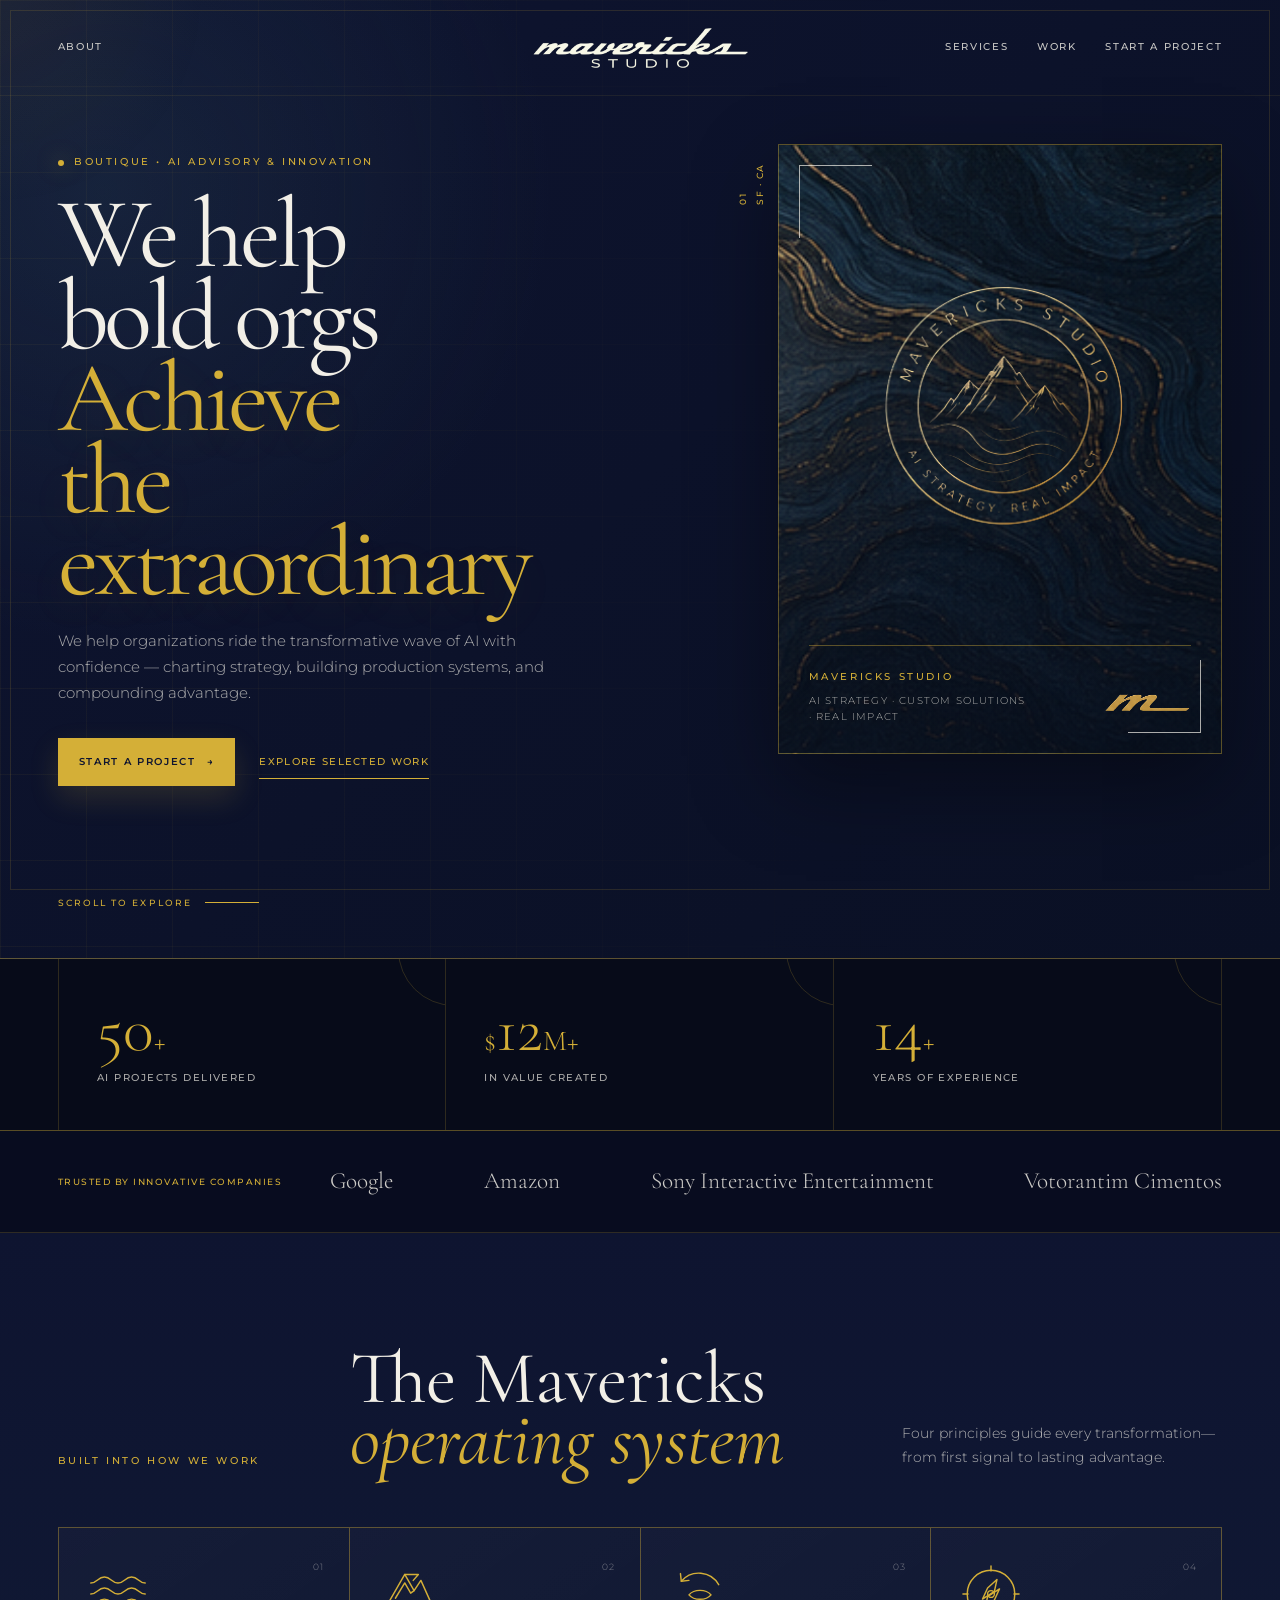
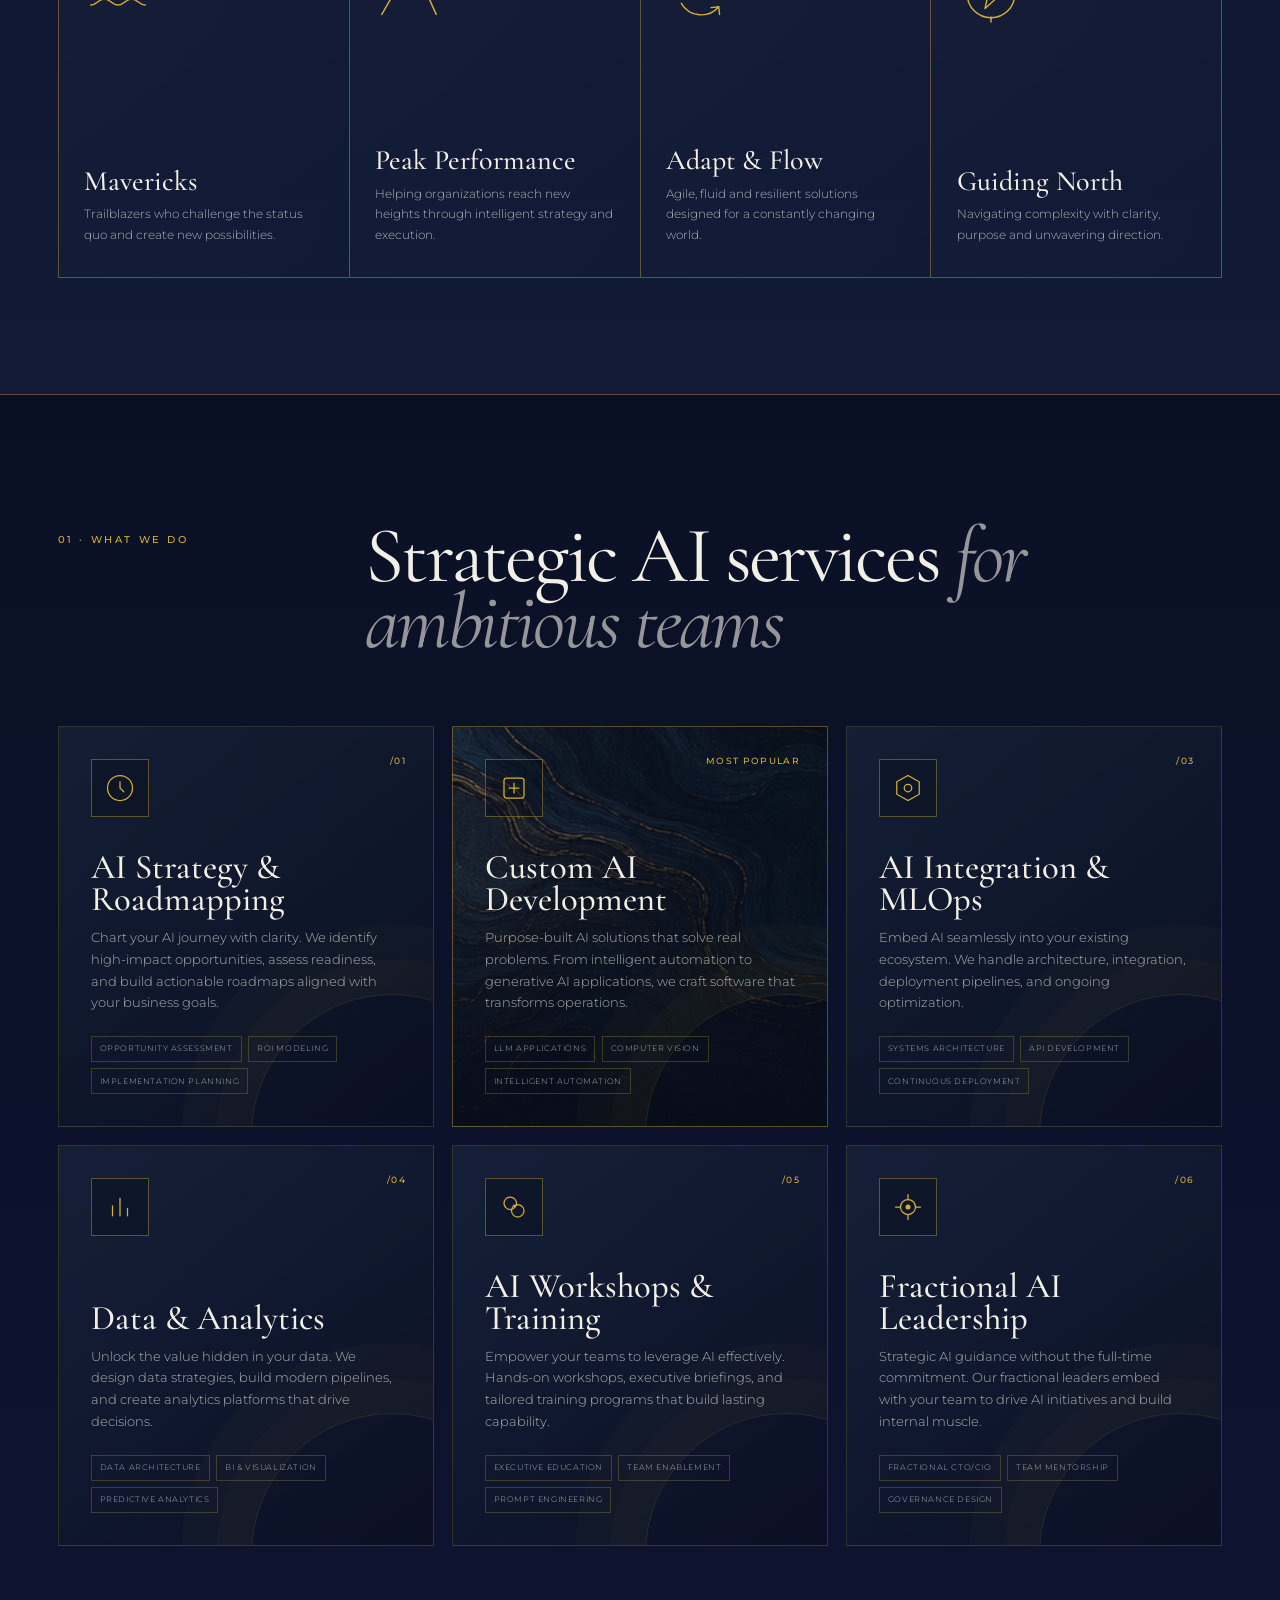
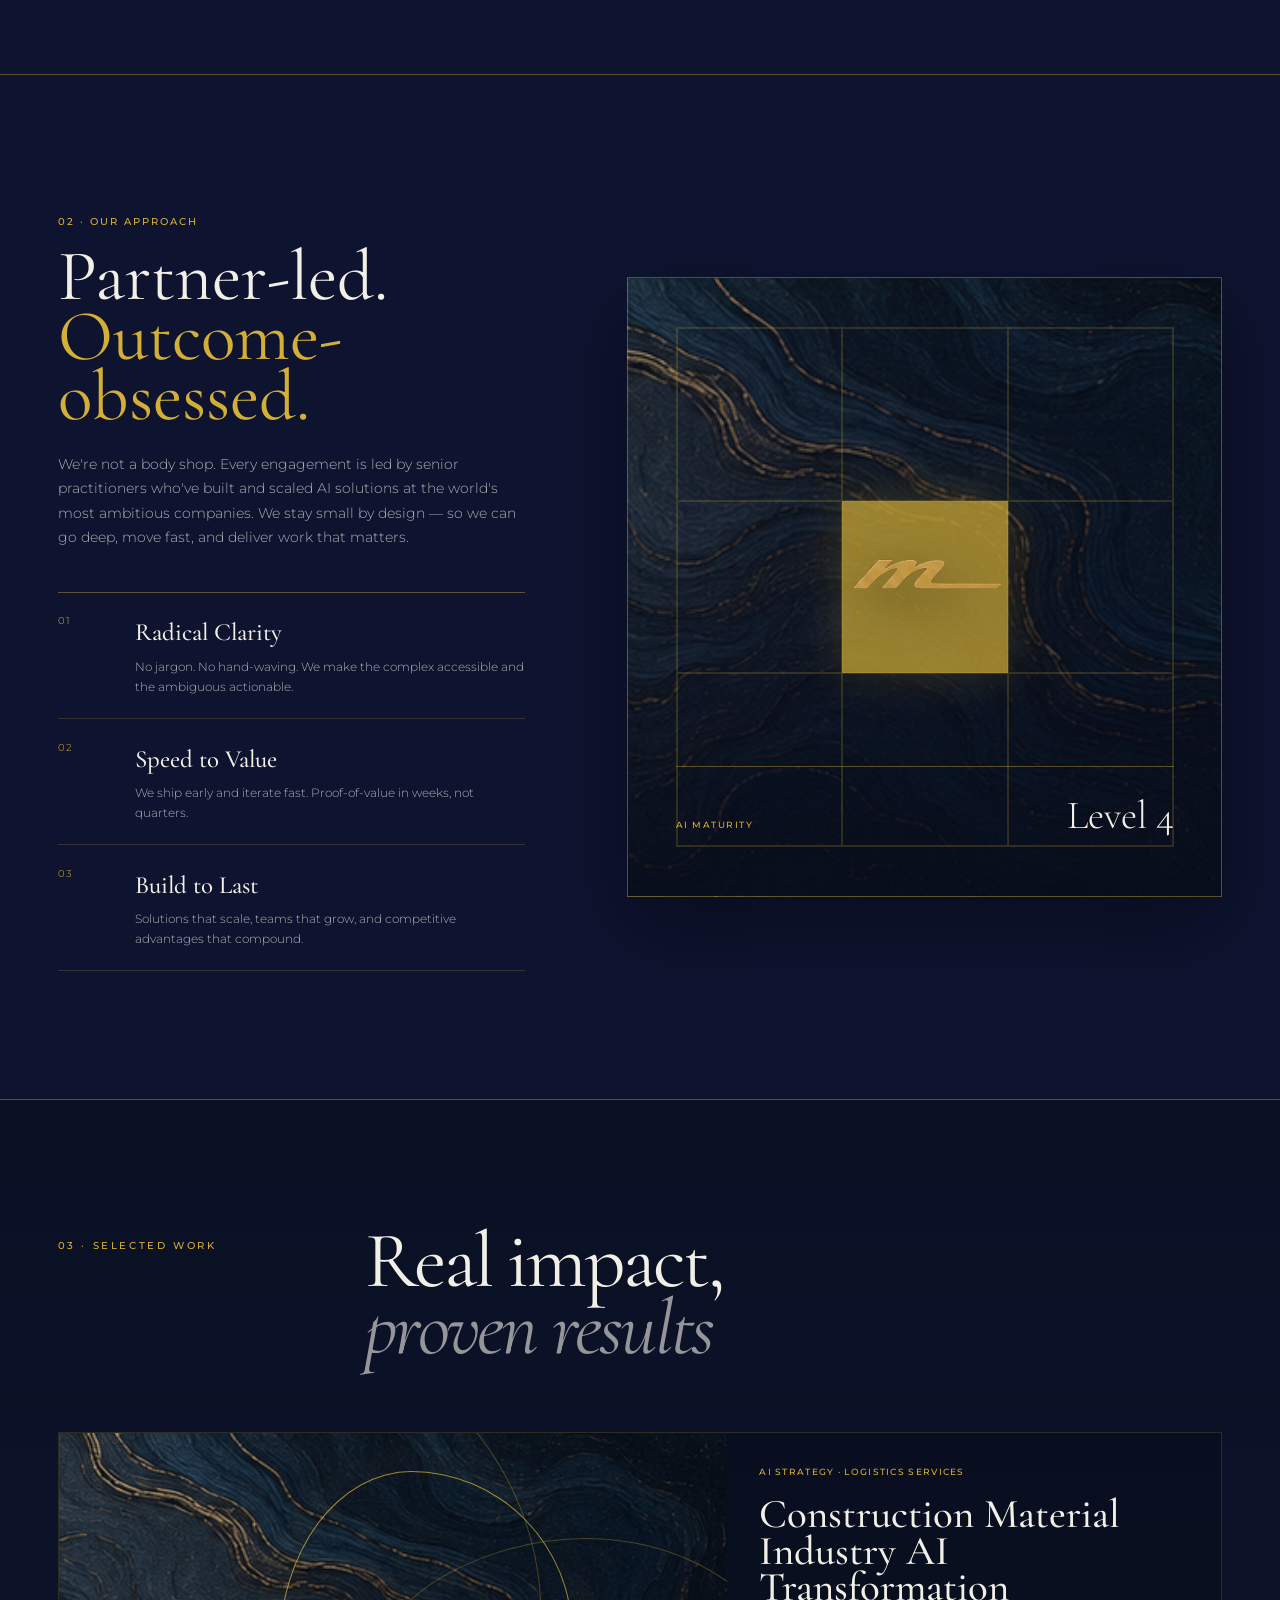
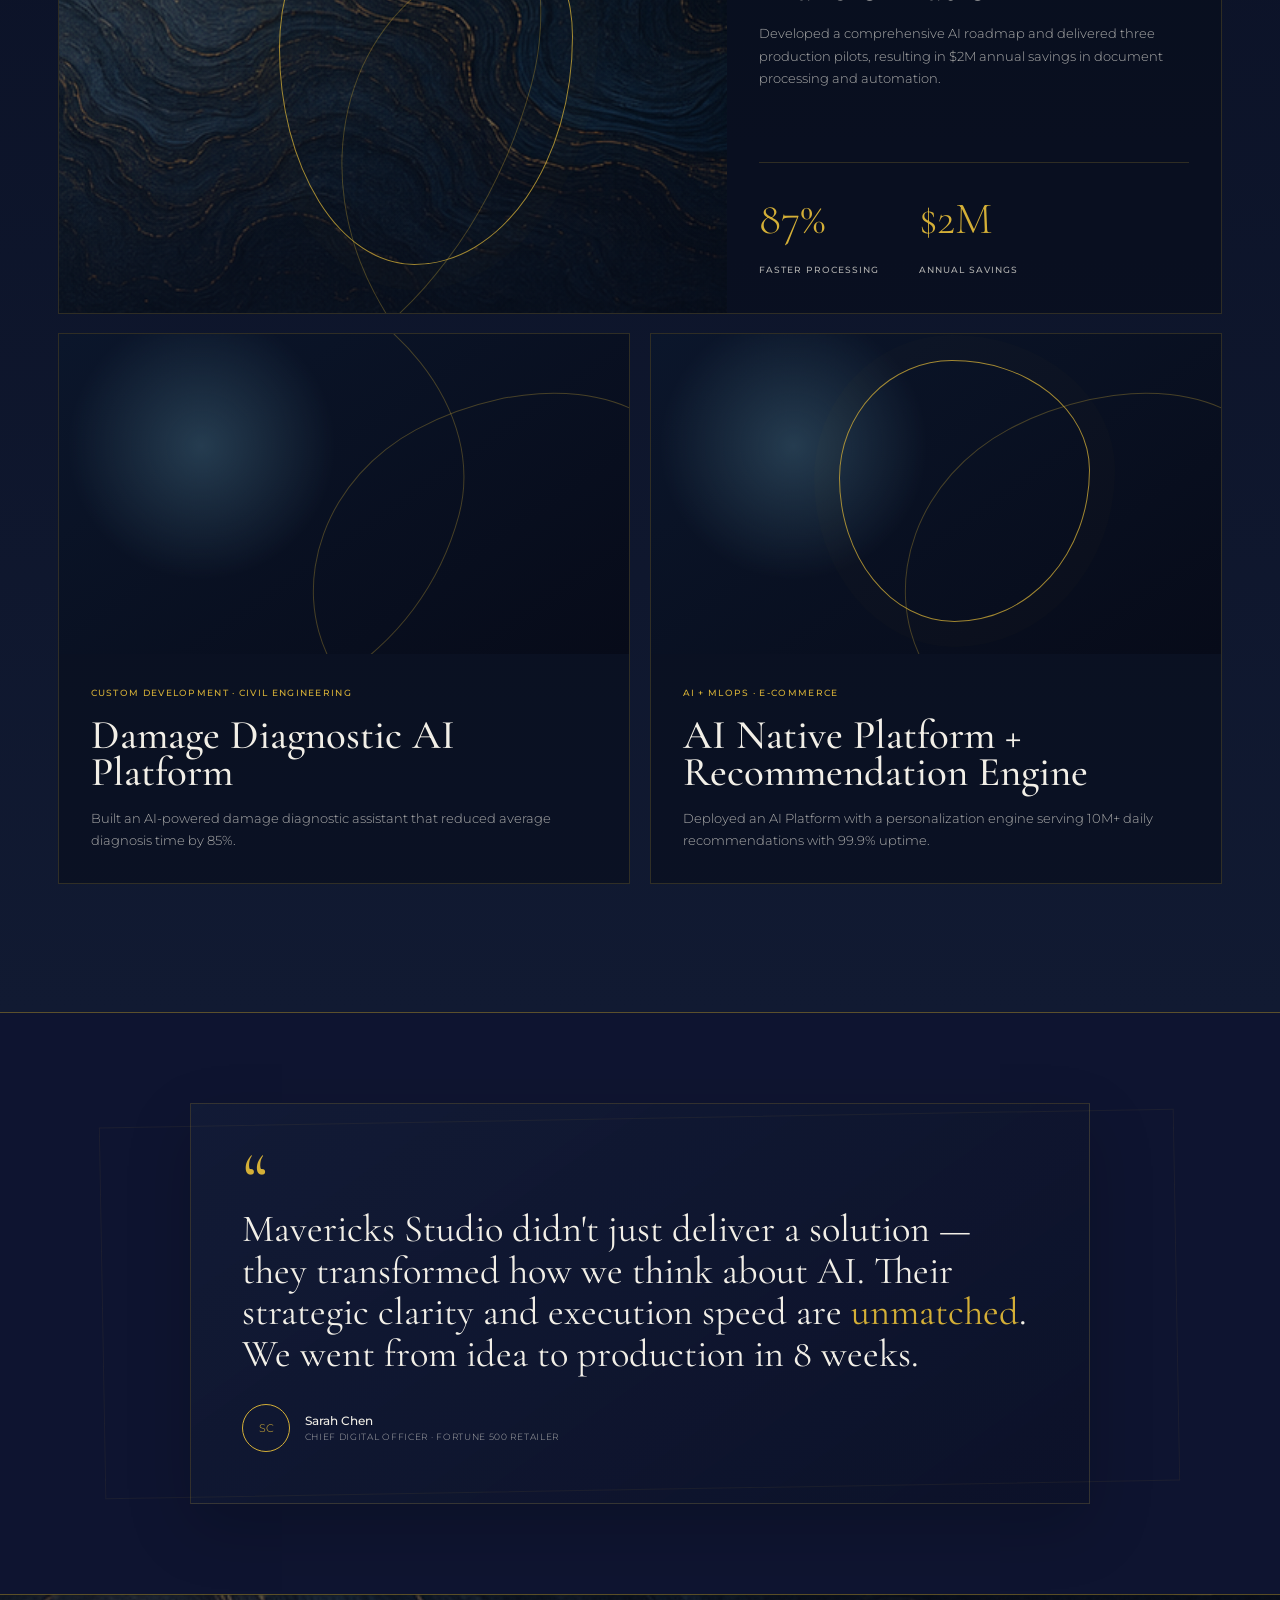
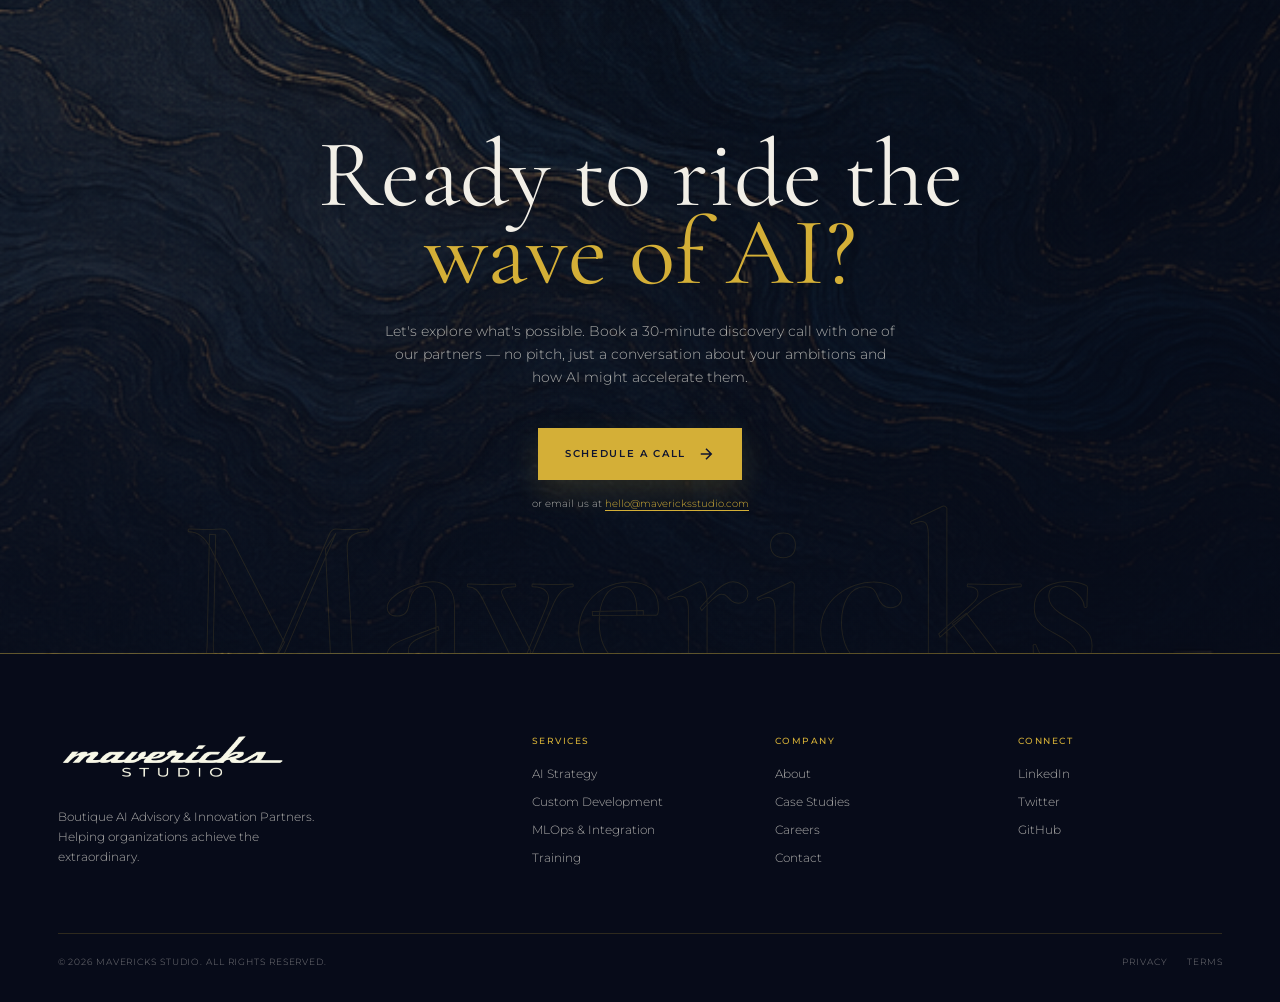
==== commit b8b772d4: "Refine icons layouts and brand assets" ====
--- a/index.html
+++ b/index.html
@@ -69,13 +69,13 @@
 
             <aside class="hero-visual" data-reveal aria-label="Mavericks Studio brand mark">
                 <div class="hero-art-card">
-                    <img class="hero-seal" src="assets/brand-seal.png" alt="Mavericks Studio — AI Strategy, Real Impact">
+                    <img class="hero-seal" src="assets/brand-seal-transparent.png" alt="Mavericks Studio — AI Strategy, Real Impact">
                     <div class="hero-art-footer">
                         <div>
                             <span class="hero-side-label">Mavericks Studio</span>
                             <p>AI Strategy · Custom Solutions · Real Impact</p>
                         </div>
-                        <img src="assets/brand-monogram.png" alt="" aria-hidden="true" class="hero-monogram">
+                        <img src="assets/brand-monogram-transparent.png" alt="" aria-hidden="true" class="hero-monogram">
                     </div>
                 </div>
                 <div class="hero-art-index" aria-hidden="true"><span>01</span><span>SF · CA</span></div>
@@ -129,25 +129,45 @@
             </header>
             <div class="principles-grid">
                 <article class="principle" data-reveal>
-                    <svg viewBox="0 0 80 80" aria-hidden="true"><path d="M8 28c8 0 8-8 16-8s8 8 16 8 8-8 16-8 8 8 16 8M8 40c8 0 8-8 16-8s8 8 16 8 8-8 16-8 8 8 16 8M8 52c8 0 8-8 16-8s8 8 16 8 8-8 16-8 8 8 16 8"/></svg>
+                    <svg viewBox="0 0 80 80" aria-hidden="true">
+                        <path d="M8 27c8 0 8-7 16-7s8 7 16 7 8-7 16-7 8 7 16 7"/>
+                        <path d="M8 40c8 0 8-7 16-7s8 7 16 7 8-7 16-7 8 7 16 7"/>
+                        <path d="M8 53c8 0 8-7 16-7s8 7 16 7 8-7 16-7 8 7 16 7"/>
+                    </svg>
                     <span class="principle-no">01</span>
                     <h3>Mavericks</h3>
                     <p>Trailblazers who challenge the status quo and create new possibilities.</p>
                 </article>
                 <article class="principle" data-reveal>
-                    <svg viewBox="0 0 80 80" aria-hidden="true"><path d="M8 63 33 18l10 18 8-12 21 39M23 49l10-13 7 10 11-13"/></svg>
+                    <svg viewBox="0 0 80 80" aria-hidden="true">
+                        <path d="M8 64 35 17l11 19 8-12 18 40"/>
+                        <path d="m24 45 11-18 7 12 4-3"/>
+                        <path d="M35 17h16l-6 7"/>
+                    </svg>
                     <span class="principle-no">02</span>
                     <h3>Peak Performance</h3>
                     <p>Helping organizations reach new heights through intelligent strategy and execution.</p>
                 </article>
                 <article class="principle" data-reveal>
-                    <svg viewBox="0 0 80 80" aria-hidden="true"><path d="M9 45c11-21 24-28 38-25-16 2-24 12-23 24 1 13 14 19 28 14-11 10-31 10-39-4M48 28c9 0 12 5 21 5M50 44c9-1 12 4 21 4"/></svg>
+                    <svg viewBox="0 0 80 80" aria-hidden="true">
+                        <path d="M62 29A27 27 0 0 0 18 25"/>
+                        <path d="m17 16 1 9 9-1"/>
+                        <path d="M18 51a27 27 0 0 0 44 4"/>
+                        <path d="m63 64-1-9-9 1"/>
+                        <path d="M27 41c6-7 20-7 26 0-6 7-20 7-26 0Z"/>
+                    </svg>
                     <span class="principle-no">03</span>
                     <h3>Adapt &amp; Flow</h3>
                     <p>Agile, fluid and resilient solutions designed for a constantly changing world.</p>
                 </article>
                 <article class="principle" data-reveal>
-                    <svg viewBox="0 0 80 80" aria-hidden="true"><path d="m40 8 5 22 15-11-11 16 23 5-23 5 11 16-15-11-5 22-5-22-15 11 11-16-23-5 23-5-11-16 15 11Z"/></svg>
+                    <svg viewBox="0 0 80 80" aria-hidden="true">
+                        <circle cx="40" cy="40" r="28"/>
+                        <circle cx="40" cy="40" r="4"/>
+                        <path d="m47 23-3 14-14 9 6-13 11-10Z"/>
+                        <path d="m33 57 3-14 14-9-6 13-11 10Z"/>
+                        <path d="M40 7v6M40 67v6M7 40h6M67 40h6"/>
+                    </svg>
                     <span class="principle-no">04</span>
                     <h3>Guiding North</h3>
                     <p>Navigating complexity with clarity, purpose and unwavering direction.</p>
@@ -262,7 +282,7 @@
             </div>
 
             <div class="approach-visual" data-reveal>
-                <img src="assets/brand-monogram.png" alt="" aria-hidden="true" class="approach-monogram">
+                <img src="assets/brand-monogram-transparent.png" alt="" aria-hidden="true" class="approach-monogram">
                 <div class="visual-grid">
                     <div class="visual-block"></div><div class="visual-block"></div><div class="visual-block"></div>
                     <div class="visual-block"></div><div class="visual-block active"></div><div class="visual-block"></div>
--- a/styles.css
+++ b/styles.css
@@ -85,10 +85,10 @@
 .hero-visual{position:relative;min-width:0;padding:0 0 2rem 2rem}
 .hero-art-card{min-height:610px;position:relative;display:flex;align-items:center;justify-content:center;overflow:hidden;border:1px solid var(--line);background:linear-gradient(to bottom,rgba(7,11,25,.05),rgba(7,11,25,.56)),url('assets/brand-marble.png') center/cover;box-shadow:var(--shadow)}
 .hero-art-card::before,.hero-art-card::after{content:"";position:absolute;width:72px;height:72px;border-color:var(--gold);opacity:.7}.hero-art-card::before{top:20px;left:20px;border-top:1px solid;border-left:1px solid}.hero-art-card::after{right:20px;bottom:20px;border-right:1px solid;border-bottom:1px solid}
-.hero-seal{width:min(60%,310px);mix-blend-mode:screen;filter:drop-shadow(0 20px 35px rgba(0,0,0,.45));transform:translateY(-30px)}
+.hero-seal{width:min(60%,310px);filter:drop-shadow(0 20px 35px rgba(0,0,0,.45));transform:translateY(-30px)}
 .hero-art-footer{position:absolute;left:30px;right:30px;bottom:28px;display:flex;justify-content:space-between;align-items:flex-end;gap:1rem;padding-top:1rem;border-top:1px solid var(--line)}
 .hero-art-footer p{max-width:32ch;margin:.35rem 0 0;color:var(--muted);font-size:.62rem;letter-spacing:.12em;text-transform:uppercase}
-.hero-monogram{width:90px;height:auto;mix-blend-mode:screen}.hero-art-index{position:absolute;top:24px;left:0;display:flex;flex-direction:column;gap:.15rem;color:var(--gold);font-size:.58rem;font-weight:500;letter-spacing:.16em;transform:translateX(-35%) rotate(-90deg)}
+.hero-monogram{width:90px;height:auto}.hero-art-index{position:absolute;top:24px;left:0;display:flex;flex-direction:column;gap:.15rem;color:var(--gold);font-size:.58rem;font-weight:500;letter-spacing:.16em;transform:translateX(-35%) rotate(-90deg)}
 .scroll-cue{grid-column:1/-1;display:flex;align-items:center;gap:.8rem;margin-top:2rem;color:var(--gold);font-size:.59rem;font-weight:500;letter-spacing:.22em;text-transform:uppercase}.scroll-cue .rail{width:54px;height:1px;background:var(--gold)}
 
 /* Proof band */
@@ -104,7 +104,7 @@
 .principles-grid{display:grid;grid-template-columns:repeat(4,1fr);border-top:1px solid var(--line);border-left:1px solid var(--line)}
 .principle{min-height:350px;position:relative;padding:2rem 1.6rem;display:flex;flex-direction:column;border-right:1px solid var(--line);border-bottom:1px solid var(--line);background:linear-gradient(145deg,rgba(255,255,255,.025),transparent);transition:background .3s,transform .3s}
 .principle:hover{z-index:2;background:rgba(212,175,55,.06);transform:translateY(-6px)}
-.principle svg{width:68px;height:68px;margin-bottom:auto;fill:none;stroke:var(--gold);stroke-width:1.5}.principle-no{position:absolute;top:2rem;right:1.5rem;color:var(--faint);font-size:.57rem;letter-spacing:.14em}.principle h3{margin:2rem 0 .6rem;font-family:var(--font-display);font-size:1.75rem;font-weight:500;line-height:1}.principle p{margin:0;color:var(--muted);font-size:.78rem;line-height:1.65}
+.principle svg{width:68px;height:68px;margin-bottom:auto;fill:none;stroke:var(--gold);stroke-width:1.7;stroke-linecap:round;stroke-linejoin:round}.principle-no{position:absolute;top:2rem;right:1.5rem;color:var(--faint);font-size:.57rem;letter-spacing:.14em}.principle h3{margin:2rem 0 .6rem;font-family:var(--font-display);font-size:1.75rem;font-weight:500;line-height:1}.principle p{margin:0;color:var(--muted);font-size:.78rem;line-height:1.65}
 
 /* Shared section framing */
 .section,.content,.full{padding-block:clamp(5.5rem,10vw,9rem)}
@@ -112,11 +112,11 @@
 
 /* Services — dimensional bento */
 .services{background:linear-gradient(180deg,var(--navy-2),var(--navy));border-bottom:1px solid var(--line)}
-.services-grid{display:grid;grid-template-columns:repeat(12,1fr);gap:1.1rem}
-.service{position:relative;min-height:350px;padding:2rem;display:flex;flex-direction:column;overflow:hidden;border:1px solid var(--line-soft);background:linear-gradient(145deg,rgba(46,74,94,.24),rgba(7,11,25,.48));transition:border-color .3s,transform .3s,box-shadow .3s}
+.services-grid{display:grid;grid-template-columns:repeat(3,minmax(0,1fr));grid-auto-rows:1fr;gap:1.1rem}
+.service{position:relative;min-height:380px;height:100%;padding:2rem;display:flex;flex-direction:column;overflow:hidden;border:1px solid var(--line-soft);background:linear-gradient(145deg,rgba(46,74,94,.24),rgba(7,11,25,.48));transition:border-color .3s,transform .3s,box-shadow .3s}
 .service::before{content:"";position:absolute;inset:auto -100px -150px auto;width:280px;height:280px;border:1px solid rgba(212,175,55,.15);border-radius:50%;box-shadow:0 0 0 35px rgba(212,175,55,.025),0 0 0 70px rgba(212,175,55,.018)}
 .service:hover{border-color:var(--gold);transform:translateY(-5px);box-shadow:0 26px 55px rgba(0,0,0,.24)}
-.service:nth-child(1),.service:nth-child(4){grid-column:span 5}.service:nth-child(2),.service:nth-child(3){grid-column:span 7}.service:nth-child(5),.service:nth-child(6){grid-column:span 6}
+.service:nth-child(n){grid-column:auto}
 .service.featured{background:linear-gradient(to bottom,rgba(7,11,25,.38),rgba(7,11,25,.86)),url('assets/brand-marble.png') center/cover;border-color:var(--line)}
 .service .no,.service .badge{position:absolute;top:1.7rem;right:1.7rem;color:var(--gold);font-size:.56rem;font-weight:500;letter-spacing:.15em;text-transform:uppercase}
 .service-icon{width:58px;height:58px;display:grid;place-items:center;margin-bottom:auto;border:1px solid var(--line);background:rgba(7,11,25,.38);color:var(--gold)}.service-icon svg{width:30px;height:30px}
@@ -125,7 +125,7 @@
 /* Approach */
 .approach{background:var(--navy);border-bottom:1px solid var(--line)}.approach-grid{display:grid;grid-template-columns:.88fr 1.12fr;gap:clamp(3rem,8vw,9rem);align-items:center}.approach-text .kicker{color:var(--gold);font-size:.64rem;font-weight:500;letter-spacing:.2em;text-transform:uppercase}.approach-text h2{margin:1rem 0 1.5rem;font-family:var(--font-display);font-size:clamp(3.6rem,5.6vw,5.8rem);font-weight:400;line-height:.84}.approach-text>p{max-width:53ch;color:var(--muted);font-size:.88rem;line-height:1.75}.values{margin-top:2.6rem;border-top:1px solid var(--line)}.value{display:grid;grid-template-columns:58px 1fr;gap:1.2rem;padding:1.3rem 0;border-bottom:1px solid var(--line-soft)}.value .v-no{color:var(--gold);font-size:.63rem;letter-spacing:.12em}.value h4{margin:0 0 .25rem;font-family:var(--font-display);font-size:1.55rem;font-weight:500}.value p{margin:0;color:var(--muted);font-size:.78rem}
 .approach-visual{min-height:620px;position:relative;overflow:hidden;border:1px solid var(--line);background:linear-gradient(to bottom,rgba(7,11,25,.18),rgba(7,11,25,.78)),url('assets/brand-marble.png') center/cover;box-shadow:var(--shadow)}
-.approach-monogram{position:absolute;top:50%;left:50%;z-index:2;width:160px;mix-blend-mode:screen;transform:translate(-50%,-72%);filter:drop-shadow(0 16px 25px rgba(0,0,0,.4))}
+.approach-monogram{position:absolute;top:50%;left:50%;z-index:2;width:160px;transform:translate(-50%,-72%);filter:drop-shadow(0 16px 25px rgba(0,0,0,.4))}
 .visual-grid{position:absolute;inset:8%;display:grid;grid-template-columns:repeat(3,1fr);grid-template-rows:repeat(3,1fr);border:1px solid var(--line-soft)}.visual-block{border:1px solid var(--line-soft);background:rgba(14,20,48,.08)}.visual-block.active{background:rgba(212,175,55,.70);box-shadow:0 0 45px rgba(212,175,55,.22)}
 .visual-overlay{position:absolute;left:8%;right:8%;bottom:8%;display:flex;justify-content:space-between;align-items:baseline;padding-top:1rem;border-top:1px solid var(--line)}.visual-label{color:var(--gold);font-size:.59rem;font-weight:500;letter-spacing:.16em;text-transform:uppercase}.visual-val{font-family:var(--font-display);font-size:2.5rem}
 
@@ -135,13 +135,13 @@
 .work-body{padding:2rem;display:flex;flex-direction:column;gap:1rem}.work-cat{color:var(--gold);font-size:.58rem;font-weight:500;letter-spacing:.14em;text-transform:uppercase}.work-body h3{margin:0;font-family:var(--font-display);font-size:clamp(2rem,3.2vw,3.5rem);font-weight:500;line-height:.9}.work-body p{margin:0;color:var(--muted);font-size:.82rem;line-height:1.7}.work-stats{display:flex;gap:2.5rem;margin-top:auto;padding-top:1.3rem;border-top:1px solid var(--line-soft)}.work-stat .v{display:block;font-family:var(--font-display);font-size:2.8rem;color:var(--gold)}.work-stat .l{color:var(--muted);font-size:.55rem;font-weight:500;letter-spacing:.12em;text-transform:uppercase}
 
 /* Testimonial */
-.testimonial{padding-block:clamp(6rem,11vw,10rem);overflow:hidden;background:var(--navy)}.testimonial::before{content:"";position:absolute;inset:10% 4%;border:1px solid rgba(212,175,55,.08);transform:rotate(-2deg)}.testimonial-inner{max-width:1000px;margin:auto;text-align:center}.quote-mark{height:4rem;overflow:hidden;color:var(--gold);font-family:var(--font-display);font-size:8rem;line-height:.7}.testimonial blockquote{margin:1.8rem 0 0;font-family:var(--font-display);font-size:clamp(2.3rem,4.2vw,4.4rem);font-weight:400;line-height:1}.t-author{display:flex;justify-content:center;align-items:center;gap:.9rem;margin-top:2.4rem}.t-avatar{width:48px;height:48px;display:grid;place-items:center;border:1px solid var(--gold);border-radius:50%;color:var(--gold);font-size:.67rem}.t-info{text-align:left}.t-info .n{font-size:.76rem;font-weight:500}.t-info .r{color:var(--muted);font-size:.54rem;letter-spacing:.08em;text-transform:uppercase}
+.testimonial{padding-block:clamp(4rem,7vw,6.5rem);overflow:hidden;background:var(--navy)}.testimonial::before{content:"";position:absolute;inset:18% 8%;border:1px solid rgba(212,175,55,.07);transform:rotate(-1deg)}.testimonial-inner{max-width:900px;margin:auto;padding:clamp(2rem,4vw,3.5rem);text-align:left;border:1px solid var(--line-soft);background:linear-gradient(145deg,rgba(46,74,94,.12),rgba(7,11,25,.30));box-shadow:0 24px 60px rgba(0,0,0,.18)}.quote-mark{height:2.4rem;overflow:hidden;color:var(--gold);font-family:var(--font-display);font-size:5rem;line-height:.65}.testimonial blockquote{margin:1rem 0 0;font-family:var(--font-display);font-size:clamp(1.8rem,3vw,3rem);font-weight:400;line-height:1.08}.t-author{display:flex;justify-content:flex-start;align-items:center;gap:.9rem;margin-top:1.8rem}.t-avatar{width:48px;height:48px;display:grid;place-items:center;border:1px solid var(--gold);border-radius:50%;color:var(--gold);font-size:.67rem}.t-info{text-align:left}.t-info .n{font-size:.76rem;font-weight:500}.t-info .r{color:var(--muted);font-size:.54rem;letter-spacing:.08em;text-transform:uppercase}
 
 /* CTA */
 .cta{overflow:hidden;background:linear-gradient(to bottom,rgba(7,11,25,.48),rgba(7,11,25,.76)),url('assets/brand-marble.png') center/cover;border-block:1px solid var(--line)}.cta-bg{position:absolute;inset:0;background:linear-gradient(90deg,rgba(7,11,25,.25),transparent,rgba(7,11,25,.35))}.cta-inner{position:relative;z-index:2;padding:clamp(6rem,11vw,10rem) 0;text-align:center}.cta h2{margin:0;font-family:var(--font-display);font-size:clamp(4rem,7.5vw,8rem);font-weight:400;line-height:.82}.cta p{max-width:58ch;margin:1.7rem auto 2.4rem;color:var(--muted);font-size:.9rem}.cta-actions{display:flex;flex-direction:column;align-items:center;gap:1rem}.cta-note{color:var(--muted);font-size:.63rem}.cta-note a{color:var(--gold);border-bottom:1px solid var(--gold)}.ghost{position:absolute;left:50%;bottom:-.12em;z-index:1;transform:translateX(-50%);font-family:var(--font-display);font-size:clamp(7rem,18vw,18rem);font-weight:600;line-height:.7;color:transparent;-webkit-text-stroke:1px rgba(212,175,55,.12);white-space:nowrap}
 
 /* Footer */
-.footer{padding:5rem 0 2rem;background:var(--navy-3)}.footer-grid{display:grid;grid-template-columns:1.65fr repeat(3,1fr);gap:2.5rem}.footer-brand img{height:45px;filter:sepia(1) saturate(.88) brightness(.93) contrast(1.1)}.footer-brand p{max-width:32ch;margin:1.3rem 0 0;color:var(--muted);font-size:.78rem}.footer-col h4{margin:0 0 1rem;color:var(--gold);font-size:.58rem;font-weight:500;letter-spacing:.16em;text-transform:uppercase}.footer-col a{display:block;margin:.58rem 0;color:var(--muted);font-size:.74rem}.footer-col a:hover{color:var(--gold)}.footer-bottom{display:flex;justify-content:space-between;margin-top:3.5rem;padding-top:1.3rem;border-top:1px solid var(--line-soft)}.footer-bottom p,.footer-legal a{margin:0;color:var(--faint);font-size:.56rem;letter-spacing:.1em;text-transform:uppercase}.footer-legal{display:flex;gap:1.2rem}.footer-legal a:hover{color:var(--gold)}
+.footer{padding:5rem 0 2rem;background:var(--navy-3)}.footer-grid{display:grid;grid-template-columns:minmax(260px,1.15fr) minmax(0,2fr);gap:clamp(2.5rem,6vw,7rem)}.footer-links{display:grid;grid-template-columns:repeat(3,minmax(0,1fr));gap:clamp(1.5rem,3vw,3rem)}.footer-brand img{height:45px;filter:sepia(1) saturate(.88) brightness(.93) contrast(1.1)}.footer-brand p{max-width:32ch;margin:1.3rem 0 0;color:var(--muted);font-size:.78rem}.footer-col h4{margin:0 0 1rem;color:var(--gold);font-size:.58rem;font-weight:500;letter-spacing:.16em;text-transform:uppercase}.footer-col a{display:block;margin:.58rem 0;color:var(--muted);font-size:.74rem}.footer-col a:hover{color:var(--gold)}.footer-bottom{display:flex;justify-content:space-between;margin-top:3.5rem;padding-top:1.3rem;border-top:1px solid var(--line-soft)}.footer-bottom p,.footer-legal a{margin:0;color:var(--faint);font-size:.56rem;letter-spacing:.1em;text-transform:uppercase}.footer-legal{display:flex;gap:1.2rem}.footer-legal a:hover{color:var(--gold)}
 
 /* Inner pages */
 .page-hero{min-height:68vh;padding:12rem 0 5rem;display:flex;align-items:end;overflow:hidden;background:linear-gradient(to right,rgba(7,11,25,.90),rgba(7,11,25,.30)),url('assets/brand-marble.png') center/cover;border-bottom:1px solid var(--line)}.page-hero .hero-bg{display:none}.page-hero .display{max-width:11ch;margin:1rem 0 0;font-size:clamp(4rem,7vw,7.6rem);line-height:.84}.page-hero .lead{margin:1.4rem 0 0}.content-grid{display:grid;grid-template-columns:minmax(0,1fr) 330px;gap:clamp(3rem,8vw,9rem)}.prose h2,.legal h2{margin:3.2rem 0 1rem;font-family:var(--font-display);font-size:2.9rem;font-weight:500;line-height:.93}.prose h2:first-child,.legal h2:first-child{margin-top:0}.prose p,.legal p{max-width:68ch;margin:0 0 1.1rem;color:var(--muted);font-size:.89rem;line-height:1.78}.prose .hl{color:var(--gold)}.about-list{margin-top:1.8rem;border-top:1px solid var(--line)}.about-list li{padding:1.15rem 0;border-bottom:1px solid var(--line-soft);color:var(--muted);font-size:.83rem}.about-list li::before{content:'◆';padding-right:.8rem;color:var(--gold);font-size:.45rem}.about-list strong{color:var(--ivory)}
@@ -160,7 +160,7 @@
   .mobile-menu{position:fixed;inset:0;z-index:45;padding:7rem var(--gutter) 2rem;flex-direction:column;justify-content:center;gap:.6rem;background:linear-gradient(to bottom,rgba(7,11,25,.94),rgba(7,11,25,.98)),url('assets/brand-marble.png') center/cover}.mobile-menu.active{display:flex}.mobile-menu a{padding:.65rem 0;border-bottom:1px solid var(--line-soft);font-family:var(--font-display);font-size:2.7rem;line-height:1}
   .hero-inner{grid-template-columns:1fr .72fr;gap:2rem}.hero-art-card{min-height:520px}.hero h1{font-size:clamp(4.2rem,8.5vw,7rem)}
   .brand-principles-head{grid-template-columns:.5fr 1.2fr}.brand-principles-head p{grid-column:2}.principles-grid{grid-template-columns:repeat(2,1fr)}
-  .service:nth-child(n){grid-column:span 6}.approach-grid,.content-grid{grid-template-columns:1fr}.approach-visual{min-height:520px}.sidebar{position:static;display:grid;grid-template-columns:1fr 1fr;gap:1rem}.card+.card{margin-top:0}.footer-grid{grid-template-columns:1.4fr repeat(3,1fr)}.benefits{grid-template-columns:repeat(2,1fr)}
+  .services-grid{grid-template-columns:repeat(2,minmax(0,1fr))}.service:nth-child(n){grid-column:auto}.approach-grid,.content-grid{grid-template-columns:1fr}.approach-visual{min-height:520px}.sidebar{position:static;display:grid;grid-template-columns:1fr 1fr;gap:1rem}.card+.card{margin-top:0}.footer-grid{grid-template-columns:minmax(220px,.9fr) minmax(0,2fr)}.benefits{grid-template-columns:repeat(2,1fr)}
 }
 
 @media(max-width:720px){
@@ -174,7 +174,7 @@
   .services-grid{display:block}.service{min-width:0;max-width:100%;min-height:335px;margin-bottom:1rem;padding:1.5rem}.service::before{display:none}.service>*{min-width:0}.service h3{font-size:1.95rem;overflow-wrap:anywhere}.service p{font-size:.76rem;overflow-wrap:anywhere}.service .tags li{max-width:100%;overflow-wrap:anywhere}
   .approach-grid{display:block}.approach-text h2{font-size:3.65rem}.approach-visual{min-height:410px;margin-top:3rem}.approach-monogram{width:120px}.visual-val{font-size:2rem}
   .work-grid{grid-template-columns:1fr}.work-card.large{display:block;grid-column:auto}.work-media,.work-card.large .work-media{min-height:280px}.work-body{padding:1.5rem}.work-body h3{font-size:2.45rem}
-  .testimonial{padding-block:5rem}.testimonial blockquote{font-size:2.45rem}.t-author{align-items:flex-start}.t-info .r{max-width:28ch}
+  .testimonial{padding-block:3.5rem}.testimonial-inner{padding:1.5rem}.testimonial blockquote{font-size:1.95rem}.t-author{align-items:flex-start}.t-info .r{max-width:28ch}
   .cta-inner{padding:5.5rem 0}.cta h2{font-size:4rem}.ghost{display:none}
   .footer-grid{grid-template-columns:1fr;gap:2.2rem}.footer-links{display:grid;grid-template-columns:repeat(3,1fr);gap:1rem}.footer-bottom{flex-direction:column;gap:.8rem}
   .page-hero{min-height:58vh;padding:8rem 0 4rem}.page-hero .display{font-size:4.15rem}.sidebar{display:block}.card+.card{margin-top:1rem}
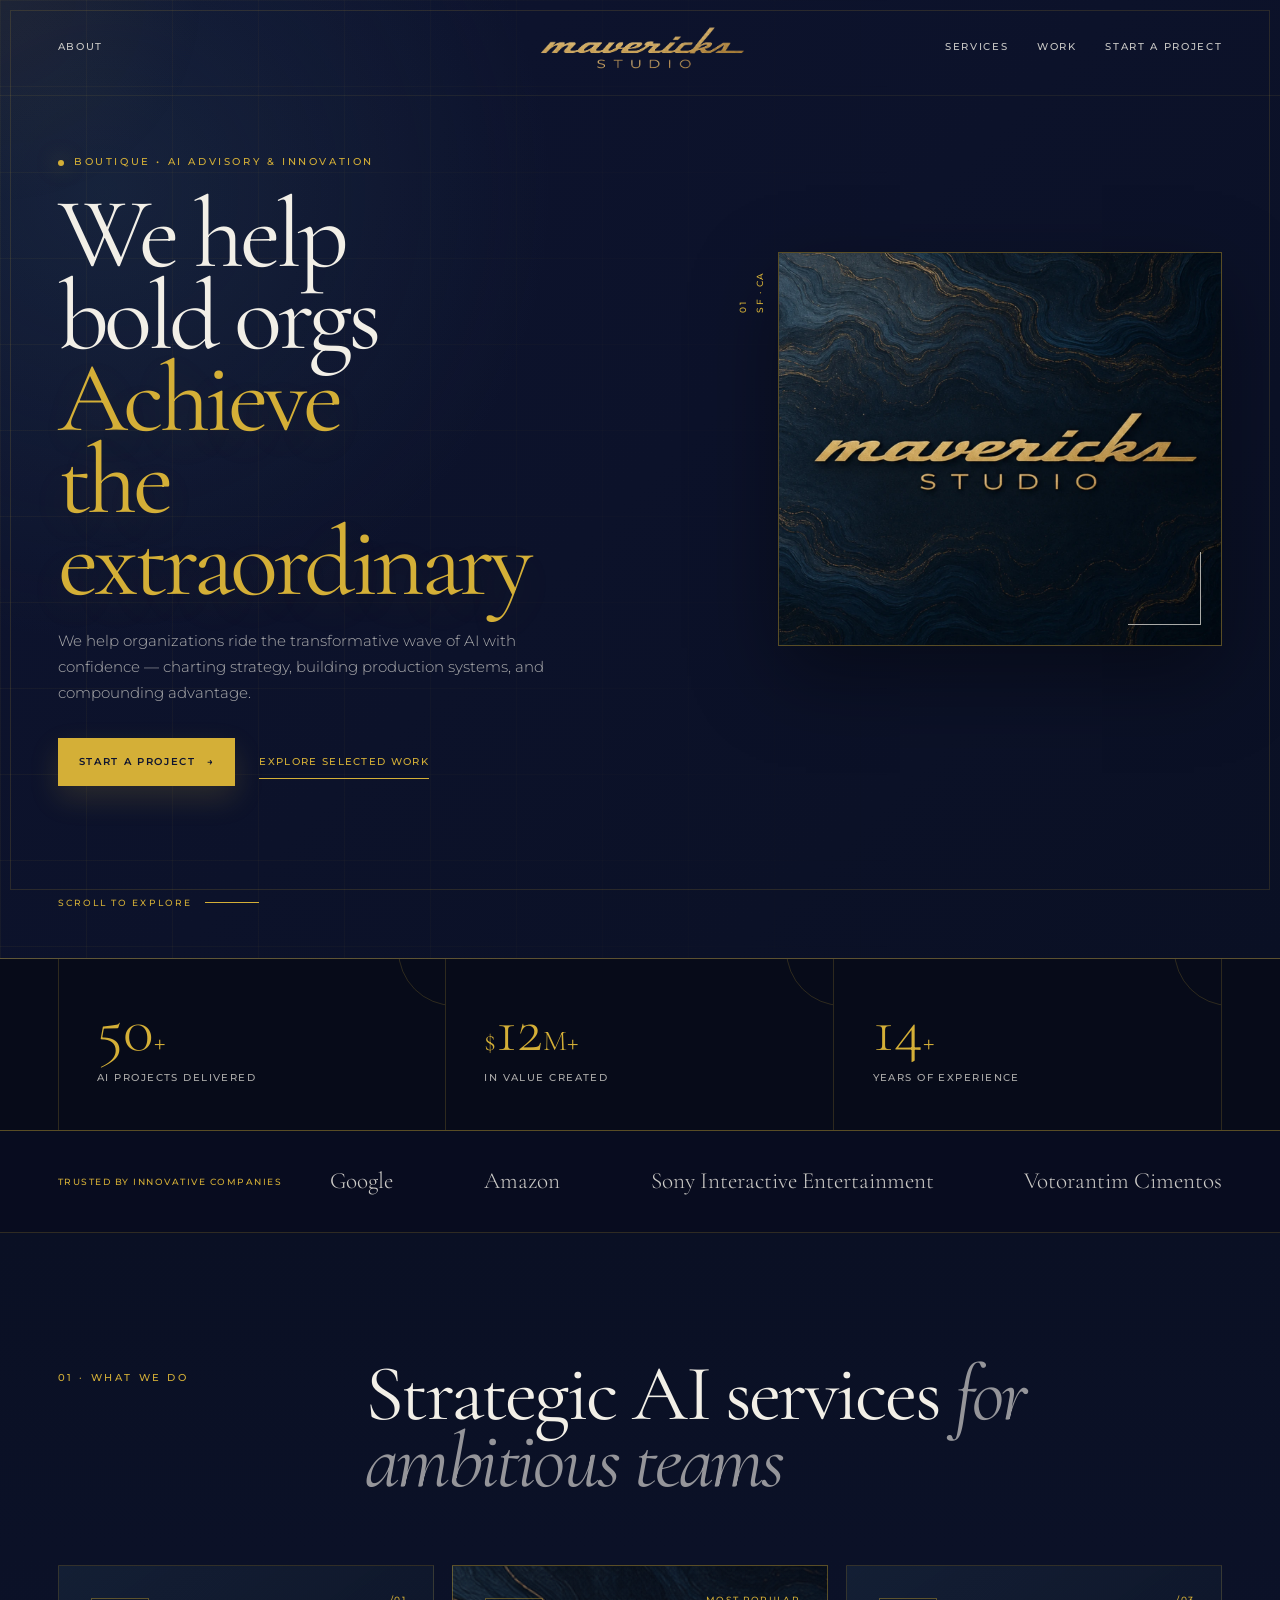
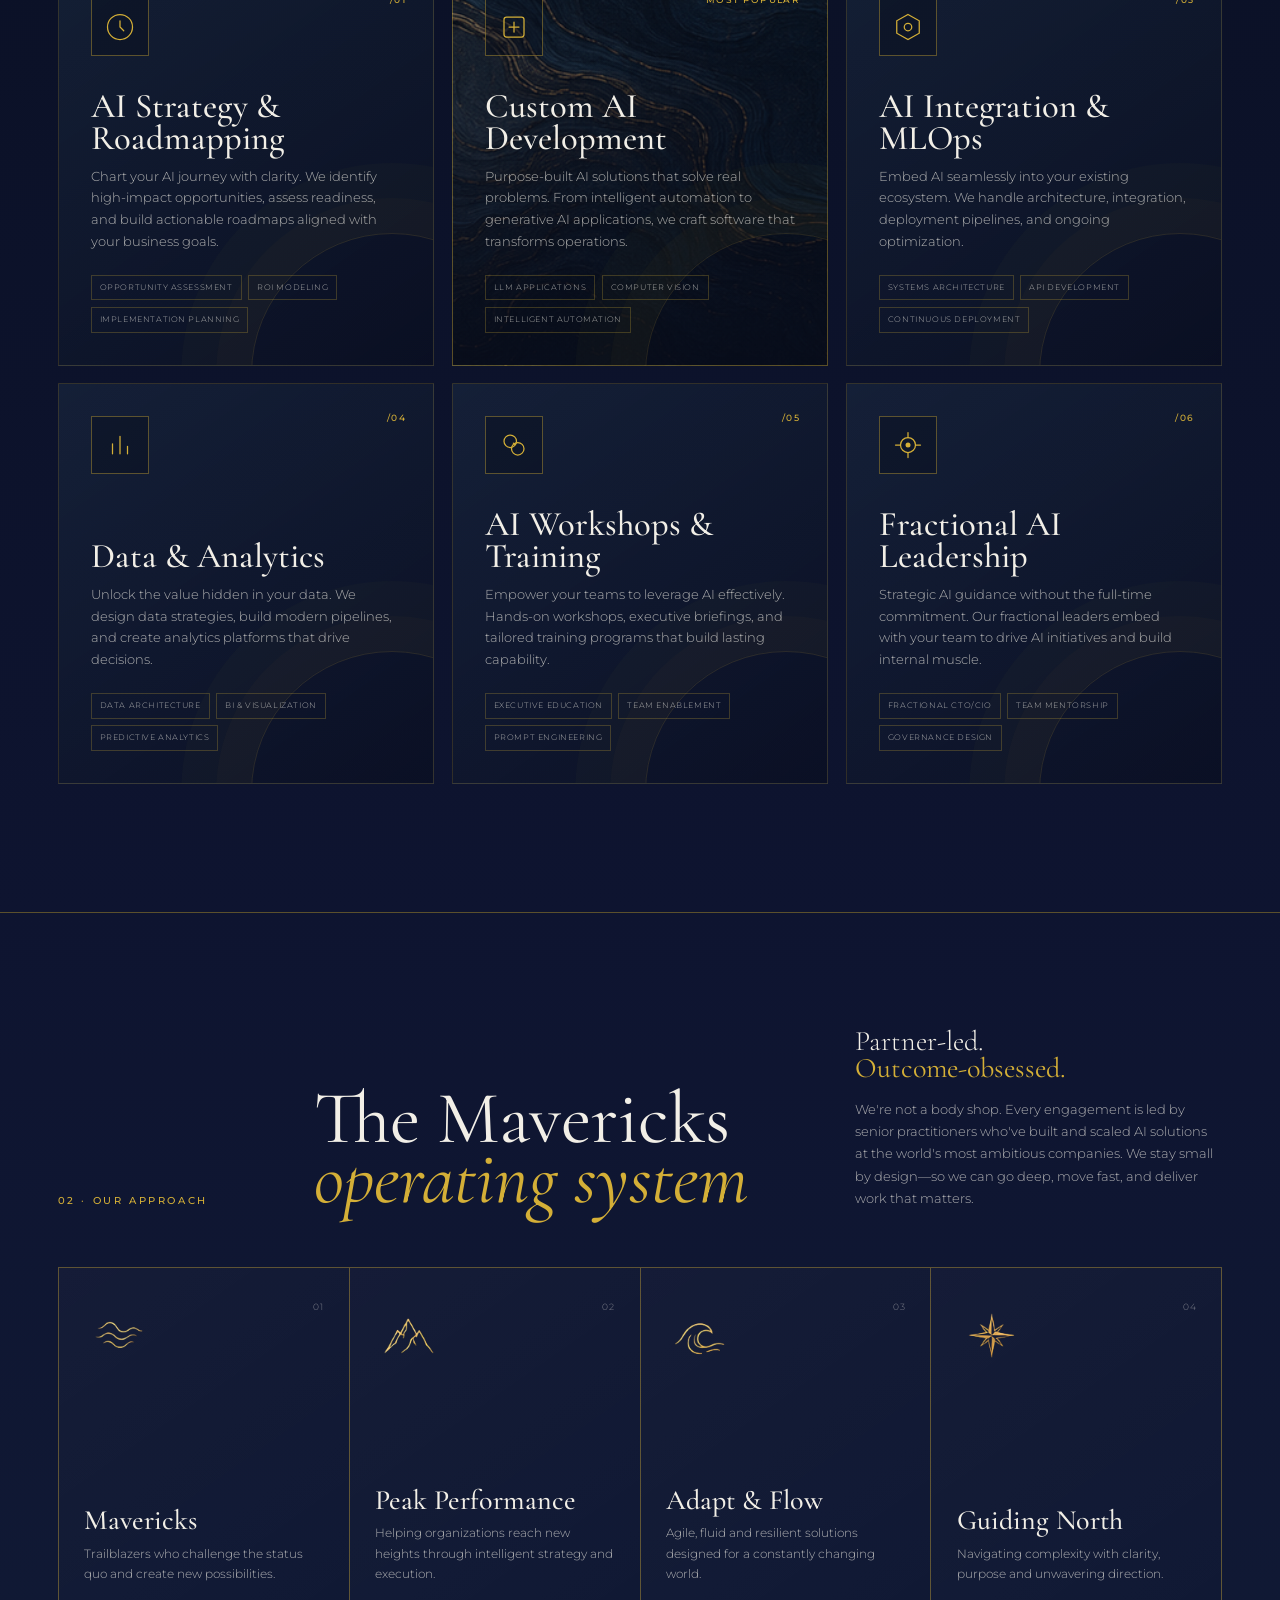
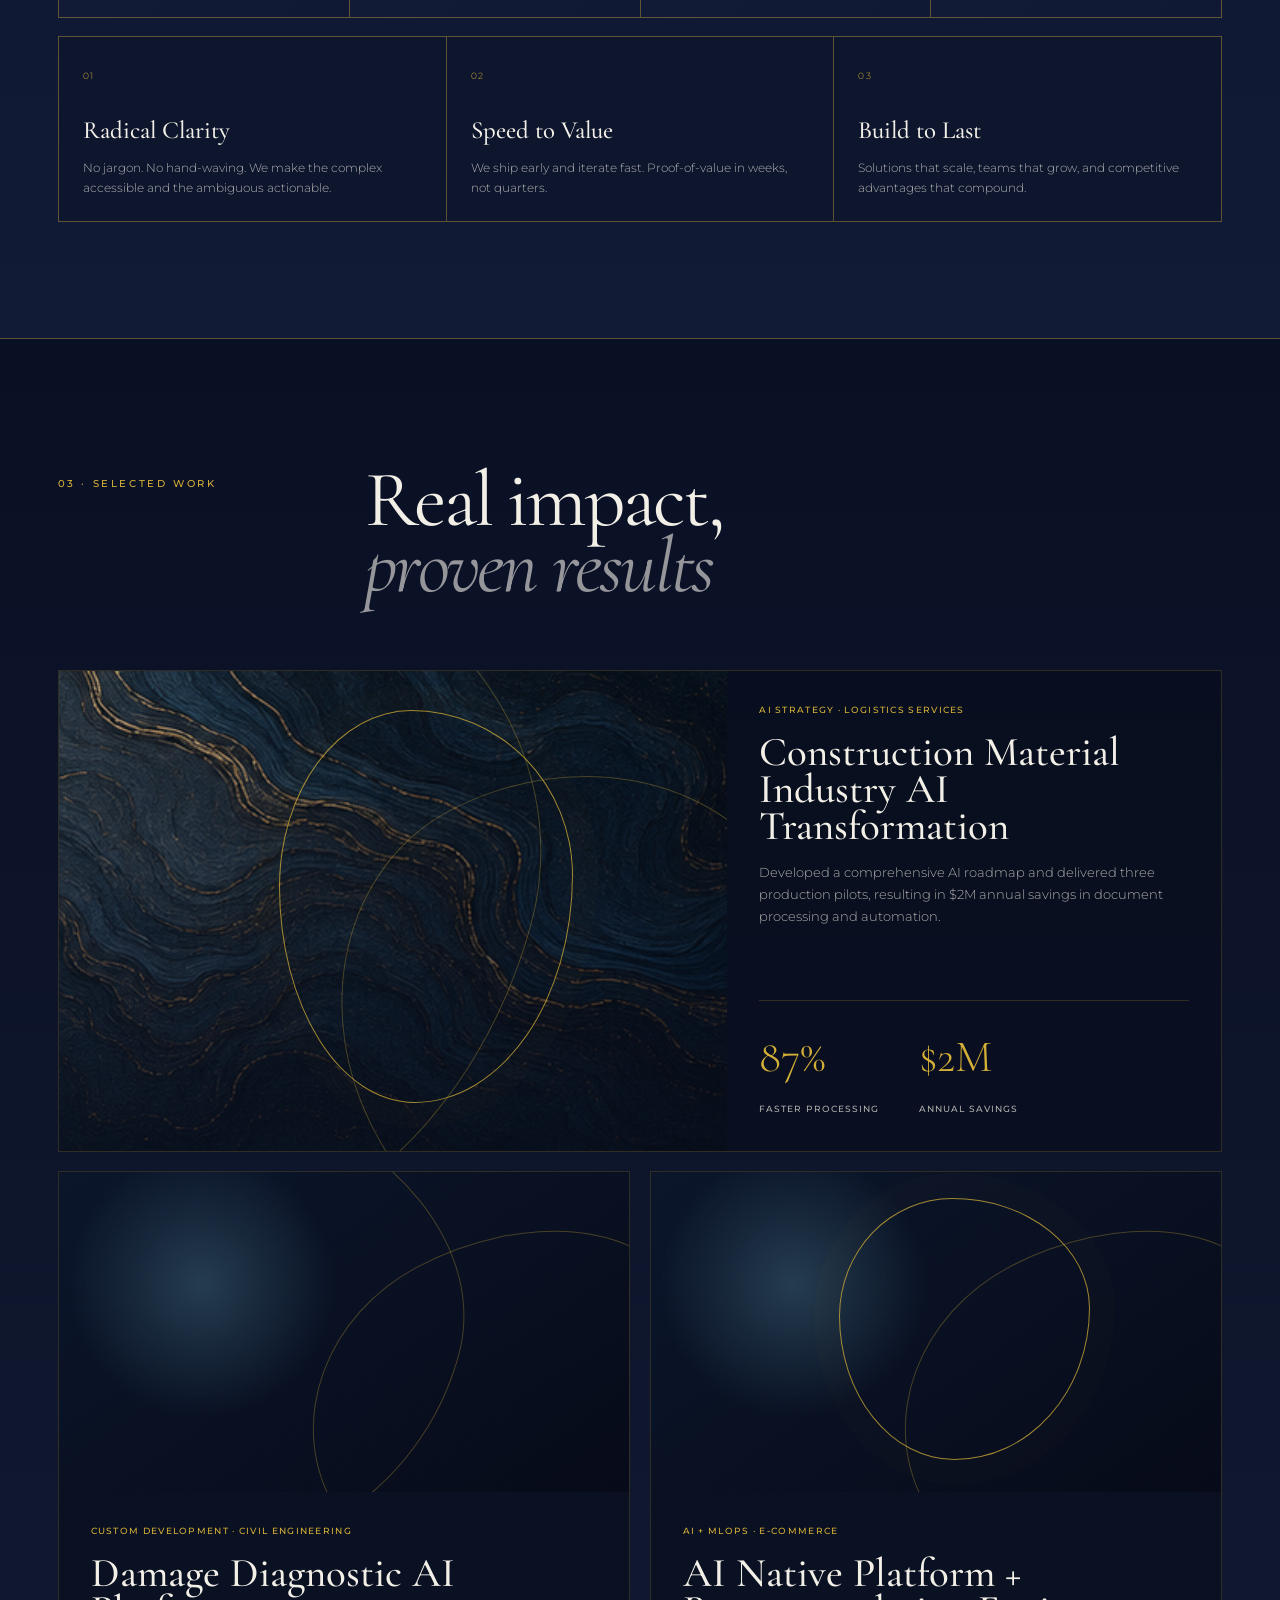
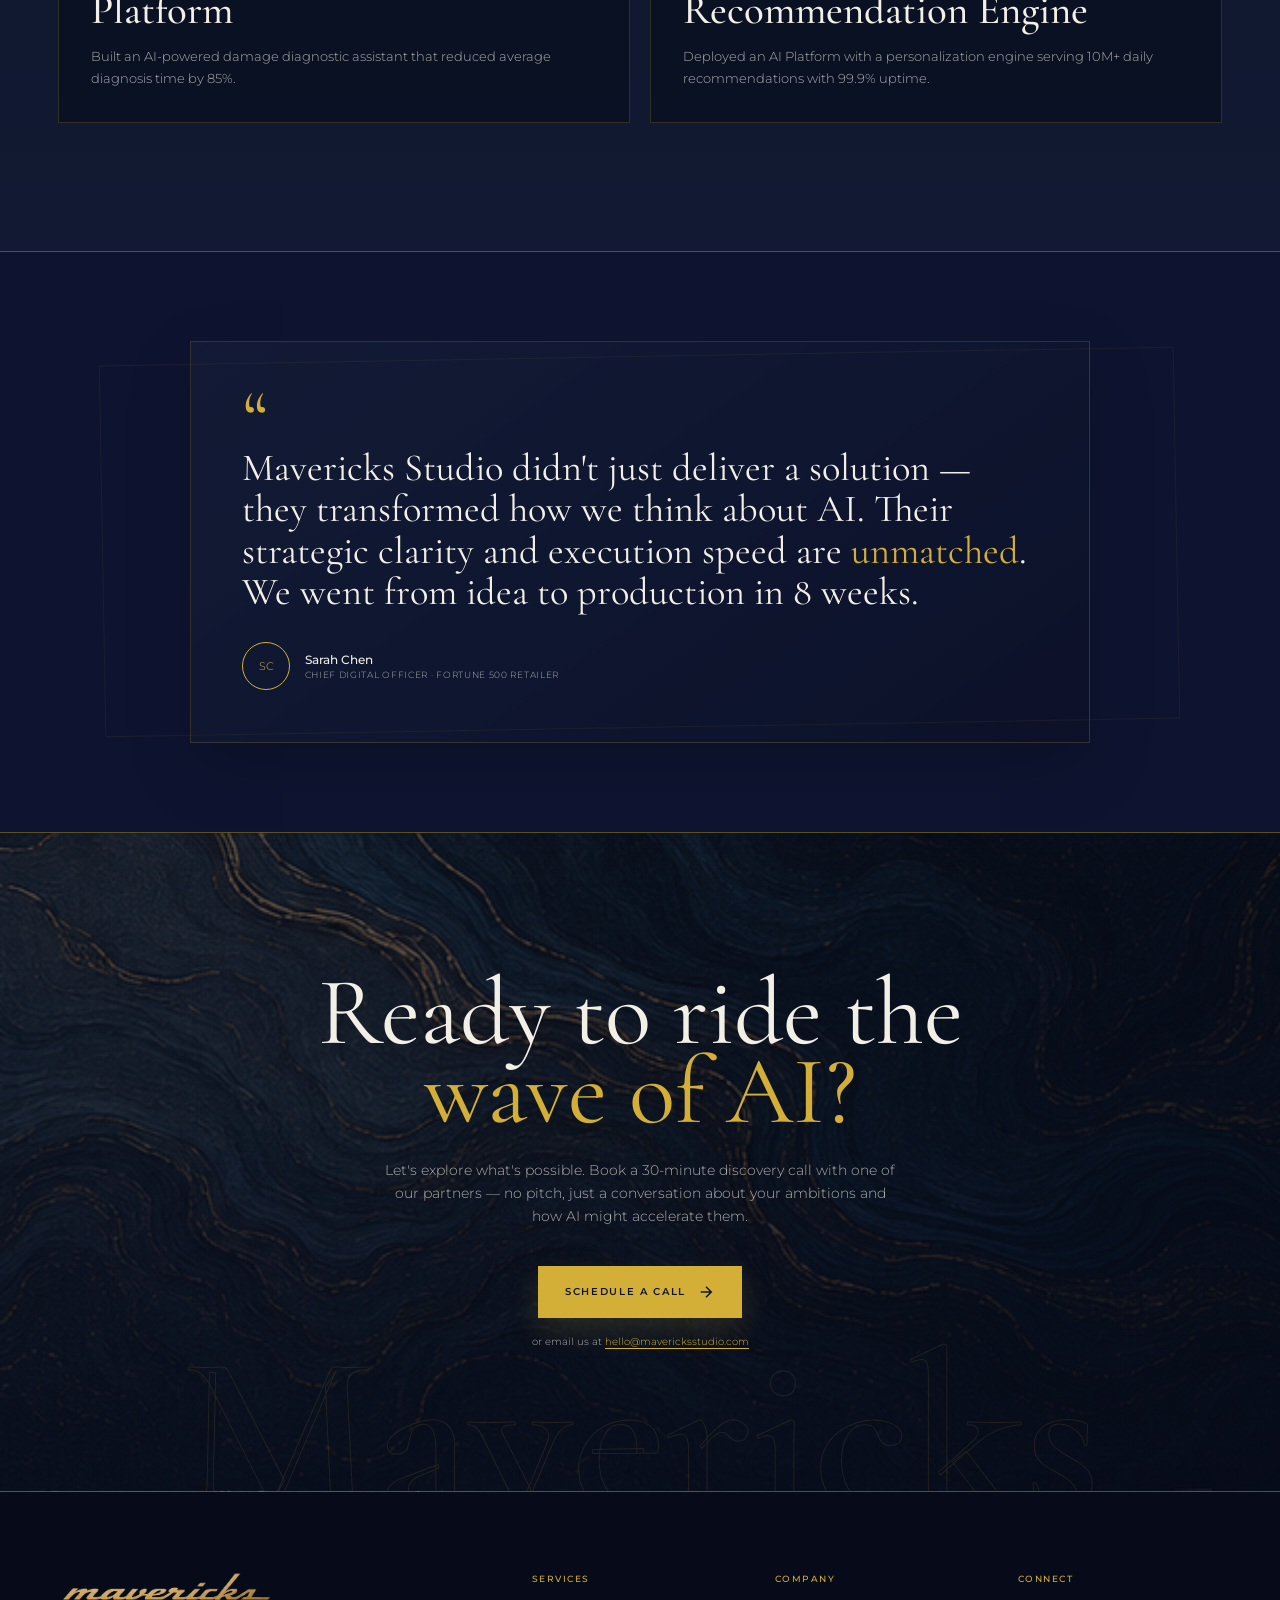
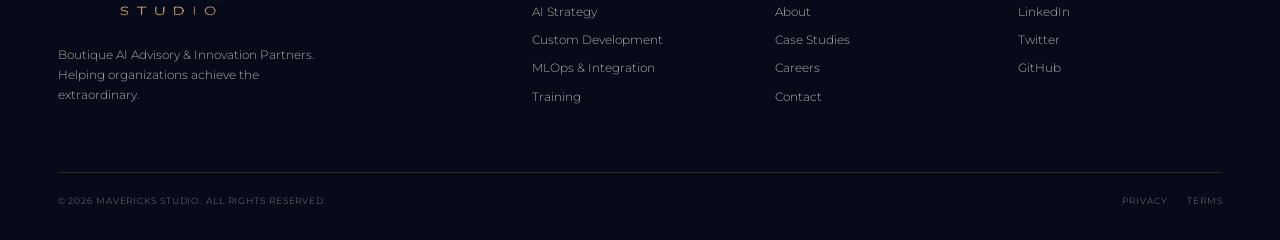
==== commit 1f363905: "Consolidate approach and adopt Logo V2" ====
--- a/index.html
+++ b/index.html
@@ -19,7 +19,7 @@
             <a href="about.html" class="navlink">About</a>
         </div>
         <a href="index.html" class="logo nav-center">
-            <img src="assets/logo.png" alt="Mavericks Studio" class="logo-img">
+            <img src="assets/logo-v2-transparent.png" alt="Mavericks Studio" class="logo-img">
         </a>
         <div class="nav-right">
             <a href="#services" class="navlink">Services</a>
@@ -67,16 +67,9 @@
                 </div>
             </div>
 
-            <aside class="hero-visual" data-reveal aria-label="Mavericks Studio brand mark">
-                <div class="hero-art-card">
-                    <img class="hero-seal" src="assets/brand-seal-transparent.png" alt="Mavericks Studio — AI Strategy, Real Impact">
-                    <div class="hero-art-footer">
-                        <div>
-                            <span class="hero-side-label">Mavericks Studio</span>
-                            <p>AI Strategy · Custom Solutions · Real Impact</p>
-                        </div>
-                        <img src="assets/brand-monogram-transparent.png" alt="" aria-hidden="true" class="hero-monogram">
-                    </div>
+            <aside class="hero-visual" data-reveal aria-label="Mavericks Studio Logo V2">
+                <div class="hero-art-card hero-logo-card">
+                    <img class="hero-logo-v2" src="assets/logo-v2.webp" alt="Mavericks Studio">
                 </div>
                 <div class="hero-art-index" aria-hidden="true"><span>01</span><span>SF · CA</span></div>
             </aside>
@@ -119,63 +112,6 @@
         </div>
    </section>
 
-   <!-- BRAND PRINCIPLES -->
-   <section class="brand-principles" aria-labelledby="brand-principles-title">
-        <div class="section-container">
-            <header class="brand-principles-head" data-reveal>
-                <span class="count">Built into how we work</span>
-                <h2 id="brand-principles-title">The Mavericks<br><em>operating system</em></h2>
-                <p>Four principles guide every transformation—from first signal to lasting advantage.</p>
-            </header>
-            <div class="principles-grid">
-                <article class="principle" data-reveal>
-                    <svg viewBox="0 0 80 80" aria-hidden="true">
-                        <path d="M8 27c8 0 8-7 16-7s8 7 16 7 8-7 16-7 8 7 16 7"/>
-                        <path d="M8 40c8 0 8-7 16-7s8 7 16 7 8-7 16-7 8 7 16 7"/>
-                        <path d="M8 53c8 0 8-7 16-7s8 7 16 7 8-7 16-7 8 7 16 7"/>
-                    </svg>
-                    <span class="principle-no">01</span>
-                    <h3>Mavericks</h3>
-                    <p>Trailblazers who challenge the status quo and create new possibilities.</p>
-                </article>
-                <article class="principle" data-reveal>
-                    <svg viewBox="0 0 80 80" aria-hidden="true">
-                        <path d="M8 64 35 17l11 19 8-12 18 40"/>
-                        <path d="m24 45 11-18 7 12 4-3"/>
-                        <path d="M35 17h16l-6 7"/>
-                    </svg>
-                    <span class="principle-no">02</span>
-                    <h3>Peak Performance</h3>
-                    <p>Helping organizations reach new heights through intelligent strategy and execution.</p>
-                </article>
-                <article class="principle" data-reveal>
-                    <svg viewBox="0 0 80 80" aria-hidden="true">
-                        <path d="M62 29A27 27 0 0 0 18 25"/>
-                        <path d="m17 16 1 9 9-1"/>
-                        <path d="M18 51a27 27 0 0 0 44 4"/>
-                        <path d="m63 64-1-9-9 1"/>
-                        <path d="M27 41c6-7 20-7 26 0-6 7-20 7-26 0Z"/>
-                    </svg>
-                    <span class="principle-no">03</span>
-                    <h3>Adapt &amp; Flow</h3>
-                    <p>Agile, fluid and resilient solutions designed for a constantly changing world.</p>
-                </article>
-                <article class="principle" data-reveal>
-                    <svg viewBox="0 0 80 80" aria-hidden="true">
-                        <circle cx="40" cy="40" r="28"/>
-                        <circle cx="40" cy="40" r="4"/>
-                        <path d="m47 23-3 14-14 9 6-13 11-10Z"/>
-                        <path d="m33 57 3-14 14-9-6 13-11 10Z"/>
-                        <path d="M40 7v6M40 67v6M7 40h6M67 40h6"/>
-                    </svg>
-                    <span class="principle-no">04</span>
-                    <h3>Guiding North</h3>
-                    <p>Navigating complexity with clarity, purpose and unwavering direction.</p>
-                </article>
-            </div>
-        </div>
-   </section>
-
    <!-- SERVICES -->
    <section class="section services" id="services">
         <div class="section-container">
@@ -248,50 +184,61 @@
         </div>
    </section>
 
-   <!-- APPROACH -->
-   <section class="section approach" id="approach">
-        <div class="section-container approach-grid">
-            <div class="approach-text" data-reveal>
-                <p class="kicker">02 · Our Approach</p>
-                <h2>Partner-led.<br><span class="accent">Outcome-obsessed.</span></h2>
-                <p>We're not a body shop. Every engagement is led by senior practitioners who've built and scaled AI solutions at the world's most ambitious companies. We stay small by design — so we can go deep, move fast, and deliver work that matters.</p>
-
-                <div class="values">
-                    <div class="value">
-                        <div class="v-no">01</div>
-                        <div>
-                            <h4>Radical Clarity</h4>
-                            <p>No jargon. No hand-waving. We make the complex accessible and the ambiguous actionable.</p>
-                        </div>
-                    </div>
-                    <div class="value">
-                        <div class="v-no">02</div>
-                        <div>
-                            <h4>Speed to Value</h4>
-                            <p>We ship early and iterate fast. Proof-of-value in weeks, not quarters.</p>
-                        </div>
-                    </div>
-                    <div class="value">
-                        <div class="v-no">03</div>
-                        <div>
-                            <h4>Build to Last</h4>
-                            <p>Solutions that scale, teams that grow, and competitive advantages that compound.</p>
-                        </div>
-                    </div>
-                </div>
-            </div>
-
-            <div class="approach-visual" data-reveal>
-                <img src="assets/brand-monogram-transparent.png" alt="" aria-hidden="true" class="approach-monogram">
-                <div class="visual-grid">
-                    <div class="visual-block"></div><div class="visual-block"></div><div class="visual-block"></div>
-                    <div class="visual-block"></div><div class="visual-block active"></div><div class="visual-block"></div>
-                    <div class="visual-block"></div><div class="visual-block"></div><div class="visual-block"></div>
-                </div>
-                <div class="visual-overlay">
-                    <span class="visual-label">AI Maturity</span>
-                    <span class="visual-val">Level 4</span>
-                </div>
+   <!-- OPERATING SYSTEM / APPROACH -->
+   <section class="brand-principles" id="approach" aria-labelledby="brand-principles-title">
+        <div class="section-container">
+            <header class="brand-principles-head" data-reveal>
+                <span class="count">02 · Our Approach</span>
+                <h2 id="brand-principles-title">The Mavericks<br><em>operating system</em></h2>
+                <div class="os-intro">
+                    <p class="os-manifesto">Partner-led.<br><strong>Outcome-obsessed.</strong></p>
+                    <p>We're not a body shop. Every engagement is led by senior practitioners who've built and scaled AI solutions at the world's most ambitious companies. We stay small by design—so we can go deep, move fast, and deliver work that matters.</p>
+                </div>
+            </header>
+
+            <div class="principles-grid">
+                <article class="principle" data-reveal>
+                    <img src="assets/icon-wave.png" alt="" aria-hidden="true">
+                    <span class="principle-no">01</span>
+                    <h3>Mavericks</h3>
+                    <p>Trailblazers who challenge the status quo and create new possibilities.</p>
+                </article>
+                <article class="principle" data-reveal>
+                    <img src="assets/icon-mountain.png" alt="" aria-hidden="true">
+                    <span class="principle-no">02</span>
+                    <h3>Peak Performance</h3>
+                    <p>Helping organizations reach new heights through intelligent strategy and execution.</p>
+                </article>
+                <article class="principle" data-reveal>
+                    <img src="assets/icon-flow.png" alt="" aria-hidden="true">
+                    <span class="principle-no">03</span>
+                    <h3>Adapt &amp; Flow</h3>
+                    <p>Agile, fluid and resilient solutions designed for a constantly changing world.</p>
+                </article>
+                <article class="principle" data-reveal>
+                    <img src="assets/icon-north.png" alt="" aria-hidden="true">
+                    <span class="principle-no">04</span>
+                    <h3>Guiding North</h3>
+                    <p>Navigating complexity with clarity, purpose and unwavering direction.</p>
+                </article>
+            </div>
+
+            <div class="os-values" data-reveal>
+                <article class="os-value">
+                    <span>01</span>
+                    <h3>Radical Clarity</h3>
+                    <p>No jargon. No hand-waving. We make the complex accessible and the ambiguous actionable.</p>
+                </article>
+                <article class="os-value">
+                    <span>02</span>
+                    <h3>Speed to Value</h3>
+                    <p>We ship early and iterate fast. Proof-of-value in weeks, not quarters.</p>
+                </article>
+                <article class="os-value">
+                    <span>03</span>
+                    <h3>Build to Last</h3>
+                    <p>Solutions that scale, teams that grow, and competitive advantages that compound.</p>
+                </article>
             </div>
         </div>
    </section>
@@ -394,7 +341,7 @@
             <div class="footer-grid">
                 <div class="footer-brand">
                     <a href="index.html" class="logo">
-                        <img src="assets/logo.png" alt="Mavericks Studio" class="logo-img">
+                        <img src="assets/logo-v2-transparent.png" alt="Mavericks Studio" class="logo-img">
                     </a>
                     <p>Boutique AI Advisory &amp; Innovation Partners. Helping organizations achieve the extraordinary.</p>
                 </div>
--- a/styles.css
+++ b/styles.css
@@ -57,7 +57,7 @@
 .nav a.navlink{position:relative;padding:.55rem 0;font-size:.65rem;font-weight:500;letter-spacing:.16em;text-transform:uppercase;color:rgba(242,239,231,.82);transition:color .2s}
 .nav a.navlink::after{content:"";position:absolute;left:0;right:100%;bottom:.25rem;height:1px;background:var(--gold);transition:right .25s}
 .nav a.navlink:hover{color:var(--gold)}.nav a.navlink:hover::after{right:0}
-.logo{display:inline-flex;justify-self:center}.logo img{height:44px;width:auto;filter:sepia(1) saturate(.88) brightness(.93) contrast(1.1)}
+.logo{display:inline-flex;justify-self:center}.logo img{height:44px;width:auto}
 .menu-btn{display:none;width:46px;height:46px;padding:0;border:1px solid var(--line);background:rgba(14,20,48,.68);position:relative}
 .menu-btn span{position:absolute;left:11px;right:11px;height:1px;background:var(--gold);transition:transform .25s}
 .menu-btn span:first-child{top:17px}.menu-btn span:last-child{bottom:17px}
@@ -83,12 +83,9 @@
 .hero h1{max-width:8.4ch;margin:1.45rem 0 1.6rem;font-size:clamp(4.6rem,7.8vw,8.6rem)}.hero h1 .line{display:block}.hero h1 .accent{color:var(--gold);text-shadow:0 12px 42px rgba(212,175,55,.12)}
 .hero-sub{margin:0}.hero-actions{display:flex;align-items:center;gap:1.5rem;margin-top:2rem;flex-wrap:wrap}
 .hero-visual{position:relative;min-width:0;padding:0 0 2rem 2rem}
-.hero-art-card{min-height:610px;position:relative;display:flex;align-items:center;justify-content:center;overflow:hidden;border:1px solid var(--line);background:linear-gradient(to bottom,rgba(7,11,25,.05),rgba(7,11,25,.56)),url('assets/brand-marble.png') center/cover;box-shadow:var(--shadow)}
+.hero-art-card{position:relative;display:flex;align-items:center;justify-content:center;overflow:hidden;border:1px solid var(--line);box-shadow:var(--shadow)}
 .hero-art-card::before,.hero-art-card::after{content:"";position:absolute;width:72px;height:72px;border-color:var(--gold);opacity:.7}.hero-art-card::before{top:20px;left:20px;border-top:1px solid;border-left:1px solid}.hero-art-card::after{right:20px;bottom:20px;border-right:1px solid;border-bottom:1px solid}
-.hero-seal{width:min(60%,310px);filter:drop-shadow(0 20px 35px rgba(0,0,0,.45));transform:translateY(-30px)}
-.hero-art-footer{position:absolute;left:30px;right:30px;bottom:28px;display:flex;justify-content:space-between;align-items:flex-end;gap:1rem;padding-top:1rem;border-top:1px solid var(--line)}
-.hero-art-footer p{max-width:32ch;margin:.35rem 0 0;color:var(--muted);font-size:.62rem;letter-spacing:.12em;text-transform:uppercase}
-.hero-monogram{width:90px;height:auto}.hero-art-index{position:absolute;top:24px;left:0;display:flex;flex-direction:column;gap:.15rem;color:var(--gold);font-size:.58rem;font-weight:500;letter-spacing:.16em;transform:translateX(-35%) rotate(-90deg)}
+.hero-logo-card{aspect-ratio:1254/1112;background:var(--navy-3)}.hero-logo-v2{position:absolute;inset:0;width:100%;height:100%;object-fit:cover}.hero-art-index{position:absolute;top:24px;left:0;display:flex;flex-direction:column;gap:.15rem;color:var(--gold);font-size:.58rem;font-weight:500;letter-spacing:.16em;transform:translateX(-35%) rotate(-90deg)}
 .scroll-cue{grid-column:1/-1;display:flex;align-items:center;gap:.8rem;margin-top:2rem;color:var(--gold);font-size:.59rem;font-weight:500;letter-spacing:.22em;text-transform:uppercase}.scroll-cue .rail{width:54px;height:1px;background:var(--gold)}
 
 /* Proof band */
@@ -100,11 +97,12 @@
 
 /* Brand meaning */
 .brand-principles{padding:clamp(5rem,9vw,8rem) 0;background:linear-gradient(180deg,var(--navy),#111b36);border-bottom:1px solid var(--line)}
-.brand-principles-head{display:grid;grid-template-columns:.65fr 1.3fr .8fr;align-items:end;gap:2rem;margin-bottom:3.6rem}.brand-principles-head h2{margin:0;font-family:var(--font-display);font-size:clamp(3.4rem,5.8vw,6rem);font-weight:400;line-height:.82}.brand-principles-head h2 em{color:var(--gold);font-weight:400}.brand-principles-head p{margin:0;color:var(--muted);font-size:.88rem;line-height:1.7}
+.brand-principles-head{display:grid;grid-template-columns:.55fr 1.25fr .9fr;align-items:end;gap:2rem;margin-bottom:3.6rem}.brand-principles-head h2{margin:0;font-family:var(--font-display);font-size:clamp(3.4rem,5.8vw,6rem);font-weight:400;line-height:.82}.brand-principles-head h2 em{color:var(--gold);font-weight:400}.os-intro{display:grid;gap:1rem}.os-intro p{margin:0;color:var(--muted);font-size:.82rem;line-height:1.7}.os-intro .os-manifesto{font-family:var(--font-display);font-size:clamp(1.65rem,2.2vw,2.25rem);line-height:.95;color:var(--ivory)}.os-manifesto strong{font-weight:400;color:var(--gold)}
 .principles-grid{display:grid;grid-template-columns:repeat(4,1fr);border-top:1px solid var(--line);border-left:1px solid var(--line)}
 .principle{min-height:350px;position:relative;padding:2rem 1.6rem;display:flex;flex-direction:column;border-right:1px solid var(--line);border-bottom:1px solid var(--line);background:linear-gradient(145deg,rgba(255,255,255,.025),transparent);transition:background .3s,transform .3s}
 .principle:hover{z-index:2;background:rgba(212,175,55,.06);transform:translateY(-6px)}
-.principle svg{width:68px;height:68px;margin-bottom:auto;fill:none;stroke:var(--gold);stroke-width:1.7;stroke-linecap:round;stroke-linejoin:round}.principle-no{position:absolute;top:2rem;right:1.5rem;color:var(--faint);font-size:.57rem;letter-spacing:.14em}.principle h3{margin:2rem 0 .6rem;font-family:var(--font-display);font-size:1.75rem;font-weight:500;line-height:1}.principle p{margin:0;color:var(--muted);font-size:.78rem;line-height:1.65}
+.principle img{width:72px;height:72px;margin-bottom:auto;object-fit:contain}.principle-no{position:absolute;top:2rem;right:1.5rem;color:var(--faint);font-size:.57rem;letter-spacing:.14em}.principle h3{margin:2rem 0 .6rem;font-family:var(--font-display);font-size:1.75rem;font-weight:500;line-height:1}.principle p{margin:0;color:var(--muted);font-size:.78rem;line-height:1.65}
+.os-values{display:grid;grid-template-columns:repeat(3,1fr);margin-top:1.15rem;border-top:1px solid var(--line);border-left:1px solid var(--line)}.os-value{min-height:185px;padding:1.5rem;border-right:1px solid var(--line);border-bottom:1px solid var(--line);background:rgba(7,11,25,.22)}.os-value span{color:var(--gold);font-size:.56rem;letter-spacing:.14em}.os-value h3{margin:1.5rem 0 .45rem;font-family:var(--font-display);font-size:1.55rem;font-weight:500}.os-value p{margin:0;color:var(--muted);font-size:.75rem;line-height:1.65}
 
 /* Shared section framing */
 .section,.content,.full{padding-block:clamp(5.5rem,10vw,9rem)}
@@ -122,12 +120,6 @@
 .service-icon{width:58px;height:58px;display:grid;place-items:center;margin-bottom:auto;border:1px solid var(--line);background:rgba(7,11,25,.38);color:var(--gold)}.service-icon svg{width:30px;height:30px}
 .service h3{position:relative;margin:2.2rem 0 .7rem;font-family:var(--font-display);font-size:clamp(1.8rem,2.7vw,2.75rem);font-weight:500;line-height:.92}.service p{position:relative;max-width:55ch;margin:0;color:var(--muted);font-size:.82rem;line-height:1.65}.service .tags{position:relative;display:flex;flex-wrap:wrap;gap:.4rem;margin-top:1.4rem}.service .tags li{padding:.32rem .5rem;border:1px solid rgba(212,175,55,.25);color:rgba(242,239,231,.70);font-size:.53rem;letter-spacing:.07em;text-transform:uppercase}
 
-/* Approach */
-.approach{background:var(--navy);border-bottom:1px solid var(--line)}.approach-grid{display:grid;grid-template-columns:.88fr 1.12fr;gap:clamp(3rem,8vw,9rem);align-items:center}.approach-text .kicker{color:var(--gold);font-size:.64rem;font-weight:500;letter-spacing:.2em;text-transform:uppercase}.approach-text h2{margin:1rem 0 1.5rem;font-family:var(--font-display);font-size:clamp(3.6rem,5.6vw,5.8rem);font-weight:400;line-height:.84}.approach-text>p{max-width:53ch;color:var(--muted);font-size:.88rem;line-height:1.75}.values{margin-top:2.6rem;border-top:1px solid var(--line)}.value{display:grid;grid-template-columns:58px 1fr;gap:1.2rem;padding:1.3rem 0;border-bottom:1px solid var(--line-soft)}.value .v-no{color:var(--gold);font-size:.63rem;letter-spacing:.12em}.value h4{margin:0 0 .25rem;font-family:var(--font-display);font-size:1.55rem;font-weight:500}.value p{margin:0;color:var(--muted);font-size:.78rem}
-.approach-visual{min-height:620px;position:relative;overflow:hidden;border:1px solid var(--line);background:linear-gradient(to bottom,rgba(7,11,25,.18),rgba(7,11,25,.78)),url('assets/brand-marble.png') center/cover;box-shadow:var(--shadow)}
-.approach-monogram{position:absolute;top:50%;left:50%;z-index:2;width:160px;transform:translate(-50%,-72%);filter:drop-shadow(0 16px 25px rgba(0,0,0,.4))}
-.visual-grid{position:absolute;inset:8%;display:grid;grid-template-columns:repeat(3,1fr);grid-template-rows:repeat(3,1fr);border:1px solid var(--line-soft)}.visual-block{border:1px solid var(--line-soft);background:rgba(14,20,48,.08)}.visual-block.active{background:rgba(212,175,55,.70);box-shadow:0 0 45px rgba(212,175,55,.22)}
-.visual-overlay{position:absolute;left:8%;right:8%;bottom:8%;display:flex;justify-content:space-between;align-items:baseline;padding-top:1rem;border-top:1px solid var(--line)}.visual-label{color:var(--gold);font-size:.59rem;font-weight:500;letter-spacing:.16em;text-transform:uppercase}.visual-val{font-family:var(--font-display);font-size:2.5rem}
 
 /* Work */
 .work{background:linear-gradient(180deg,var(--navy-2),#111a32);border-bottom:1px solid var(--line)}
@@ -141,7 +133,7 @@
 .cta{overflow:hidden;background:linear-gradient(to bottom,rgba(7,11,25,.48),rgba(7,11,25,.76)),url('assets/brand-marble.png') center/cover;border-block:1px solid var(--line)}.cta-bg{position:absolute;inset:0;background:linear-gradient(90deg,rgba(7,11,25,.25),transparent,rgba(7,11,25,.35))}.cta-inner{position:relative;z-index:2;padding:clamp(6rem,11vw,10rem) 0;text-align:center}.cta h2{margin:0;font-family:var(--font-display);font-size:clamp(4rem,7.5vw,8rem);font-weight:400;line-height:.82}.cta p{max-width:58ch;margin:1.7rem auto 2.4rem;color:var(--muted);font-size:.9rem}.cta-actions{display:flex;flex-direction:column;align-items:center;gap:1rem}.cta-note{color:var(--muted);font-size:.63rem}.cta-note a{color:var(--gold);border-bottom:1px solid var(--gold)}.ghost{position:absolute;left:50%;bottom:-.12em;z-index:1;transform:translateX(-50%);font-family:var(--font-display);font-size:clamp(7rem,18vw,18rem);font-weight:600;line-height:.7;color:transparent;-webkit-text-stroke:1px rgba(212,175,55,.12);white-space:nowrap}
 
 /* Footer */
-.footer{padding:5rem 0 2rem;background:var(--navy-3)}.footer-grid{display:grid;grid-template-columns:minmax(260px,1.15fr) minmax(0,2fr);gap:clamp(2.5rem,6vw,7rem)}.footer-links{display:grid;grid-template-columns:repeat(3,minmax(0,1fr));gap:clamp(1.5rem,3vw,3rem)}.footer-brand img{height:45px;filter:sepia(1) saturate(.88) brightness(.93) contrast(1.1)}.footer-brand p{max-width:32ch;margin:1.3rem 0 0;color:var(--muted);font-size:.78rem}.footer-col h4{margin:0 0 1rem;color:var(--gold);font-size:.58rem;font-weight:500;letter-spacing:.16em;text-transform:uppercase}.footer-col a{display:block;margin:.58rem 0;color:var(--muted);font-size:.74rem}.footer-col a:hover{color:var(--gold)}.footer-bottom{display:flex;justify-content:space-between;margin-top:3.5rem;padding-top:1.3rem;border-top:1px solid var(--line-soft)}.footer-bottom p,.footer-legal a{margin:0;color:var(--faint);font-size:.56rem;letter-spacing:.1em;text-transform:uppercase}.footer-legal{display:flex;gap:1.2rem}.footer-legal a:hover{color:var(--gold)}
+.footer{padding:5rem 0 2rem;background:var(--navy-3)}.footer-grid{display:grid;grid-template-columns:minmax(260px,1.15fr) minmax(0,2fr);gap:clamp(2.5rem,6vw,7rem)}.footer-links{display:grid;grid-template-columns:repeat(3,minmax(0,1fr));gap:clamp(1.5rem,3vw,3rem)}.footer-brand img{height:45px}.footer-brand p{max-width:32ch;margin:1.3rem 0 0;color:var(--muted);font-size:.78rem}.footer-col h4{margin:0 0 1rem;color:var(--gold);font-size:.58rem;font-weight:500;letter-spacing:.16em;text-transform:uppercase}.footer-col a{display:block;margin:.58rem 0;color:var(--muted);font-size:.74rem}.footer-col a:hover{color:var(--gold)}.footer-bottom{display:flex;justify-content:space-between;margin-top:3.5rem;padding-top:1.3rem;border-top:1px solid var(--line-soft)}.footer-bottom p,.footer-legal a{margin:0;color:var(--faint);font-size:.56rem;letter-spacing:.1em;text-transform:uppercase}.footer-legal{display:flex;gap:1.2rem}.footer-legal a:hover{color:var(--gold)}
 
 /* Inner pages */
 .page-hero{min-height:68vh;padding:12rem 0 5rem;display:flex;align-items:end;overflow:hidden;background:linear-gradient(to right,rgba(7,11,25,.90),rgba(7,11,25,.30)),url('assets/brand-marble.png') center/cover;border-bottom:1px solid var(--line)}.page-hero .hero-bg{display:none}.page-hero .display{max-width:11ch;margin:1rem 0 0;font-size:clamp(4rem,7vw,7.6rem);line-height:.84}.page-hero .lead{margin:1.4rem 0 0}.content-grid{display:grid;grid-template-columns:minmax(0,1fr) 330px;gap:clamp(3rem,8vw,9rem)}.prose h2,.legal h2{margin:3.2rem 0 1rem;font-family:var(--font-display);font-size:2.9rem;font-weight:500;line-height:.93}.prose h2:first-child,.legal h2:first-child{margin-top:0}.prose p,.legal p{max-width:68ch;margin:0 0 1.1rem;color:var(--muted);font-size:.89rem;line-height:1.78}.prose .hl{color:var(--gold)}.about-list{margin-top:1.8rem;border-top:1px solid var(--line)}.about-list li{padding:1.15rem 0;border-bottom:1px solid var(--line-soft);color:var(--muted);font-size:.83rem}.about-list li::before{content:'◆';padding-right:.8rem;color:var(--gold);font-size:.45rem}.about-list strong{color:var(--ivory)}
@@ -158,21 +150,21 @@
 @media(max-width:1050px){
   .nav-left,.nav-right{display:none}.nav{display:flex;justify-content:space-between}.logo{justify-self:auto}.menu-btn{display:block}
   .mobile-menu{position:fixed;inset:0;z-index:45;padding:7rem var(--gutter) 2rem;flex-direction:column;justify-content:center;gap:.6rem;background:linear-gradient(to bottom,rgba(7,11,25,.94),rgba(7,11,25,.98)),url('assets/brand-marble.png') center/cover}.mobile-menu.active{display:flex}.mobile-menu a{padding:.65rem 0;border-bottom:1px solid var(--line-soft);font-family:var(--font-display);font-size:2.7rem;line-height:1}
-  .hero-inner{grid-template-columns:1fr .72fr;gap:2rem}.hero-art-card{min-height:520px}.hero h1{font-size:clamp(4.2rem,8.5vw,7rem)}
-  .brand-principles-head{grid-template-columns:.5fr 1.2fr}.brand-principles-head p{grid-column:2}.principles-grid{grid-template-columns:repeat(2,1fr)}
-  .services-grid{grid-template-columns:repeat(2,minmax(0,1fr))}.service:nth-child(n){grid-column:auto}.approach-grid,.content-grid{grid-template-columns:1fr}.approach-visual{min-height:520px}.sidebar{position:static;display:grid;grid-template-columns:1fr 1fr;gap:1rem}.card+.card{margin-top:0}.footer-grid{grid-template-columns:minmax(220px,.9fr) minmax(0,2fr)}.benefits{grid-template-columns:repeat(2,1fr)}
+  .hero-inner{grid-template-columns:1fr .72fr;gap:2rem}.hero h1{font-size:clamp(4.2rem,8.5vw,7rem)}
+  .brand-principles-head{grid-template-columns:.5fr 1.2fr}.os-intro{grid-column:2}.principles-grid{grid-template-columns:repeat(2,1fr)}
+  .services-grid{grid-template-columns:repeat(2,minmax(0,1fr))}.service:nth-child(n){grid-column:auto}.content-grid{grid-template-columns:1fr}.sidebar{position:static;display:grid;grid-template-columns:1fr 1fr;gap:1rem}.card+.card{margin-top:0}.footer-grid{grid-template-columns:minmax(220px,.9fr) minmax(0,2fr)}.benefits{grid-template-columns:repeat(2,1fr)}
 }
 
 @media(max-width:720px){
   .frame{inset:5px}.nav{width:100%;padding:1.2rem var(--gutter)}.logo img{height:35px}.menu-btn{display:grid!important;place-items:center;flex:none;z-index:55}
   .hero{min-height:0;padding:7rem 0 2.5rem}.hero-inner{grid-template-columns:1fr}.hero h1{max-width:100%;font-size:clamp(3.25rem,14vw,4.4rem);letter-spacing:-.055em}.hero-sub{max-width:34ch;font-size:.82rem}.hero-actions{gap:1rem;margin-top:1.5rem}.hero-actions .btn{width:100%}.hero-actions .text-link{margin-inline:auto}
-  .hero-visual{padding:0;margin-top:1.3rem}.hero-art-card{min-height:430px}.hero-seal{width:220px;transform:translateY(-20px)}.hero-art-footer{left:20px;right:20px;bottom:20px}.hero-art-footer p{font-size:.50rem}.hero-monogram{width:66px}.hero-art-index{display:none}.scroll-cue{margin-top:.5rem}
+  .hero-visual{padding:0;margin-top:1.3rem}.hero-art-index{display:none}.scroll-cue{margin-top:.5rem}
   .stats-row{grid-template-columns:1fr}.stat,.stat:first-child{padding:1.8rem;border-left:1px solid var(--line-soft);border-bottom:1px solid var(--line-soft)}
   .clients .section-container{display:block}.clients-label{margin-bottom:1.2rem}.clients-row{display:grid;grid-template-columns:1fr 1fr;gap:1rem}.client-logo{font-size:1.18rem}
-  .brand-principles{padding:4.5rem 0}.brand-principles-head{display:block}.brand-principles-head h2{margin:.9rem 0 1rem;font-size:3.5rem}.brand-principles-head p{max-width:38ch}.principles-grid{grid-template-columns:1fr}.principle{min-height:270px}.principle svg{margin-bottom:2rem}
+  .brand-principles{padding:4.5rem 0}.brand-principles-head{display:block}.brand-principles-head h2{margin:.9rem 0 1.4rem;font-size:3.5rem}.os-intro{display:grid;gap:.8rem;max-width:38ch}.os-intro .os-manifesto{font-size:1.9rem}.principles-grid{grid-template-columns:1fr}.principle{min-height:270px}.principle img{margin-bottom:2rem}.os-values{grid-template-columns:1fr}.os-value{min-height:0}
   .section,.content,.full{padding-block:4.5rem}.section-head{display:block;margin-bottom:2.8rem}.section-head h2{margin-top:.9rem;font-size:3.05rem;overflow-wrap:anywhere;text-wrap:balance}
   .services-grid{display:block}.service{min-width:0;max-width:100%;min-height:335px;margin-bottom:1rem;padding:1.5rem}.service::before{display:none}.service>*{min-width:0}.service h3{font-size:1.95rem;overflow-wrap:anywhere}.service p{font-size:.76rem;overflow-wrap:anywhere}.service .tags li{max-width:100%;overflow-wrap:anywhere}
-  .approach-grid{display:block}.approach-text h2{font-size:3.65rem}.approach-visual{min-height:410px;margin-top:3rem}.approach-monogram{width:120px}.visual-val{font-size:2rem}
+
   .work-grid{grid-template-columns:1fr}.work-card.large{display:block;grid-column:auto}.work-media,.work-card.large .work-media{min-height:280px}.work-body{padding:1.5rem}.work-body h3{font-size:2.45rem}
   .testimonial{padding-block:3.5rem}.testimonial-inner{padding:1.5rem}.testimonial blockquote{font-size:1.95rem}.t-author{align-items:flex-start}.t-info .r{max-width:28ch}
   .cta-inner{padding:5.5rem 0}.cta h2{font-size:4rem}.ghost{display:none}
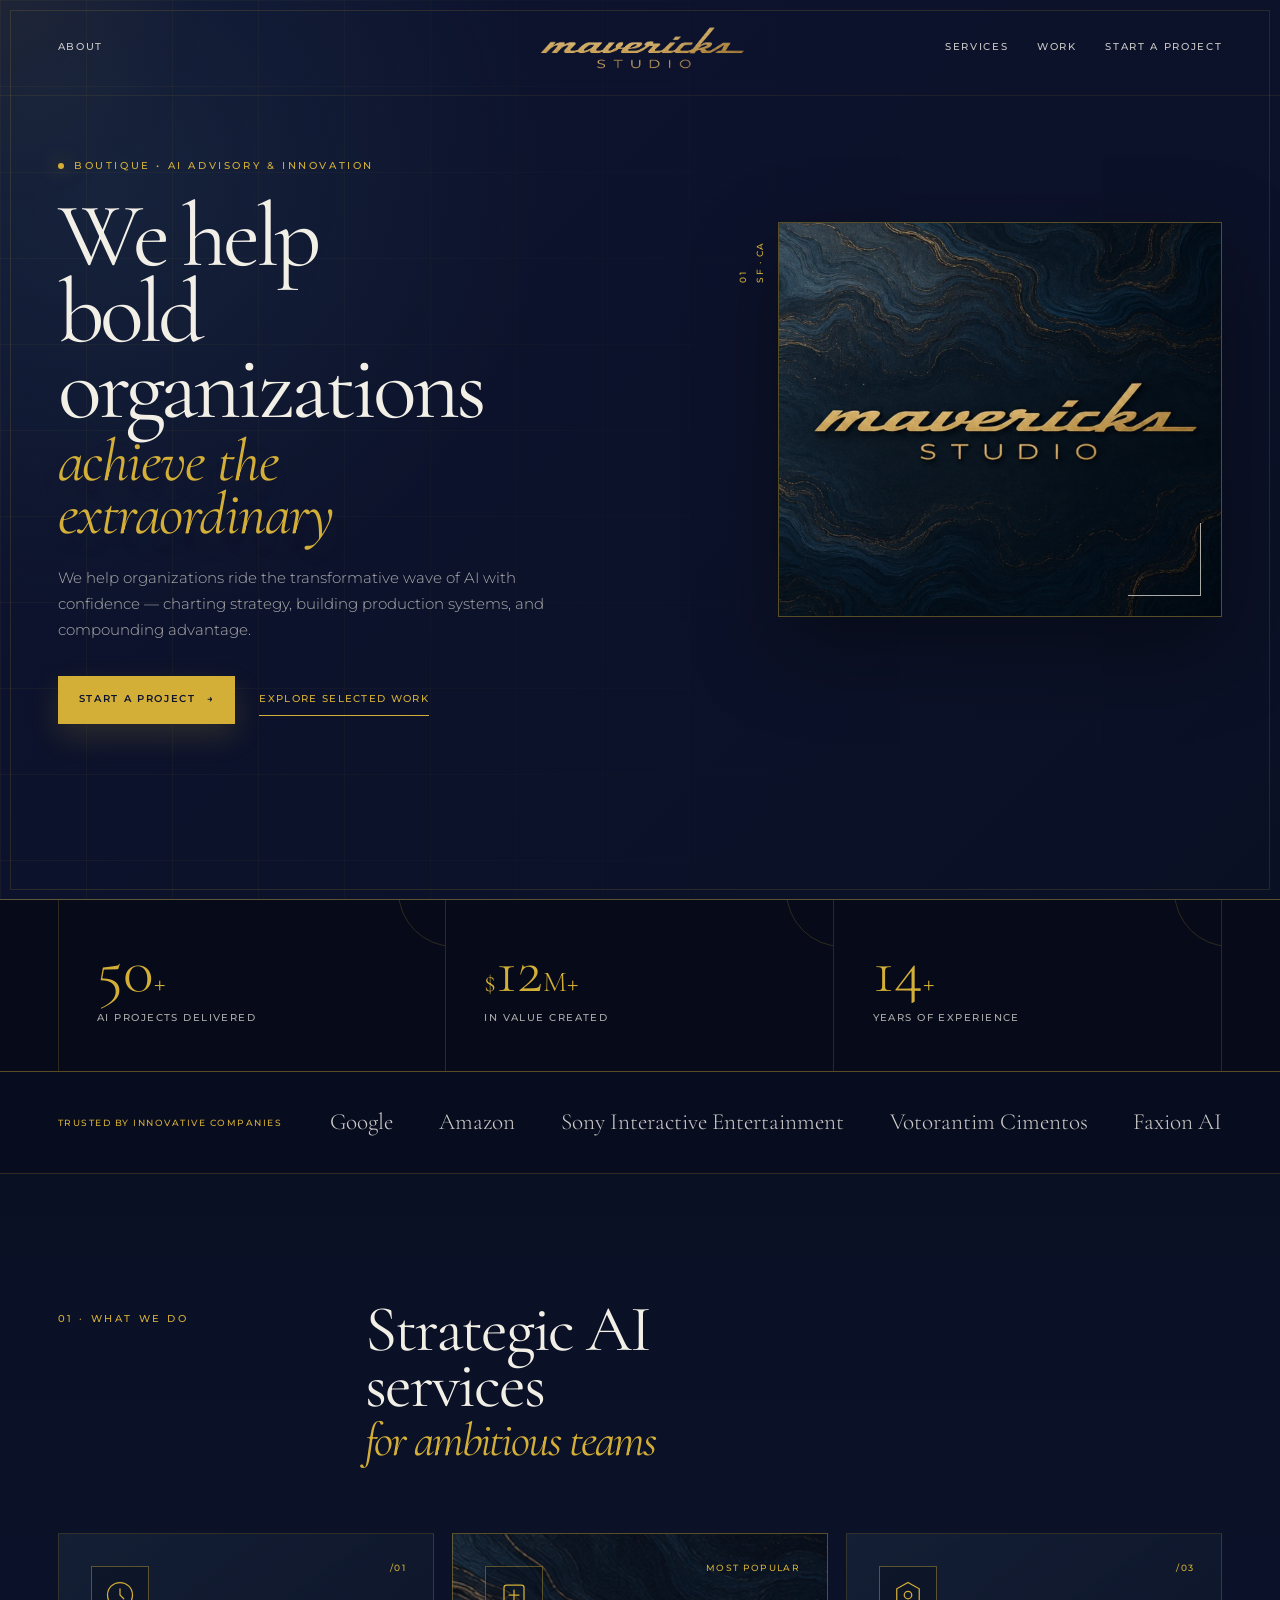
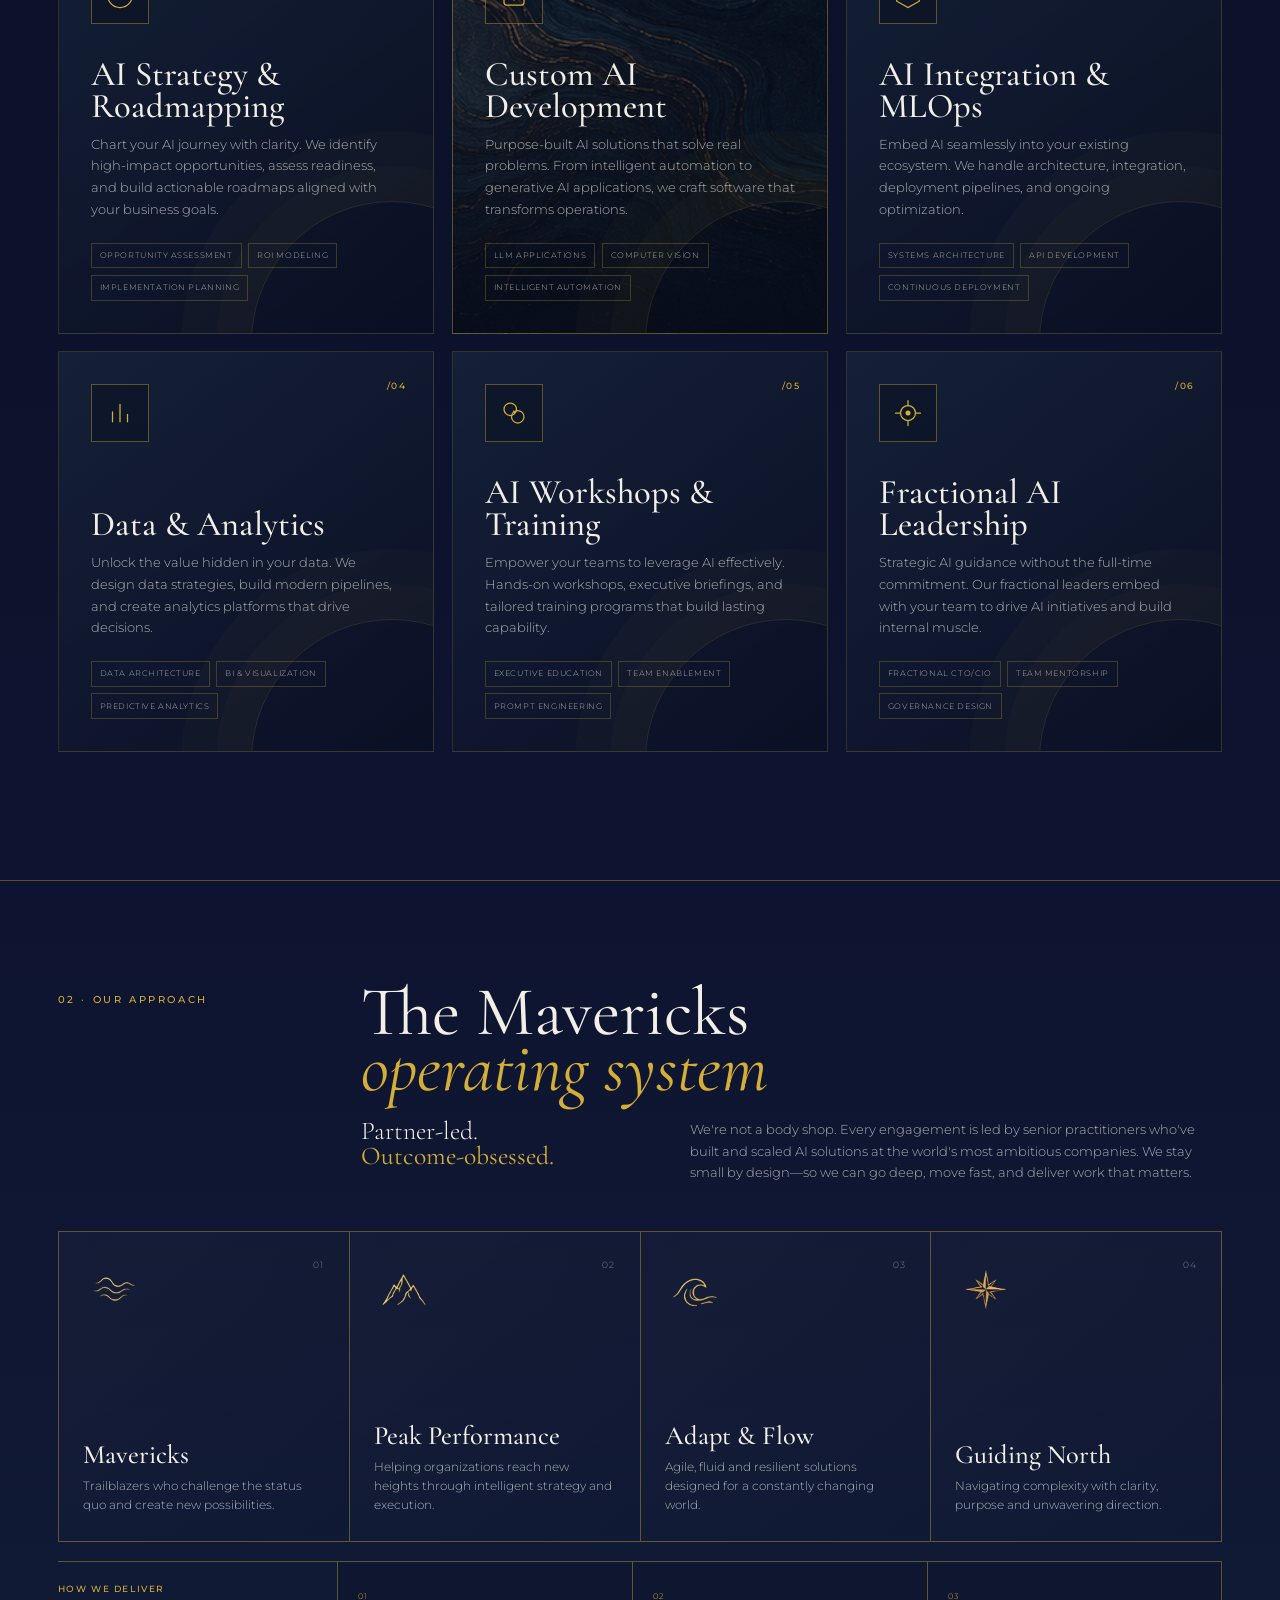
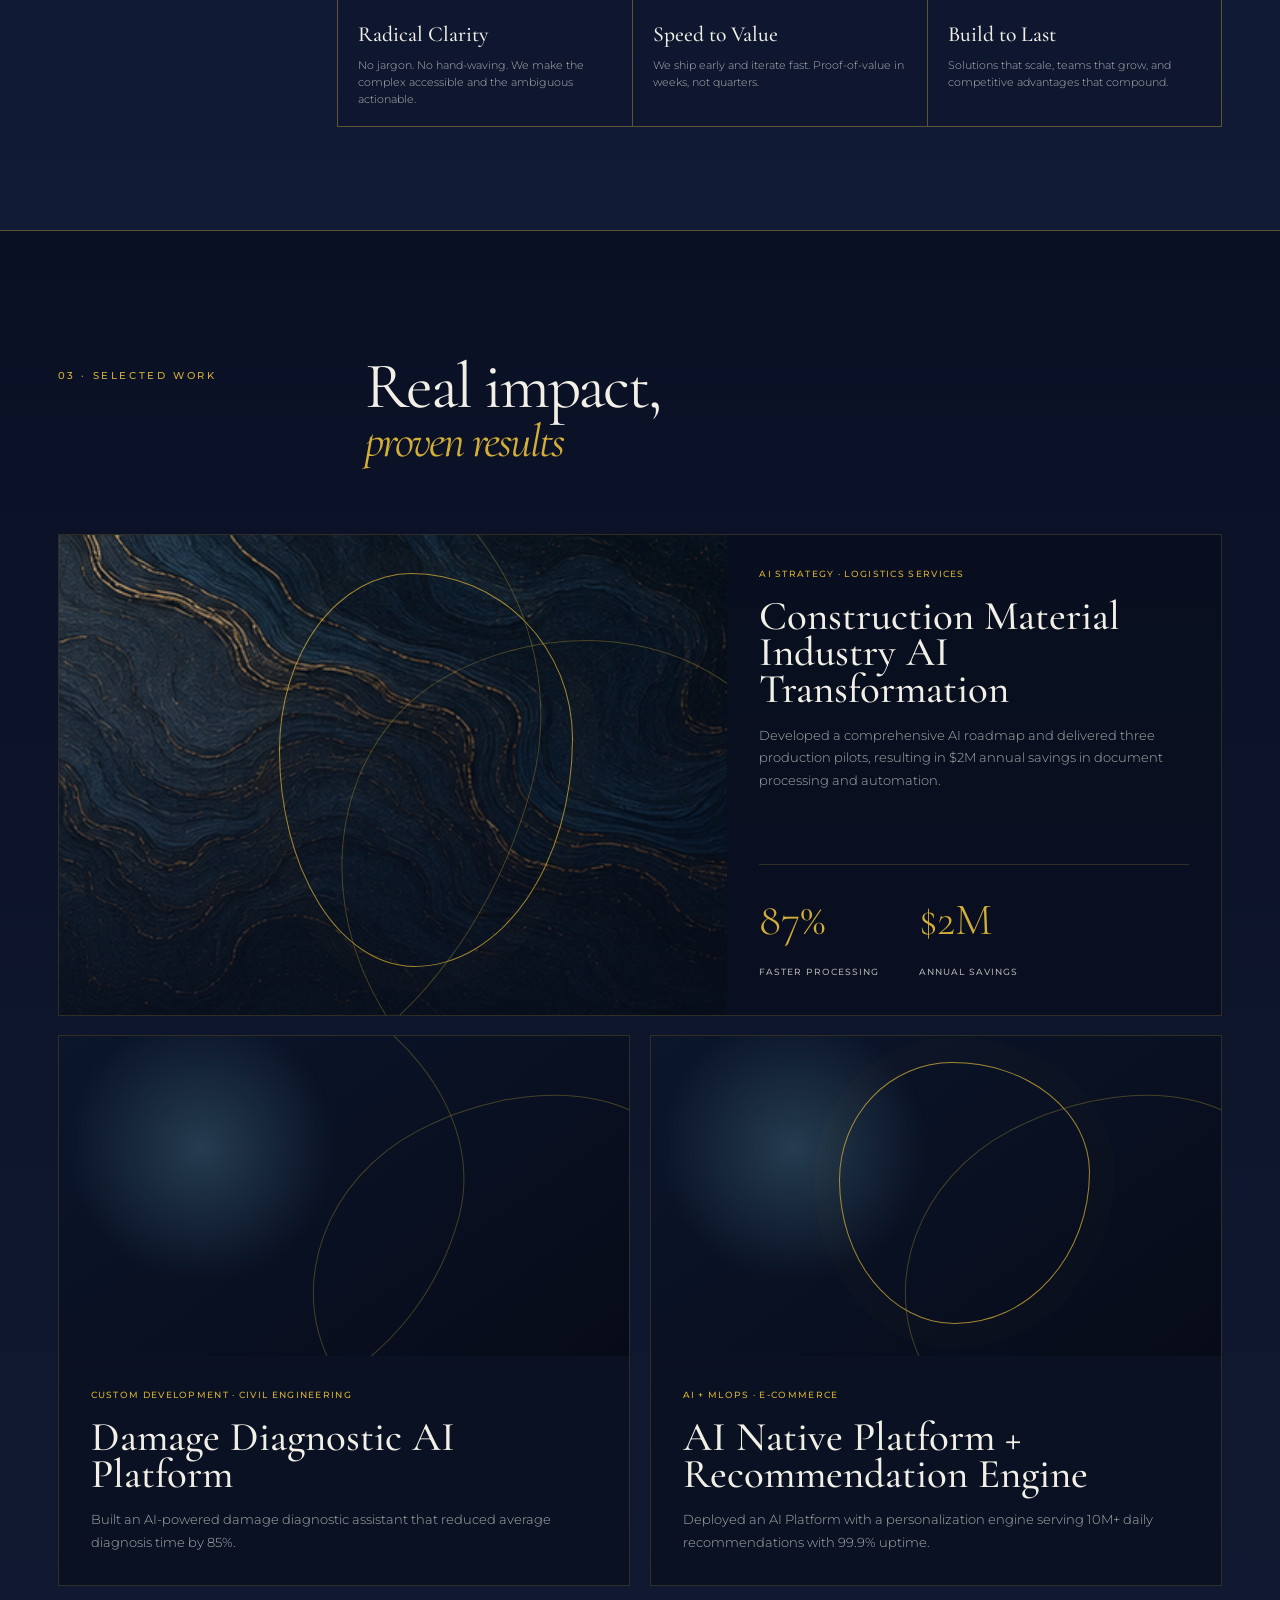
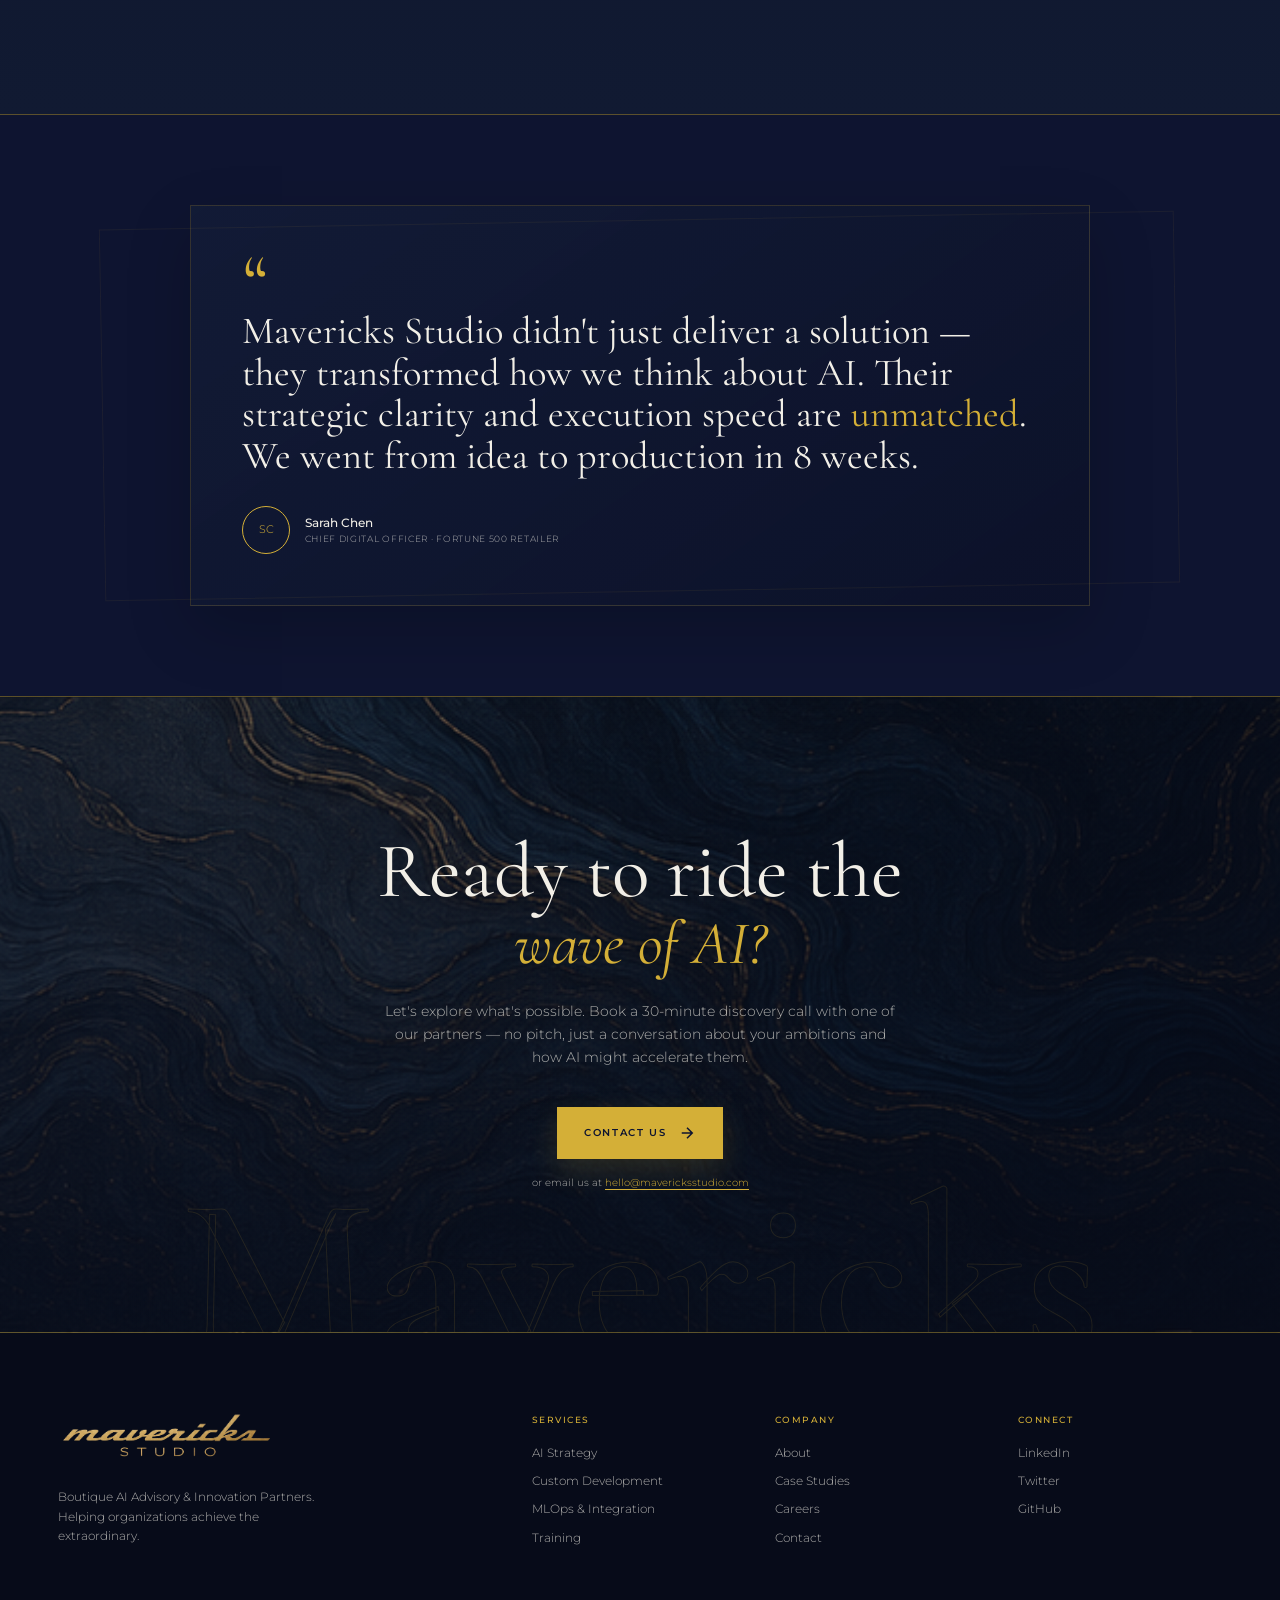
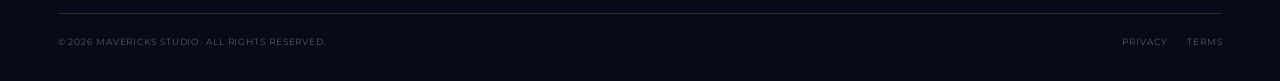
==== commit 07df5bb4: "Rebalance display type and simplify approach" ====
--- a/index.html
+++ b/index.html
@@ -51,11 +51,9 @@
         <div class="section-container hero-inner">
             <div class="hero-left">
                 <p class="eyebrow" data-reveal><span class="dot"></span>Boutique • AI Advisory &amp; Innovation</p>
-                <h1 class="display" data-reveal>
-                    <span class="line">We help</span>
-                    <span class="line">bold orgs</span>
-                    <span class="line accent">Achieve the</span>
-                    <span class="line accent">extraordinary</span>
+                <h1 class="display hero-title" data-reveal>
+                    <span class="hero-title-primary">We help bold<br>organizations</span>
+                    <span class="hero-title-impact">achieve the<br>extraordinary</span>
                 </h1>
                 <p class="lead hero-sub" data-reveal>
                     We help organizations ride the transformative wave of AI with confidence —
@@ -108,6 +106,7 @@
                 <span class="client-logo">Amazon</span>
                 <span class="client-logo">Sony Interactive Entertainment</span>
                 <span class="client-logo">Votorantim Cimentos</span>
+                <span class="client-logo">Faxion AI</span>
             </div>
         </div>
    </section>
@@ -223,22 +222,27 @@
                 </article>
             </div>
 
-            <div class="os-values" data-reveal>
-                <article class="os-value">
-                    <span>01</span>
-                    <h3>Radical Clarity</h3>
-                    <p>No jargon. No hand-waving. We make the complex accessible and the ambiguous actionable.</p>
-                </article>
-                <article class="os-value">
-                    <span>02</span>
-                    <h3>Speed to Value</h3>
-                    <p>We ship early and iterate fast. Proof-of-value in weeks, not quarters.</p>
-                </article>
-                <article class="os-value">
-                    <span>03</span>
-                    <h3>Build to Last</h3>
-                    <p>Solutions that scale, teams that grow, and competitive advantages that compound.</p>
-                </article>
+            <div class="os-delivery" data-reveal>
+                <div class="os-delivery-label">
+                    <span>How we deliver</span>
+                </div>
+                <div class="os-values">
+                    <article class="os-value">
+                        <span>01</span>
+                        <h3>Radical Clarity</h3>
+                        <p>No jargon. No hand-waving. We make the complex accessible and the ambiguous actionable.</p>
+                    </article>
+                    <article class="os-value">
+                        <span>02</span>
+                        <h3>Speed to Value</h3>
+                        <p>We ship early and iterate fast. Proof-of-value in weeks, not quarters.</p>
+                    </article>
+                    <article class="os-value">
+                        <span>03</span>
+                        <h3>Build to Last</h3>
+                        <p>Solutions that scale, teams that grow, and competitive advantages that compound.</p>
+                    </article>
+                </div>
             </div>
         </div>
    </section>
@@ -325,7 +329,7 @@
                 </p>
                 <div class="cta-actions">
                     <a href="mailto:hello@mavericksstudio.com" class="btn btn-primary btn-lg">
-                        <span>Schedule a Call</span>
+                        <span>Contact Us</span>
                         <svg width="18" height="18" viewBox="0 0 24 24" fill="none" stroke="currentColor" stroke-width="2"><path d="M5 12h14M12 5l7 7-7 7"/></svg>
                     </a>
                     <span class="cta-note">or email us at <a href="mailto:hello@mavericksstudio.com">hello@mavericksstudio.com</a></span>
--- a/styles.css
+++ b/styles.css
@@ -80,7 +80,7 @@
 .orb{display:none}
 .hero-inner{display:grid;grid-template-columns:minmax(0,1fr) minmax(360px,.78fr);gap:clamp(2.5rem,6vw,7rem);align-items:center}
 .hero-left{min-width:0;position:relative;z-index:2}
-.hero h1{max-width:8.4ch;margin:1.45rem 0 1.6rem;font-size:clamp(4.6rem,7.8vw,8.6rem)}.hero h1 .line{display:block}.hero h1 .accent{color:var(--gold);text-shadow:0 12px 42px rgba(212,175,55,.12)}
+.hero h1.hero-title{max-width:9.5ch;margin:1.45rem 0 1.6rem;font-size:clamp(4.2rem,7.1vw,7.7rem);line-height:.84}.hero-title-primary{display:block}.hero-title-impact{display:block;margin-top:.14em;color:var(--gold);font-size:.66em;font-style:italic;line-height:.88;letter-spacing:-.025em;text-shadow:0 12px 42px rgba(212,175,55,.12)}
 .hero-sub{margin:0}.hero-actions{display:flex;align-items:center;gap:1.5rem;margin-top:2rem;flex-wrap:wrap}
 .hero-visual{position:relative;min-width:0;padding:0 0 2rem 2rem}
 .hero-art-card{position:relative;display:flex;align-items:center;justify-content:center;overflow:hidden;border:1px solid var(--line);box-shadow:var(--shadow)}
@@ -96,17 +96,17 @@
 .clients{padding:2rem 0;background:rgba(7,11,25,.72);border-bottom:1px solid var(--line-soft)}.clients .section-container{display:grid;grid-template-columns:auto 1fr;align-items:center;gap:3rem}.clients-label{margin:0;color:var(--gold);font-size:.59rem;font-weight:500;letter-spacing:.16em;text-transform:uppercase}.clients-row{display:flex;align-items:center;justify-content:space-between;gap:1rem 2.5rem;flex-wrap:wrap}.client-logo{font-family:var(--font-display);font-size:1.45rem;color:rgba(242,239,231,.84)}
 
 /* Brand meaning */
-.brand-principles{padding:clamp(5rem,9vw,8rem) 0;background:linear-gradient(180deg,var(--navy),#111b36);border-bottom:1px solid var(--line)}
-.brand-principles-head{display:grid;grid-template-columns:.55fr 1.25fr .9fr;align-items:end;gap:2rem;margin-bottom:3.6rem}.brand-principles-head h2{margin:0;font-family:var(--font-display);font-size:clamp(3.4rem,5.8vw,6rem);font-weight:400;line-height:.82}.brand-principles-head h2 em{color:var(--gold);font-weight:400}.os-intro{display:grid;gap:1rem}.os-intro p{margin:0;color:var(--muted);font-size:.82rem;line-height:1.7}.os-intro .os-manifesto{font-family:var(--font-display);font-size:clamp(1.65rem,2.2vw,2.25rem);line-height:.95;color:var(--ivory)}.os-manifesto strong{font-weight:400;color:var(--gold)}
+.brand-principles{padding:clamp(5rem,8vw,7rem) 0;background:linear-gradient(180deg,var(--navy),#111b36);border-bottom:1px solid var(--line)}
+.brand-principles-head{display:grid;grid-template-columns:.48fr 1.52fr;align-items:start;gap:1.4rem 2rem;margin-bottom:3rem}.brand-principles-head>.count{padding-top:.55rem}.brand-principles-head h2{margin:0;font-family:var(--font-display);font-size:clamp(3.4rem,5.4vw,5.7rem);font-weight:400;line-height:.82}.brand-principles-head h2 em{color:var(--gold);font-weight:400}.os-intro{grid-column:2;display:grid;grid-template-columns:.72fr 1.28fr;gap:1.8rem;align-items:start}.os-intro p{margin:0;color:var(--muted);font-size:.79rem;line-height:1.68}.os-intro .os-manifesto{font-family:var(--font-display);font-size:clamp(1.55rem,2vw,2rem);line-height:.95;color:var(--ivory)}.os-manifesto strong{font-weight:400;color:var(--gold)}
 .principles-grid{display:grid;grid-template-columns:repeat(4,1fr);border-top:1px solid var(--line);border-left:1px solid var(--line)}
-.principle{min-height:350px;position:relative;padding:2rem 1.6rem;display:flex;flex-direction:column;border-right:1px solid var(--line);border-bottom:1px solid var(--line);background:linear-gradient(145deg,rgba(255,255,255,.025),transparent);transition:background .3s,transform .3s}
+.principle{min-height:310px;position:relative;padding:1.65rem 1.5rem;display:flex;flex-direction:column;border-right:1px solid var(--line);border-bottom:1px solid var(--line);background:linear-gradient(145deg,rgba(255,255,255,.025),transparent);transition:background .3s,transform .3s}
 .principle:hover{z-index:2;background:rgba(212,175,55,.06);transform:translateY(-6px)}
-.principle img{width:72px;height:72px;margin-bottom:auto;object-fit:contain}.principle-no{position:absolute;top:2rem;right:1.5rem;color:var(--faint);font-size:.57rem;letter-spacing:.14em}.principle h3{margin:2rem 0 .6rem;font-family:var(--font-display);font-size:1.75rem;font-weight:500;line-height:1}.principle p{margin:0;color:var(--muted);font-size:.78rem;line-height:1.65}
-.os-values{display:grid;grid-template-columns:repeat(3,1fr);margin-top:1.15rem;border-top:1px solid var(--line);border-left:1px solid var(--line)}.os-value{min-height:185px;padding:1.5rem;border-right:1px solid var(--line);border-bottom:1px solid var(--line);background:rgba(7,11,25,.22)}.os-value span{color:var(--gold);font-size:.56rem;letter-spacing:.14em}.os-value h3{margin:1.5rem 0 .45rem;font-family:var(--font-display);font-size:1.55rem;font-weight:500}.os-value p{margin:0;color:var(--muted);font-size:.75rem;line-height:1.65}
+.principle img{width:64px;height:64px;margin-bottom:auto;object-fit:contain}.principle-no{position:absolute;top:1.65rem;right:1.5rem;color:var(--faint);font-size:.57rem;letter-spacing:.14em}.principle h3{margin:1.6rem 0 .5rem;font-family:var(--font-display);font-size:1.65rem;font-weight:500;line-height:1}.principle p{margin:0;color:var(--muted);font-size:.75rem;line-height:1.6}
+.os-delivery{display:grid;grid-template-columns:.48fr 1.52fr;margin-top:1.2rem;border-top:1px solid var(--line)}.os-delivery-label{padding:1.2rem 1rem 0 0;color:var(--gold);font-size:.59rem;font-weight:500;letter-spacing:.17em;text-transform:uppercase}.os-values{display:grid;grid-template-columns:repeat(3,1fr);border-left:1px solid var(--line)}.os-value{padding:1.15rem 1.25rem;border-right:1px solid var(--line);border-bottom:1px solid var(--line);background:rgba(7,11,25,.18)}.os-value span{color:var(--gold);font-size:.53rem;letter-spacing:.14em}.os-value h3{margin:.65rem 0 .35rem;font-family:var(--font-display);font-size:1.35rem;font-weight:500}.os-value p{margin:0;color:var(--muted);font-size:.69rem;line-height:1.55}
 
 /* Shared section framing */
 .section,.content,.full{padding-block:clamp(5.5rem,10vw,9rem)}
-.section-head{display:grid;grid-template-columns:.45fr 1.4fr;gap:2rem;align-items:start;margin-bottom:clamp(3rem,5.5vw,5rem)}.section-head .count{padding-top:.6rem}.section-head h2{margin:0;font-family:var(--font-display);font-size:clamp(3.7rem,6.2vw,6.5rem);font-weight:400;line-height:.84;letter-spacing:-.035em}.section-head h2 .muted{font-style:italic}.section-head p{margin:1rem 0 0}
+.section-head{display:grid;grid-template-columns:.45fr 1.4fr;gap:2rem;align-items:start;margin-bottom:clamp(3rem,5.5vw,5rem)}.section-head .count{padding-top:.6rem}.section-head h2{max-width:13ch;margin:0;font-family:var(--font-display);font-size:clamp(3.2rem,5.1vw,5.35rem);font-weight:400;line-height:.86;letter-spacing:-.032em}.section-head h2 .muted{display:block;margin-top:.08em;color:var(--gold);font-size:.72em;font-style:italic;line-height:.95}.section-head p{margin:1rem 0 0}
 
 /* Services — dimensional bento */
 .services{background:linear-gradient(180deg,var(--navy-2),var(--navy));border-bottom:1px solid var(--line)}
@@ -130,13 +130,13 @@
 .testimonial{padding-block:clamp(4rem,7vw,6.5rem);overflow:hidden;background:var(--navy)}.testimonial::before{content:"";position:absolute;inset:18% 8%;border:1px solid rgba(212,175,55,.07);transform:rotate(-1deg)}.testimonial-inner{max-width:900px;margin:auto;padding:clamp(2rem,4vw,3.5rem);text-align:left;border:1px solid var(--line-soft);background:linear-gradient(145deg,rgba(46,74,94,.12),rgba(7,11,25,.30));box-shadow:0 24px 60px rgba(0,0,0,.18)}.quote-mark{height:2.4rem;overflow:hidden;color:var(--gold);font-family:var(--font-display);font-size:5rem;line-height:.65}.testimonial blockquote{margin:1rem 0 0;font-family:var(--font-display);font-size:clamp(1.8rem,3vw,3rem);font-weight:400;line-height:1.08}.t-author{display:flex;justify-content:flex-start;align-items:center;gap:.9rem;margin-top:1.8rem}.t-avatar{width:48px;height:48px;display:grid;place-items:center;border:1px solid var(--gold);border-radius:50%;color:var(--gold);font-size:.67rem}.t-info{text-align:left}.t-info .n{font-size:.76rem;font-weight:500}.t-info .r{color:var(--muted);font-size:.54rem;letter-spacing:.08em;text-transform:uppercase}
 
 /* CTA */
-.cta{overflow:hidden;background:linear-gradient(to bottom,rgba(7,11,25,.48),rgba(7,11,25,.76)),url('assets/brand-marble.png') center/cover;border-block:1px solid var(--line)}.cta-bg{position:absolute;inset:0;background:linear-gradient(90deg,rgba(7,11,25,.25),transparent,rgba(7,11,25,.35))}.cta-inner{position:relative;z-index:2;padding:clamp(6rem,11vw,10rem) 0;text-align:center}.cta h2{margin:0;font-family:var(--font-display);font-size:clamp(4rem,7.5vw,8rem);font-weight:400;line-height:.82}.cta p{max-width:58ch;margin:1.7rem auto 2.4rem;color:var(--muted);font-size:.9rem}.cta-actions{display:flex;flex-direction:column;align-items:center;gap:1rem}.cta-note{color:var(--muted);font-size:.63rem}.cta-note a{color:var(--gold);border-bottom:1px solid var(--gold)}.ghost{position:absolute;left:50%;bottom:-.12em;z-index:1;transform:translateX(-50%);font-family:var(--font-display);font-size:clamp(7rem,18vw,18rem);font-weight:600;line-height:.7;color:transparent;-webkit-text-stroke:1px rgba(212,175,55,.12);white-space:nowrap}
+.cta{overflow:hidden;background:linear-gradient(to bottom,rgba(7,11,25,.48),rgba(7,11,25,.76)),url('assets/brand-marble.png') center/cover;border-block:1px solid var(--line)}.cta-bg{position:absolute;inset:0;background:linear-gradient(90deg,rgba(7,11,25,.25),transparent,rgba(7,11,25,.35))}.cta-inner{position:relative;z-index:2;padding:clamp(6rem,11vw,10rem) 0;text-align:center}.cta h2{margin:0;font-family:var(--font-display);font-size:clamp(3.4rem,6.1vw,6.3rem);font-weight:400;line-height:.86}.cta h2 .accent{display:inline-block;margin-top:.06em;font-size:.78em;font-style:italic;line-height:.95}.cta p{max-width:58ch;margin:1.7rem auto 2.4rem;color:var(--muted);font-size:.9rem}.cta-actions{display:flex;flex-direction:column;align-items:center;gap:1rem}.cta-note{color:var(--muted);font-size:.63rem}.cta-note a{color:var(--gold);border-bottom:1px solid var(--gold)}.ghost{position:absolute;left:50%;bottom:-.12em;z-index:1;transform:translateX(-50%);font-family:var(--font-display);font-size:clamp(7rem,18vw,18rem);font-weight:600;line-height:.7;color:transparent;-webkit-text-stroke:1px rgba(212,175,55,.12);white-space:nowrap}
 
 /* Footer */
 .footer{padding:5rem 0 2rem;background:var(--navy-3)}.footer-grid{display:grid;grid-template-columns:minmax(260px,1.15fr) minmax(0,2fr);gap:clamp(2.5rem,6vw,7rem)}.footer-links{display:grid;grid-template-columns:repeat(3,minmax(0,1fr));gap:clamp(1.5rem,3vw,3rem)}.footer-brand img{height:45px}.footer-brand p{max-width:32ch;margin:1.3rem 0 0;color:var(--muted);font-size:.78rem}.footer-col h4{margin:0 0 1rem;color:var(--gold);font-size:.58rem;font-weight:500;letter-spacing:.16em;text-transform:uppercase}.footer-col a{display:block;margin:.58rem 0;color:var(--muted);font-size:.74rem}.footer-col a:hover{color:var(--gold)}.footer-bottom{display:flex;justify-content:space-between;margin-top:3.5rem;padding-top:1.3rem;border-top:1px solid var(--line-soft)}.footer-bottom p,.footer-legal a{margin:0;color:var(--faint);font-size:.56rem;letter-spacing:.1em;text-transform:uppercase}.footer-legal{display:flex;gap:1.2rem}.footer-legal a:hover{color:var(--gold)}
 
 /* Inner pages */
-.page-hero{min-height:68vh;padding:12rem 0 5rem;display:flex;align-items:end;overflow:hidden;background:linear-gradient(to right,rgba(7,11,25,.90),rgba(7,11,25,.30)),url('assets/brand-marble.png') center/cover;border-bottom:1px solid var(--line)}.page-hero .hero-bg{display:none}.page-hero .display{max-width:11ch;margin:1rem 0 0;font-size:clamp(4rem,7vw,7.6rem);line-height:.84}.page-hero .lead{margin:1.4rem 0 0}.content-grid{display:grid;grid-template-columns:minmax(0,1fr) 330px;gap:clamp(3rem,8vw,9rem)}.prose h2,.legal h2{margin:3.2rem 0 1rem;font-family:var(--font-display);font-size:2.9rem;font-weight:500;line-height:.93}.prose h2:first-child,.legal h2:first-child{margin-top:0}.prose p,.legal p{max-width:68ch;margin:0 0 1.1rem;color:var(--muted);font-size:.89rem;line-height:1.78}.prose .hl{color:var(--gold)}.about-list{margin-top:1.8rem;border-top:1px solid var(--line)}.about-list li{padding:1.15rem 0;border-bottom:1px solid var(--line-soft);color:var(--muted);font-size:.83rem}.about-list li::before{content:'◆';padding-right:.8rem;color:var(--gold);font-size:.45rem}.about-list strong{color:var(--ivory)}
+.page-hero{min-height:68vh;padding:12rem 0 5rem;display:flex;align-items:end;overflow:hidden;background:linear-gradient(to right,rgba(7,11,25,.90),rgba(7,11,25,.30)),url('assets/brand-marble.png') center/cover;border-bottom:1px solid var(--line)}.page-hero .hero-bg{display:none}.page-hero .display{max-width:13ch;margin:1rem 0 0;font-size:clamp(3.7rem,6.1vw,6.4rem);line-height:.86}.page-title-primary,.page-title-accent{display:block}.page-title-accent{margin-top:.08em;color:var(--gold);font-size:.72em;font-style:italic;line-height:.95;letter-spacing:-.025em}.page-hero .lead{margin:1.4rem 0 0}.content-grid{display:grid;grid-template-columns:minmax(0,1fr) 330px;gap:clamp(3rem,8vw,9rem)}.prose h2,.legal h2{margin:3.2rem 0 1rem;font-family:var(--font-display);font-size:2.9rem;font-weight:500;line-height:.93}.prose h2:first-child,.legal h2:first-child{margin-top:0}.prose p,.legal p{max-width:68ch;margin:0 0 1.1rem;color:var(--muted);font-size:.89rem;line-height:1.78}.prose .hl{color:var(--gold)}.about-list{margin-top:1.8rem;border-top:1px solid var(--line)}.about-list li{padding:1.15rem 0;border-bottom:1px solid var(--line-soft);color:var(--muted);font-size:.83rem}.about-list li::before{content:'◆';padding-right:.8rem;color:var(--gold);font-size:.45rem}.about-list strong{color:var(--ivory)}
 .sidebar{align-self:start;position:sticky;top:7rem}.card{padding:1.5rem;border:1px solid var(--line-soft);background:linear-gradient(145deg,rgba(46,74,94,.18),rgba(7,11,25,.35))}.card+.card{margin-top:1rem}.card h3{margin:0 0 1rem;color:var(--gold);font-size:.6rem;font-weight:500;letter-spacing:.15em;text-transform:uppercase}.card p{margin:0;color:var(--muted);font-size:.78rem}.fact{display:flex;justify-content:space-between;gap:1rem;padding:.65rem 0;border-bottom:1px solid var(--line-soft)}.fact:last-child{border-bottom:0}.fact .fv{font-family:var(--font-display);font-size:2rem;color:var(--gold)}.fact .fl{align-self:center;color:var(--muted);font-size:.54rem;letter-spacing:.08em;text-transform:uppercase}
 
 /* Careers */
@@ -150,26 +150,26 @@
 @media(max-width:1050px){
   .nav-left,.nav-right{display:none}.nav{display:flex;justify-content:space-between}.logo{justify-self:auto}.menu-btn{display:block}
   .mobile-menu{position:fixed;inset:0;z-index:45;padding:7rem var(--gutter) 2rem;flex-direction:column;justify-content:center;gap:.6rem;background:linear-gradient(to bottom,rgba(7,11,25,.94),rgba(7,11,25,.98)),url('assets/brand-marble.png') center/cover}.mobile-menu.active{display:flex}.mobile-menu a{padding:.65rem 0;border-bottom:1px solid var(--line-soft);font-family:var(--font-display);font-size:2.7rem;line-height:1}
-  .hero-inner{grid-template-columns:1fr .72fr;gap:2rem}.hero h1{font-size:clamp(4.2rem,8.5vw,7rem)}
+  .hero-inner{grid-template-columns:1fr .72fr;gap:2rem}.hero h1.hero-title{font-size:clamp(3.8rem,7.8vw,6.2rem)}
   .brand-principles-head{grid-template-columns:.5fr 1.2fr}.os-intro{grid-column:2}.principles-grid{grid-template-columns:repeat(2,1fr)}
   .services-grid{grid-template-columns:repeat(2,minmax(0,1fr))}.service:nth-child(n){grid-column:auto}.content-grid{grid-template-columns:1fr}.sidebar{position:static;display:grid;grid-template-columns:1fr 1fr;gap:1rem}.card+.card{margin-top:0}.footer-grid{grid-template-columns:minmax(220px,.9fr) minmax(0,2fr)}.benefits{grid-template-columns:repeat(2,1fr)}
 }
 
 @media(max-width:720px){
   .frame{inset:5px}.nav{width:100%;padding:1.2rem var(--gutter)}.logo img{height:35px}.menu-btn{display:grid!important;place-items:center;flex:none;z-index:55}
-  .hero{min-height:0;padding:7rem 0 2.5rem}.hero-inner{grid-template-columns:1fr}.hero h1{max-width:100%;font-size:clamp(3.25rem,14vw,4.4rem);letter-spacing:-.055em}.hero-sub{max-width:34ch;font-size:.82rem}.hero-actions{gap:1rem;margin-top:1.5rem}.hero-actions .btn{width:100%}.hero-actions .text-link{margin-inline:auto}
+  .hero{min-height:0;padding:7rem 0 2.5rem}.hero-inner{grid-template-columns:1fr}.hero h1.hero-title{max-width:100%;font-size:clamp(3.2rem,12.8vw,3.9rem);letter-spacing:-.05em}.hero-title-impact{font-size:.64em}.hero-sub{max-width:34ch;font-size:.82rem}.hero-actions{gap:1rem;margin-top:1.5rem}.hero-actions .btn{width:100%}.hero-actions .text-link{margin-inline:auto}
   .hero-visual{padding:0;margin-top:1.3rem}.hero-art-index{display:none}.scroll-cue{margin-top:.5rem}
   .stats-row{grid-template-columns:1fr}.stat,.stat:first-child{padding:1.8rem;border-left:1px solid var(--line-soft);border-bottom:1px solid var(--line-soft)}
   .clients .section-container{display:block}.clients-label{margin-bottom:1.2rem}.clients-row{display:grid;grid-template-columns:1fr 1fr;gap:1rem}.client-logo{font-size:1.18rem}
-  .brand-principles{padding:4.5rem 0}.brand-principles-head{display:block}.brand-principles-head h2{margin:.9rem 0 1.4rem;font-size:3.5rem}.os-intro{display:grid;gap:.8rem;max-width:38ch}.os-intro .os-manifesto{font-size:1.9rem}.principles-grid{grid-template-columns:1fr}.principle{min-height:270px}.principle img{margin-bottom:2rem}.os-values{grid-template-columns:1fr}.os-value{min-height:0}
+  .brand-principles{padding:4.5rem 0}.brand-principles-head{display:block;margin-bottom:2.5rem}.brand-principles-head h2{margin:.9rem 0 1.25rem;font-size:3.15rem}.os-intro{display:block;max-width:38ch}.os-intro .os-manifesto{margin-bottom:.8rem;font-size:1.75rem}.principles-grid{grid-template-columns:1fr}.principle{min-height:245px}.principle img{margin-bottom:1.5rem}.os-delivery{display:block}.os-delivery-label{padding:1rem 0}.os-values{grid-template-columns:1fr}.os-value{min-height:0;padding:1rem 1.1rem}
   .section,.content,.full{padding-block:4.5rem}.section-head{display:block;margin-bottom:2.8rem}.section-head h2{margin-top:.9rem;font-size:3.05rem;overflow-wrap:anywhere;text-wrap:balance}
   .services-grid{display:block}.service{min-width:0;max-width:100%;min-height:335px;margin-bottom:1rem;padding:1.5rem}.service::before{display:none}.service>*{min-width:0}.service h3{font-size:1.95rem;overflow-wrap:anywhere}.service p{font-size:.76rem;overflow-wrap:anywhere}.service .tags li{max-width:100%;overflow-wrap:anywhere}
 
   .work-grid{grid-template-columns:1fr}.work-card.large{display:block;grid-column:auto}.work-media,.work-card.large .work-media{min-height:280px}.work-body{padding:1.5rem}.work-body h3{font-size:2.45rem}
   .testimonial{padding-block:3.5rem}.testimonial-inner{padding:1.5rem}.testimonial blockquote{font-size:1.95rem}.t-author{align-items:flex-start}.t-info .r{max-width:28ch}
-  .cta-inner{padding:5.5rem 0}.cta h2{font-size:4rem}.ghost{display:none}
+  .cta-inner{padding:5.5rem 0}.cta h2{font-size:3.35rem}.ghost{display:none}
   .footer-grid{grid-template-columns:1fr;gap:2.2rem}.footer-links{display:grid;grid-template-columns:repeat(3,1fr);gap:1rem}.footer-bottom{flex-direction:column;gap:.8rem}
-  .page-hero{min-height:58vh;padding:8rem 0 4rem}.page-hero .display{font-size:4.15rem}.sidebar{display:block}.card+.card{margin-top:1rem}
+  .page-hero{min-height:58vh;padding:8rem 0 4rem}.page-hero .display{font-size:3.4rem}.sidebar{display:block}.card+.card{margin-top:1rem}
   .benefits{grid-template-columns:1fr}.benefit{min-height:260px}.position{grid-template-columns:1fr;gap:1.2rem}.apply{display:block;padding:1.5rem}.apply .btn{width:100%;margin-top:1.5rem}.legal h2,.prose h2{font-size:2.35rem}
 }
 
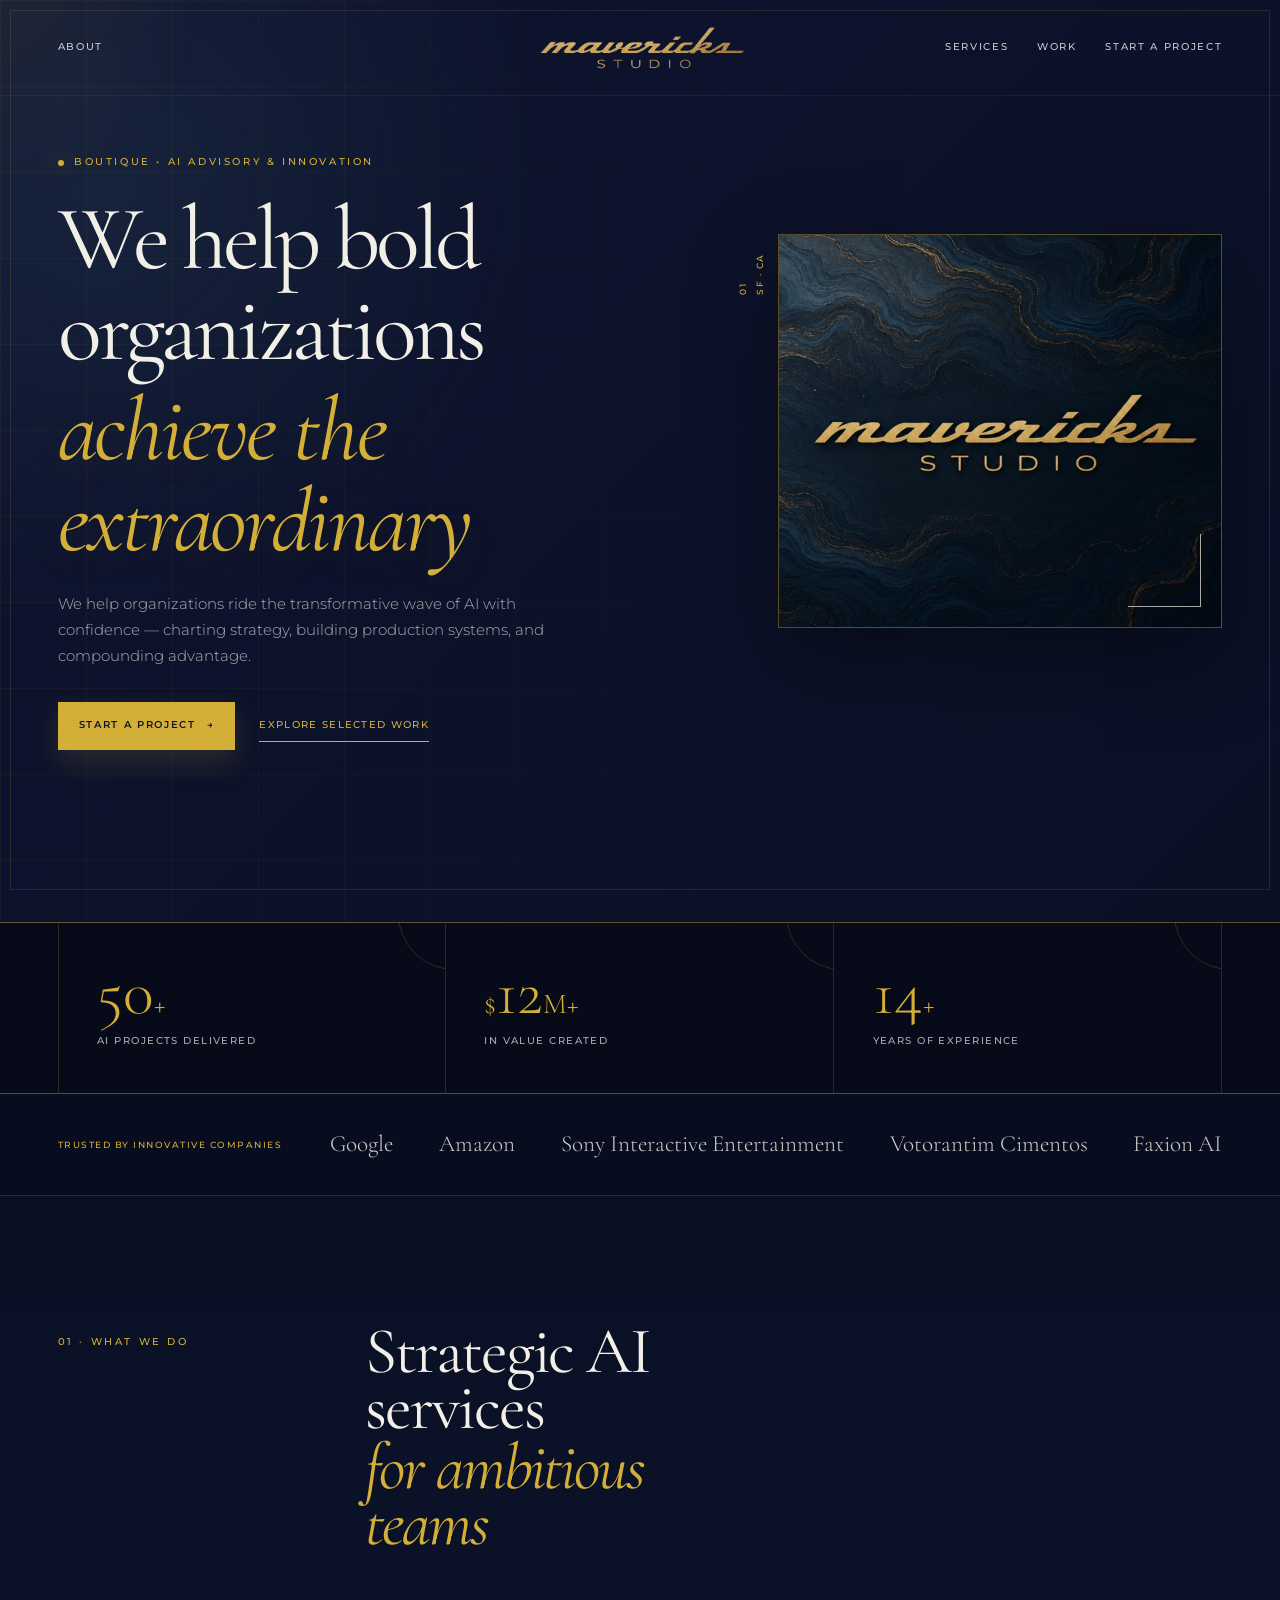
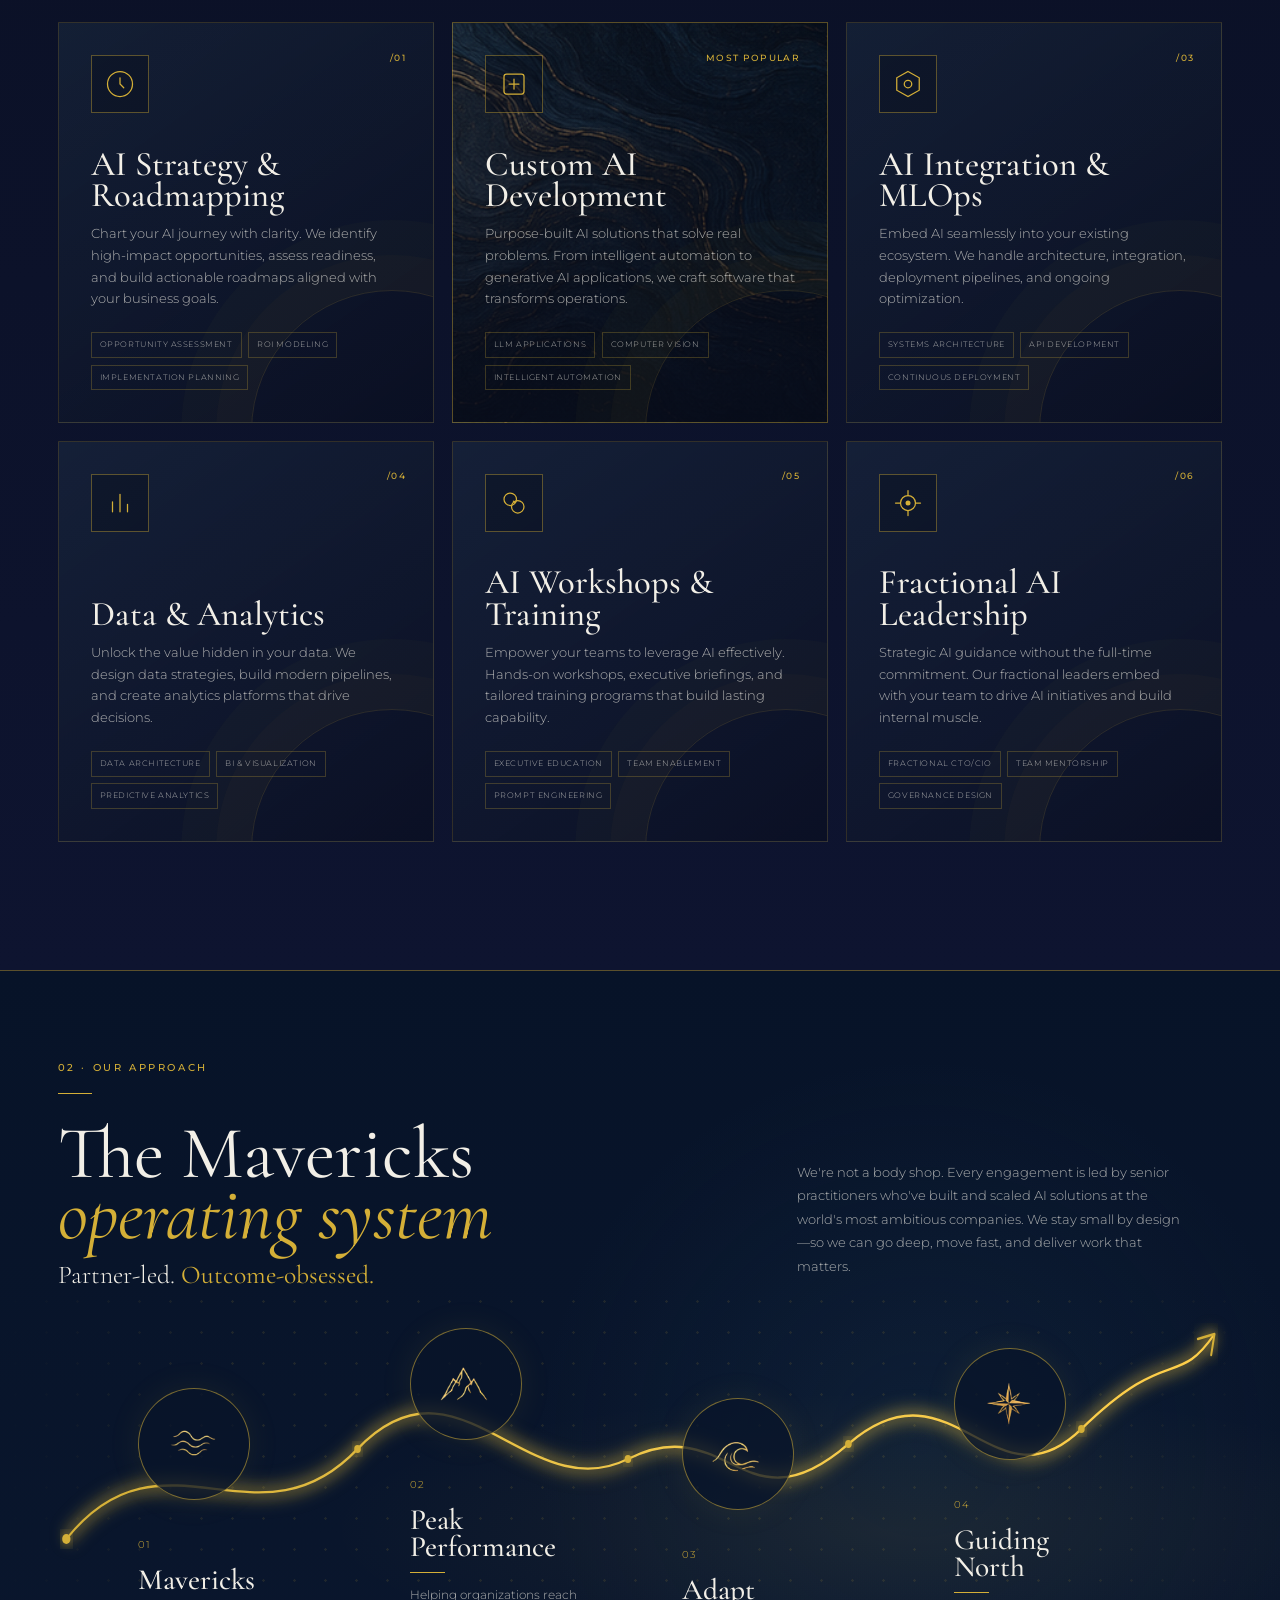
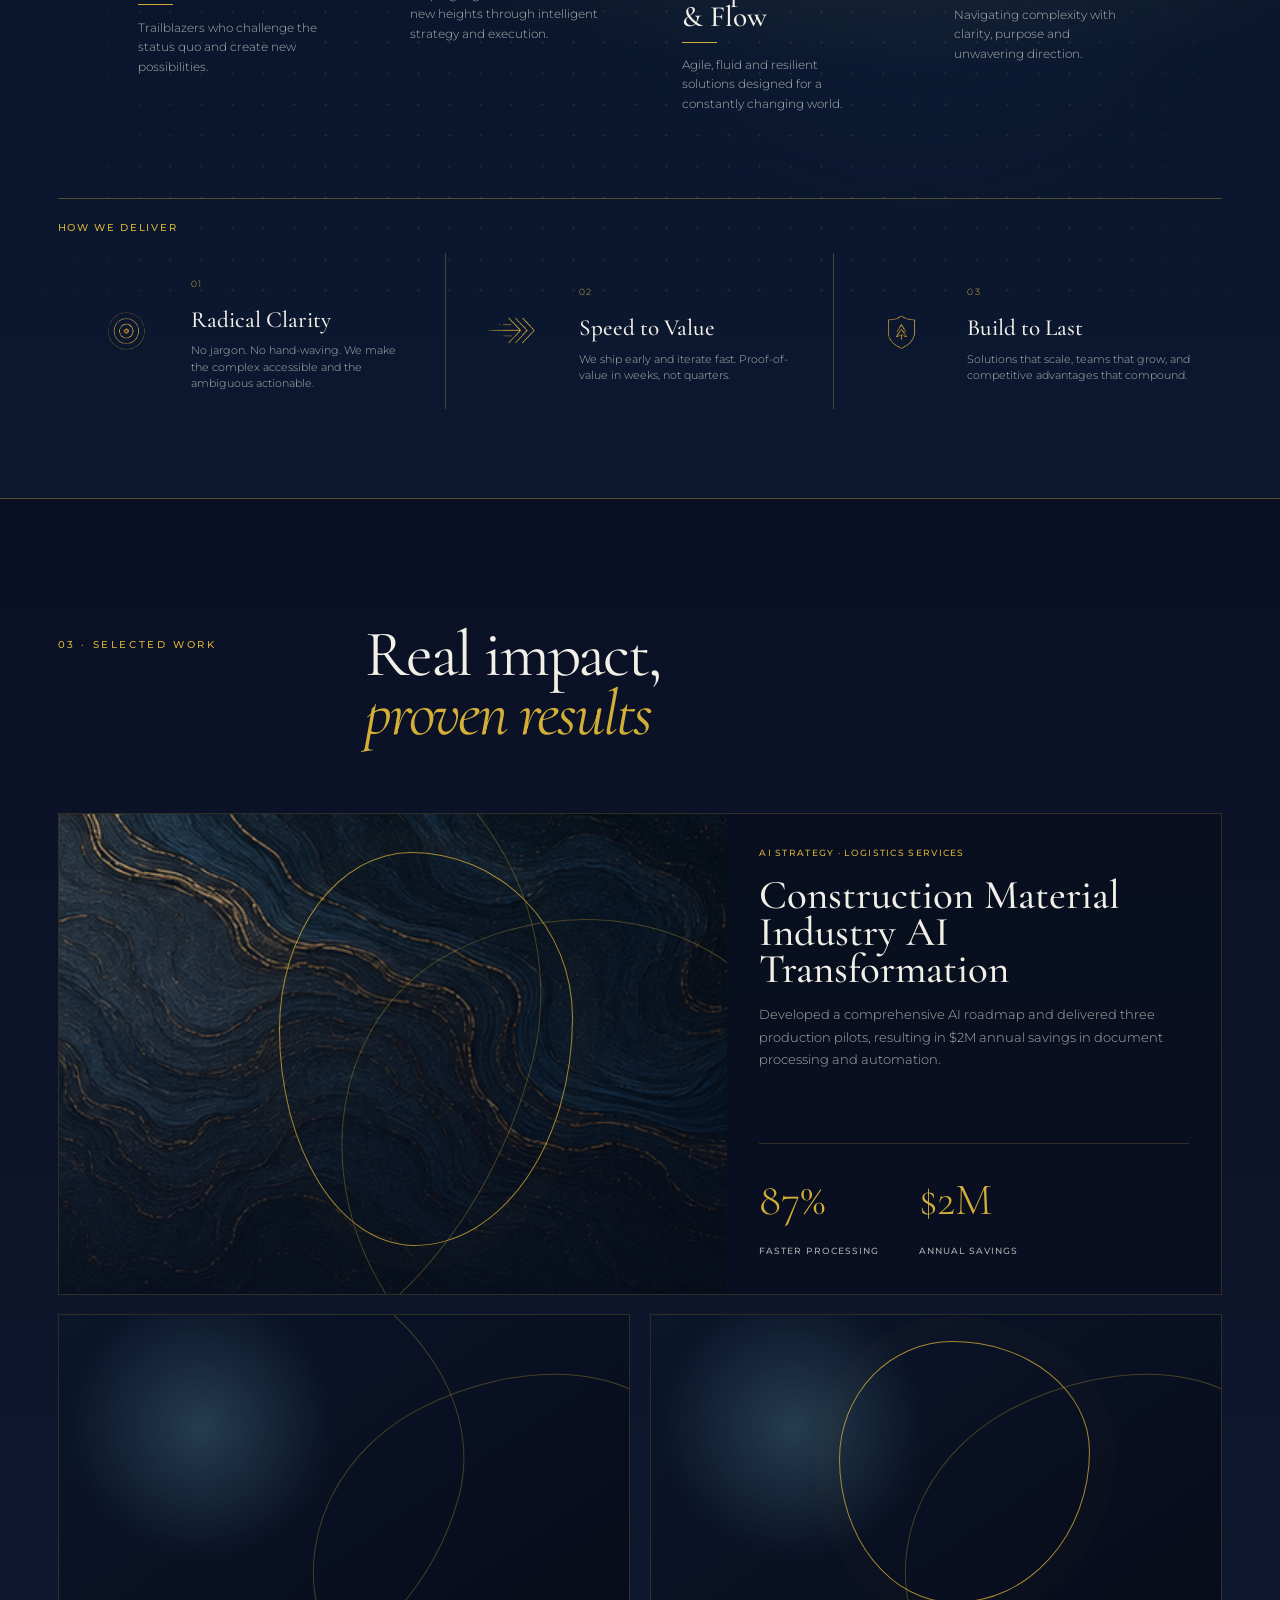
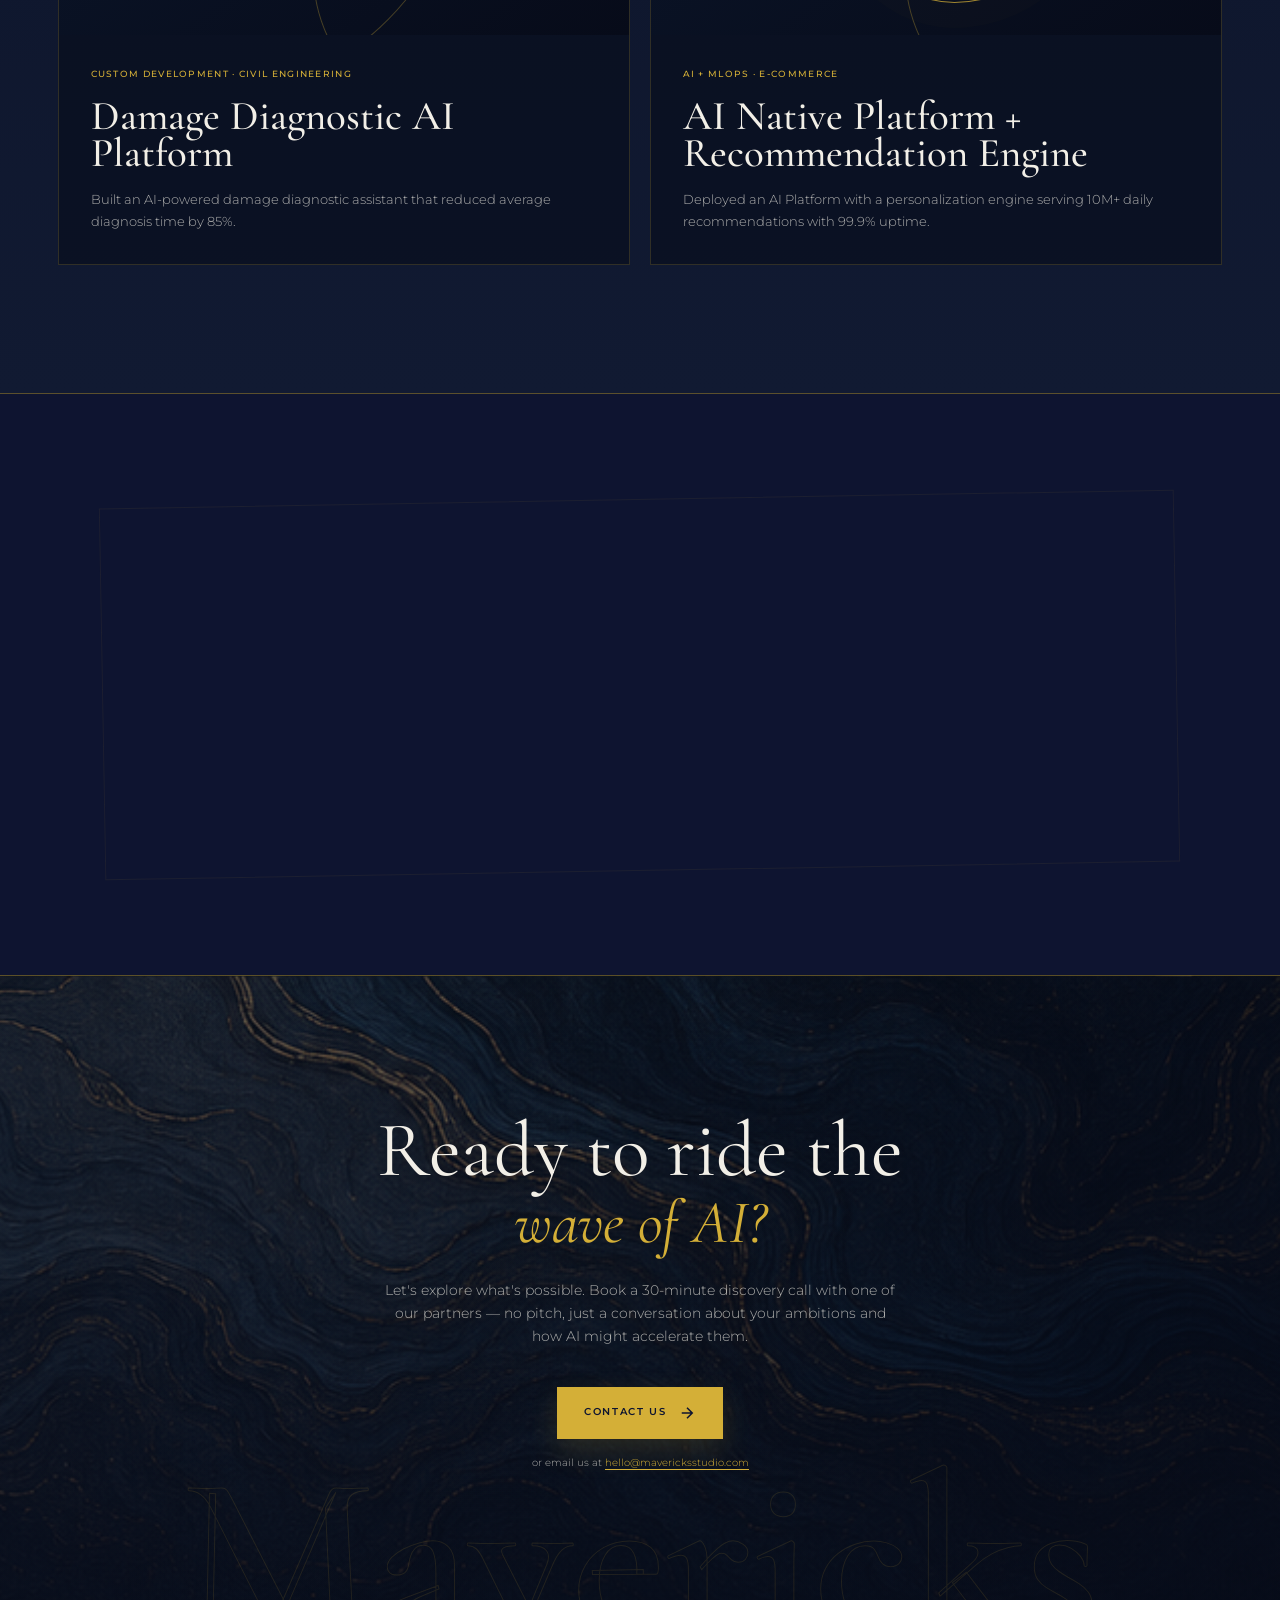
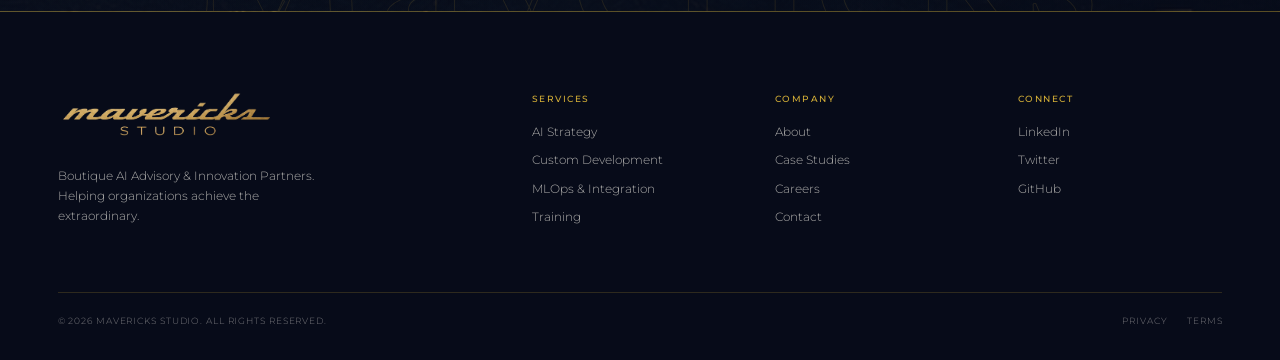
==== commit 04545224: "Rebuild approach as guided journey" ====
--- a/index.html
+++ b/index.html
@@ -187,60 +187,68 @@
    <section class="brand-principles" id="approach" aria-labelledby="brand-principles-title">
         <div class="section-container">
             <header class="brand-principles-head" data-reveal>
-                <span class="count">02 · Our Approach</span>
-                <h2 id="brand-principles-title">The Mavericks<br><em>operating system</em></h2>
-                <div class="os-intro">
-                    <p class="os-manifesto">Partner-led.<br><strong>Outcome-obsessed.</strong></p>
-                    <p>We're not a body shop. Every engagement is led by senior practitioners who've built and scaled AI solutions at the world's most ambitious companies. We stay small by design—so we can go deep, move fast, and deliver work that matters.</p>
-                </div>
+                <div class="os-heading">
+                    <span class="count">02 · Our Approach</span>
+                    <span class="os-heading-rule" aria-hidden="true"></span>
+                    <h2 id="brand-principles-title">The Mavericks<br><em>operating system</em></h2>
+                    <p class="os-manifesto">Partner-led. <strong>Outcome-obsessed.</strong></p>
+                </div>
+                <p class="os-summary">We're not a body shop. Every engagement is led by senior practitioners who've built and scaled AI solutions at the world's most ambitious companies. We stay small by design—so we can go deep, move fast, and deliver work that matters.</p>
             </header>
 
-            <div class="principles-grid">
-                <article class="principle" data-reveal>
-                    <img src="assets/icon-wave.png" alt="" aria-hidden="true">
-                    <span class="principle-no">01</span>
-                    <h3>Mavericks</h3>
-                    <p>Trailblazers who challenge the status quo and create new possibilities.</p>
-                </article>
-                <article class="principle" data-reveal>
-                    <img src="assets/icon-mountain.png" alt="" aria-hidden="true">
-                    <span class="principle-no">02</span>
-                    <h3>Peak Performance</h3>
-                    <p>Helping organizations reach new heights through intelligent strategy and execution.</p>
-                </article>
-                <article class="principle" data-reveal>
-                    <img src="assets/icon-flow.png" alt="" aria-hidden="true">
-                    <span class="principle-no">03</span>
-                    <h3>Adapt &amp; Flow</h3>
-                    <p>Agile, fluid and resilient solutions designed for a constantly changing world.</p>
-                </article>
-                <article class="principle" data-reveal>
-                    <img src="assets/icon-north.png" alt="" aria-hidden="true">
-                    <span class="principle-no">04</span>
-                    <h3>Guiding North</h3>
-                    <p>Navigating complexity with clarity, purpose and unwavering direction.</p>
-                </article>
+            <div class="os-journey" data-reveal>
+                <svg class="os-journey-path" viewBox="0 0 1400 300" preserveAspectRatio="none" aria-hidden="true">
+                    <defs>
+                        <filter id="journey-glow" x="-20%" y="-50%" width="140%" height="200%">
+                            <feGaussianBlur stdDeviation="7" result="blur"/>
+                            <feMerge><feMergeNode in="blur"/><feMergeNode in="SourceGraphic"/></feMerge>
+                        </filter>
+                        <linearGradient id="journey-gold" x1="0" x2="1">
+                            <stop offset="0" stop-color="#d4af37"/>
+                            <stop offset=".55" stop-color="#f2c94c"/>
+                            <stop offset="1" stop-color="#ffcf4a"/>
+                        </linearGradient>
+                    </defs>
+                    <path class="journey-ambient" d="M10 235 C125 115 240 250 360 145 S565 205 685 155 S825 230 950 140 S1125 210 1230 125 S1345 85 1390 30"/>
+                    <path class="journey-line" d="M10 235 C125 115 240 250 360 145 S565 205 685 155 S825 230 950 140 S1125 210 1230 125 S1345 85 1390 30"/>
+                    <circle cx="10" cy="235" r="5"/><circle cx="360" cy="145" r="4"/><circle cx="685" cy="155" r="4"/><circle cx="950" cy="140" r="4"/><circle cx="1230" cy="125" r="4"/>
+                    <path class="journey-arrow" d="m1370 35 20-5-4 21"/>
+                </svg>
+
+                <div class="principles-grid">
+                    <article class="principle">
+                        <div class="principle-icon"><img src="assets/icon-wave.png" alt="" aria-hidden="true"></div>
+                        <div class="principle-copy"><span class="principle-no">01</span><h3>Mavericks</h3><span class="principle-rule"></span><p>Trailblazers who challenge the status quo and create new possibilities.</p></div>
+                    </article>
+                    <article class="principle">
+                        <div class="principle-icon"><img src="assets/icon-mountain.png" alt="" aria-hidden="true"></div>
+                        <div class="principle-copy"><span class="principle-no">02</span><h3>Peak<br>Performance</h3><span class="principle-rule"></span><p>Helping organizations reach new heights through intelligent strategy and execution.</p></div>
+                    </article>
+                    <article class="principle">
+                        <div class="principle-icon"><img src="assets/icon-flow.png" alt="" aria-hidden="true"></div>
+                        <div class="principle-copy"><span class="principle-no">03</span><h3>Adapt<br>&amp; Flow</h3><span class="principle-rule"></span><p>Agile, fluid and resilient solutions designed for a constantly changing world.</p></div>
+                    </article>
+                    <article class="principle">
+                        <div class="principle-icon"><img src="assets/icon-north.png" alt="" aria-hidden="true"></div>
+                        <div class="principle-copy"><span class="principle-no">04</span><h3>Guiding<br>North</h3><span class="principle-rule"></span><p>Navigating complexity with clarity, purpose and unwavering direction.</p></div>
+                    </article>
+                </div>
             </div>
 
             <div class="os-delivery" data-reveal>
-                <div class="os-delivery-label">
-                    <span>How we deliver</span>
-                </div>
+                <div class="os-delivery-label"><span>How we deliver</span></div>
                 <div class="os-values">
                     <article class="os-value">
-                        <span>01</span>
-                        <h3>Radical Clarity</h3>
-                        <p>No jargon. No hand-waving. We make the complex accessible and the ambiguous actionable.</p>
+                        <img src="assets/icon-clarity.png" alt="" aria-hidden="true">
+                        <div><span>01</span><h3>Radical Clarity</h3><p>No jargon. No hand-waving. We make the complex accessible and the ambiguous actionable.</p></div>
                     </article>
                     <article class="os-value">
-                        <span>02</span>
-                        <h3>Speed to Value</h3>
-                        <p>We ship early and iterate fast. Proof-of-value in weeks, not quarters.</p>
+                        <img src="assets/icon-speed.png" alt="" aria-hidden="true">
+                        <div><span>02</span><h3>Speed to Value</h3><p>We ship early and iterate fast. Proof-of-value in weeks, not quarters.</p></div>
                     </article>
                     <article class="os-value">
-                        <span>03</span>
-                        <h3>Build to Last</h3>
-                        <p>Solutions that scale, teams that grow, and competitive advantages that compound.</p>
+                        <img src="assets/icon-lasting.png" alt="" aria-hidden="true">
+                        <div><span>03</span><h3>Build to Last</h3><p>Solutions that scale, teams that grow, and competitive advantages that compound.</p></div>
                     </article>
                 </div>
             </div>
--- a/styles.css
+++ b/styles.css
@@ -80,7 +80,7 @@
 .orb{display:none}
 .hero-inner{display:grid;grid-template-columns:minmax(0,1fr) minmax(360px,.78fr);gap:clamp(2.5rem,6vw,7rem);align-items:center}
 .hero-left{min-width:0;position:relative;z-index:2}
-.hero h1.hero-title{max-width:9.5ch;margin:1.45rem 0 1.6rem;font-size:clamp(4.2rem,7.1vw,7.7rem);line-height:.84}.hero-title-primary{display:block}.hero-title-impact{display:block;margin-top:.14em;color:var(--gold);font-size:.66em;font-style:italic;line-height:.88;letter-spacing:-.025em;text-shadow:0 12px 42px rgba(212,175,55,.12)}
+.hero h1.hero-title{max-width:100%;margin:1.45rem 0 1.6rem;font-size:clamp(4.2rem,7.1vw,7.7rem);line-height:1}.hero-title-primary{display:block}.hero-title-impact{display:block;margin-top:.1em;color:var(--gold);font-size:1em;font-style:italic;line-height:1;letter-spacing:-.025em;text-shadow:0 12px 42px rgba(212,175,55,.12)}
 .hero-sub{margin:0}.hero-actions{display:flex;align-items:center;gap:1.5rem;margin-top:2rem;flex-wrap:wrap}
 .hero-visual{position:relative;min-width:0;padding:0 0 2rem 2rem}
 .hero-art-card{position:relative;display:flex;align-items:center;justify-content:center;overflow:hidden;border:1px solid var(--line);box-shadow:var(--shadow)}
@@ -95,18 +95,17 @@
 .stat-label{display:block;margin-top:.9rem;color:var(--muted);font-size:.6rem;font-weight:500;letter-spacing:.15em;text-transform:uppercase}
 .clients{padding:2rem 0;background:rgba(7,11,25,.72);border-bottom:1px solid var(--line-soft)}.clients .section-container{display:grid;grid-template-columns:auto 1fr;align-items:center;gap:3rem}.clients-label{margin:0;color:var(--gold);font-size:.59rem;font-weight:500;letter-spacing:.16em;text-transform:uppercase}.clients-row{display:flex;align-items:center;justify-content:space-between;gap:1rem 2.5rem;flex-wrap:wrap}.client-logo{font-family:var(--font-display);font-size:1.45rem;color:rgba(242,239,231,.84)}
 
-/* Brand meaning */
-.brand-principles{padding:clamp(5rem,8vw,7rem) 0;background:linear-gradient(180deg,var(--navy),#111b36);border-bottom:1px solid var(--line)}
-.brand-principles-head{display:grid;grid-template-columns:.48fr 1.52fr;align-items:start;gap:1.4rem 2rem;margin-bottom:3rem}.brand-principles-head>.count{padding-top:.55rem}.brand-principles-head h2{margin:0;font-family:var(--font-display);font-size:clamp(3.4rem,5.4vw,5.7rem);font-weight:400;line-height:.82}.brand-principles-head h2 em{color:var(--gold);font-weight:400}.os-intro{grid-column:2;display:grid;grid-template-columns:.72fr 1.28fr;gap:1.8rem;align-items:start}.os-intro p{margin:0;color:var(--muted);font-size:.79rem;line-height:1.68}.os-intro .os-manifesto{font-family:var(--font-display);font-size:clamp(1.55rem,2vw,2rem);line-height:.95;color:var(--ivory)}.os-manifesto strong{font-weight:400;color:var(--gold)}
-.principles-grid{display:grid;grid-template-columns:repeat(4,1fr);border-top:1px solid var(--line);border-left:1px solid var(--line)}
-.principle{min-height:310px;position:relative;padding:1.65rem 1.5rem;display:flex;flex-direction:column;border-right:1px solid var(--line);border-bottom:1px solid var(--line);background:linear-gradient(145deg,rgba(255,255,255,.025),transparent);transition:background .3s,transform .3s}
-.principle:hover{z-index:2;background:rgba(212,175,55,.06);transform:translateY(-6px)}
-.principle img{width:64px;height:64px;margin-bottom:auto;object-fit:contain}.principle-no{position:absolute;top:1.65rem;right:1.5rem;color:var(--faint);font-size:.57rem;letter-spacing:.14em}.principle h3{margin:1.6rem 0 .5rem;font-family:var(--font-display);font-size:1.65rem;font-weight:500;line-height:1}.principle p{margin:0;color:var(--muted);font-size:.75rem;line-height:1.6}
-.os-delivery{display:grid;grid-template-columns:.48fr 1.52fr;margin-top:1.2rem;border-top:1px solid var(--line)}.os-delivery-label{padding:1.2rem 1rem 0 0;color:var(--gold);font-size:.59rem;font-weight:500;letter-spacing:.17em;text-transform:uppercase}.os-values{display:grid;grid-template-columns:repeat(3,1fr);border-left:1px solid var(--line)}.os-value{padding:1.15rem 1.25rem;border-right:1px solid var(--line);border-bottom:1px solid var(--line);background:rgba(7,11,25,.18)}.os-value span{color:var(--gold);font-size:.53rem;letter-spacing:.14em}.os-value h3{margin:.65rem 0 .35rem;font-family:var(--font-display);font-size:1.35rem;font-weight:500}.os-value p{margin:0;color:var(--muted);font-size:.69rem;line-height:1.55}
+/* Approach journey */
+.brand-principles{overflow:hidden;padding:clamp(4.5rem,7vw,6.5rem) 0;background:radial-gradient(circle at 72% 42%,rgba(31,64,91,.22),transparent 34%),linear-gradient(180deg,#071328,#0b1830);border-bottom:1px solid var(--line)}
+.brand-principles::before{content:"";position:absolute;inset:28% 0 18%;pointer-events:none;opacity:.32;background-image:radial-gradient(circle,rgba(212,175,55,.34) 0 1px,transparent 1.5px);background-size:31px 31px;mask-image:linear-gradient(to right,transparent,#000 18%,#000 82%,transparent)}
+.brand-principles-head{display:grid;grid-template-columns:1.2fr .8fr;gap:clamp(3rem,8vw,9rem);align-items:end;margin-bottom:.5rem}.os-heading .count{display:block}.os-heading-rule{display:block;width:34px;height:1px;margin:1rem 0 1.8rem;background:var(--gold)}.brand-principles-head h2{margin:0;font-family:var(--font-display);font-size:clamp(3.8rem,5.8vw,6rem);font-weight:400;line-height:.82}.brand-principles-head h2 em{color:var(--gold);font-weight:400}.os-manifesto{margin:1.1rem 0 0;font-family:var(--font-display);font-size:clamp(1.45rem,2vw,1.9rem);line-height:1;color:var(--ivory)}.os-manifesto strong{font-weight:400;color:var(--gold)}.os-summary{max-width:43ch;margin:0 0 .6rem;color:var(--muted);font-size:.84rem;line-height:1.75}
+.os-journey{position:relative;min-height:470px;margin-top:1rem}.os-journey::after{content:"";position:absolute;inset:10% -5% 5%;z-index:0;pointer-events:none;background:radial-gradient(ellipse at 70% 45%,rgba(212,175,55,.07),transparent 45%)}.os-journey-path{position:absolute;inset:0;width:100%;height:300px;overflow:visible;z-index:1}.journey-ambient{fill:none;stroke:rgba(212,175,55,.28);stroke-width:15;filter:blur(9px)}.journey-line{fill:none;stroke:url(#journey-gold);stroke-width:2.4;filter:url(#journey-glow)}.os-journey-path circle{fill:var(--gold);filter:url(#journey-glow)}.journey-arrow{fill:none;stroke:var(--gold);stroke-width:2.4;stroke-linecap:round;stroke-linejoin:round;filter:url(#journey-glow)}
+.principles-grid{position:relative;z-index:2;display:grid;grid-template-columns:repeat(4,1fr);gap:clamp(1.5rem,4vw,4rem);min-height:450px;padding:0 5.5%}.principle{min-width:0;background:none;border:0;padding:0 1rem}.principle:nth-child(1){margin-top:84px}.principle:nth-child(2){margin-top:24px}.principle:nth-child(3){margin-top:94px}.principle:nth-child(4){margin-top:44px}.principle-icon{width:112px;height:112px;display:grid;place-items:center;border:1px solid rgba(212,175,55,.55);border-radius:50%;background:rgba(8,21,42,.75);box-shadow:0 0 35px rgba(212,175,55,.08)}.principle-icon img{width:68px;height:68px;object-fit:contain}.principle-copy{margin-top:1.9rem}.principle-no{color:var(--gold);font-size:.62rem;letter-spacing:.16em}.principle h3{margin:.65rem 0 .5rem;font-family:var(--font-display);font-size:clamp(1.75rem,2.3vw,2.35rem);font-weight:500;line-height:.92}.principle-rule{display:block;width:35px;height:1px;margin:.7rem 0 .85rem;background:var(--gold)}.principle p{max-width:24ch;margin:0;color:var(--muted);font-size:.73rem;line-height:1.65}
+.os-delivery{margin-top:1.5rem;border-top:1px solid rgba(212,175,55,.36)}.os-delivery-label{padding:1.35rem 0 1.05rem;color:var(--gold);font-size:.62rem;font-weight:500;letter-spacing:.17em;text-transform:uppercase}.os-values{display:grid;grid-template-columns:repeat(3,1fr)}.os-value{min-width:0;display:grid;grid-template-columns:82px 1fr;gap:1.2rem;align-items:center;padding:1rem 2rem;border-right:1px solid rgba(212,175,55,.30)}.os-value:last-child{border-right:0}.os-value img{width:70px;height:70px;object-fit:contain}.os-value span{color:var(--gold);font-size:.55rem;letter-spacing:.14em}.os-value h3{margin:.45rem 0 .28rem;font-family:var(--font-display);font-size:1.45rem;font-weight:500}.os-value p{margin:0;color:var(--muted);font-size:.66rem;line-height:1.55}
 
 /* Shared section framing */
 .section,.content,.full{padding-block:clamp(5.5rem,10vw,9rem)}
-.section-head{display:grid;grid-template-columns:.45fr 1.4fr;gap:2rem;align-items:start;margin-bottom:clamp(3rem,5.5vw,5rem)}.section-head .count{padding-top:.6rem}.section-head h2{max-width:13ch;margin:0;font-family:var(--font-display);font-size:clamp(3.2rem,5.1vw,5.35rem);font-weight:400;line-height:.86;letter-spacing:-.032em}.section-head h2 .muted{display:block;margin-top:.08em;color:var(--gold);font-size:.72em;font-style:italic;line-height:.95}.section-head p{margin:1rem 0 0}
+.section-head{display:grid;grid-template-columns:.45fr 1.4fr;gap:2rem;align-items:start;margin-bottom:clamp(3rem,5.5vw,5rem)}.section-head .count{padding-top:.6rem}.section-head h2{max-width:13ch;margin:0;font-family:var(--font-display);font-size:clamp(3.2rem,5.1vw,5.35rem);font-weight:400;line-height:.86;letter-spacing:-.032em}.section-head h2 .muted{display:block;margin-top:.05em;color:var(--gold);font-size:1em;font-style:italic;line-height:.86}.section-head p{margin:1rem 0 0}
 
 /* Services — dimensional bento */
 .services{background:linear-gradient(180deg,var(--navy-2),var(--navy));border-bottom:1px solid var(--line)}
@@ -151,17 +150,17 @@
   .nav-left,.nav-right{display:none}.nav{display:flex;justify-content:space-between}.logo{justify-self:auto}.menu-btn{display:block}
   .mobile-menu{position:fixed;inset:0;z-index:45;padding:7rem var(--gutter) 2rem;flex-direction:column;justify-content:center;gap:.6rem;background:linear-gradient(to bottom,rgba(7,11,25,.94),rgba(7,11,25,.98)),url('assets/brand-marble.png') center/cover}.mobile-menu.active{display:flex}.mobile-menu a{padding:.65rem 0;border-bottom:1px solid var(--line-soft);font-family:var(--font-display);font-size:2.7rem;line-height:1}
   .hero-inner{grid-template-columns:1fr .72fr;gap:2rem}.hero h1.hero-title{font-size:clamp(3.8rem,7.8vw,6.2rem)}
-  .brand-principles-head{grid-template-columns:.5fr 1.2fr}.os-intro{grid-column:2}.principles-grid{grid-template-columns:repeat(2,1fr)}
+  .brand-principles-head{grid-template-columns:1fr 1fr;gap:3rem}.os-journey{min-height:0;margin-top:2.5rem}.os-journey-path{display:none}.principles-grid{grid-template-columns:repeat(2,1fr);gap:1rem;min-height:0;padding:0}.principle:nth-child(n){display:grid;grid-template-columns:90px 1fr;gap:1.2rem;margin-top:0;padding:1.3rem;border:1px solid var(--line-soft)}.principle-icon{width:84px;height:84px}.principle-icon img{width:52px;height:52px}.principle-copy{margin-top:0}.os-value{grid-template-columns:64px 1fr;gap:.8rem;padding:1rem}.os-value img{width:58px;height:58px}
   .services-grid{grid-template-columns:repeat(2,minmax(0,1fr))}.service:nth-child(n){grid-column:auto}.content-grid{grid-template-columns:1fr}.sidebar{position:static;display:grid;grid-template-columns:1fr 1fr;gap:1rem}.card+.card{margin-top:0}.footer-grid{grid-template-columns:minmax(220px,.9fr) minmax(0,2fr)}.benefits{grid-template-columns:repeat(2,1fr)}
 }
 
 @media(max-width:720px){
   .frame{inset:5px}.nav{width:100%;padding:1.2rem var(--gutter)}.logo img{height:35px}.menu-btn{display:grid!important;place-items:center;flex:none;z-index:55}
-  .hero{min-height:0;padding:7rem 0 2.5rem}.hero-inner{grid-template-columns:1fr}.hero h1.hero-title{max-width:100%;font-size:clamp(3.2rem,12.8vw,3.9rem);letter-spacing:-.05em}.hero-title-impact{font-size:.64em}.hero-sub{max-width:34ch;font-size:.82rem}.hero-actions{gap:1rem;margin-top:1.5rem}.hero-actions .btn{width:100%}.hero-actions .text-link{margin-inline:auto}
+  .hero{min-height:0;padding:7rem 0 2.5rem}.hero-inner{grid-template-columns:1fr}.hero h1.hero-title{max-width:100%;font-size:clamp(3.2rem,12.8vw,3.9rem);letter-spacing:-.05em}.hero-title-impact{font-size:1em}.hero-sub{max-width:34ch;font-size:.82rem}.hero-actions{gap:1rem;margin-top:1.5rem}.hero-actions .btn{width:100%}.hero-actions .text-link{margin-inline:auto}
   .hero-visual{padding:0;margin-top:1.3rem}.hero-art-index{display:none}.scroll-cue{margin-top:.5rem}
   .stats-row{grid-template-columns:1fr}.stat,.stat:first-child{padding:1.8rem;border-left:1px solid var(--line-soft);border-bottom:1px solid var(--line-soft)}
   .clients .section-container{display:block}.clients-label{margin-bottom:1.2rem}.clients-row{display:grid;grid-template-columns:1fr 1fr;gap:1rem}.client-logo{font-size:1.18rem}
-  .brand-principles{padding:4.5rem 0}.brand-principles-head{display:block;margin-bottom:2.5rem}.brand-principles-head h2{margin:.9rem 0 1.25rem;font-size:3.15rem}.os-intro{display:block;max-width:38ch}.os-intro .os-manifesto{margin-bottom:.8rem;font-size:1.75rem}.principles-grid{grid-template-columns:1fr}.principle{min-height:245px}.principle img{margin-bottom:1.5rem}.os-delivery{display:block}.os-delivery-label{padding:1rem 0}.os-values{grid-template-columns:1fr}.os-value{min-height:0;padding:1rem 1.1rem}
+  .brand-principles{padding:4.5rem 0}.brand-principles::before{opacity:.14}.brand-principles-head{display:block;margin-bottom:2rem}.os-heading-rule{margin:.9rem 0 1.3rem}.brand-principles-head h2{font-size:3.15rem}.os-manifesto{margin:.9rem 0 0;font-size:1.65rem}.os-summary{margin:1.2rem 0 0;font-size:.78rem}.os-journey{margin-top:2rem}.principles-grid{grid-template-columns:1fr}.principle:nth-child(n){grid-template-columns:72px 1fr;padding:1.2rem 0;border-width:0 0 1px}.principle-icon{width:68px;height:68px}.principle-icon img{width:44px;height:44px}.principle h3{font-size:1.65rem}.principle p{max-width:32ch}.os-delivery{margin-top:2rem}.os-delivery-label{padding:1rem 0}.os-values{grid-template-columns:1fr}.os-value{grid-template-columns:68px 1fr;padding:1rem 0;border-right:0;border-bottom:1px solid var(--line-soft)}.os-value img{width:58px;height:58px}
   .section,.content,.full{padding-block:4.5rem}.section-head{display:block;margin-bottom:2.8rem}.section-head h2{margin-top:.9rem;font-size:3.05rem;overflow-wrap:anywhere;text-wrap:balance}
   .services-grid{display:block}.service{min-width:0;max-width:100%;min-height:335px;margin-bottom:1rem;padding:1.5rem}.service::before{display:none}.service>*{min-width:0}.service h3{font-size:1.95rem;overflow-wrap:anywhere}.service p{font-size:.76rem;overflow-wrap:anywhere}.service .tags li{max-width:100%;overflow-wrap:anywhere}
 
